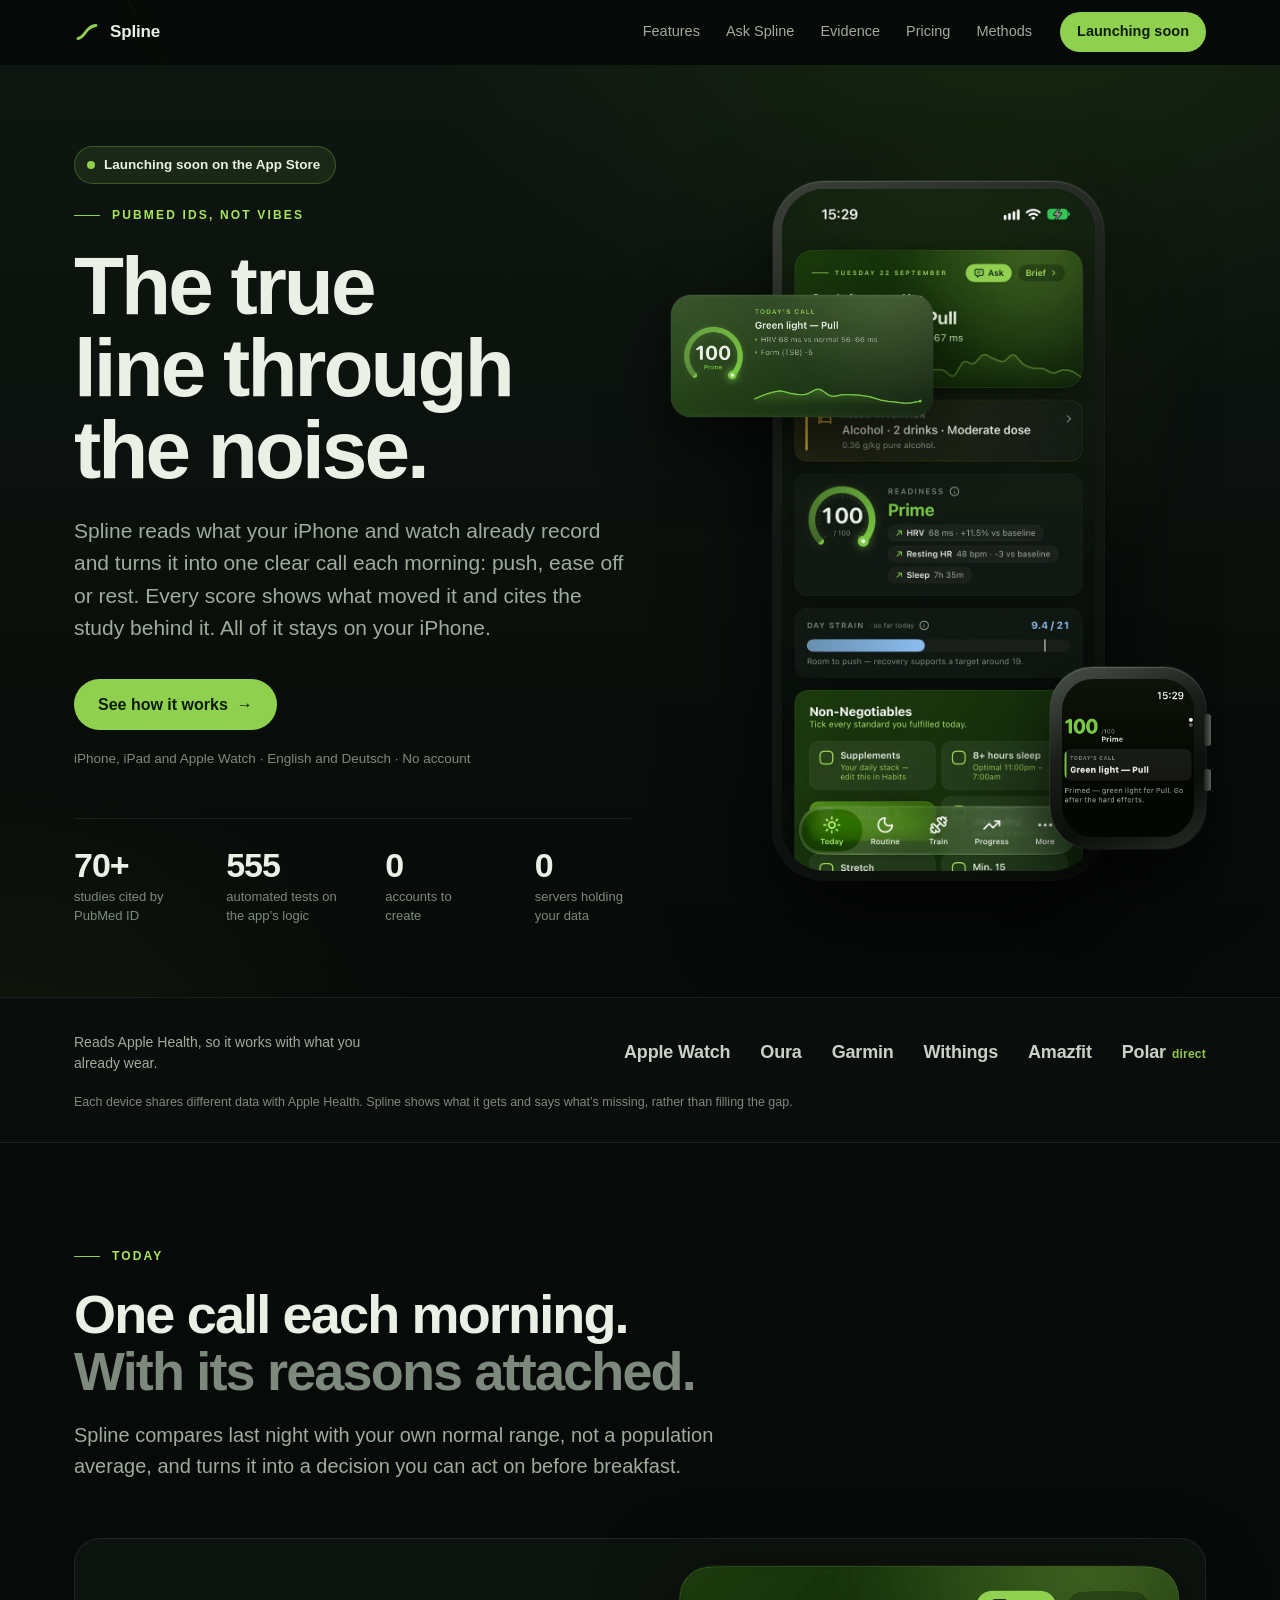
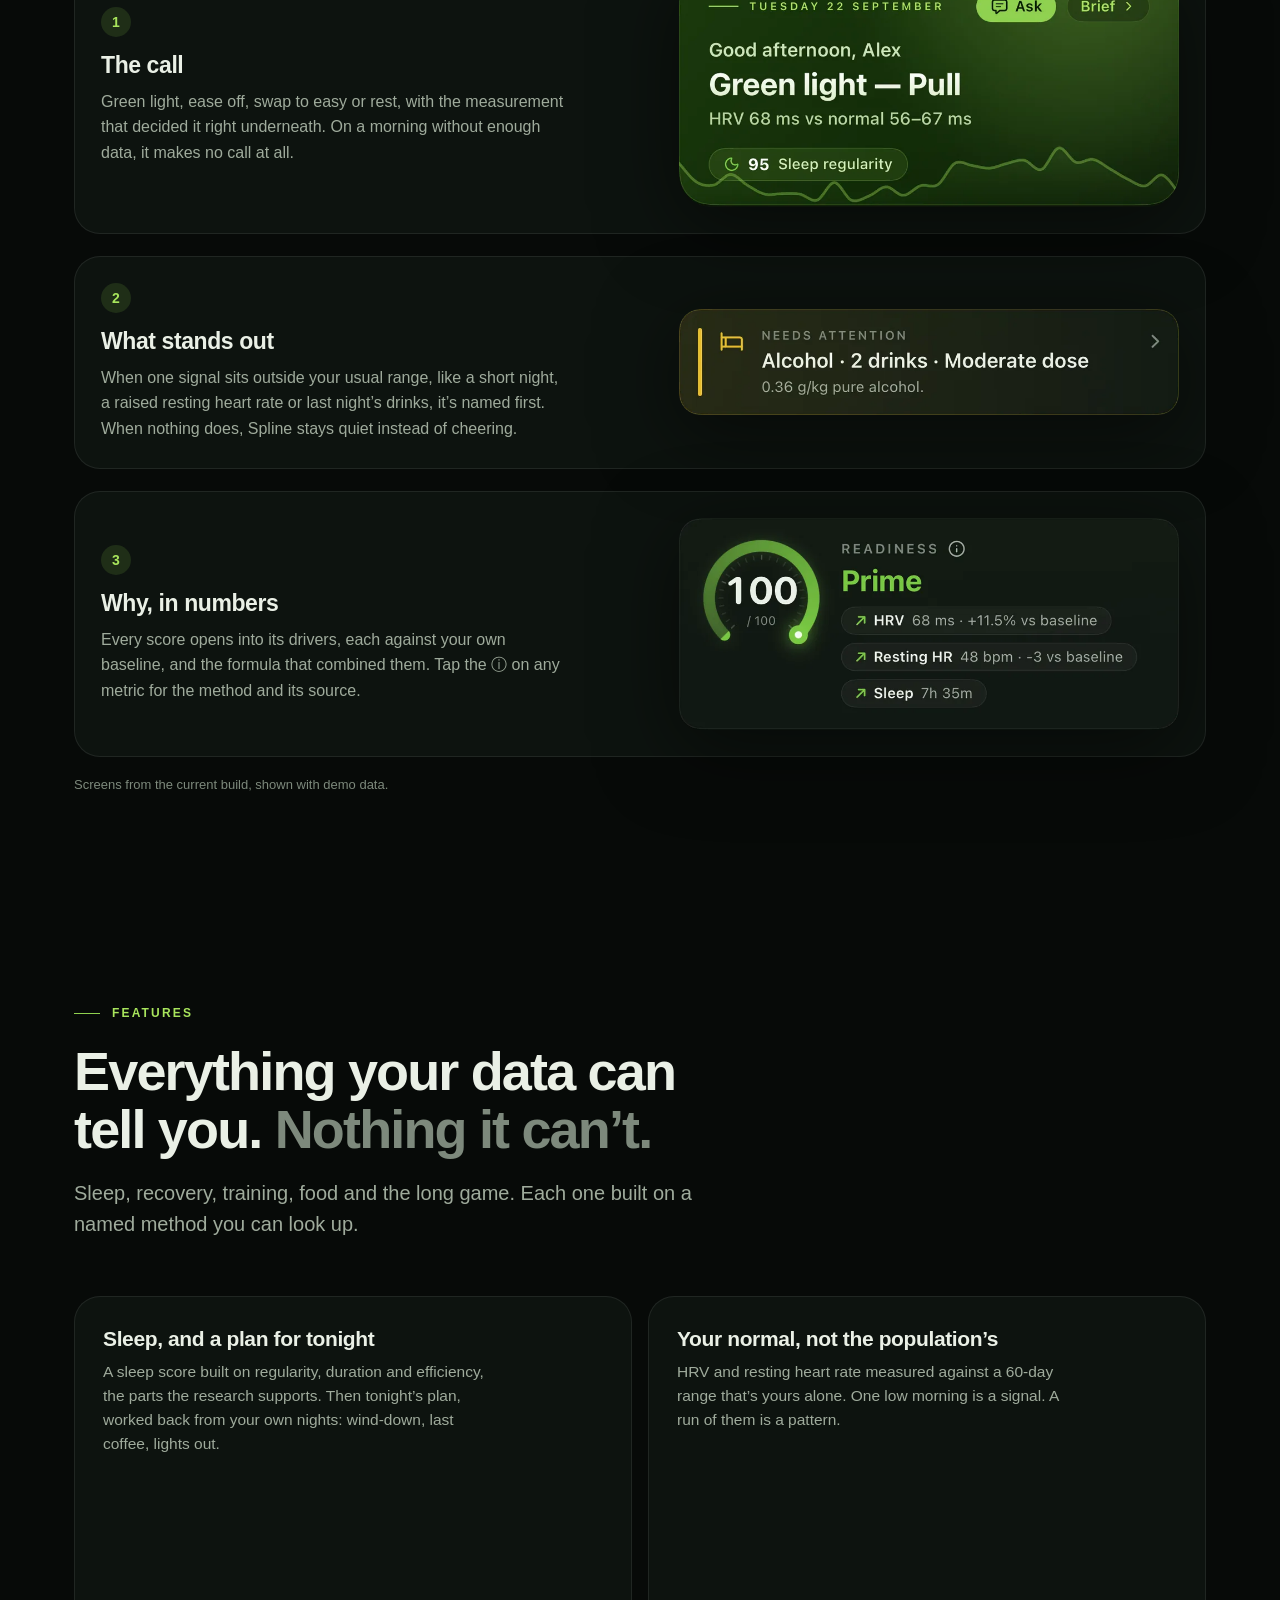
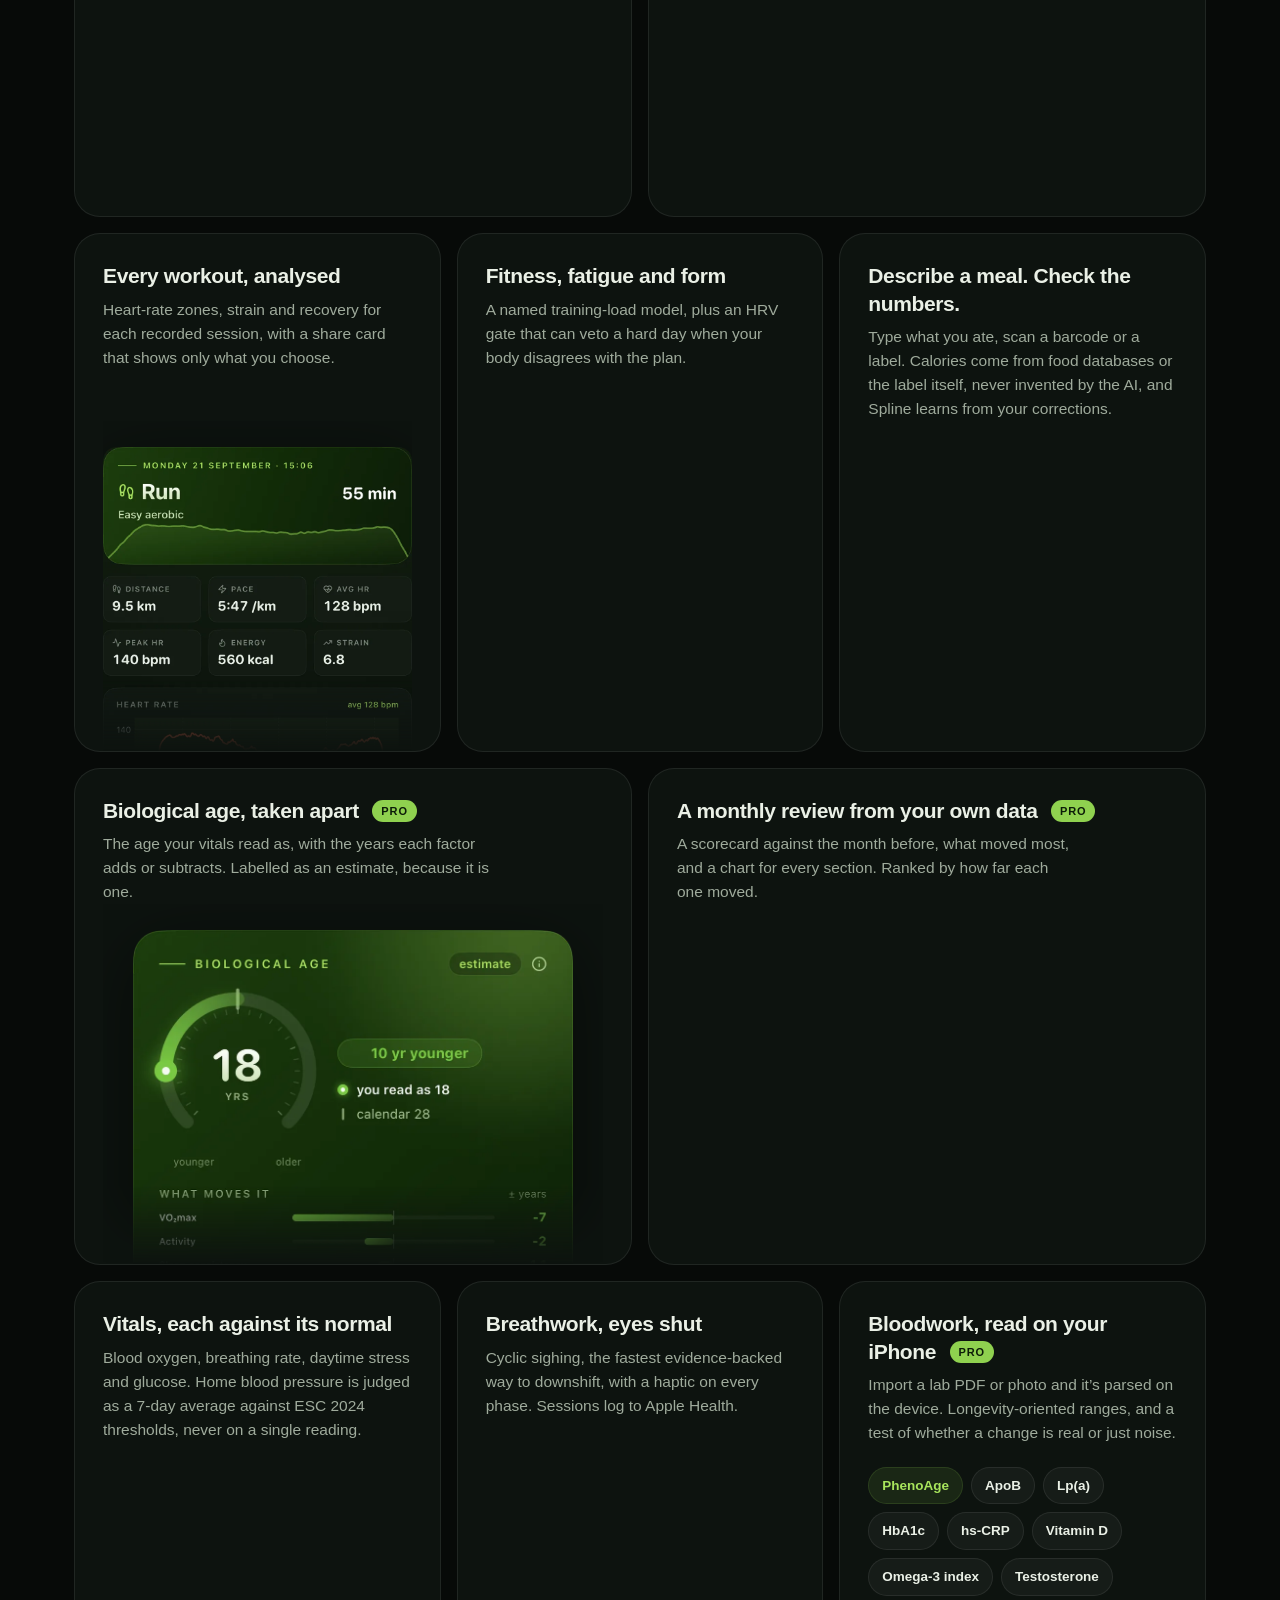
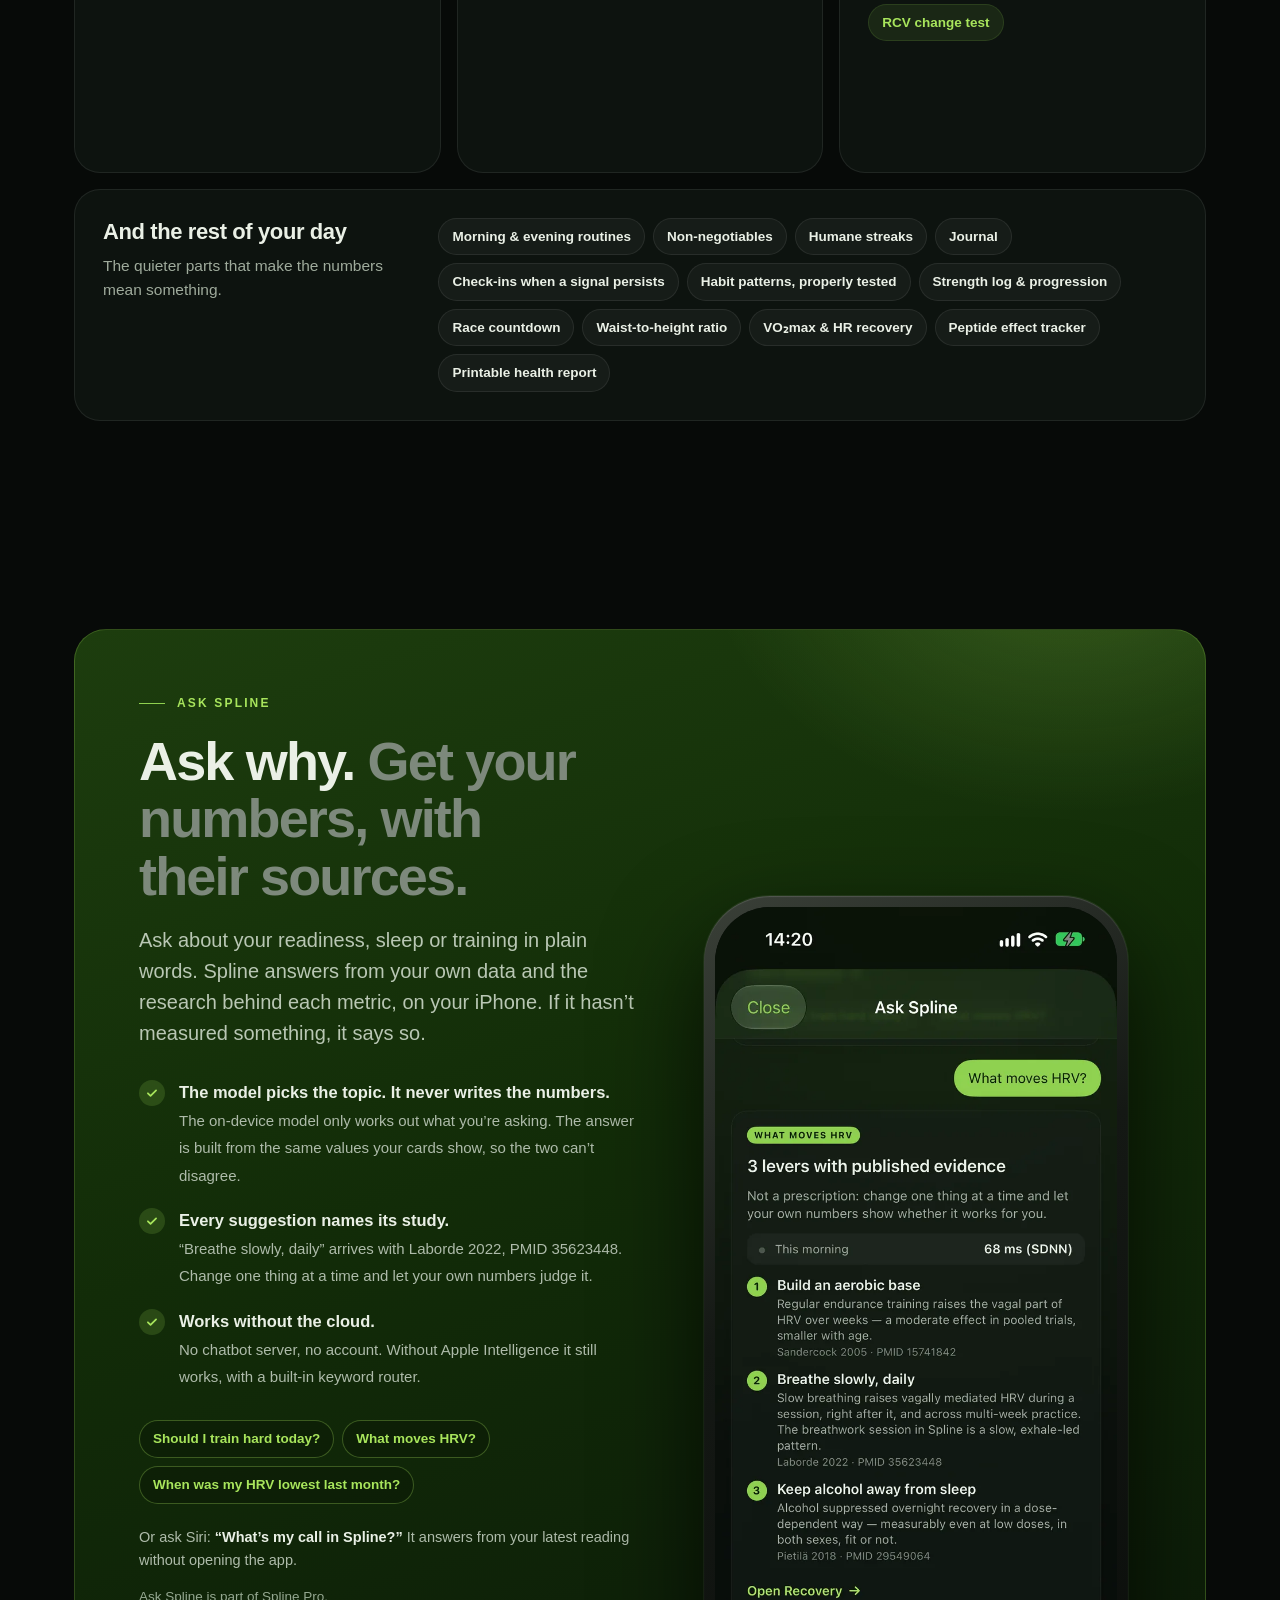
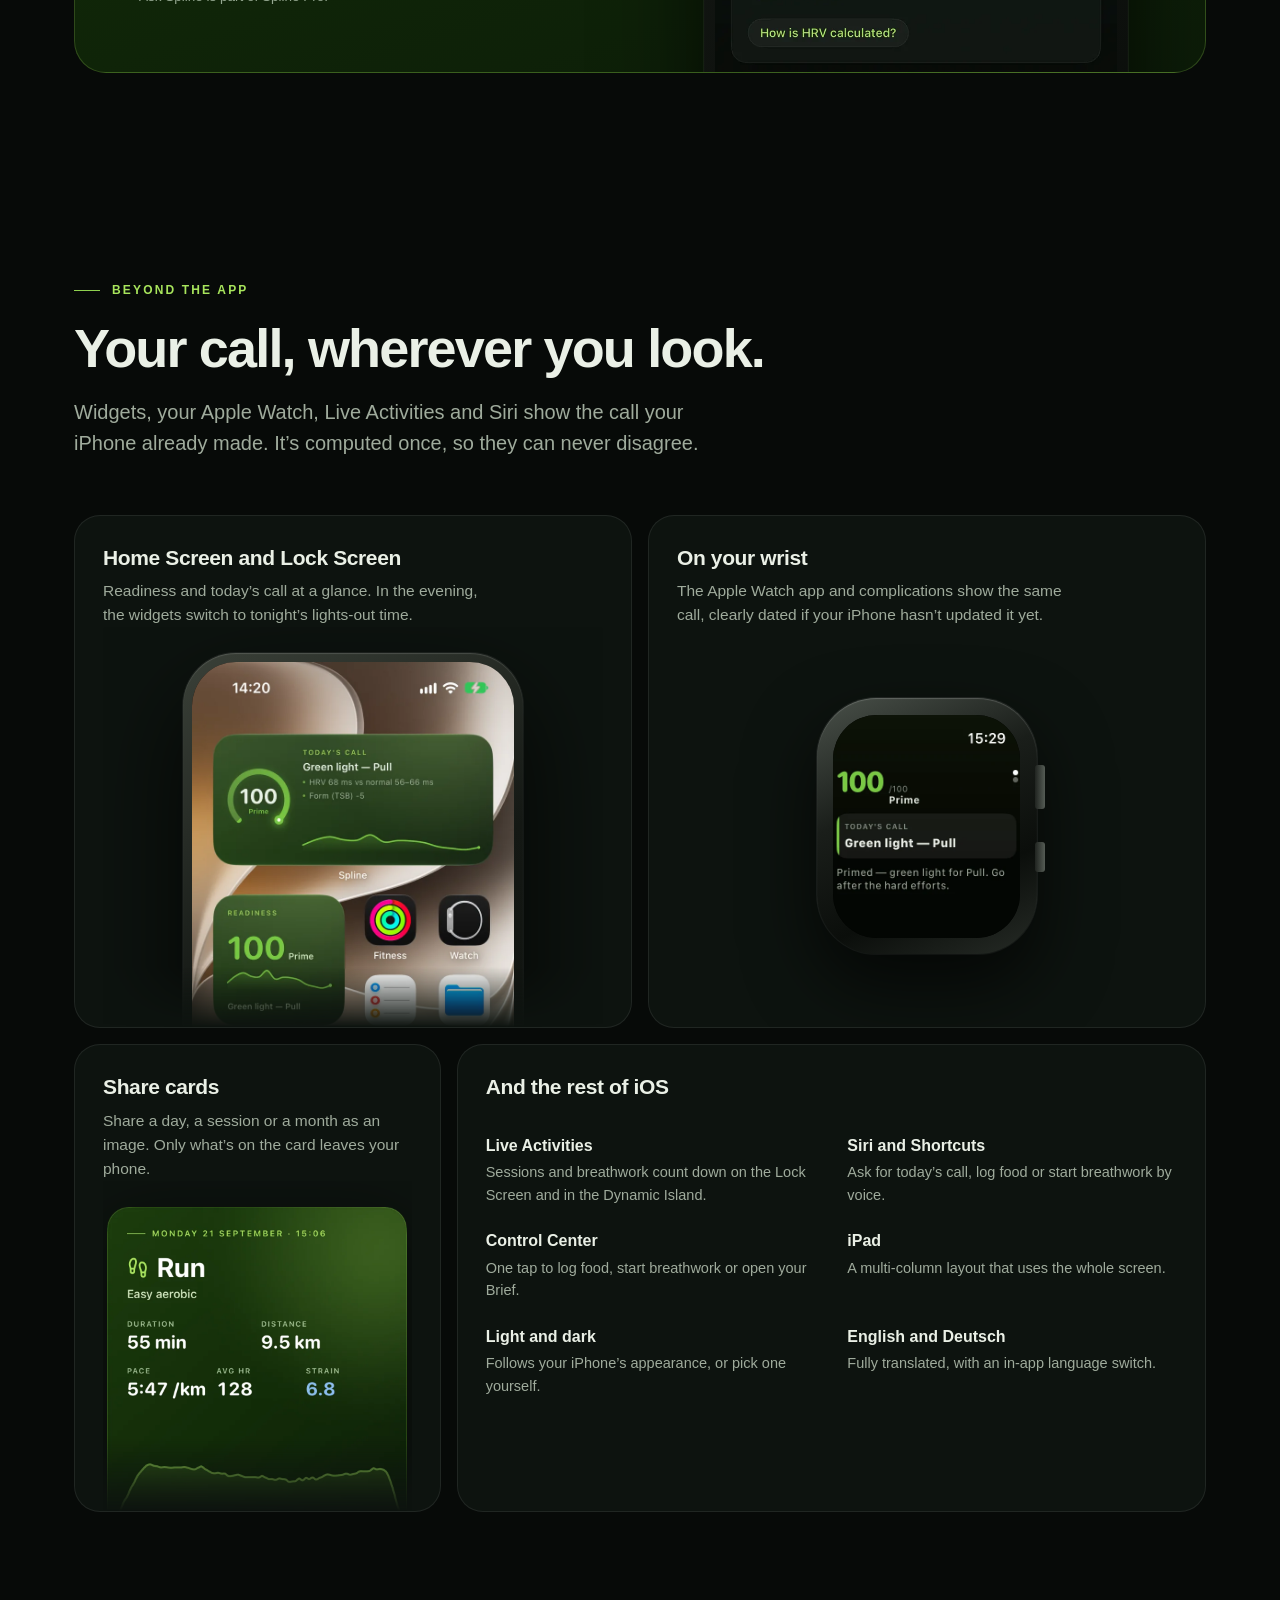
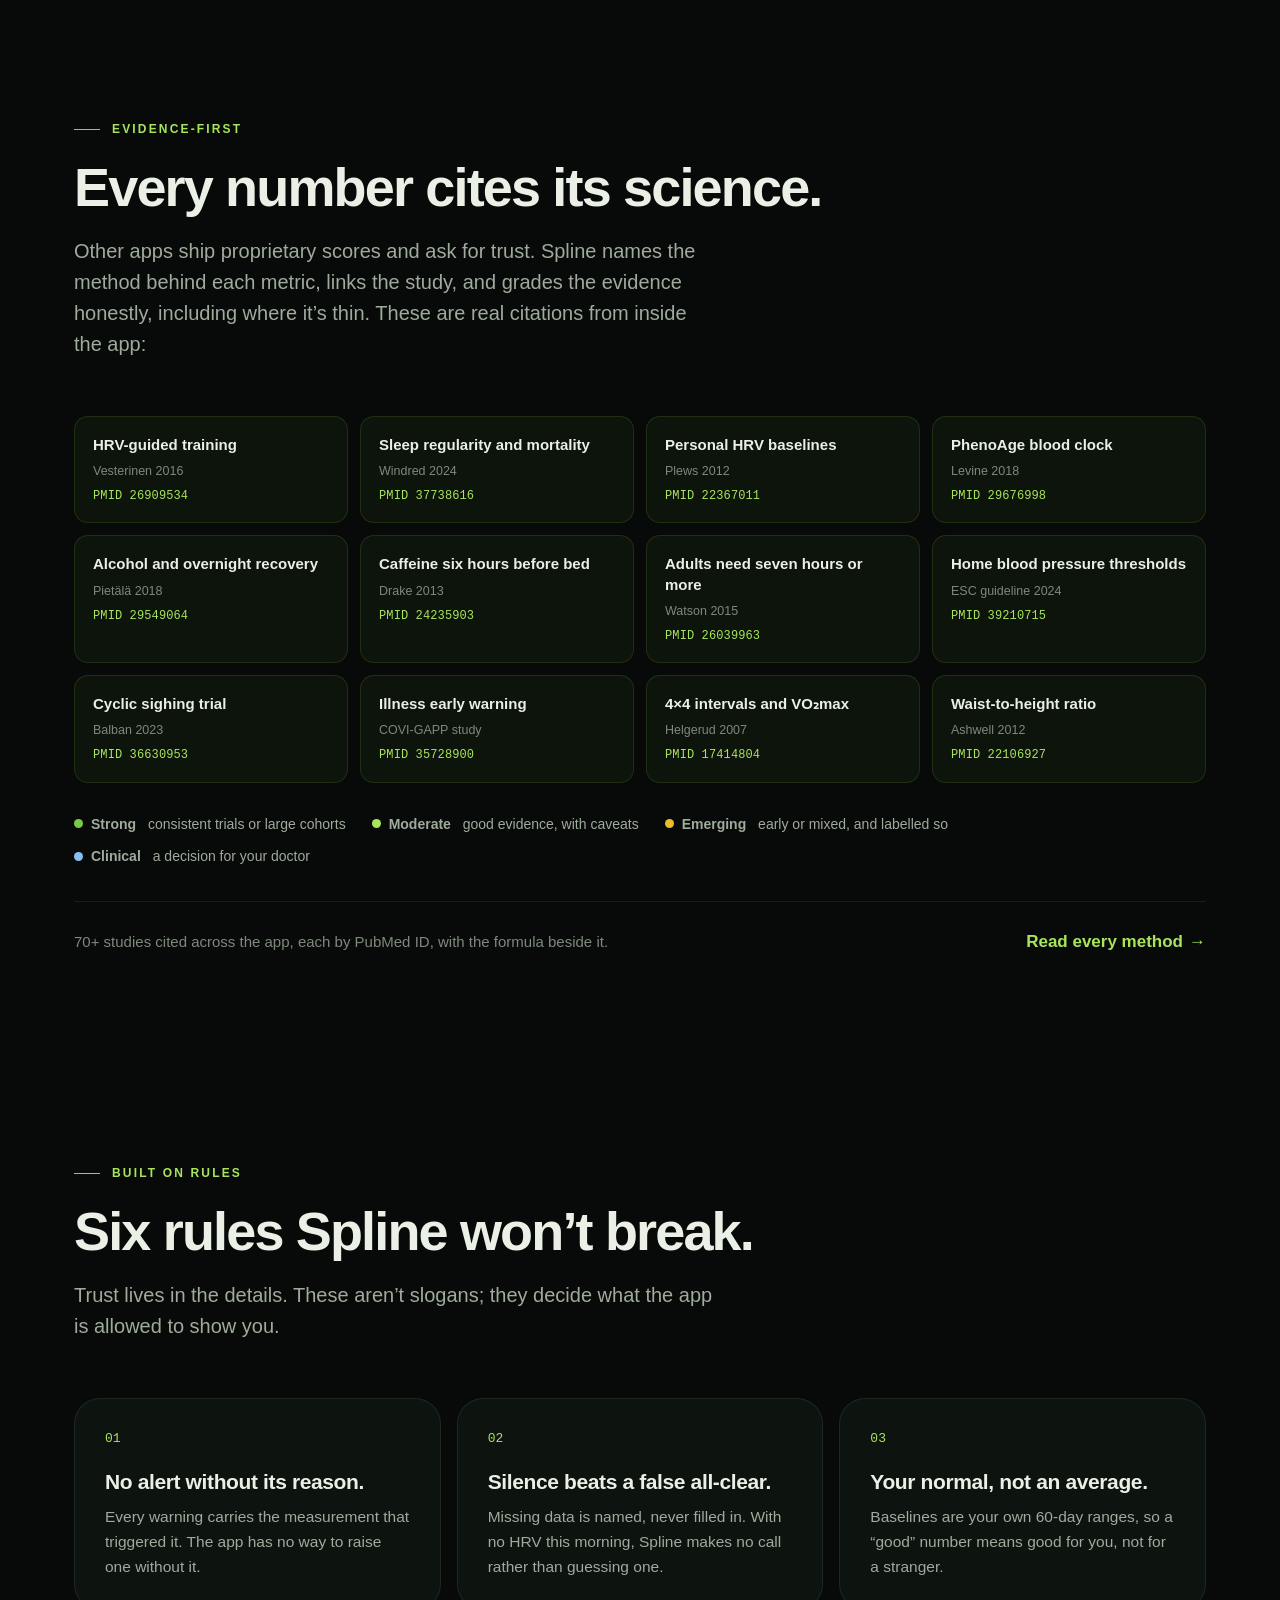
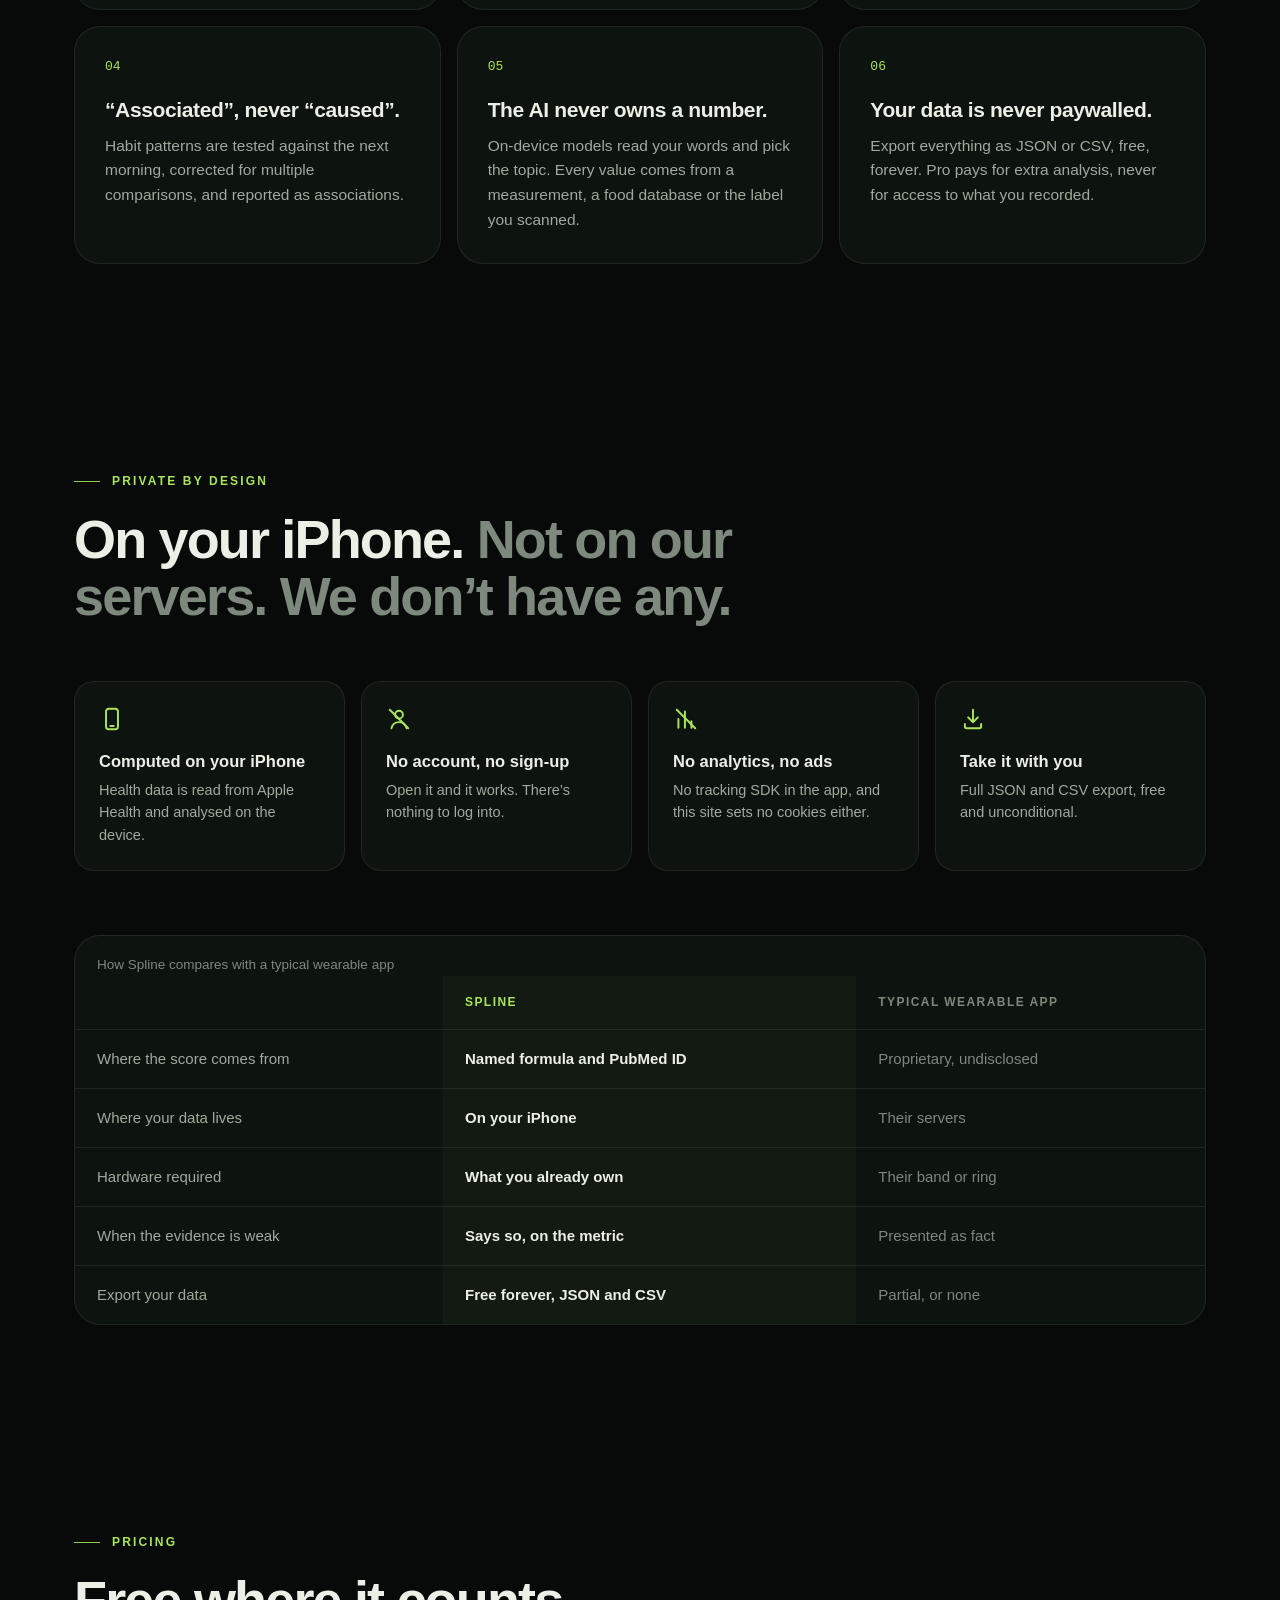
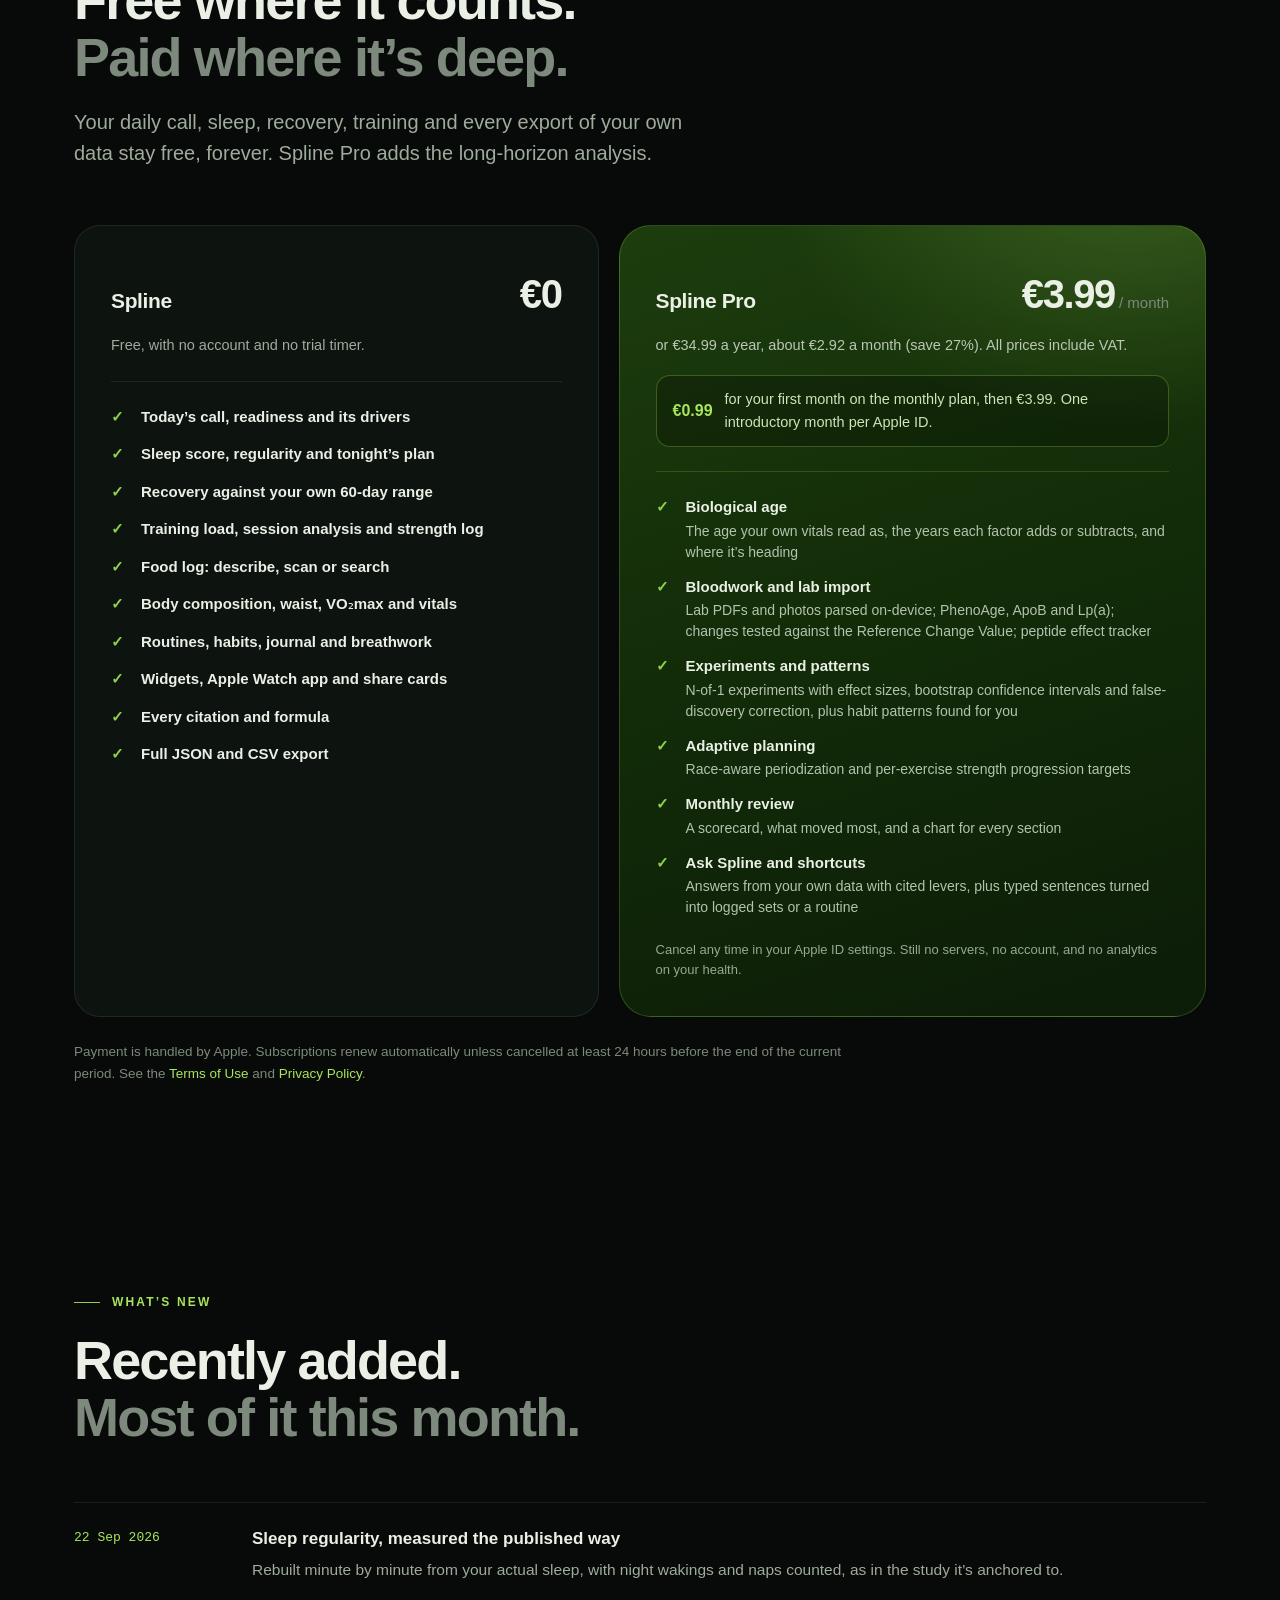
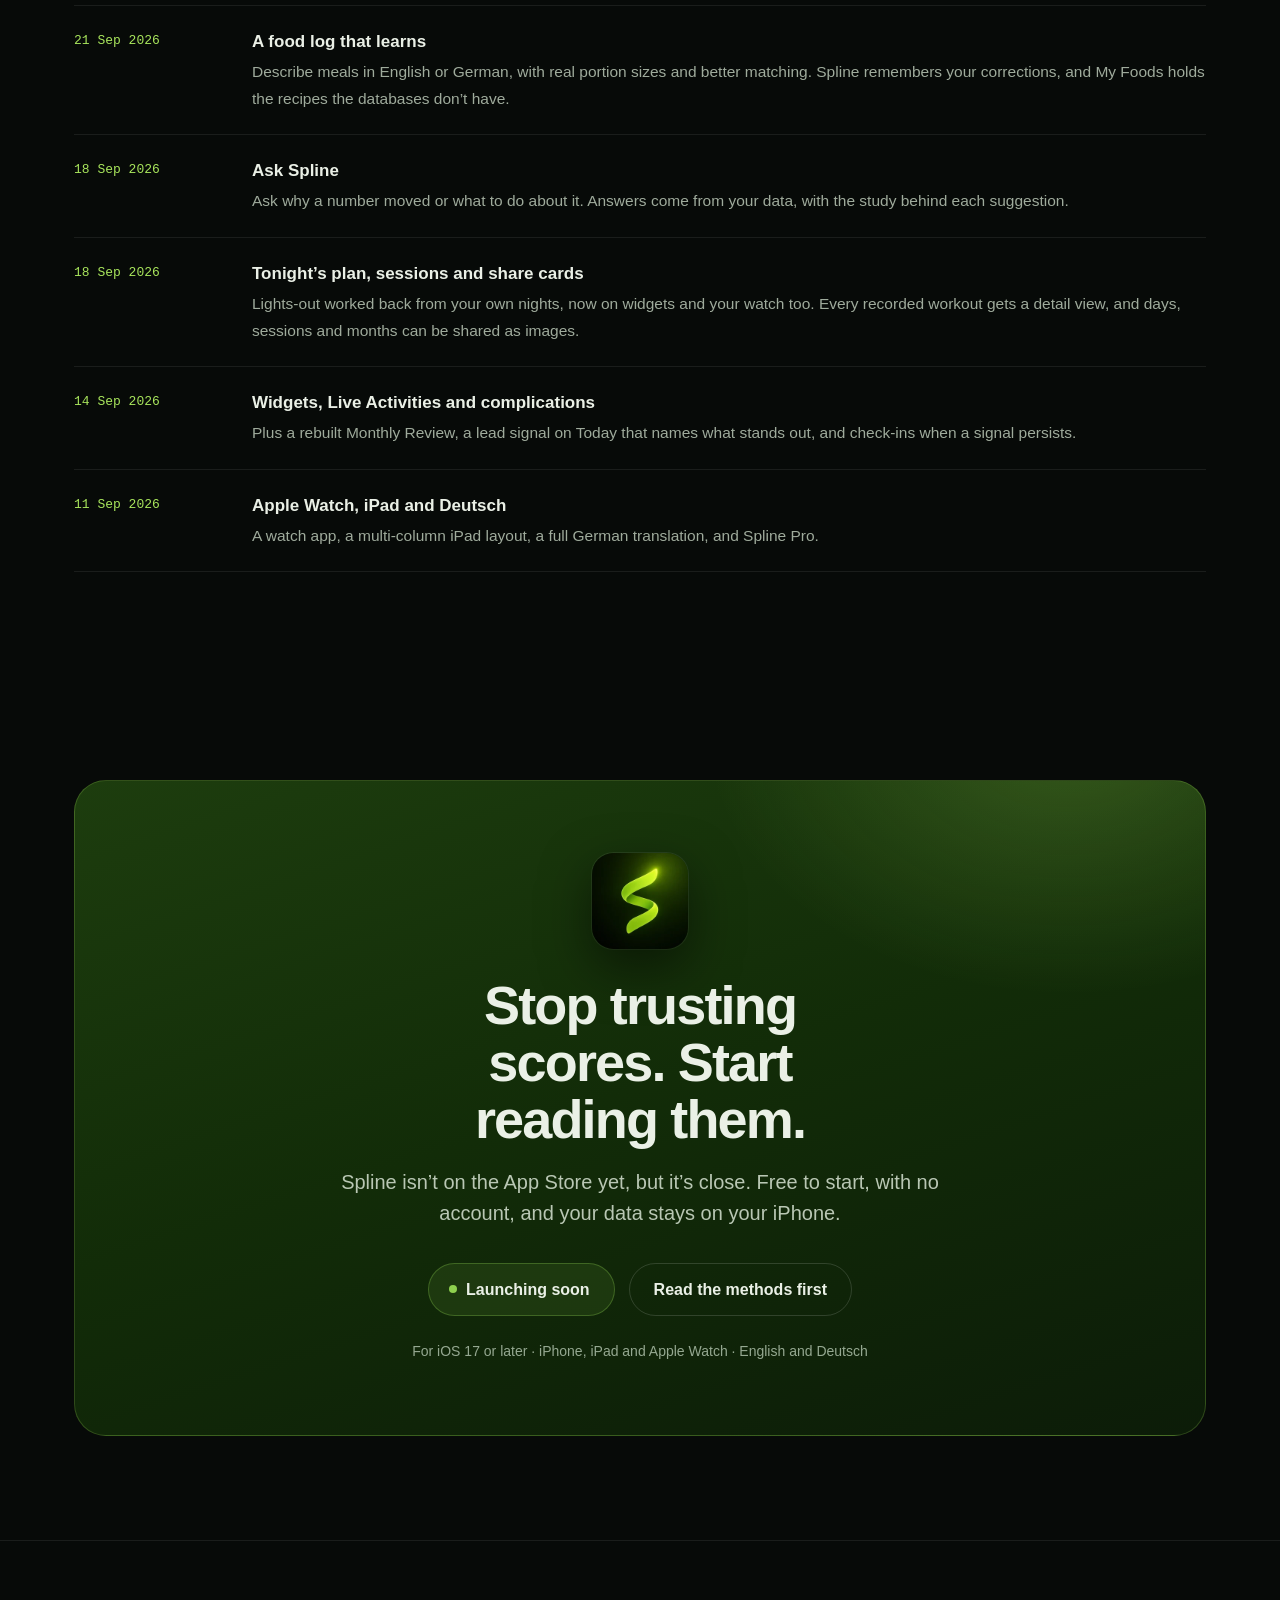
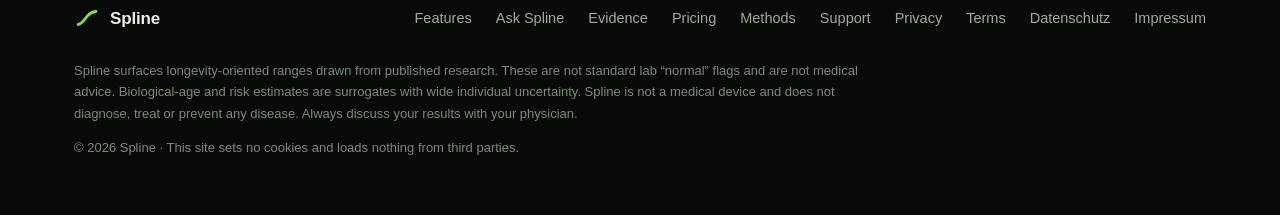
==== index.html @ b5f0fc35 "Say "Launching soon" and drop the launch-notification email There's no mailing list, so the notify C" ====
<!DOCTYPE html>
<html lang="en">
<head>
<meta charset="UTF-8">
<meta name="viewport" content="width=device-width, initial-scale=1.0">
<title>Spline &mdash; The true line through the noise</title>
<meta name="description" content="One clear call each morning from the iPhone and watch you already own: push, ease off or rest, with its reasons attached and its science cited. Sleep, recovery, training, food and bloodwork, all on your iPhone.">
<meta property="og:title" content="Spline &mdash; The true line through the noise">
<meta property="og:description" content="One clear call each morning, with its reasons attached and its science cited. PubMed IDs, not vibes.">
<meta property="og:type" content="website">
<meta property="og:url" content="https://cyberius-maximus.github.io/Spline/">
<meta property="og:image" content="https://cyberius-maximus.github.io/Spline/assets/og.jpg">
<meta property="og:image:width" content="1200">
<meta property="og:image:height" content="627">
<meta property="og:image:alt" content="Spline: The true line through the noise. One clear call each morning, with its science cited.">
<meta name="twitter:card" content="summary_large_image">
<meta name="theme-color" content="#070a08">
<meta name="color-scheme" content="dark">
<link rel="icon" href="data:image/svg+xml,%3Csvg xmlns='http://www.w3.org/2000/svg' viewBox='0 0 64 64'%3E%3Cpath d='M10 48 C 22 46, 26 34, 34 26 S 48 16, 54 16' fill='none' stroke='%238FD14F' stroke-width='7' stroke-linecap='round'/%3E%3C/svg%3E">
<link rel="apple-touch-icon" href="assets/apple-touch-icon.png">
<link rel="stylesheet" href="assets/site.css">
<link rel="stylesheet" href="assets/device.css">
</head>
<body>
<a class="skip" href="#main">Skip to content</a>

<svg id="spine" aria-hidden="true" focusable="false">
  <defs>
    <linearGradient id="spineGrad" x1="0" y1="1" x2="1" y2="0">
      <stop offset="0%" stop-color="#8FD14F" stop-opacity="0.4"/>
      <stop offset="50%" stop-color="#A8E55C" stop-opacity="1"/>
      <stop offset="100%" stop-color="#8FD14F" stop-opacity="0.4"/>
    </linearGradient>
  </defs>
  <path class="spine-glow" fill="none" stroke="#A8E55C" stroke-width="7"
        stroke-linecap="round" opacity="0.22" style="filter:blur(10px)"/>
  <path class="spine-line" fill="none" stroke="url(#spineGrad)" stroke-width="2.2" stroke-linecap="round" opacity="0.5"/>
</svg>

<div class="page">
<nav id="nav">
  <div class="wrap nav-inner">
    <a class="logo" href="index.html#top" aria-label="Spline home"><svg viewBox="0 0 64 64" aria-hidden="true">
        <path d="M10 48 C 22 46, 26 34, 34 26 S 48 16, 54 16" fill="none"
              stroke="#8FD14F" stroke-width="7" stroke-linecap="round"/>
      </svg> Spline</a>
    <div class="nav-links">
      <a href="#features">Features</a>
      <a href="#ask">Ask Spline</a>
      <a href="#evidence">Evidence</a>
      <a href="#pricing">Pricing</a>
      <a href="methods.html">Methods</a>
    </div>
    <a class="btn small" href="#get">Launching soon</a>
  </div>
</nav>

<main id="main">

<!-- ============================== Hero ============================== -->
<header class="hero" id="top">
  <div class="wrap hero-grid">
    <div class="hero-copy">
      <p class="soon reveal">Launching soon on the App Store</p>
      <div class="kicker reveal">PubMed IDs, not vibes</div>
      <h1 class="reveal">The true line through the noise.</h1>
      <p class="lede reveal">
        Spline reads what your iPhone and watch already record and turns it into one clear
        call each morning: push, ease off or rest. Every score shows what moved it and cites
        the study behind it. All of it stays on your iPhone.
      </p>
      <div class="hero-ctas reveal">
        <a class="btn" href="#call">See how it works <span class="arrow" aria-hidden="true">&rarr;</span></a>
      </div>
      <p class="hero-meta reveal">iPhone, iPad and Apple Watch &middot; English and Deutsch &middot; No account</p>
      <ul class="proof reveal">
        <li><b>70+</b><span>studies cited by PubMed ID</span></li>
        <li><b>555</b><span>automated tests on the app&rsquo;s logic</span></li>
        <li><b>0</b><span>accounts to create</span></li>
        <li><b>0</b><span>servers holding your data</span></li>
      </ul>
    </div>

    <div class="hero-visual reveal">
      <div class="device-glow" aria-hidden="true"></div>
      <img class="float-widget" src="assets/ui/widget-m.webp" width="900" height="419"
           alt="Spline medium widget on the Home Screen: readiness 100, Prime, and today's call, Green light for Pull">
      <div class="device">
        <div class="device-frame">
          <div class="device-screen">
            <img src="assets/screens/today.webp" width="700" height="1522" fetchpriority="high"
                 alt="Spline Today screen: the call Green light for Pull because HRV is 68 ms against a normal range of 57 to 67 ms, an alert about last night's two drinks, readiness 100 with its drivers, and day strain">
          </div>
        </div>
      </div>
      <div class="watch">
        <div class="watch-case">
          <div class="watch-screen">
            <img src="assets/ui/watch.webp" width="416" height="496"
                 alt="Spline on Apple Watch: readiness 100, Prime, and today's call, Green light for Pull">
          </div>
        </div>
      </div>
    </div>
  </div>
</header>

<!-- ============================== Works with ============================== -->
<div class="works" aria-label="Compatible devices">
  <div class="wrap works-inner">
    <p class="works-label">Reads Apple Health, so it works with what you already wear.</p>
    <ul class="works-list">
      <li>Apple Watch</li>
      <li>Oura</li>
      <li>Garmin</li>
      <li>Withings</li>
      <li>Amazfit</li>
      <li>Polar<small>direct</small></li>
    </ul>
    <p class="works-note">Each device shares different data with Apple Health. Spline shows what it gets and says what&rsquo;s missing, rather than filling the gap.</p>
  </div>
</div>

<!-- ============================== Today, explained ============================== -->
<section id="call" data-anchor>
  <div class="wrap">
    <header class="sec-head">
      <div class="kicker reveal">Today</div>
      <h2 class="reveal">One call each morning. <span class="dim">With its reasons attached.</span></h2>
      <p class="lede reveal">
        Spline compares last night with your own normal range, not a population average, and
        turns it into a decision you can act on before breakfast.
      </p>
    </header>

    <div class="explain">
      <div class="explain-row reveal">
        <div class="explain-text">
          <span class="step">1</span>
          <h3>The call</h3>
          <p>Green light, ease off, swap to easy or rest, with the measurement that decided it
             right underneath. On a morning without enough data, it makes no call at all.</p>
        </div>
        <div class="explain-ui">
          <img src="assets/ui/hero-call.webp" width="900" height="435" loading="lazy" decoding="async"
               alt="Today's hero card: Good afternoon, Alex. Green light for Pull. HRV 68 ms versus a normal range of 56 to 67 ms. Sleep regularity 95, over a 30-day recovery curve">
        </div>
      </div>
      <div class="explain-row reveal">
        <div class="explain-text">
          <span class="step">2</span>
          <h3>What stands out</h3>
          <p>When one signal sits outside your usual range, like a short night, a raised resting
             heart rate or last night&rsquo;s drinks, it&rsquo;s named first. When nothing does,
             Spline stays quiet instead of cheering.</p>
        </div>
        <div class="explain-ui">
          <img src="assets/ui/lead.webp" width="900" height="191" loading="lazy" decoding="async"
               alt="Needs attention: alcohol, 2 drinks, moderate dose, 0.36 grams per kilogram of pure alcohol">
        </div>
      </div>
      <div class="explain-row reveal">
        <div class="explain-text">
          <span class="step">3</span>
          <h3>Why, in numbers</h3>
          <p>Every score opens into its drivers, each against your own baseline, and the formula
             that combined them. Tap the &#9432; on any metric for the method and its source.</p>
        </div>
        <div class="explain-ui">
          <img src="assets/ui/readiness.webp" width="900" height="383" loading="lazy" decoding="async"
               alt="Readiness 100, Prime. Drivers: HRV 68 ms, 11.5 percent above baseline; resting heart rate 48 bpm, 3 below baseline; sleep 7 hours 35 minutes">
        </div>
      </div>
    </div>
    <p class="demo-note reveal">Screens from the current build, shown with demo data.</p>
  </div>
</section>

<!-- ============================== Features ============================== -->
<section id="features" data-anchor>
  <div class="wrap">
    <header class="sec-head">
      <div class="kicker reveal">Features</div>
      <h2 class="reveal">Everything your data can tell you. <span class="dim">Nothing it can&rsquo;t.</span></h2>
      <p class="lede reveal">Sleep, recovery, training, food and the long game. Each one built on a named method you can look up.</p>
    </header>

    <div class="bento">
      <article class="tile w3 reveal">
        <h3>Sleep, and a plan for tonight</h3>
        <p>A sleep score built on regularity, duration and efficiency, the parts the research
           supports. Then tonight&rsquo;s plan, worked back from your own nights: wind-down,
           last coffee, lights out.</p>
        <div class="ui stack">
          <img src="assets/ui/tonight.webp" width="900" height="581" loading="lazy" decoding="async"
               alt="Tonight: lights out 22:40 to wake at 6:55 with 7 hours 30 minutes asleep. Wind down 21:55, last caffeine 16:40">
          <img src="assets/ui/sleep-score.webp" width="900" height="854" loading="lazy" decoding="async"
               alt="Sleep score 100, excellent: duration, efficiency and regularity each scored, with a note that stage percentages are deliberately left out">
        </div>
      </article>

      <article class="tile w3 reveal">
        <h3>Your normal, not the population&rsquo;s</h3>
        <p>HRV and resting heart rate measured against a 60-day range that&rsquo;s yours alone.
           One low morning is a signal. A run of them is a pattern.</p>
        <div class="ui">
          <img src="assets/ui/hrv-band.webp" width="900" height="752" loading="lazy" decoding="async"
               alt="HRV versus your normal: 68 ms, above your 56 to 67 ms range, charted over 60 days against a shaded personal band">
        </div>
      </article>

      <article class="tile reveal">
        <h3>Every workout, analysed</h3>
        <p>Heart-rate zones, strain and recovery for each recorded session, with a share card
           that shows only what you choose.</p>
        <div class="ui tight">
          <img src="assets/ui/session.webp" width="900" height="1238" loading="lazy" decoding="async"
               alt="A 55-minute easy aerobic run: 9.5 km at 5:47 per km, average heart rate 128, strain 6.8, with its heart-rate trace">
        </div>
      </article>

      <article class="tile reveal">
        <h3>Fitness, fatigue and form</h3>
        <p>A named training-load model, plus an HRV gate that can veto a hard day when your body
           disagrees with the plan.</p>
        <div class="ui tight">
          <img src="assets/ui/load.webp" width="900" height="875" loading="lazy" decoding="async"
               alt="Training status, productive: fitness 30, fatigue 35, form minus 5, with the form chart and a load ratio of 0.99, in range">
        </div>
      </article>

      <article class="tile reveal">
        <h3>Describe a meal. Check the numbers.</h3>
        <p>Type what you ate, scan a barcode or a label. Calories come from food databases or
           the label itself, never invented by the AI, and Spline learns from your corrections.</p>
        <div class="ui tight">
          <img src="assets/ui/meal.webp" width="900" height="1061" loading="lazy" decoding="async"
               alt="Check before logging, 408 kcal: eggs, sourdough, butter and a flat white, each matched to USDA or Open Food Facts with its portion source">
        </div>
      </article>

      <article class="tile w3 reveal">
        <h3>Biological age, taken apart <span class="pro-badge">Pro</span></h3>
        <p>The age your vitals read as, with the years each factor adds or subtracts. Labelled as
           an estimate, because it is one.</p>
        <div class="ui">
          <img src="assets/ui/bio-age.webp" width="900" height="1061" loading="lazy" decoding="async"
               alt="Biological age estimate 18 against a calendar age of 28, with a chart of how many years VO2max, activity, sleep consistency, resting heart rate, HRV, sleep and body fat add or subtract">
        </div>
      </article>

      <article class="tile w3 reveal">
        <h3>A monthly review from your own data <span class="pro-badge">Pro</span></h3>
        <p>A scorecard against the month before, what moved most, and a chart for every
           section. Ranked by how far each one moved.</p>
        <div class="ui">
          <img src="assets/ui/review.webp" width="900" height="1374" loading="lazy" decoding="async"
               alt="Monthly review: biggest change, sleep up 17 minutes a night. Scorecard of sessions, hours, average sleep, HRV, resting heart rate and perfect days, then what moved most">
        </div>
      </article>

      <article class="tile reveal">
        <h3>Vitals, each against its normal</h3>
        <p>Blood oxygen, breathing rate, daytime stress and glucose. Home blood pressure is judged
           as a 7-day average against ESC 2024 thresholds, never on a single reading.</p>
        <div class="ui tight">
          <img src="assets/ui/vitals.webp" width="900" height="545" loading="lazy" decoding="async"
               alt="System today: blood oxygen 98 percent, respiratory rate 14.1 per minute, daytime stress 18 of 100, glucose 92 mg/dL">
        </div>
      </article>

      <article class="tile reveal">
        <h3>Breathwork, eyes shut</h3>
        <p>Cyclic sighing, the fastest evidence-backed way to downshift, with a haptic on every
           phase. Sessions log to Apple Health.</p>
        <div class="ui tight">
          <img src="assets/ui/breath.webp" width="900" height="815" loading="lazy" decoding="async"
               alt="Cyclic sighing: double inhale, long exhale, shown as a rhythm strip of 3.5, 1 and 7 seconds, citing Balban 2023">
        </div>
      </article>

      <article class="tile text-only reveal">
        <h3>Bloodwork, read on your iPhone <span class="pro-badge">Pro</span></h3>
        <p>Import a lab PDF or photo and it&rsquo;s parsed on the device. Longevity-oriented
           ranges, and a test of whether a change is real or just noise.</p>
        <ul class="markers" aria-label="Examples of tracked markers">
          <li class="hl">PhenoAge</li><li>ApoB</li><li>Lp(a)</li><li>HbA1c</li>
          <li>hs-CRP</li><li>Vitamin D</li><li>Omega-3 index</li><li>Testosterone</li>
          <li class="hl">RCV change test</li>
        </ul>
      </article>

      <article class="tile w6 text-only reveal">
        <div class="also">
          <div>
            <h3>And the rest of your day</h3>
            <p>The quieter parts that make the numbers mean something.</p>
          </div>
          <ul class="markers">
            <li>Morning &amp; evening routines</li><li>Non-negotiables</li><li>Humane streaks</li>
            <li>Journal</li><li>Check-ins when a signal persists</li><li>Habit patterns, properly tested</li>
            <li>Strength log &amp; progression</li><li>Race countdown</li><li>Waist-to-height ratio</li>
            <li>VO&#8322;max &amp; HR recovery</li><li>Peptide effect tracker</li><li>Printable health report</li>
          </ul>
        </div>
      </article>
    </div>
  </div>
</section>

<!-- ============================== Ask Spline ============================== -->
<section id="ask" data-anchor>
  <div class="wrap">
    <div class="brand-surface ask reveal">
      <div class="ask-copy">
        <div class="kicker">Ask Spline</div>
        <h2>Ask why. <span class="dim">Get your numbers, with their sources.</span></h2>
        <p class="lede">
          Ask about your readiness, sleep or training in plain words. Spline answers from your own
          data and the research behind each metric, on your iPhone. If it hasn&rsquo;t measured
          something, it says so.
        </p>
        <ul class="rules-mini">
          <li><div><b>The model picks the topic. It never writes the numbers.</b>
            <span>The on-device model only works out what you&rsquo;re asking. The answer is built
            from the same values your cards show, so the two can&rsquo;t disagree.</span></div></li>
          <li><div><b>Every suggestion names its study.</b>
            <span>&ldquo;Breathe slowly, daily&rdquo; arrives with Laborde 2022, PMID&nbsp;35623448.
            Change one thing at a time and let your own numbers judge it.</span></div></li>
          <li><div><b>Works without the cloud.</b>
            <span>No chatbot server, no account. Without Apple Intelligence it still works, with a
            built-in keyword router.</span></div></li>
        </ul>
        <div class="try" aria-label="Example questions">
          <span>Should I train hard today?</span>
          <span>What moves HRV?</span>
          <span>When was my HRV lowest last month?</span>
        </div>
        <p class="siri">Or ask Siri: <q>What&rsquo;s my call in Spline?</q> It answers from your latest reading without opening the app.</p>
        <p class="fine" style="margin-top:14px;color:#95a891">Ask Spline is part of Spline&nbsp;Pro.</p>
      </div>
      <div class="ask-visual">
        <div class="device">
          <div class="device-frame">
            <div class="device-screen">
              <img src="assets/screens/coach.webp" width="700" height="1522" loading="lazy" decoding="async"
                   alt="Ask Spline answering What moves HRV: three levers with published evidence. Build an aerobic base, Sandercock 2005. Breathe slowly, daily, Laborde 2022. Keep alcohol away from sleep, Pietilä 2018. Each with its PubMed ID">
            </div>
          </div>
        </div>
      </div>
    </div>
  </div>
</section>

<!-- ============================== Everywhere ============================== -->
<section id="everywhere" data-anchor>
  <div class="wrap">
    <header class="sec-head">
      <div class="kicker reveal">Beyond the app</div>
      <h2 class="reveal">Your call, wherever you look.</h2>
      <p class="lede reveal">Widgets, your Apple Watch, Live Activities and Siri show the call your
        iPhone already made. It&rsquo;s computed once, so they can never disagree.</p>
    </header>

    <div class="plat">
      <article class="tile home reveal">
        <h3>Home Screen and Lock Screen</h3>
        <p>Readiness and today&rsquo;s call at a glance. In the evening, the widgets switch to
           tonight&rsquo;s lights-out time.</p>
        <div class="ui" style="display:flex;justify-content:center">
          <div class="device">
            <div class="device-frame">
              <div class="device-screen">
                <img src="assets/screens/home.webp" width="700" height="1522" loading="lazy" decoding="async"
                     alt="iPhone Home Screen with a medium Spline widget showing today's call, Green light for Pull, and a small readiness widget showing 100, Prime">
              </div>
            </div>
          </div>
        </div>
      </article>

      <article class="tile wrist reveal">
        <h3>On your wrist</h3>
        <p>The Apple Watch app and complications show the same call, clearly dated if your iPhone
           hasn&rsquo;t updated it yet.</p>
        <div class="ui">
          <div class="watch" style="--w:220px">
            <div class="watch-case">
              <div class="watch-screen">
                <img src="assets/ui/watch.webp" width="416" height="496" loading="lazy" decoding="async"
                     alt="Spline on Apple Watch: readiness 100, Prime. Today's call: Green light for Pull">
              </div>
            </div>
          </div>
        </div>
      </article>

      <article class="tile share reveal">
        <h3>Share cards</h3>
        <p>Share a day, a session or a month as an image. Only what&rsquo;s on the card leaves
           your phone.</p>
        <div class="ui tight">
          <img src="assets/ui/share.webp" width="900" height="1124" loading="lazy" decoding="async"
               alt="Share card for a run: 55 minutes, 9.5 km, 5:47 per km, average heart rate 128, strain 6.8, with the heart-rate curve and the Spline wordmark">
        </div>
      </article>

      <article class="tile list reveal">
        <h3>And the rest of iOS</h3>
        <ul class="surf">
          <li><b>Live Activities</b><span>Sessions and breathwork count down on the Lock Screen and in the Dynamic Island.</span></li>
          <li><b>Siri and Shortcuts</b><span>Ask for today&rsquo;s call, log food or start breathwork by voice.</span></li>
          <li><b>Control Center</b><span>One tap to log food, start breathwork or open your Brief.</span></li>
          <li><b>iPad</b><span>A multi-column layout that uses the whole screen.</span></li>
          <li><b>Light and dark</b><span>Follows your iPhone&rsquo;s appearance, or pick one yourself.</span></li>
          <li><b>English and Deutsch</b><span>Fully translated, with an in-app language switch.</span></li>
        </ul>
      </article>
    </div>
  </div>
</section>

<!-- ============================== Evidence ============================== -->
<section id="evidence" data-anchor>
  <div class="wrap">
    <header class="sec-head">
      <div class="kicker reveal">Evidence-first</div>
      <h2 class="reveal">Every number cites its science.</h2>
      <p class="lede reveal">
        Other apps ship proprietary scores and ask for trust. Spline names the method behind each
        metric, links the study, and grades the evidence honestly, including where it&rsquo;s thin.
        These are real citations from inside the app:
      </p>
    </header>

    <div class="pmids reveal">
      <a class="pmid" href="https://pubmed.ncbi.nlm.nih.gov/26909534/" target="_blank" rel="noopener"><b>HRV-guided training</b><em>Vesterinen 2016</em><small>PMID 26909534</small></a>
      <a class="pmid" href="https://pubmed.ncbi.nlm.nih.gov/37738616/" target="_blank" rel="noopener"><b>Sleep regularity and mortality</b><em>Windred 2024</em><small>PMID 37738616</small></a>
      <a class="pmid" href="https://pubmed.ncbi.nlm.nih.gov/22367011/" target="_blank" rel="noopener"><b>Personal HRV baselines</b><em>Plews 2012</em><small>PMID 22367011</small></a>
      <a class="pmid" href="https://pubmed.ncbi.nlm.nih.gov/29676998/" target="_blank" rel="noopener"><b>PhenoAge blood clock</b><em>Levine 2018</em><small>PMID 29676998</small></a>
      <a class="pmid" href="https://pubmed.ncbi.nlm.nih.gov/29549064/" target="_blank" rel="noopener"><b>Alcohol and overnight recovery</b><em>Piet&auml;l&auml; 2018</em><small>PMID 29549064</small></a>
      <a class="pmid" href="https://pubmed.ncbi.nlm.nih.gov/24235903/" target="_blank" rel="noopener"><b>Caffeine six hours before bed</b><em>Drake 2013</em><small>PMID 24235903</small></a>
      <a class="pmid" href="https://pubmed.ncbi.nlm.nih.gov/26039963/" target="_blank" rel="noopener"><b>Adults need seven hours or more</b><em>Watson 2015</em><small>PMID 26039963</small></a>
      <a class="pmid" href="https://pubmed.ncbi.nlm.nih.gov/39210715/" target="_blank" rel="noopener"><b>Home blood pressure thresholds</b><em>ESC guideline 2024</em><small>PMID 39210715</small></a>
      <a class="pmid" href="https://pubmed.ncbi.nlm.nih.gov/36630953/" target="_blank" rel="noopener"><b>Cyclic sighing trial</b><em>Balban 2023</em><small>PMID 36630953</small></a>
      <a class="pmid" href="https://pubmed.ncbi.nlm.nih.gov/35728900/" target="_blank" rel="noopener"><b>Illness early warning</b><em>COVI-GAPP study</em><small>PMID 35728900</small></a>
      <a class="pmid" href="https://pubmed.ncbi.nlm.nih.gov/17414804/" target="_blank" rel="noopener"><b>4&times;4 intervals and VO&#8322;max</b><em>Helgerud 2007</em><small>PMID 17414804</small></a>
      <a class="pmid" href="https://pubmed.ncbi.nlm.nih.gov/22106927/" target="_blank" rel="noopener"><b>Waist-to-height ratio</b><em>Ashwell 2012</em><small>PMID 22106927</small></a>
    </div>

    <div class="grades reveal" aria-label="Evidence grades used in the app">
      <span class="grade"><i style="background:var(--green, #79c942)"></i><b>Strong</b>&nbsp;consistent trials or large cohorts</span>
      <span class="grade"><i style="background:var(--accent-text)"></i><b>Moderate</b>&nbsp;good evidence, with caveats</span>
      <span class="grade"><i style="background:var(--amber)"></i><b>Emerging</b>&nbsp;early or mixed, and labelled so</span>
      <span class="grade"><i style="background:var(--blue)"></i><b>Clinical</b>&nbsp;a decision for your doctor</span>
    </div>

    <div class="evidence-foot reveal">
      <p class="fine" style="font-size:15px">70+ studies cited across the app, each by PubMed ID, with the formula beside it.</p>
      <a class="text-link" href="methods.html">Read every method <span aria-hidden="true">&rarr;</span></a>
    </div>
  </div>
</section>

<!-- ============================== Rules ============================== -->
<section id="rules" data-anchor>
  <div class="wrap">
    <header class="sec-head">
      <div class="kicker reveal">Built on rules</div>
      <h2 class="reveal">Six rules Spline won&rsquo;t break.</h2>
      <p class="lede reveal">Trust lives in the details. These aren&rsquo;t slogans; they decide what the app is allowed to show you.</p>
    </header>
    <ol class="rules">
      <li class="rule reveal">
        <h3>No alert without its reason.</h3>
        <p>Every warning carries the measurement that triggered it. The app has no way to raise one without it.</p>
      </li>
      <li class="rule reveal">
        <h3>Silence beats a false all-clear.</h3>
        <p>Missing data is named, never filled in. With no HRV this morning, Spline makes no call rather than guessing one.</p>
      </li>
      <li class="rule reveal">
        <h3>Your normal, not an average.</h3>
        <p>Baselines are your own 60-day ranges, so a &ldquo;good&rdquo; number means good for you, not for a stranger.</p>
      </li>
      <li class="rule reveal">
        <h3>&ldquo;Associated&rdquo;, never &ldquo;caused&rdquo;.</h3>
        <p>Habit patterns are tested against the next morning, corrected for multiple comparisons, and reported as associations.</p>
      </li>
      <li class="rule reveal">
        <h3>The AI never owns a number.</h3>
        <p>On-device models read your words and pick the topic. Every value comes from a measurement, a food database or the label you scanned.</p>
      </li>
      <li class="rule reveal">
        <h3>Your data is never paywalled.</h3>
        <p>Export everything as JSON or CSV, free, forever. Pro pays for extra analysis, never for access to what you recorded.</p>
      </li>
    </ol>
  </div>
</section>

<!-- ============================== Privacy + compare ============================== -->
<section id="privacy" data-anchor>
  <div class="wrap">
    <header class="sec-head">
      <div class="kicker reveal">Private by design</div>
      <h2 class="reveal">On your iPhone. <span class="dim">Not on our servers. We don&rsquo;t have any.</span></h2>
    </header>
    <ul class="privacy">
      <li class="reveal">
        <svg viewBox="0 0 24 24" fill="none" stroke="#a8e55c" stroke-width="1.8" stroke-linecap="round" stroke-linejoin="round" aria-hidden="true"><rect x="6.5" y="2.5" width="11" height="19" rx="2.6"/><path d="M10.5 18.5h3"/></svg>
        <b>Computed on your iPhone</b><span>Health data is read from Apple Health and analysed on the device.</span>
      </li>
      <li class="reveal">
        <svg viewBox="0 0 24 24" fill="none" stroke="#a8e55c" stroke-width="1.8" stroke-linecap="round" stroke-linejoin="round" aria-hidden="true"><circle cx="12" cy="8" r="3.6"/><path d="M5 20.5c.9-3.5 3.7-5.6 7-5.6s6.1 2.1 7 5.6"/><path d="M3.5 3.5l17 17"/></svg>
        <b>No account, no sign-up</b><span>Open it and it works. There&rsquo;s nothing to log into.</span>
      </li>
      <li class="reveal">
        <svg viewBox="0 0 24 24" fill="none" stroke="#a8e55c" stroke-width="1.8" stroke-linecap="round" stroke-linejoin="round" aria-hidden="true"><path d="M5 20v-8M11 20V5M17 20v-6"/><path d="M3.5 3.5l17 17"/></svg>
        <b>No analytics, no ads</b><span>No tracking SDK in the app, and this site sets no cookies either.</span>
      </li>
      <li class="reveal">
        <svg viewBox="0 0 24 24" fill="none" stroke="#a8e55c" stroke-width="1.8" stroke-linecap="round" stroke-linejoin="round" aria-hidden="true"><path d="M12 3.5v11.5M7.5 10.5 12 15l4.5-4.5"/><path d="M4.5 16.5v2.5a1.5 1.5 0 0 0 1.5 1.5h12a1.5 1.5 0 0 0 1.5-1.5v-2.5"/></svg>
        <b>Take it with you</b><span>Full JSON and CSV export, free and unconditional.</span>
      </li>
    </ul>

    <div class="table-scroll reveal">
      <table>
        <caption class="fine" style="caption-side:top;text-align:left;padding:18px 22px 0">How Spline compares with a typical wearable app</caption>
        <thead><tr><th scope="col">&nbsp;</th><th scope="col" class="us">Spline</th><th scope="col">Typical wearable app</th></tr></thead>
        <tbody>
          <tr><td>Where the score comes from</td><td class="us">Named formula and PubMed ID</td><td class="them">Proprietary, undisclosed</td></tr>
          <tr><td>Where your data lives</td><td class="us">On your iPhone</td><td class="them">Their servers</td></tr>
          <tr><td>Hardware required</td><td class="us">What you already own</td><td class="them">Their band or ring</td></tr>
          <tr><td>When the evidence is weak</td><td class="us">Says so, on the metric</td><td class="them">Presented as fact</td></tr>
          <tr><td>Export your data</td><td class="us">Free forever, JSON and CSV</td><td class="them">Partial, or none</td></tr>
        </tbody>
      </table>
    </div>
  </div>
</section>

<!-- ============================== Pricing ============================== -->
<section id="pricing" data-anchor>
  <div class="wrap">
    <header class="sec-head">
      <div class="kicker reveal">Pricing</div>
      <h2 class="reveal">Free where it counts. <span class="dim">Paid where it&rsquo;s deep.</span></h2>
      <p class="lede reveal">
        Your daily call, sleep, recovery, training and every export of your own data stay free,
        forever. Spline&nbsp;Pro adds the long-horizon analysis.
      </p>
    </header>

    <div class="price-grid">
      <div class="card price-card reveal">
        <div class="price-head"><h3>Spline</h3><div class="price"><b>&euro;0</b></div></div>
        <p class="price-note">Free, with no account and no trial timer.</p>
        <hr>
        <ul>
          <li><b>Today&rsquo;s call, readiness and its drivers</b></li>
          <li><b>Sleep score, regularity and tonight&rsquo;s plan</b></li>
          <li><b>Recovery against your own 60-day range</b></li>
          <li><b>Training load, session analysis and strength log</b></li>
          <li><b>Food log: describe, scan or search</b></li>
          <li><b>Body composition, waist, VO&#8322;max and vitals</b></li>
          <li><b>Routines, habits, journal and breathwork</b></li>
          <li><b>Widgets, Apple Watch app and share cards</b></li>
          <li><b>Every citation and formula</b></li>
          <li><b>Full JSON and CSV export</b></li>
        </ul>
      </div>

      <div class="brand-surface price-card is-pro reveal">
        <div class="price-head"><h3>Spline Pro</h3><div class="price"><b>&euro;3.99</b><span>/ month</span></div></div>
        <p class="price-note" style="color:#b9c7b4">or &euro;34.99 a year, about &euro;2.92 a month (save 27%). All prices include VAT.</p>
        <div class="intro"><b>&euro;0.99</b><span>for your first month on the monthly plan, then &euro;3.99. One introductory month per Apple ID.</span></div>
        <hr>
        <ul>
          <li><b>Biological age</b><span>The age your own vitals read as, the years each factor adds or subtracts, and where it&rsquo;s heading</span></li>
          <li><b>Bloodwork and lab import</b><span>Lab PDFs and photos parsed on-device; PhenoAge, ApoB and Lp(a); changes tested against the Reference Change Value; peptide effect tracker</span></li>
          <li><b>Experiments and patterns</b><span>N-of-1 experiments with effect sizes, bootstrap confidence intervals and false-discovery correction, plus habit patterns found for you</span></li>
          <li><b>Adaptive planning</b><span>Race-aware periodization and per-exercise strength progression targets</span></li>
          <li><b>Monthly review</b><span>A scorecard, what moved most, and a chart for every section</span></li>
          <li><b>Ask Spline and shortcuts</b><span>Answers from your own data with cited levers, plus typed sentences turned into logged sets or a routine</span></li>
        </ul>
        <p class="price-fine">Cancel any time in your Apple ID settings. Still no servers, no account, and no analytics on your health.</p>
      </div>
    </div>
    <p class="fine price-legal reveal">
      Payment is handled by Apple. Subscriptions renew automatically unless cancelled at least
      24&nbsp;hours before the end of the current period. See the
      <a href="terms.html">Terms of Use</a> and <a href="privacy.html">Privacy Policy</a>.
    </p>
  </div>
</section>

<!-- ============================== Recently added ============================== -->
<section id="new" data-anchor>
  <div class="wrap">
    <header class="sec-head">
      <div class="kicker reveal">What&rsquo;s new</div>
      <h2 class="reveal">Recently added. <span class="dim">Most of it this month.</span></h2>
    </header>
    <ol class="log reveal">
      <li><time datetime="2026-09-22">22 Sep 2026</time><div><b>Sleep regularity, measured the published way</b><span>Rebuilt minute by minute from your actual sleep, with night wakings and naps counted, as in the study it&rsquo;s anchored to.</span></div></li>
      <li><time datetime="2026-09-21">21 Sep 2026</time><div><b>A food log that learns</b><span>Describe meals in English or German, with real portion sizes and better matching. Spline remembers your corrections, and My Foods holds the recipes the databases don&rsquo;t have.</span></div></li>
      <li><time datetime="2026-09-18">18 Sep 2026</time><div><b>Ask Spline</b><span>Ask why a number moved or what to do about it. Answers come from your data, with the study behind each suggestion.</span></div></li>
      <li><time datetime="2026-09-18">18 Sep 2026</time><div><b>Tonight&rsquo;s plan, sessions and share cards</b><span>Lights-out worked back from your own nights, now on widgets and your watch too. Every recorded workout gets a detail view, and days, sessions and months can be shared as images.</span></div></li>
      <li><time datetime="2026-09-14">14 Sep 2026</time><div><b>Widgets, Live Activities and complications</b><span>Plus a rebuilt Monthly Review, a lead signal on Today that names what stands out, and check-ins when a signal persists.</span></div></li>
      <li><time datetime="2026-09-11">11 Sep 2026</time><div><b>Apple Watch, iPad and Deutsch</b><span>A watch app, a multi-column iPad layout, a full German translation, and Spline&nbsp;Pro.</span></div></li>
    </ol>
  </div>
</section>

<!-- ============================== Get ============================== -->
<section id="get" data-anchor>
  <div class="wrap">
    <div class="brand-surface get reveal">
      <img class="app-icon" src="assets/icon-256.webp" width="256" height="256" alt="Spline app icon" loading="lazy" decoding="async">
      <h2>Stop trusting scores. Start reading them.</h2>
      <p class="lede">Spline isn&rsquo;t on the App Store yet, but it&rsquo;s close. Free to start, with no account, and your data stays on your iPhone.</p>
      <div class="get-ctas">
        <!-- TODO: once the listing is live, swap this badge for the App Store URL with Apple's official badge, and drop the hero badge and the "Launching soon" nav buttons on every page. -->
        <span class="soon lg">Launching soon</span>
        <a class="btn ghost" href="methods.html">Read the methods first</a>
      </div>
      <p class="get-meta">For iOS 17 or later &middot; iPhone, iPad and Apple Watch &middot; English and Deutsch</p>
    </div>
  </div>
</section>

</main>

<footer>
  <div class="wrap">
    <div class="foot-top">
      <a class="logo" href="index.html#top"><svg viewBox="0 0 64 64" aria-hidden="true">
        <path d="M10 48 C 22 46, 26 34, 34 26 S 48 16, 54 16" fill="none"
              stroke="#8FD14F" stroke-width="7" stroke-linecap="round"/>
      </svg> Spline</a>
      <div class="nav-links">
        <a href="index.html#features">Features</a>
        <a href="index.html#ask">Ask Spline</a>
        <a href="index.html#evidence">Evidence</a>
        <a href="index.html#pricing">Pricing</a>
        <a href="methods.html">Methods</a>
        <a href="support.html">Support</a>
        <a href="privacy.html">Privacy</a>
        <a href="terms.html">Terms</a>
        <a href="datenschutz.html">Datenschutz</a>
        <a href="impressum.html">Impressum</a>
      </div>
    </div>
    <p class="disclaimer">
      Spline surfaces longevity-oriented ranges drawn from published research. These are not
      standard lab &ldquo;normal&rdquo; flags and are not medical advice. Biological-age and risk
      estimates are surrogates with wide individual uncertainty. Spline is not a medical device and
      does not diagnose, treat or prevent any disease. Always discuss your results with your physician.
    </p>
    <p class="copyright">&copy; 2026 Spline &middot; This site sets no cookies and loads nothing from third parties.</p>
  </div>
</footer>
</div>
<script src="assets/site.js" defer></script>
</body>
</html>
---- assets/site.css ----
/* ============================================================================
   Spline — site styles.
   Colour tokens are ported from the app's Theme.swift (dark palette + the constant
   deep-green brand surface), so the site, the film and the product stay one brand.
   2026-09 redesign: two-tone headings, bento tiles with real screenshot crops,
   the brand's deep-green surface used sparingly for the moments that matter.
   ========================================================================== */

:root {
  --bg: #070a08;
  --bg1: #0e1611;
  --bg-radial: #16270f;
  --surface: #0e1410;
  --surface-2: #121a14;
  --surface-glass: rgba(16, 23, 18, 0.78);
  --border: rgba(143, 209, 79, 0.14);
  --border-soft: rgba(255, 255, 255, 0.08);
  --border-strong: rgba(255, 255, 255, 0.14);
  --text: #eaf0e6;
  --text-dim: #9fab9c;
  --text-faint: #7d897c;          /* app value since Wave 21: clears WCAG AA */
  --accent: #8fd14f;
  --accent-text: #a8e55c;
  --on-accent: #0c1c08;
  --amber: #e8be2e;
  --red: #e2604a;
  --blue: #8bbef0;
  --teal: #6bd3ba;
  --purple: #b0a8f5;
  --hero-top: #1d3d0e;
  --hero-mid: #122c08;
  --hero-bottom: #0c1c08;
  --glow: #a8e55c;
  --radius-xl: 32px;
  --radius-lg: 26px;
  --radius: 20px;
  --radius-sm: 14px;
  --font: -apple-system, BlinkMacSystemFont, "SF Pro Text", "SF Pro Display", "Segoe UI",
    Roboto, "Helvetica Neue", Arial, sans-serif;
  --mono: "SF Mono", ui-monospace, SFMono-Regular, Menlo, Consolas, monospace;
  --wrap: 1180px;
  --ease: cubic-bezier(0.22, 1, 0.36, 1);
  --shadow-ui: 0 24px 60px rgba(0, 0, 0, 0.55), 0 0 0 1px rgba(255, 255, 255, 0.05);
}

* { margin: 0; padding: 0; box-sizing: border-box; }
html { scroll-behavior: smooth; -webkit-text-size-adjust: 100%; overflow-x: clip; scroll-padding-top: 80px; }

body {
  position: relative;
  font-family: var(--font);
  background: var(--bg);
  color: var(--text);
  font-size: 17px;
  line-height: 1.6;
  -webkit-font-smoothing: antialiased;
  text-rendering: optimizeLegibility;
  overflow-x: hidden;
}

::selection { background: rgba(143, 209, 79, 0.3); }
a { color: inherit; text-decoration: none; }
img, video, svg { display: block; max-width: 100%; }
img { height: auto; }
button { font: inherit; color: inherit; }

.wrap { max-width: var(--wrap); margin: 0 auto; padding: 0 24px; }
.page { position: relative; z-index: 1; }
.skip {
  position: absolute; left: 16px; top: -60px; z-index: 100;
  background: var(--accent); color: var(--on-accent); padding: 10px 16px; border-radius: 10px;
  font-weight: 650;
}
.skip:focus { top: 12px; }

/* ---------- The spline spine: one curve threading the whole page ---------- */
#spine {
  position: absolute; top: 0; left: 0; width: 100%;
  z-index: 0; pointer-events: none; opacity: 0.75;
  /* Full strength in the side margins, quiet behind the reading column, so the
     signature never draws a line through a sentence. */
  -webkit-mask-image: linear-gradient(to right, #000 0, #000 calc(50% - 600px),
    rgba(0, 0, 0, 0.26) calc(50% - 470px), rgba(0, 0, 0, 0.26) calc(50% + 470px),
    #000 calc(50% + 600px), #000 100%);
          mask-image: linear-gradient(to right, #000 0, #000 calc(50% - 600px),
    rgba(0, 0, 0, 0.26) calc(50% - 470px), rgba(0, 0, 0, 0.26) calc(50% + 470px),
    #000 calc(50% + 600px), #000 100%);
}
#spine path { will-change: stroke-dashoffset; }

/* ---------- Nav ---------- */
nav {
  position: sticky; top: 0; z-index: 50;
  background: rgba(7, 10, 8, 0.66);
  backdrop-filter: saturate(1.4) blur(18px); -webkit-backdrop-filter: saturate(1.4) blur(18px);
  border-bottom: 1px solid transparent;
  transition: border-color 0.3s ease, background 0.3s ease;
}
nav.scrolled { border-bottom-color: var(--border-soft); background: rgba(7, 10, 8, 0.82); }
.nav-inner { display: flex; align-items: center; gap: 28px; height: 64px; }
.logo { display: flex; align-items: center; gap: 10px; font-weight: 700; font-size: 17px; letter-spacing: -0.01em; }
.logo svg { width: 26px; height: 26px; flex: none; }
.nav-links { display: flex; gap: 26px; margin-left: auto; }
.nav-links a { color: var(--text-dim); font-size: 14.5px; font-weight: 500; transition: color 0.2s; }
.nav-links a:hover, .nav-links a[aria-current="page"] { color: var(--text); }

/* ---------- Buttons ---------- */
.btn {
  display: inline-flex; align-items: center; justify-content: center; gap: 9px;
  min-height: 48px; padding: 13px 24px; border-radius: 999px;
  background: var(--accent); color: var(--on-accent);
  font-weight: 650; font-size: 16px; white-space: nowrap;
  border: none; cursor: pointer;
  transition: transform 0.2s var(--ease), box-shadow 0.2s ease, background 0.2s ease;
}
.btn:hover { transform: translateY(-1px); box-shadow: 0 10px 34px rgba(143, 209, 79, 0.28); background: #9ada5c; }
.btn:active { transform: translateY(0); }
.btn.small { min-height: 38px; padding: 8px 17px; font-size: 14.5px; }
.btn.ghost { background: transparent; color: var(--text); border: 1px solid var(--border-strong); }
.btn.ghost:hover { border-color: var(--accent); box-shadow: none; background: rgba(143, 209, 79, 0.06); }
.btn .arrow { transition: transform 0.2s var(--ease); }
.btn:hover .arrow { transform: translateX(3px); }

.text-link { color: var(--accent-text); font-weight: 600; display: inline-flex; align-items: center; gap: 6px; }
.text-link:hover { text-decoration: underline; text-underline-offset: 4px; }

/* ---------- Type ---------- */
section { padding: 104px 0; position: relative; }

.kicker {
  display: flex; align-items: center; gap: 12px;
  font-size: 12px; font-weight: 650; letter-spacing: 0.18em;
  text-transform: uppercase; color: var(--accent-text);
  margin-bottom: 20px;
}
.kicker::before { content: ""; width: 26px; height: 1px; background: var(--accent); flex: none; }
.kicker.center { justify-content: center; }

h1 {
  font-size: clamp(46px, 6.4vw, 84px);
  font-weight: 700; letter-spacing: -0.036em; line-height: 1.0;
  text-wrap: balance;
}
h2 {
  font-size: clamp(32px, 4.3vw, 54px);
  font-weight: 700; letter-spacing: -0.034em; line-height: 1.06;
  text-wrap: balance;
}
h2 .dim, h1 .dim { color: var(--text-faint); }
h3 { font-size: 20px; font-weight: 650; letter-spacing: -0.018em; line-height: 1.3; }

.lede { color: var(--text-dim); font-size: clamp(17px, 1.7vw, 20px); line-height: 1.55; max-width: 640px; text-wrap: pretty; }
.sec-head { max-width: 780px; margin-bottom: 56px; }
.sec-head .lede { margin-top: 20px; }
.sec-head.center { margin-left: auto; margin-right: auto; text-align: center; }
.sec-head.center .lede { margin-left: auto; margin-right: auto; }
.fine { font-size: 13.5px; color: var(--text-faint); line-height: 1.6; }
.num { font-variant-numeric: tabular-nums; }

.pro-badge {
  display: inline-flex; align-items: center; height: 22px; padding: 0 9px; border-radius: 999px;
  font-size: 11px; font-weight: 750; letter-spacing: 0.08em; text-transform: uppercase;
  color: var(--on-accent); background: var(--accent); vertical-align: 3px; margin-left: 8px;
}

/* Pre-launch status: Spline isn't on the App Store yet. */
.soon {
  display: inline-flex; align-items: center; gap: 9px;
  padding: 7px 15px 7px 12px; border-radius: 999px;
  font-size: 13.5px; font-weight: 600; color: var(--text);
  background: rgba(143, 209, 79, 0.1); border: 1px solid rgba(143, 209, 79, 0.3);
}
.soon::before {
  content: ""; width: 8px; height: 8px; border-radius: 50%; flex: none;
  background: var(--accent); animation: soon-pulse 2.4s ease-out infinite;
}
@keyframes soon-pulse {
  0% { box-shadow: 0 0 0 0 rgba(143, 209, 79, 0.55); }
  70%, 100% { box-shadow: 0 0 0 9px rgba(143, 209, 79, 0); }
}
@media (prefers-reduced-motion: reduce) { .soon::before { animation: none; } }
.hero .soon { margin-bottom: 22px; }
.soon.lg { justify-content: center; min-height: 48px; padding: 0 24px 0 20px; font-size: 16px; }

/* ---------- Surfaces ---------- */
.card {
  background: var(--surface-glass);
  border: 1px solid var(--border-soft);
  border-radius: var(--radius-lg);
  padding: 30px;
}
/* The app's constant deep-green hero surface — reserved for the big moments. */
.brand-surface {
  position: relative; overflow: hidden;
  background:
    radial-gradient(520px 380px at 88% -8%, rgba(168, 229, 92, 0.22), transparent 70%),
    linear-gradient(162deg, var(--hero-top), var(--hero-mid) 48%, var(--hero-bottom));
  border: 1px solid rgba(168, 229, 92, 0.22);
  border-radius: var(--radius-xl);
}

/* ---------- Hero ---------- */
.hero {
  position: relative;
  padding: clamp(56px, 9vh, 112px) 0 72px;
  background:
    radial-gradient(900px 640px at 80% -10%, var(--bg-radial), transparent 68%),
    radial-gradient(700px 520px at 0% 110%, rgba(143, 209, 79, 0.07), transparent 62%),
    linear-gradient(to bottom, var(--bg1), var(--bg));
}
.hero h1 { max-width: 11em; margin: 6px 0 24px; }
.hero .lede { font-size: clamp(18px, 1.9vw, 21px); max-width: 560px; }
.hero-ctas { display: flex; gap: 14px; margin-top: 34px; flex-wrap: wrap; }
.hero-meta { margin-top: 18px; font-size: 13.5px; color: var(--text-faint); }

.proof {
  list-style: none;
  display: grid; grid-template-columns: repeat(4, auto); justify-content: start;
  gap: 18px clamp(22px, 3.6vw, 44px);
  margin-top: 48px; padding-top: 28px;
  border-top: 1px solid var(--border-soft);
}
.proof b { display: block; font-size: clamp(26px, 3vw, 34px); font-weight: 700; letter-spacing: -0.03em; line-height: 1.1; font-variant-numeric: tabular-nums; }
.proof span { display: block; font-size: 13px; color: var(--text-faint); max-width: 16ch; line-height: 1.4; margin-top: 4px; }

/* ---------- Works-with strip ---------- */
.works {
  padding: 34px 0 30px;
  border-top: 1px solid var(--border-soft);
  border-bottom: 1px solid var(--border-soft);
  background: rgba(255, 255, 255, 0.012);
}
.works-inner { display: flex; align-items: center; gap: 18px 36px; flex-wrap: wrap; justify-content: space-between; }
.works-label { font-size: 14px; color: var(--text-dim); max-width: 330px; line-height: 1.5; }
.works-list { display: flex; flex-wrap: wrap; gap: 10px 30px; list-style: none; }
.works-list li { font-size: 18px; font-weight: 650; letter-spacing: -0.01em; color: var(--text); opacity: 0.86; }
.works-list li small { font-size: 12px; font-weight: 600; color: var(--accent-text); margin-left: 6px; letter-spacing: 0.02em; }
.works-note { width: 100%; font-size: 12.5px; color: var(--text-faint); }

/* ---------- Today, explained (the glass box) ---------- */
.explain { display: grid; gap: 22px; }
.explain-row {
  display: grid; grid-template-columns: minmax(0, 0.9fr) minmax(0, 1.1fr);
  gap: 48px; align-items: center;
  padding: 26px; border-radius: var(--radius-lg);
  background: var(--surface-glass); border: 1px solid var(--border-soft);
}
.explain-text .step {
  display: inline-grid; place-items: center; width: 30px; height: 30px; border-radius: 99px;
  background: rgba(143, 209, 79, 0.14); color: var(--accent-text);
  font-size: 14px; font-weight: 700; margin-bottom: 14px; font-variant-numeric: tabular-nums;
}
.explain-text h3 { font-size: 23px; margin-bottom: 8px; }
.explain-text p { color: var(--text-dim); font-size: 16px; }
.explain-ui img { width: 100%; max-width: 500px; margin-left: auto; filter: drop-shadow(0 18px 40px rgba(0, 0, 0, 0.5)); }
.demo-note { margin-top: 18px; font-size: 13px; color: var(--text-faint); }

/* ---------- Bento ---------- */
.bento { display: grid; grid-template-columns: repeat(6, minmax(0, 1fr)); gap: 16px; }
.tile {
  grid-column: span 2;
  position: relative; overflow: hidden;
  display: flex; flex-direction: column;
  background: var(--surface-glass);
  border: 1px solid var(--border-soft);
  border-radius: var(--radius-lg);
  padding: 28px 28px 0;
  min-height: 460px;
  transition: border-color 0.3s ease;
}
.tile:hover { border-color: var(--border-strong); }
.tile.w3 { grid-column: span 3; }
.tile.w4 { grid-column: span 4; }
.tile.w6 { grid-column: span 6; }
.tile.text-only { padding-bottom: 28px; min-height: 0; }
.tile h3 { font-size: 21px; margin-bottom: 8px; }
.tile p { color: var(--text-dim); font-size: 15.5px; line-height: 1.55; max-width: 46ch; }
.tile .ui {
  margin-top: auto; padding-top: 26px;
  height: 330px; overflow: hidden;
  -webkit-mask-image: linear-gradient(to bottom, #000 78%, transparent);
          mask-image: linear-gradient(to bottom, #000 78%, transparent);
}
.tile.w3 .ui { height: 360px; }
.tile .ui img { width: 100%; max-width: 440px; margin: 0 auto; filter: drop-shadow(0 16px 36px rgba(0, 0, 0, 0.45)); }
.tile .ui.tight img { max-width: 380px; }
.tile .ui.full { -webkit-mask-image: none; mask-image: none; height: auto; padding-bottom: 28px; }

/* two crops stacked vertically (tonight's plan above the sleep score) */
.ui.stack img + img { margin-top: 12px; }

.markers { display: flex; flex-wrap: wrap; gap: 8px; margin-top: 22px; list-style: none; }
.markers li {
  font-size: 13.5px; font-weight: 600; padding: 7px 13px; border-radius: 999px;
  background: rgba(255, 255, 255, 0.04); border: 1px solid var(--border-soft); color: var(--text);
}
.markers li.hl { background: rgba(143, 209, 79, 0.1); border-color: var(--border); color: var(--accent-text); }

.also { display: grid; grid-template-columns: minmax(0, 0.8fr) minmax(0, 2fr); gap: 40px; align-items: start; }
.also h3 { font-size: 22px; }
.also p { margin-top: 8px; }
.also .markers { margin-top: 0; }

/* ---------- Ask Spline ---------- */
.ask { padding: 64px 64px 0; display: grid; grid-template-columns: minmax(0, 1.05fr) minmax(0, 0.95fr); gap: 56px; }
.ask-copy { padding-bottom: 64px; }
.ask-copy h2 { margin-bottom: 20px; }
.ask-copy .lede { color: #b9c7b4; }
.ask .kicker { color: var(--accent-text); }
.rules-mini { list-style: none; margin-top: 30px; display: grid; gap: 18px; }
.rules-mini li { display: grid; grid-template-columns: 26px 1fr; gap: 14px; }
.rules-mini li::before {
  content: ""; width: 26px; height: 26px; border-radius: 99px; margin-top: 1px;
  background: rgba(168, 229, 92, 0.16) url("data:image/svg+xml,%3Csvg xmlns='http://www.w3.org/2000/svg' viewBox='0 0 24 24' fill='none' stroke='%23a8e55c' stroke-width='3' stroke-linecap='round' stroke-linejoin='round'%3E%3Cpath d='M5 12.5l4.5 4.5L19 7.5'/%3E%3C/svg%3E") center / 14px no-repeat;
}
.rules-mini b { display: block; font-size: 16.5px; font-weight: 650; color: var(--text); margin-bottom: 2px; }
.rules-mini span { font-size: 15px; color: #aebbaa; line-height: 1.55; }
.try { margin-top: 30px; display: flex; flex-wrap: wrap; gap: 8px; }
.try span {
  font-size: 13.5px; font-weight: 600; color: var(--accent-text);
  padding: 7px 13px; border-radius: 999px; border: 1px solid rgba(168, 229, 92, 0.3);
  background: rgba(0, 0, 0, 0.18);
}
.siri { margin-top: 22px; font-size: 14.5px; color: #aebbaa; }
.siri q { color: var(--text); font-weight: 600; }
.ask-visual { position: relative; align-self: stretch; display: flex; justify-content: center; align-items: flex-end; }
.ask-visual .device { --sc: 1; margin-bottom: -120px; }

/* ---------- Everywhere ---------- */
.plat { display: grid; grid-template-columns: repeat(6, minmax(0, 1fr)); gap: 16px; }
.plat .tile { min-height: 0; }
.plat .tile.home { grid-column: span 3; }
.plat .tile.home .ui { height: 400px; -webkit-mask-image: linear-gradient(to bottom, #000 85%, transparent); mask-image: linear-gradient(to bottom, #000 85%, transparent); }
.plat .tile.home .device { --sc: 0.8; }
.plat .tile.wrist { grid-column: span 3; }
.plat .tile.wrist .ui { height: 400px; display: flex; align-items: center; justify-content: center; gap: 22px; -webkit-mask-image: none; mask-image: none; padding-bottom: 28px; }
.plat .tile.share { grid-column: span 2; }
.plat .tile.share .ui img { max-width: 300px; }
.plat .tile.list { grid-column: span 4; padding-bottom: 28px; }
.surf { list-style: none; display: grid; grid-template-columns: repeat(2, minmax(0, 1fr)); gap: 22px 32px; margin-top: 24px; }
.surf b { display: block; font-size: 16px; font-weight: 650; margin-bottom: 3px; }
.surf span { display: block; font-size: 14.5px; color: var(--text-dim); line-height: 1.55; }
.tile .ui img.widget-s { width: 168px; max-width: 168px; margin: 0; border-radius: 22px; filter: none; box-shadow: var(--shadow-ui); }

/* ---------- Evidence ---------- */
.pmids { display: grid; grid-template-columns: repeat(4, minmax(0, 1fr)); gap: 12px; }
.pmid {
  display: flex; flex-direction: column; gap: 6px;
  padding: 18px 18px 16px; border-radius: var(--radius-sm);
  background: rgba(143, 209, 79, 0.05); border: 1px solid var(--border);
  transition: background 0.2s ease, border-color 0.2s ease, transform 0.2s var(--ease);
}
.pmid:hover { background: rgba(143, 209, 79, 0.1); border-color: rgba(143, 209, 79, 0.32); transform: translateY(-2px); }
.pmid b { font-size: 15px; font-weight: 650; line-height: 1.35; }
.pmid small { font-family: var(--mono); font-size: 12px; color: var(--accent-text); letter-spacing: 0.01em; }
.pmid em { font-style: normal; font-size: 12.5px; color: var(--text-faint); }
.grades { display: flex; flex-wrap: wrap; gap: 10px 26px; margin-top: 30px; align-items: center; }
.grade { display: inline-flex; align-items: center; gap: 8px; font-size: 14px; color: var(--text-dim); }
.grade i { width: 9px; height: 9px; border-radius: 99px; display: inline-block; }
.evidence-foot { display: flex; justify-content: space-between; align-items: center; gap: 20px; flex-wrap: wrap; margin-top: 34px; padding-top: 26px; border-top: 1px solid var(--border-soft); }

/* ---------- Rules ---------- */
.rules { display: grid; grid-template-columns: repeat(3, minmax(0, 1fr)); gap: 16px; list-style: none; }
.rule { padding: 30px; border-radius: var(--radius-lg); background: var(--surface-glass); border: 1px solid var(--border-soft); counter-increment: rule; }
.rules { counter-reset: rule; }
.rule::before {
  content: counter(rule, decimal-leading-zero);
  display: block; font-family: var(--mono); font-size: 13px; color: var(--accent-text); margin-bottom: 18px;
}
.rule h3 { font-size: 21px; margin-bottom: 10px; }
.rule p { color: var(--text-dim); font-size: 15.5px; line-height: 1.6; }

/* ---------- Privacy + compare ---------- */
.privacy { display: grid; grid-template-columns: repeat(4, minmax(0, 1fr)); gap: 16px; margin-bottom: 64px; list-style: none; }
.privacy li { padding: 24px; border-radius: var(--radius); background: var(--surface-glass); border: 1px solid var(--border-soft); }
.privacy svg { width: 26px; height: 26px; margin-bottom: 16px; }
.privacy b { display: block; font-size: 16.5px; font-weight: 650; margin-bottom: 4px; }
.privacy span { font-size: 14.5px; color: var(--text-dim); line-height: 1.55; display: block; }

.table-scroll { overflow-x: auto; -webkit-overflow-scrolling: touch; border-radius: var(--radius-lg); border: 1px solid var(--border-soft); background: var(--surface-glass); }
table { width: 100%; border-collapse: collapse; min-width: 640px; }
th, td { padding: 17px 22px; text-align: left; border-bottom: 1px solid var(--border-soft); font-size: 15px; }
tr:last-child td { border-bottom: none; }
th { font-size: 12px; letter-spacing: 0.12em; text-transform: uppercase; color: var(--text-faint); font-weight: 650; }
th.us { color: var(--accent-text); }
td:first-child { color: var(--text-dim); }
td.us { color: var(--text); font-weight: 600; background: rgba(143, 209, 79, 0.04); }
th.us { background: rgba(143, 209, 79, 0.04); }
td.them { color: var(--text-faint); }

/* ---------- Pricing ---------- */
.price-grid { display: grid; grid-template-columns: minmax(0, 1fr) minmax(0, 1.12fr); gap: 20px; align-items: stretch; }
.price-card { position: relative; padding: 36px; }
.price-card.is-pro { padding: 36px; }
.price-head { display: flex; align-items: baseline; justify-content: space-between; gap: 14px; flex-wrap: wrap; }
.price-head h3 { font-size: 21px; }
.price b { font-size: 40px; font-weight: 700; letter-spacing: -0.035em; font-variant-numeric: tabular-nums; }
.price span { color: var(--text-faint); font-size: 15px; margin-left: 4px; }
.price-note { color: var(--text-dim); font-size: 14.5px; margin-top: 8px; }
.intro {
  display: flex; align-items: center; gap: 12px; margin-top: 18px; padding: 12px 16px;
  border-radius: var(--radius-sm); background: rgba(0, 0, 0, 0.24); border: 1px solid rgba(168, 229, 92, 0.28);
  font-size: 14.5px; color: #cfe3b8;
}
.intro b { color: var(--accent-text); font-size: 16px; }
.price-card hr { border: none; border-top: 1px solid var(--border-soft); margin: 24px 0; }
.brand-surface hr { border-top-color: rgba(168, 229, 92, 0.18); }
.price-card ul { list-style: none; display: grid; gap: 13px; }
.price-card li {
  display: grid; grid-template-columns: 18px 1fr; column-gap: 12px; row-gap: 2px;
  font-size: 15px; color: var(--text-dim); line-height: 1.5;
}
.price-card li::before { content: "✓"; color: var(--accent); font-weight: 700; grid-row: 1 / span 2; }
.price-card li b { color: var(--text); font-weight: 650; }
.price-card:not(.is-pro) li b { font-weight: 560; }
.price-card li span { grid-column: 2; font-size: 14px; color: #a9b8a5; }
.price-card.is-pro li span { color: #b3c3ae; }
.price-fine { margin-top: 22px; font-size: 13px; color: var(--text-faint); line-height: 1.55; }
.brand-surface .price-fine { color: #95a891; }
.price-legal { margin-top: 24px; max-width: 780px; }
.price-legal a { color: var(--accent-text); }

/* ---------- Recently added ---------- */
.log { list-style: none; border-top: 1px solid var(--border-soft); }
.log li { display: grid; grid-template-columns: 150px minmax(0, 1fr); gap: 28px; padding: 22px 0; border-bottom: 1px solid var(--border-soft); }
.log time { font-family: var(--mono); font-size: 13px; color: var(--accent-text); padding-top: 3px; }
.log b { font-size: 17px; font-weight: 650; display: block; margin-bottom: 3px; }
.log span { color: var(--text-dim); font-size: 15.5px; line-height: 1.55; }

/* ---------- Final CTA ---------- */
.get { padding: 72px 40px; text-align: center; }
.get .app-icon {
  width: 96px; height: 96px; margin: 0 auto 28px; border-radius: 22.37%;
  box-shadow: 0 18px 50px rgba(0, 0, 0, 0.5), 0 0 0 1px rgba(255, 255, 255, 0.08);
}
.get h2 { max-width: 16ch; margin: 0 auto 18px; }
.get .lede { margin: 0 auto; color: #b9c7b4; }
.get-ctas { display: flex; gap: 14px; justify-content: center; flex-wrap: wrap; margin-top: 34px; }
.get-meta { margin-top: 24px; font-size: 14px; color: #95a891; }

/* ---------- Footer ---------- */
footer { padding: 64px 0 56px; border-top: 1px solid var(--border-soft); background: var(--bg); position: relative; z-index: 1; }
.foot-top { display: flex; justify-content: space-between; gap: 30px; flex-wrap: wrap; align-items: center; }
footer .nav-links { margin: 0; flex-wrap: wrap; gap: 14px 24px; }
.disclaimer { margin-top: 28px; font-size: 13px; color: var(--text-faint); max-width: 800px; line-height: 1.65; }
.copyright { margin-top: 14px; color: var(--text-faint); font-size: 13px; }

/* ---------- Reveal on scroll ---------- */
.reveal { opacity: 0; transform: translateY(16px); transition: opacity 0.8s var(--ease), transform 0.8s var(--ease); }
.reveal.in { opacity: 1; transform: none; }

/* ---------- Responsive ---------- */
@media (max-width: 1080px) {
  .ask-visual .device { --sc: 0.84; margin-bottom: -96px; }
  .pmids { grid-template-columns: repeat(3, minmax(0, 1fr)); }
  .privacy { grid-template-columns: repeat(2, minmax(0, 1fr)); }
  .ask { padding: 48px 40px 0; gap: 36px; }
}
@media (max-width: 900px) {
  section { padding: 84px 0; }
  .nav-links { display: none; }
  .nav-inner > .btn { margin-left: auto; }
  footer .nav-links { display: flex; }
  #spine { opacity: 0.3; }
  .sec-head { margin-bottom: 40px; }
  .proof { grid-template-columns: repeat(2, minmax(0, 1fr)); }
  .explain-row { grid-template-columns: 1fr; gap: 22px; padding: 22px; }
  .explain-ui img { margin: 0 auto; }
  .bento, .plat { grid-template-columns: 1fr; }
  .tile, .tile.w3, .tile.w4, .tile.w6,
  .plat .tile.home, .plat .tile.wrist, .plat .tile.share, .plat .tile.list { grid-column: auto; min-height: 0; }
  .tile .ui, .tile.w3 .ui { height: 320px; }
  .also { grid-template-columns: 1fr; gap: 20px; }
  .ask { grid-template-columns: 1fr; padding: 40px 24px 0; }
  .ask-copy { padding-bottom: 8px; }
  .ask-visual .device { --sc: 0.66; margin-bottom: -210px; }
  .ask-visual { max-height: 460px; overflow: hidden; }
  .rules { grid-template-columns: 1fr; }
  .price-grid { grid-template-columns: 1fr; }
  .log li { grid-template-columns: 1fr; gap: 6px; }
  .surf { grid-template-columns: 1fr; }
}
@media (max-width: 600px) {
  .wrap { padding: 0 20px; }
  .pmids { grid-template-columns: repeat(2, minmax(0, 1fr)); }
  .privacy { grid-template-columns: 1fr; }
  .card, .rule, .price-card, .price-card.is-pro { padding: 24px; }
  .tile { padding: 24px 22px 0; }
  .tile.text-only, .plat .tile.list { padding-bottom: 24px; }
  .get { padding: 56px 22px; }
  .hero-ctas .btn, .get-ctas .btn, .get-ctas .soon { flex: 1 1 100%; }
  .plat .tile.wrist .ui { height: auto; flex-direction: column; }
  .tile .ui, .tile.w3 .ui { height: 280px; }
  .plat .tile.home .ui { height: 340px; }
  .plat .tile.home .device { --sc: 0.7; }
  table { min-width: 0; }
  th, td { padding: 13px 12px; font-size: 13.5px; }
  th { font-size: 11px; letter-spacing: 0.08em; }
  .privacy { grid-template-columns: 1fr; }
}

/* ---------- Accessibility ---------- */
@media (prefers-reduced-motion: reduce) {
  html { scroll-behavior: auto; }
  *, *::before, *::after { animation: none !important; transition: none !important; }
  .reveal { opacity: 1; transform: none; }
}
:focus-visible { outline: 2px solid var(--accent); outline-offset: 3px; border-radius: 8px; }

/* ---------- Legal / long-form pages ---------- */
.prose { max-width: 760px; padding: 60px 0 40px; }
.prose h1 { font-size: clamp(32px, 5vw, 46px); margin-bottom: 10px; }
.prose h2 { font-size: 22px; margin: 38px 0 10px; letter-spacing: -0.02em; }
.prose h3 { font-size: 17px; margin: 24px 0 6px; }
.prose p, .prose li { color: var(--text-dim); font-size: 16px; line-height: 1.7; }
.prose ul, .prose ol { margin: 10px 0 10px 20px; }
.prose li { margin-bottom: 7px; }
.prose a { color: var(--accent-text); text-decoration: underline; text-underline-offset: 3px; }
.prose strong { color: var(--text); }
.prose .updated { color: var(--text-faint); font-size: 13.5px; }
.prose table { margin: 16px 0; min-width: 0; }
.todo {
  background: rgba(232, 190, 46, 0.09);
  border: 1px solid rgba(232, 190, 46, 0.32);
  border-radius: 12px; padding: 14px 18px; margin: 14px 0;
  color: #e8be2e; font-size: 14px; line-height: 1.6;
}
.todo b { color: #f0d477; }

/* ---------- Methods page ---------- */
.methods-head { padding: 72px 0 24px; max-width: 780px; }
.methods-head h1 { font-size: clamp(38px, 5.6vw, 64px); margin-bottom: 20px; }
.methods-toc { display: flex; flex-wrap: wrap; gap: 8px; margin: 28px 0 8px; list-style: none; }
.methods-toc a {
  display: inline-block; font-size: 14px; font-weight: 600; padding: 8px 14px; border-radius: 999px;
  border: 1px solid var(--border-soft); color: var(--text-dim); background: rgba(255, 255, 255, 0.02);
}
.methods-toc a:hover { color: var(--text); border-color: var(--border-strong); }
.methods { max-width: 820px; padding-bottom: 40px; }
.methods > h2 { font-size: 13px; letter-spacing: 0.16em; text-transform: uppercase; color: var(--accent-text); margin: 64px 0 18px; font-weight: 650; }
.method { padding: 28px; border-radius: var(--radius-lg); background: var(--surface-glass); border: 1px solid var(--border-soft); margin-bottom: 14px; }
.method h3 { font-size: 21px; margin-bottom: 6px; }
.method .what { color: var(--text-dim); font-size: 16px; }
.method .row { margin-top: 16px; }
.method .k { font-size: 11.5px; font-weight: 700; letter-spacing: 0.12em; text-transform: uppercase; color: var(--text-faint); }
.method .v { font-size: 15.5px; color: var(--text); margin-top: 3px; line-height: 1.6; }
.method .cite { margin-top: 18px; padding-top: 14px; border-top: 1px solid var(--border-soft); font-size: 13.5px; color: var(--text-faint); line-height: 1.6; }
.method .cite a { color: var(--accent-text); font-weight: 600; }
.method .note, .methods .note {
  background: rgba(255, 255, 255, 0.03); border: 1px solid var(--border-soft); border-radius: 12px;
  padding: 16px 18px; font-size: 14px; color: var(--text-dim); margin-top: 16px; line-height: 1.6;
}
.method .pill {
  display: inline-block; font-size: 11px; font-weight: 700; letter-spacing: 0.06em; text-transform: uppercase;
  padding: 3px 9px; border-radius: 999px; margin-left: 8px; vertical-align: 3px;
  background: rgba(143, 209, 79, 0.12); color: var(--accent-text);
}
---- assets/device.css ----
/* ============================================================================
   Spline — device frames.

   iPhone: real iPhone 17 Pro geometry, not eyeballed — display 402 x 874 pt,
   display corner radius ≈55 pt. Everything is those numbers times --sc, so the
   frame stays correct at any size. The screenshots already contain the real
   status bar, Dynamic Island area and tab bar, so the frame draws none of them.

   Apple Watch: Series 11 46 mm screen (416 x 496 px capture), case drawn around it.
   ========================================================================== */

.device {
  --pw: 402;
  --ph: 874;
  --sc: 0.78;
  width: calc(var(--pw) * var(--sc) * 1px + 22 * var(--sc) * 1px);
  position: relative;
  z-index: 1;
  flex: none;
}
.device-frame {
  position: relative;
  padding: calc(11 * var(--sc) * 1px);
  border-radius: calc(66 * var(--sc) * 1px);
  background: linear-gradient(150deg, #3a4038, #141814 40%, #0a0d0a);
  box-shadow:
    0 40px 100px rgba(0, 0, 0, 0.7),
    0 0 0 1px rgba(255, 255, 255, 0.08),
    inset 0 1px 1px rgba(255, 255, 255, 0.14);
}
.device-screen {
  position: relative;
  aspect-ratio: var(--pw) / var(--ph);
  border-radius: calc(55 * var(--sc) * 1px);
  overflow: hidden;
  background: #070a08;
}
.device-screen img { width: 100%; height: 100%; object-fit: cover; object-position: top center; }

.device-glow {
  position: absolute; inset: -6% -10%;
  background: radial-gradient(45% 45% at 55% 32%, rgba(168, 229, 92, 0.16), transparent 70%);
  filter: blur(30px); pointer-events: none; z-index: 0;
}

/* ---------- Apple Watch ---------- */
.watch {
  --w: 150px;
  width: var(--w);
  position: relative;
  flex: none;
}
.watch-case {
  position: relative;
  padding: calc(var(--w) * 0.075);
  border-radius: calc(var(--w) * 0.27);
  background: linear-gradient(155deg, #4a514a, #1a1e1a 38%, #0b0e0b 70%, #262b26);
  box-shadow:
    0 30px 70px rgba(0, 0, 0, 0.65),
    0 0 0 1px rgba(255, 255, 255, 0.09),
    inset 0 1px 1px rgba(255, 255, 255, 0.18);
}
.watch-case::before,
.watch-case::after {
  content: ""; position: absolute; right: calc(var(--w) * -0.035);
  width: calc(var(--w) * 0.045); border-radius: 3px;
  background: linear-gradient(90deg, #202420, #555c55);
}
.watch-case::before { top: 26%; height: calc(var(--w) * 0.2); }   /* Digital Crown */
.watch-case::after  { top: 56%; height: calc(var(--w) * 0.14); }  /* side button */
.watch-screen {
  aspect-ratio: 416 / 496;
  border-radius: calc(var(--w) * 0.2);
  overflow: hidden;
  background: #000;
}
.watch-screen img { width: 100%; height: 100%; object-fit: cover; }

/* ---------- Hero composite: phone + watch + widget ---------- */
.hero-grid { display: grid; grid-template-columns: minmax(0, 1.02fr) minmax(0, 0.98fr); gap: 40px; align-items: center; }
.hero-visual {
  position: relative;
  display: flex; justify-content: center;
  padding: 10px 0 20px;
}
.hero-visual .device { --sc: 0.78; }
.hero-visual .float-widget {
  position: absolute; z-index: 3;
  left: max(0px, calc(50% - 300px)); top: 17%;
  width: 262px;
  border-radius: 20px;
  box-shadow: 0 30px 70px rgba(0, 0, 0, 0.6), 0 0 0 1px rgba(255, 255, 255, 0.06);
}
.hero-visual .watch {
  position: absolute; z-index: 3;
  right: max(0px, calc(50% - 290px)); bottom: 7%;
  --w: 156px;
}
.float-label {
  position: absolute; z-index: 4;
  font-size: 11.5px; font-weight: 650; letter-spacing: 0.12em; text-transform: uppercase;
  color: var(--text-faint); white-space: nowrap;
}
.float-label.widget { left: max(4px, calc(50% - 296px)); top: calc(17% - 26px); }
.float-label.wrist { right: max(4px, calc(50% - 280px)); bottom: calc(7% - 26px); }

@media (max-width: 1080px) {
  .hero-visual .float-widget { width: 220px; left: 0; }
  .float-label.widget { left: 4px; }
  .hero-visual .watch { --w: 132px; right: 0; }
  .float-label.wrist { right: 4px; }
}
@media (max-width: 900px) {
  .hero-grid { grid-template-columns: 1fr; gap: 36px; }
  .hero-visual .device { --sc: 0.7; }
  .hero-visual .float-widget { left: calc(50% - 250px); }
  .float-label.widget { left: calc(50% - 246px); }
  .hero-visual .watch { right: calc(50% - 250px); }
  .float-label.wrist { right: calc(50% - 236px); }
}
@media (max-width: 560px) {
  .hero-visual { padding-bottom: 0; }
  .hero-visual .device { --sc: 0.62; }
  .hero-visual .float-widget { width: 168px; left: 0; top: 12%; border-radius: 14px; }
  .float-label { display: none; }
  .hero-visual .watch { --w: 108px; right: 0; bottom: 4%; }
}
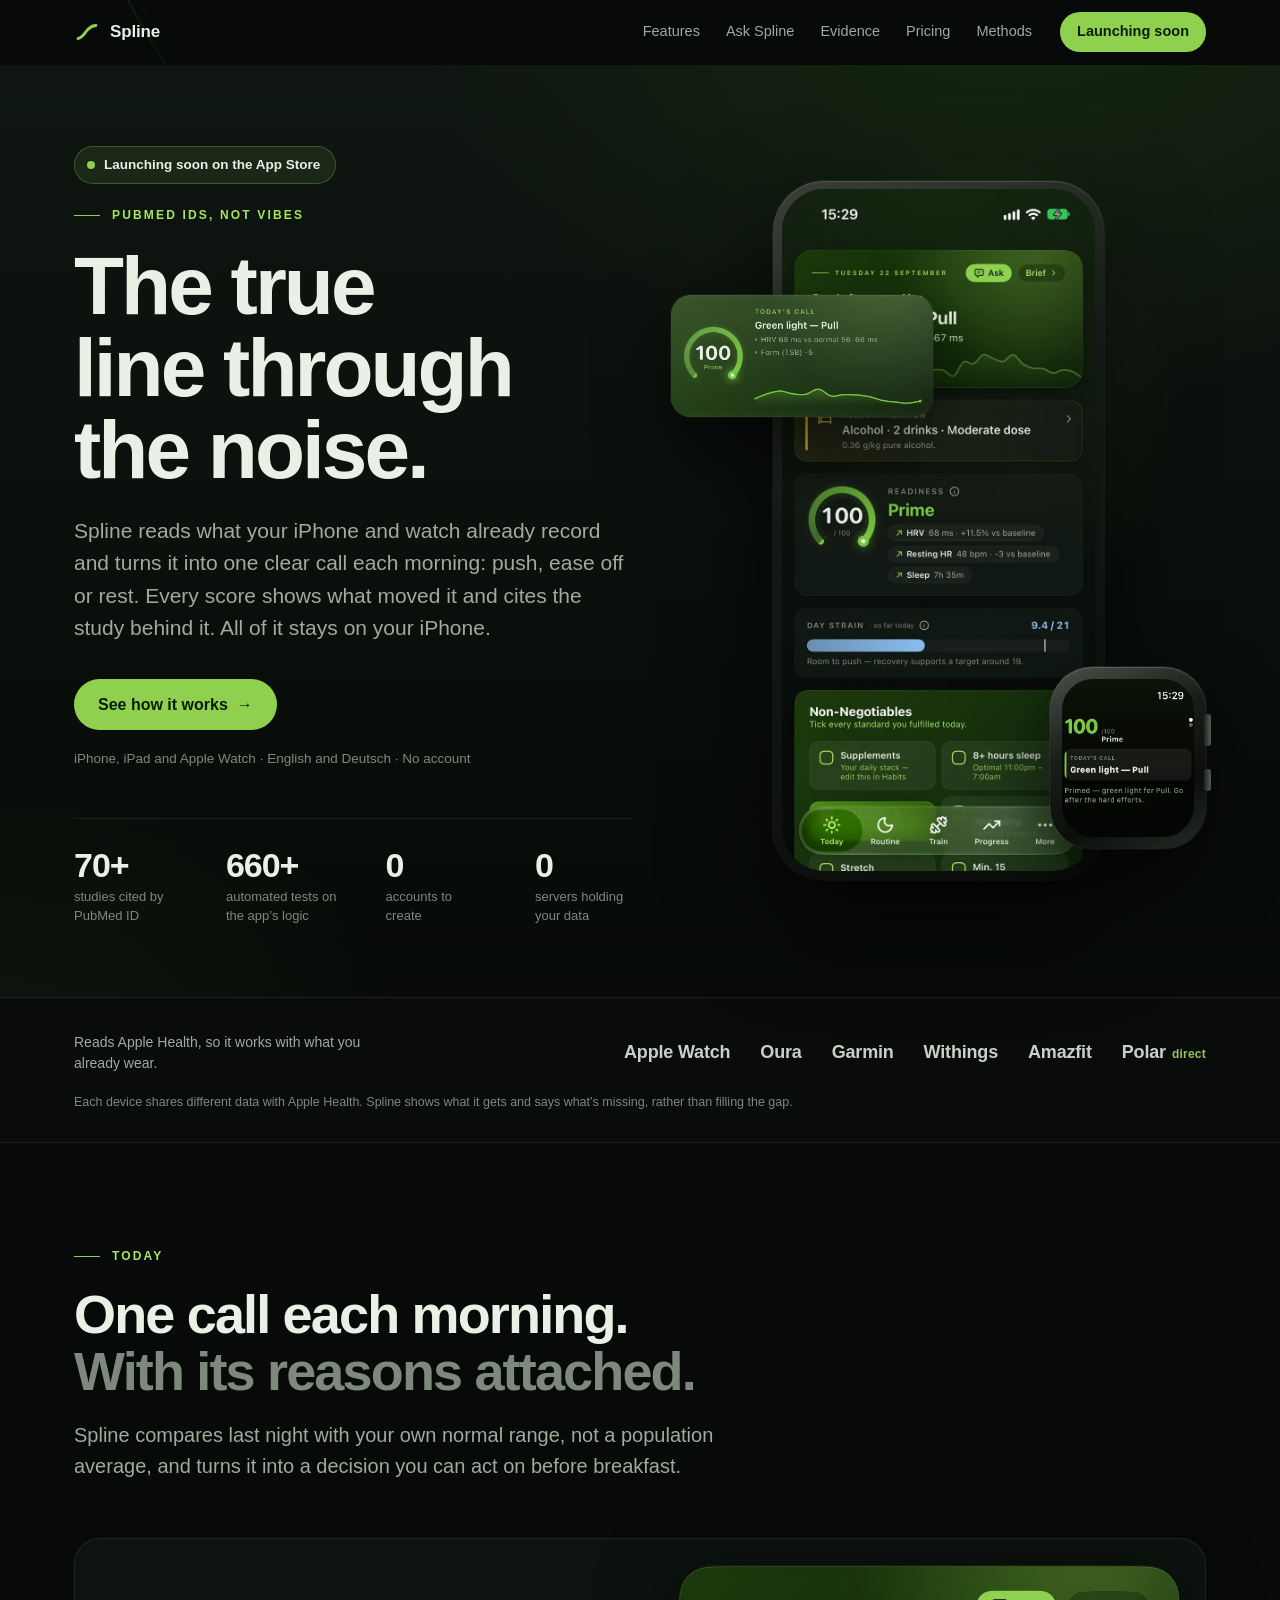
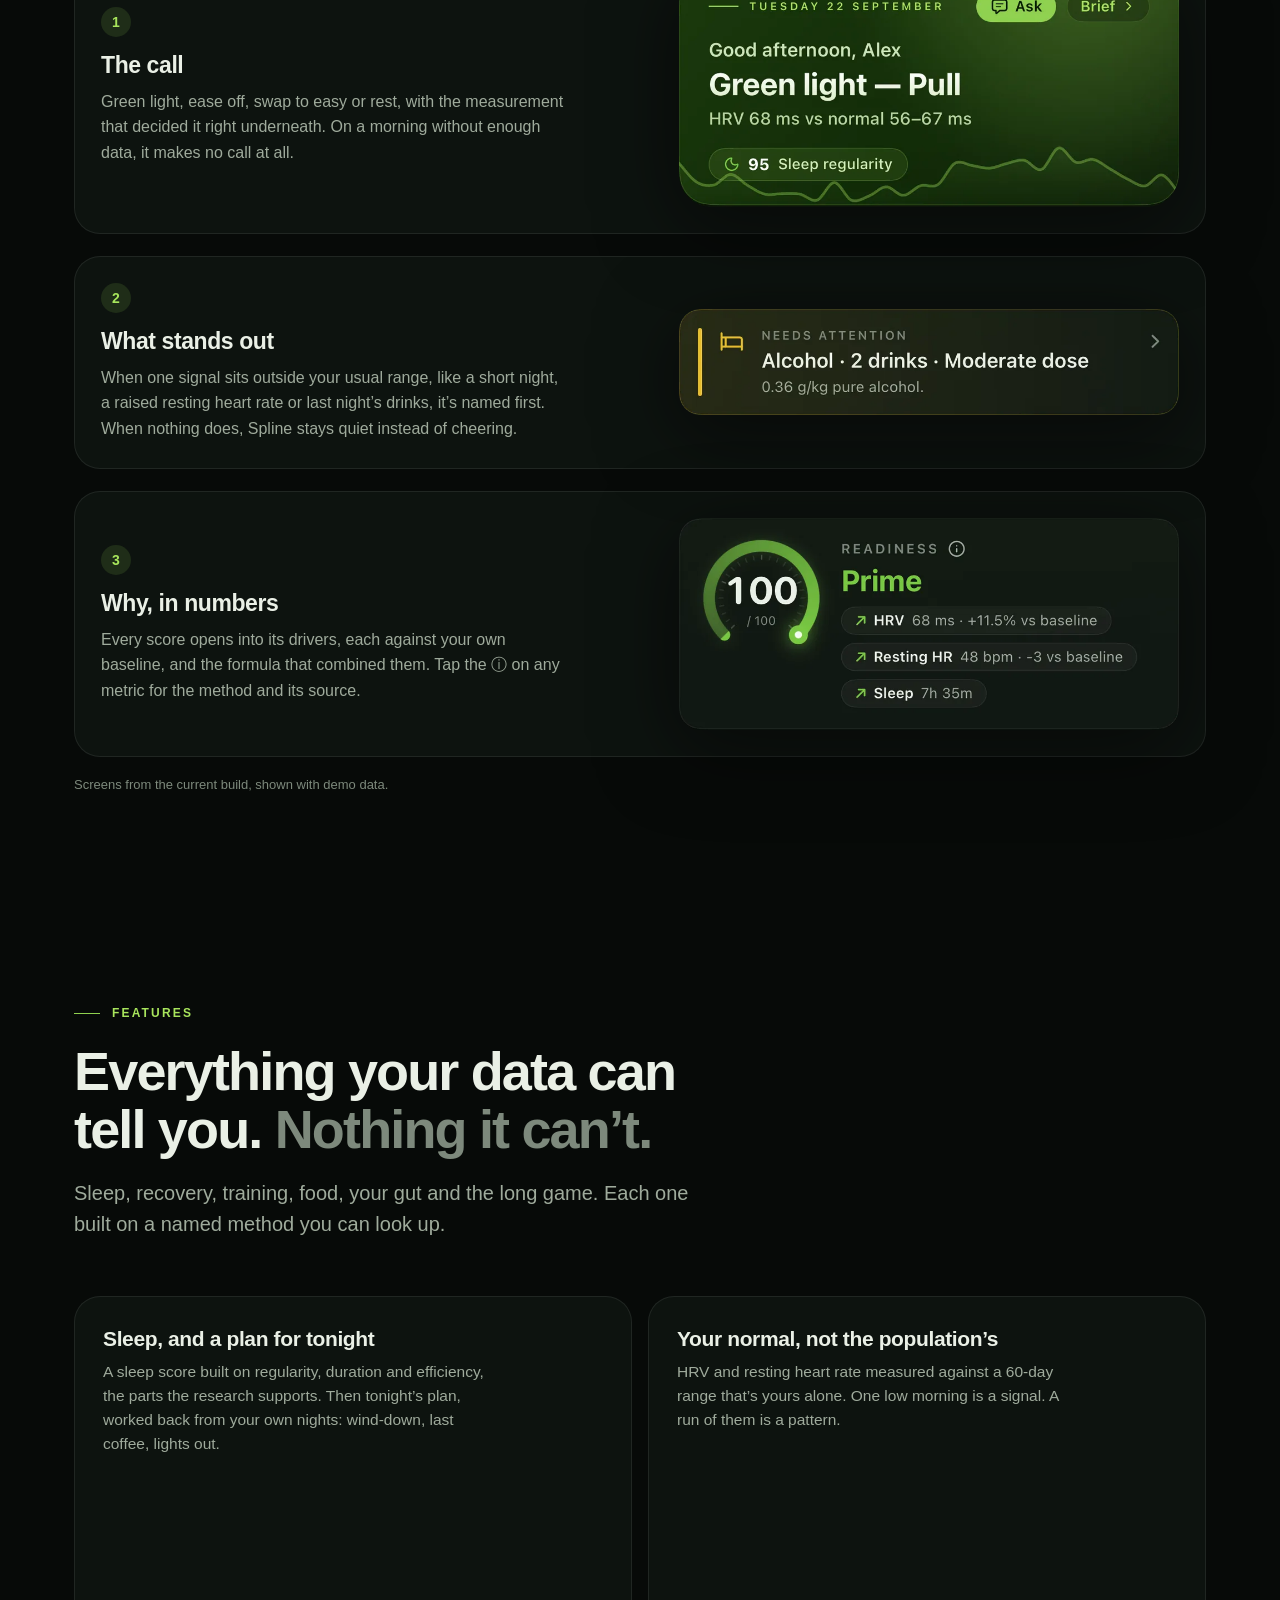
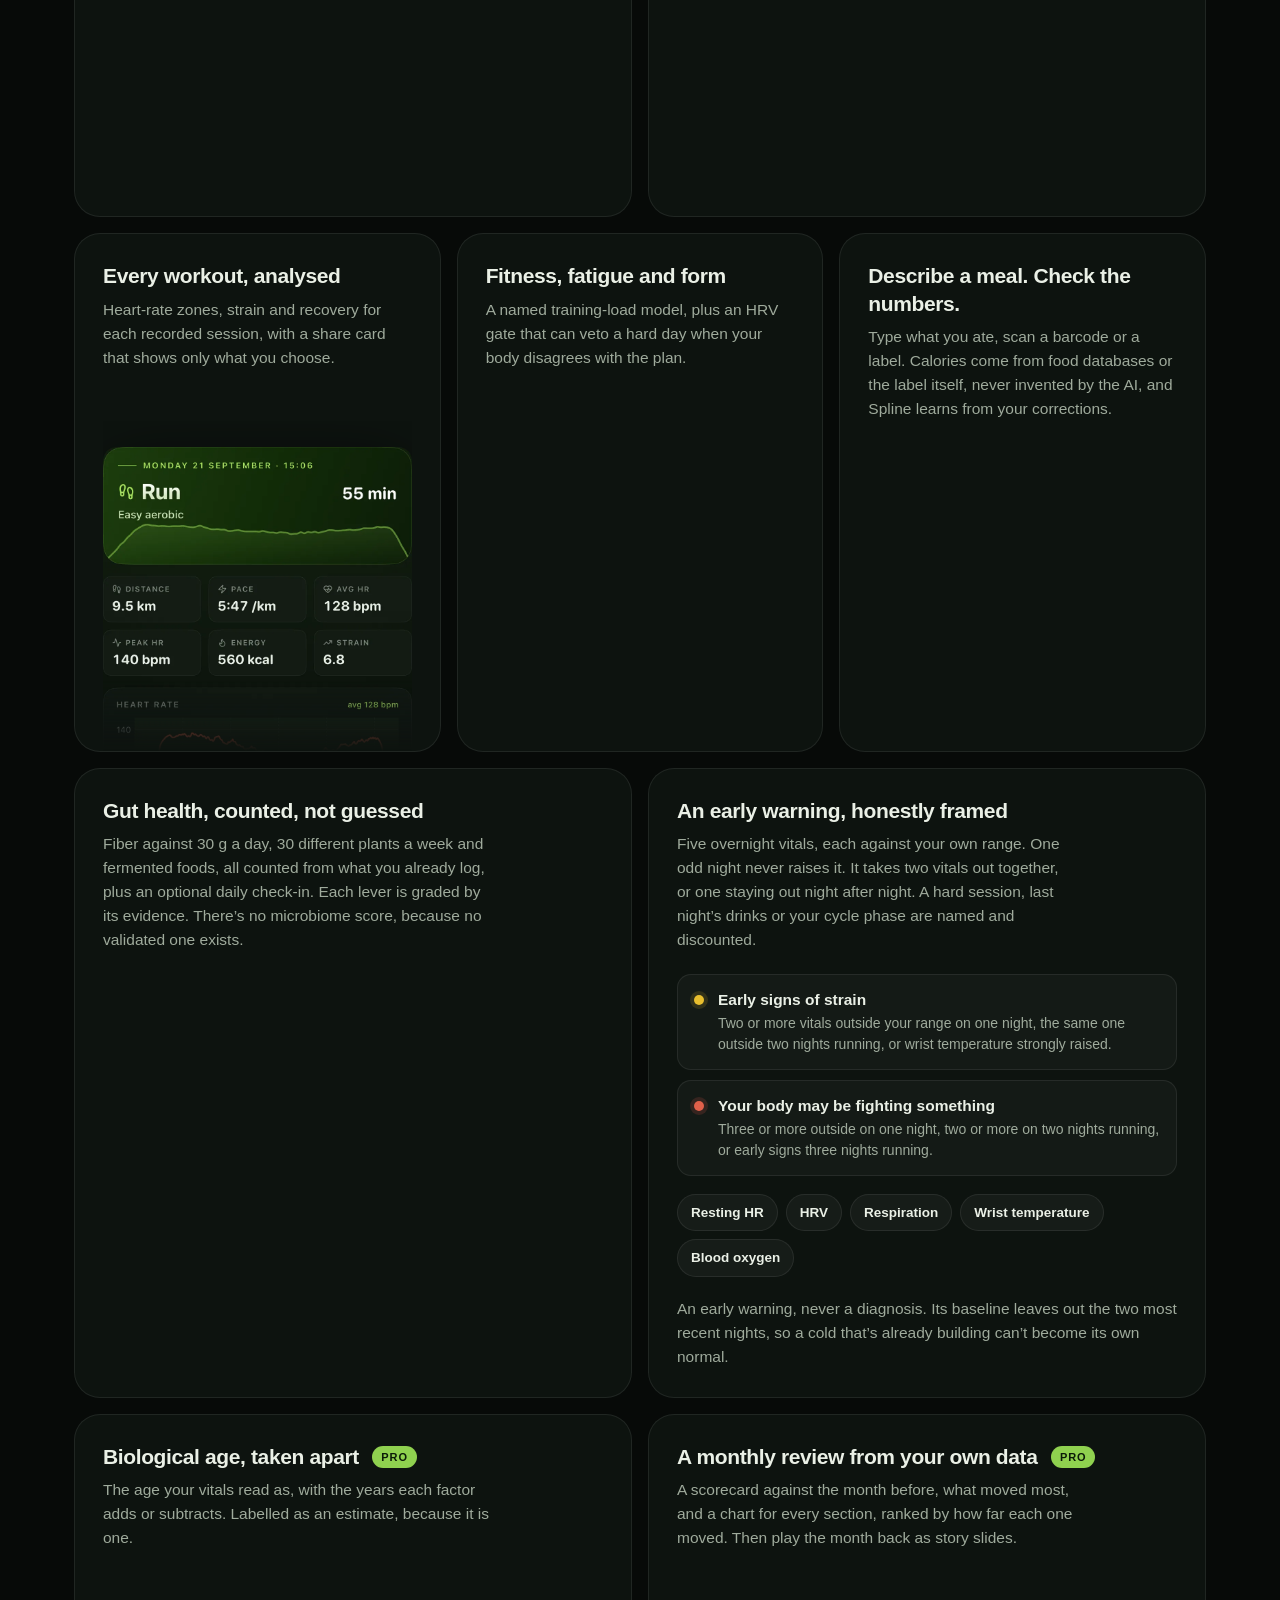
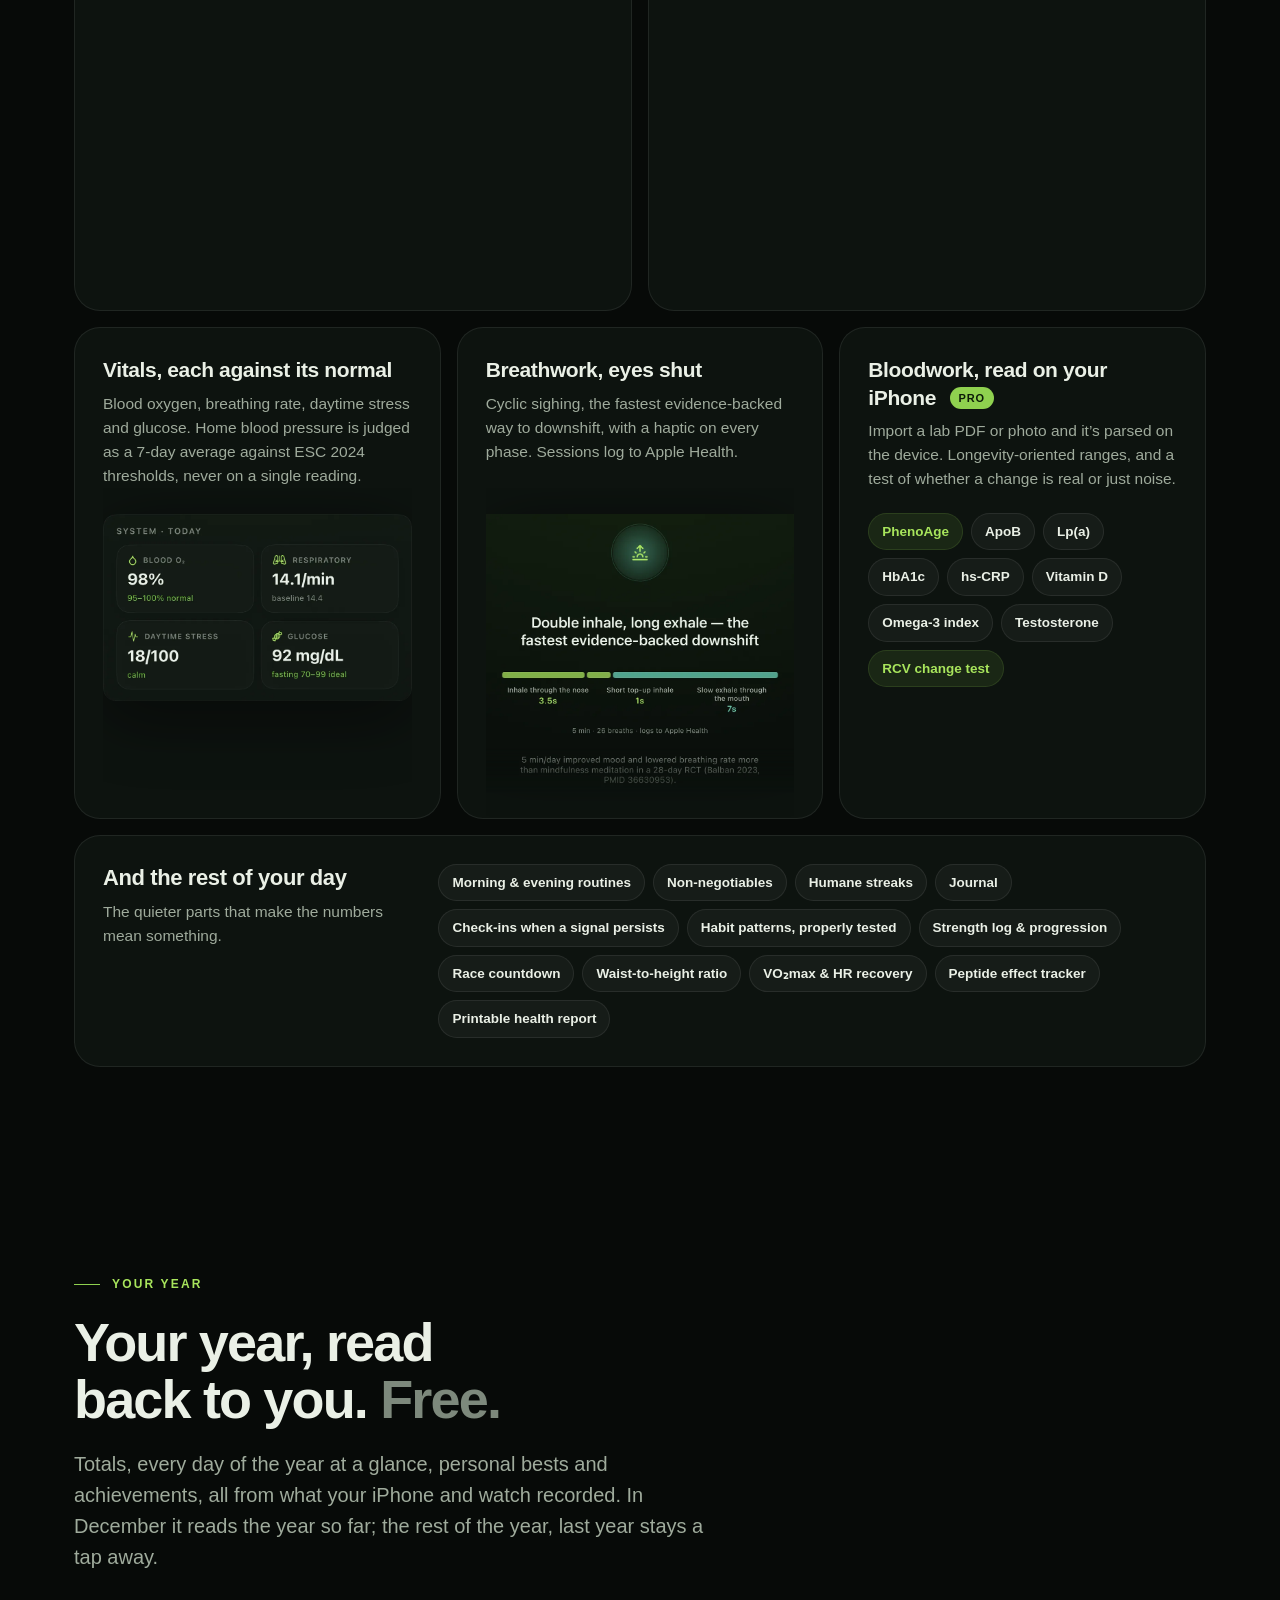
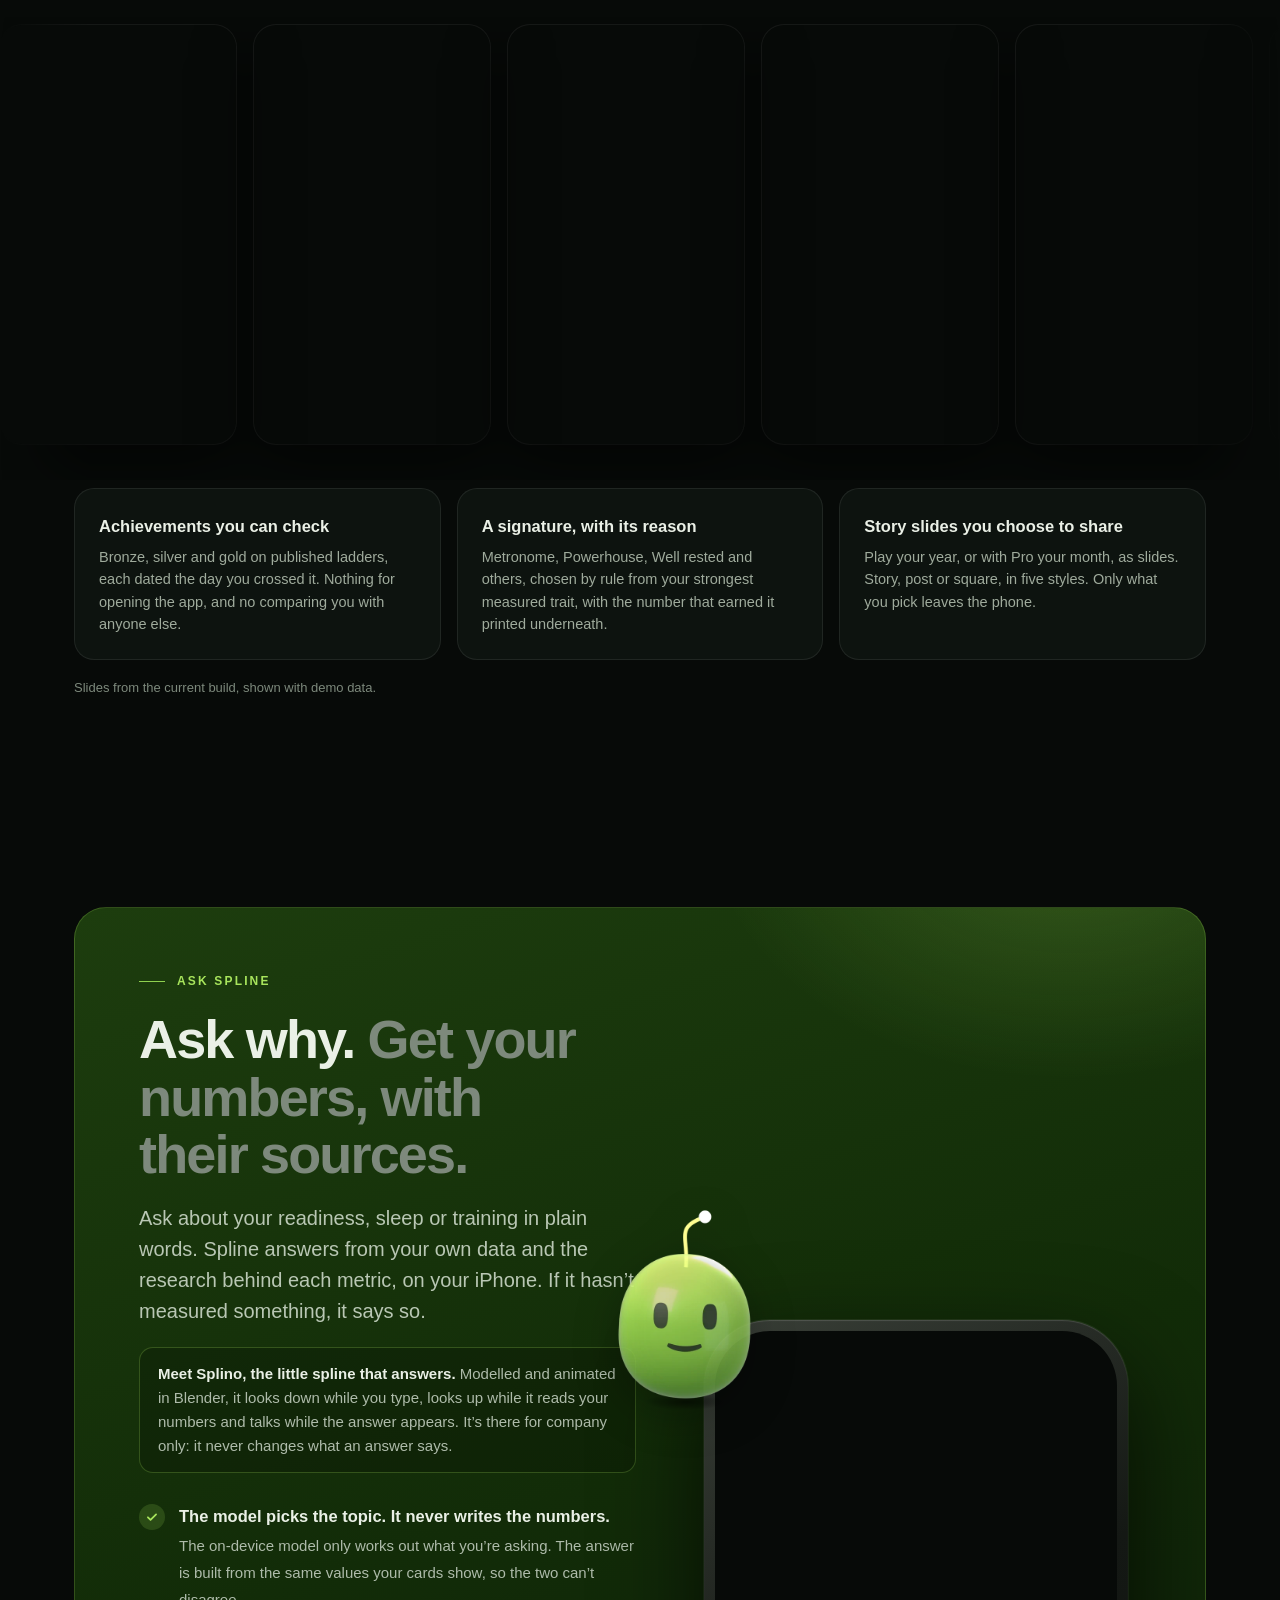
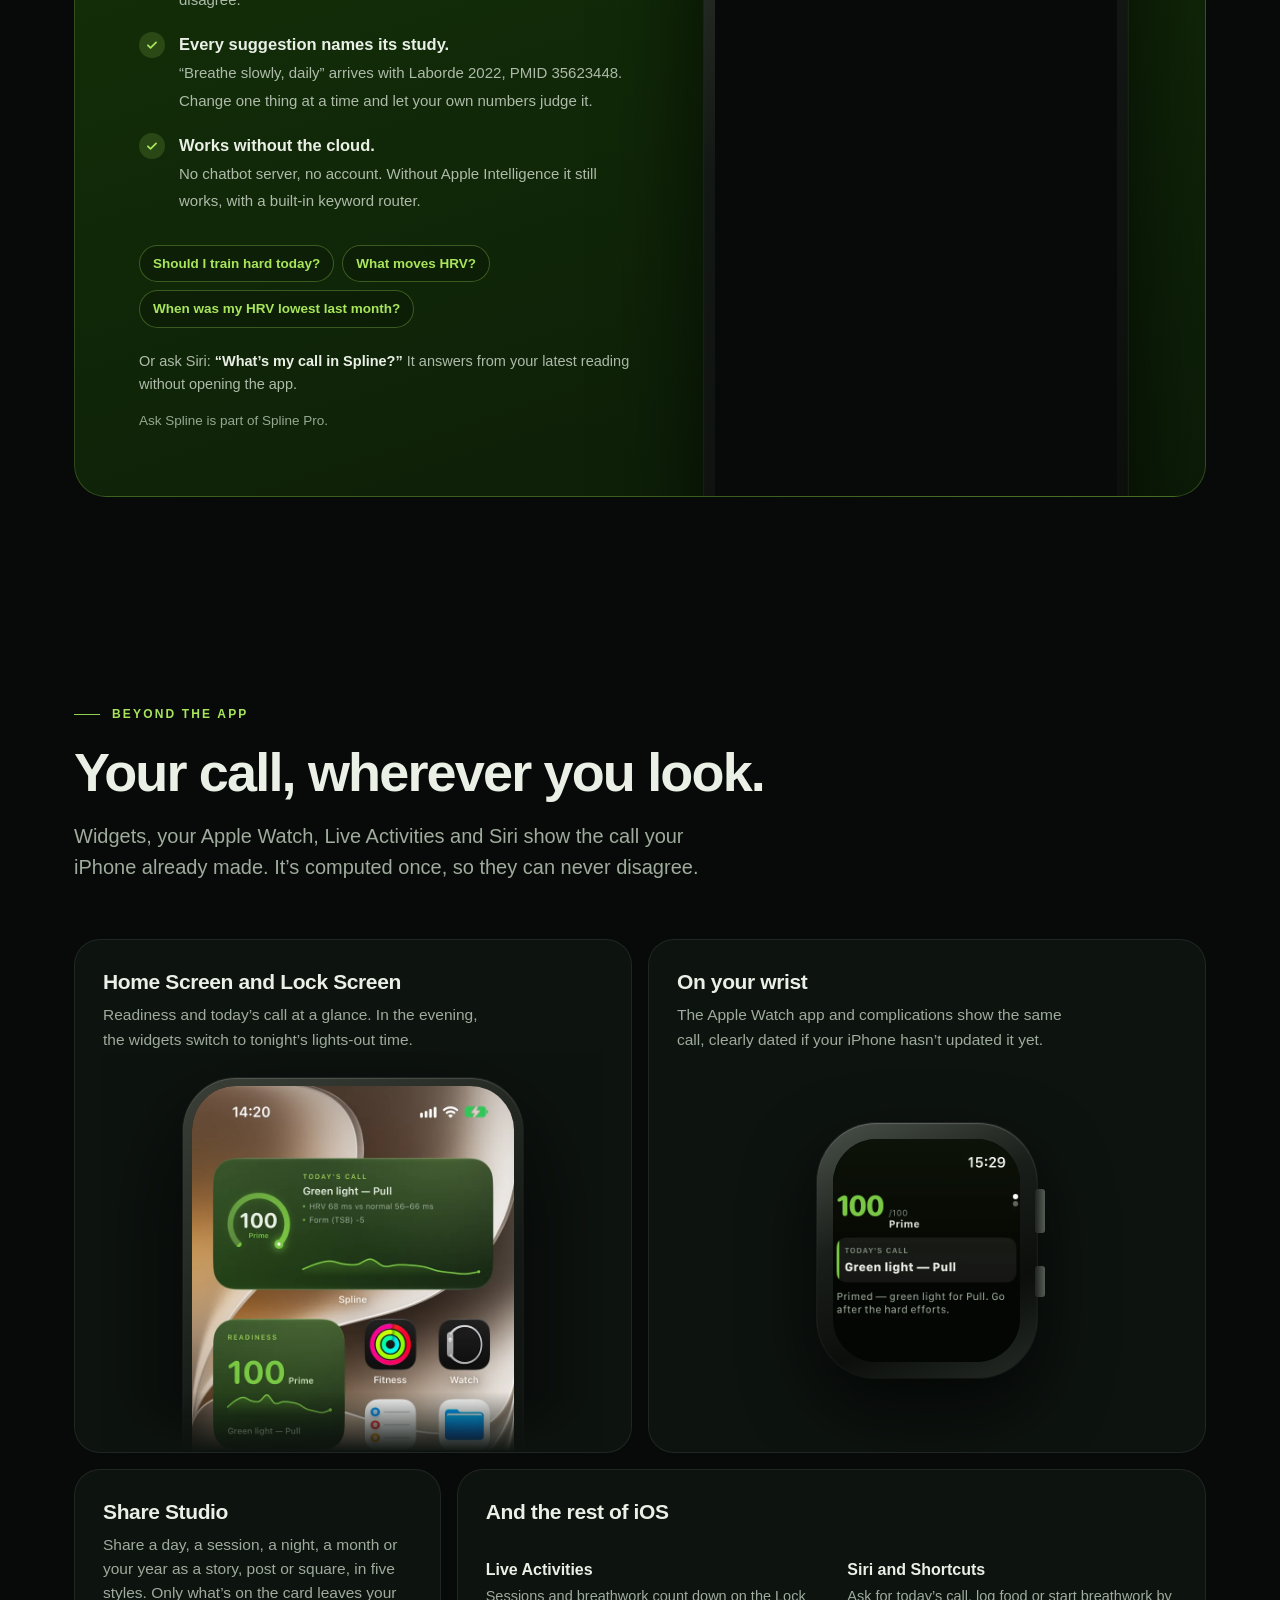
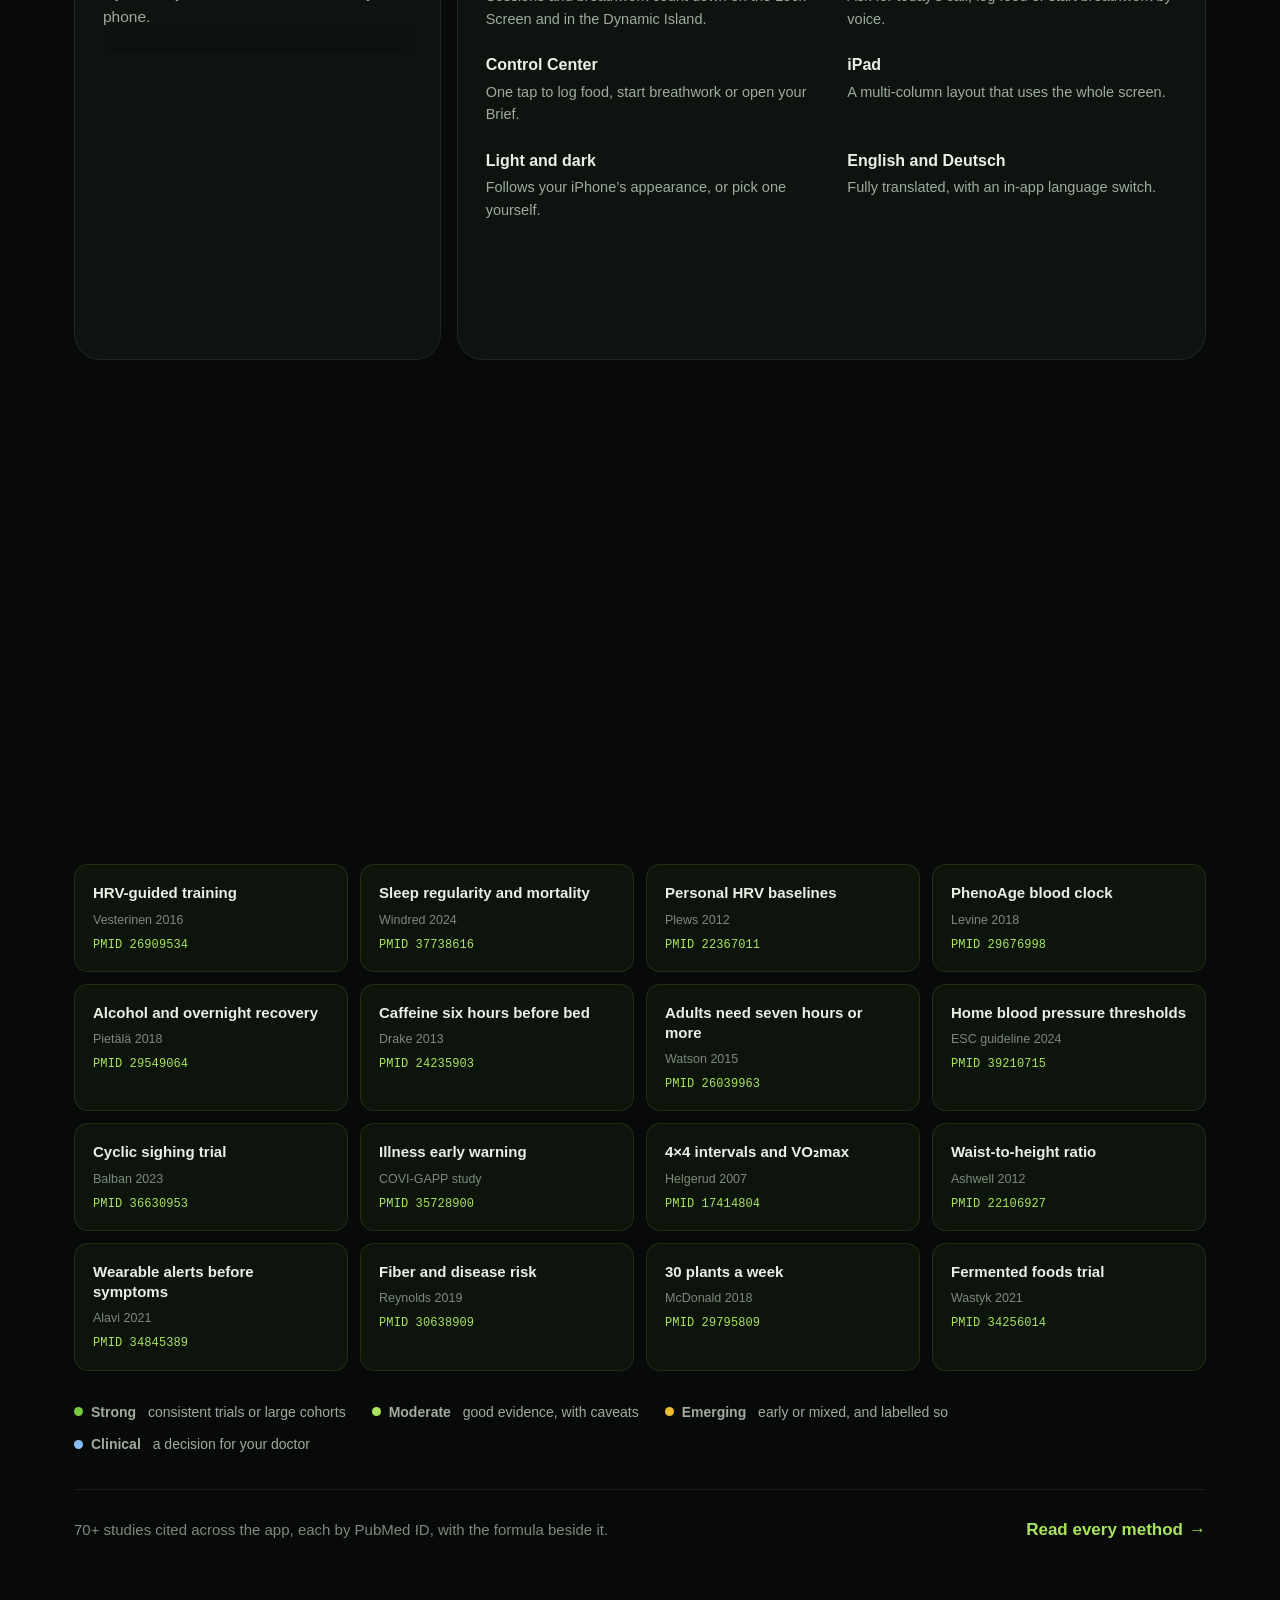
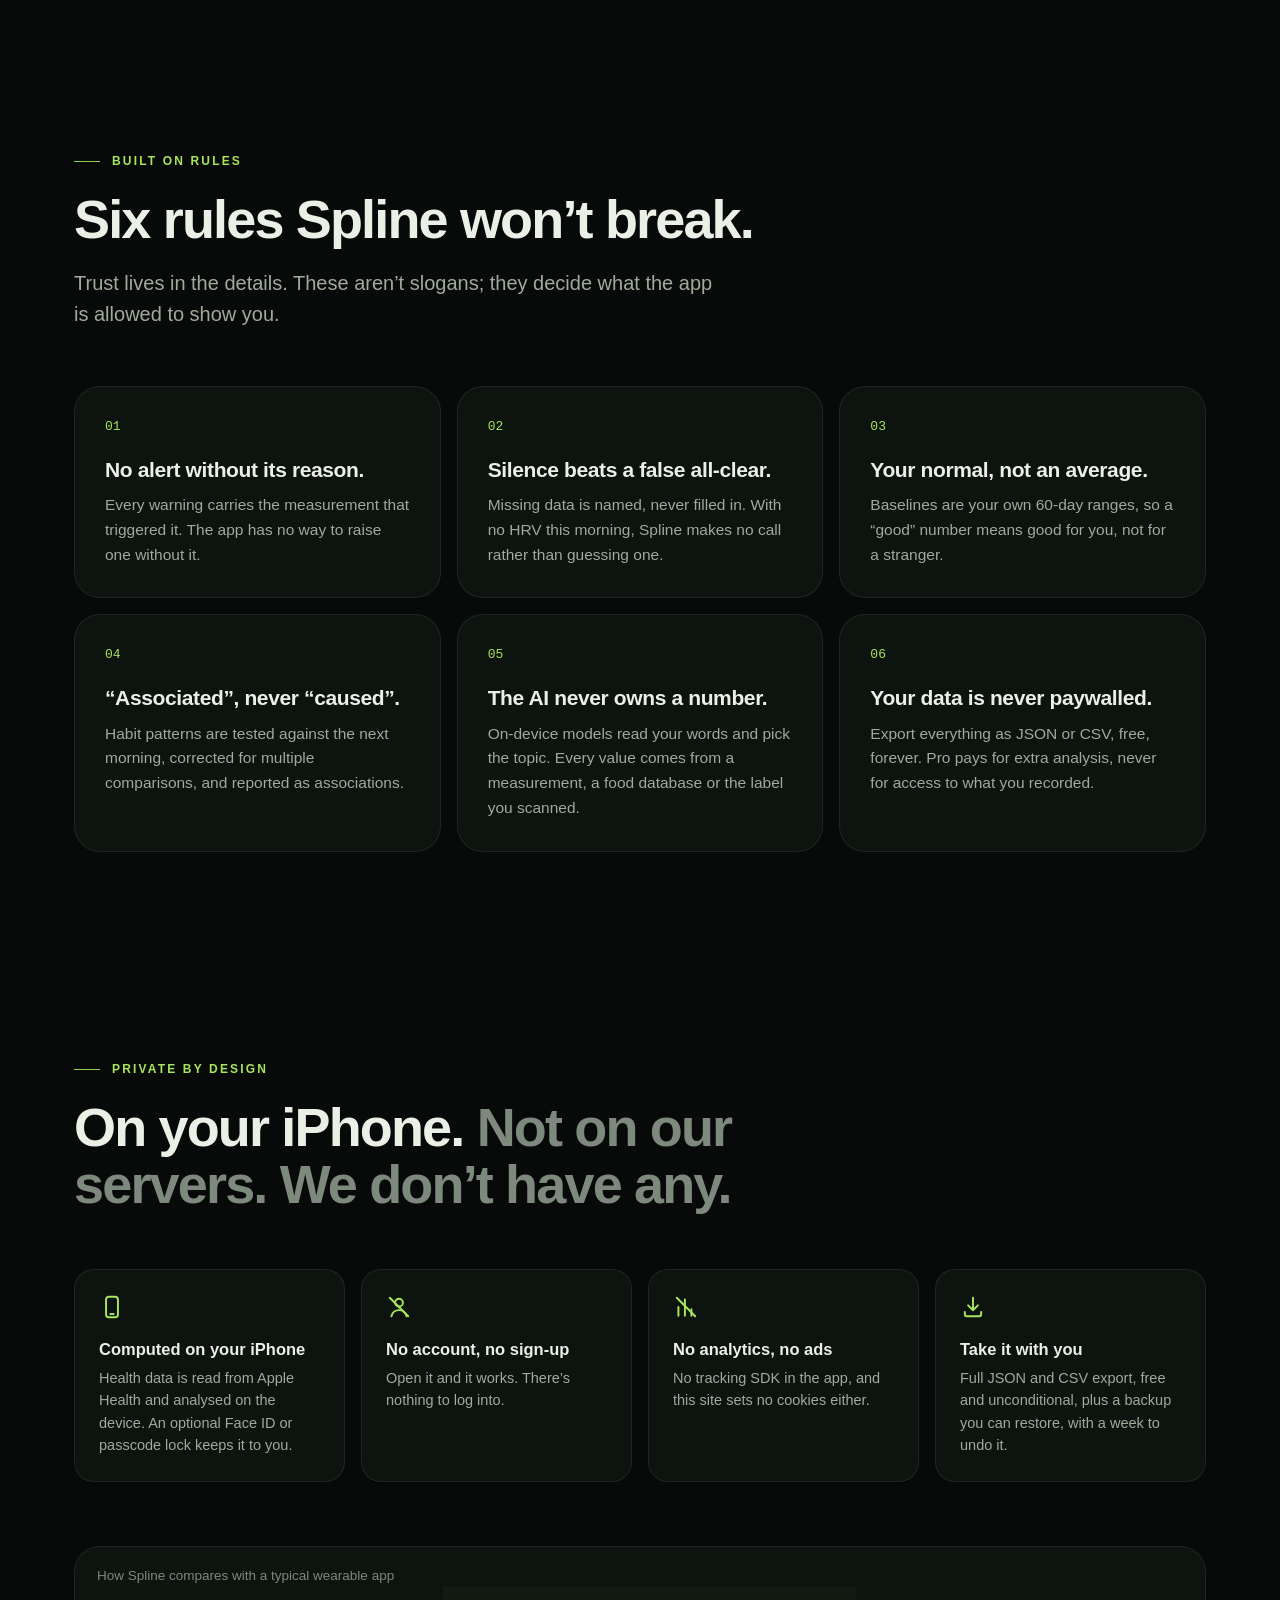
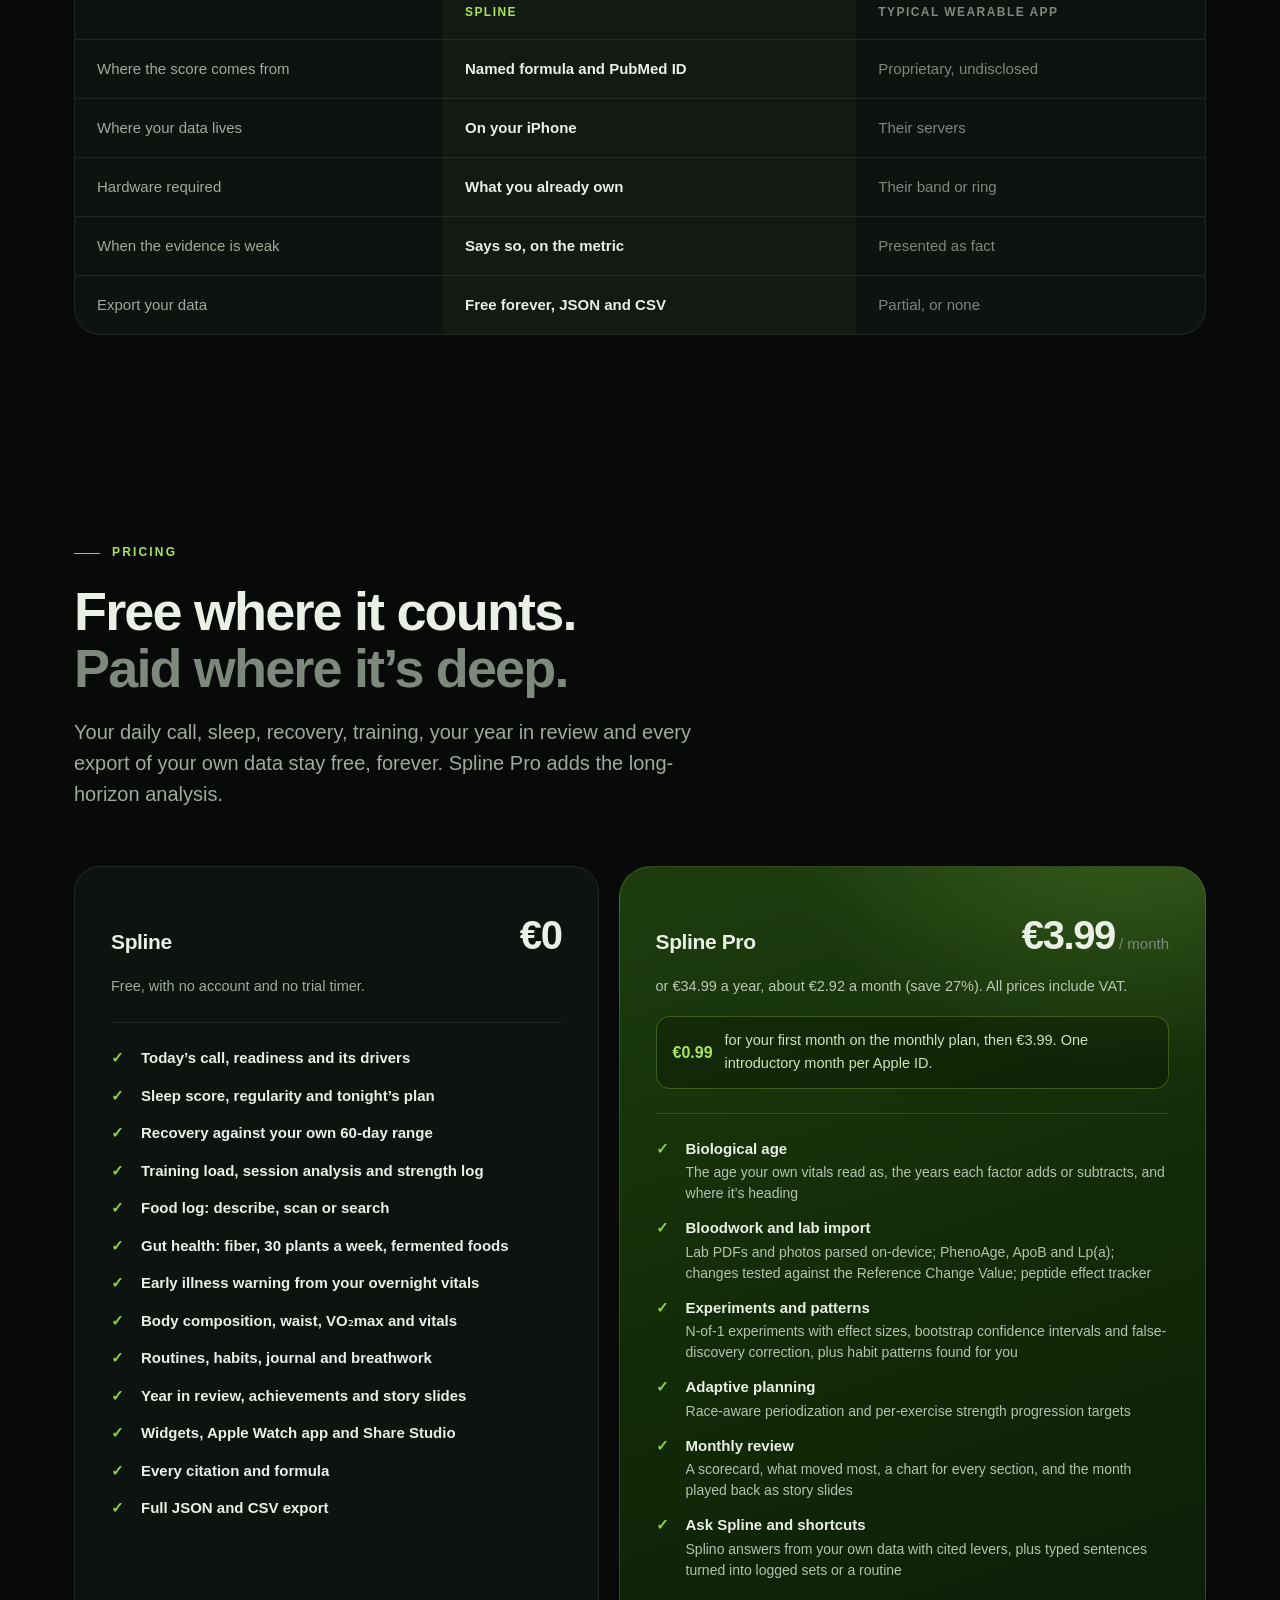
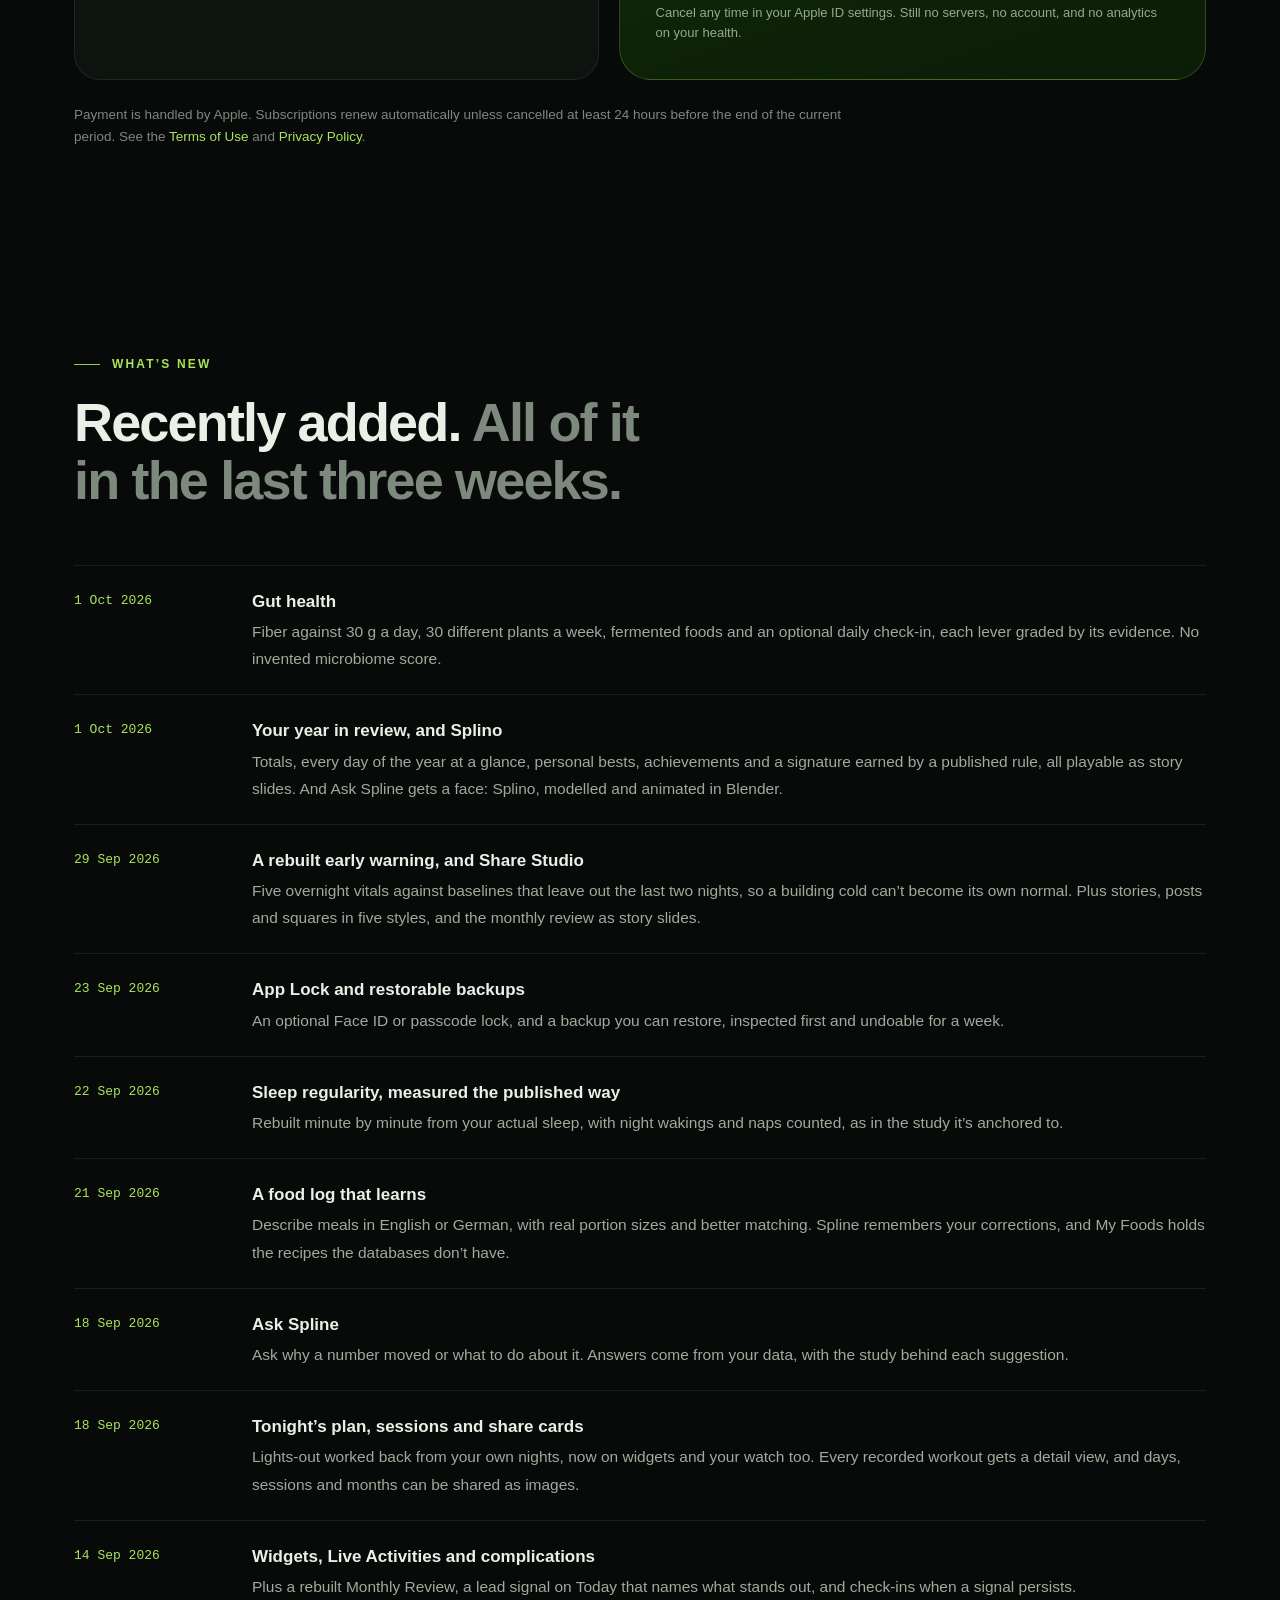
==== commit 3e6bb9c7: "Bring the site up to date with the app, and add Blender-rendered visuals Content, matching the 1 Oct" ====
--- a/index.html
+++ b/index.html
@@ -4,12 +4,13 @@
 <meta charset="UTF-8">
 <meta name="viewport" content="width=device-width, initial-scale=1.0">
 <title>Spline &mdash; The true line through the noise</title>
-<meta name="description" content="One clear call each morning from the iPhone and watch you already own: push, ease off or rest, with its reasons attached and its science cited. Sleep, recovery, training, food and bloodwork, all on your iPhone.">
+<meta name="description" content="One clear call each morning from the iPhone and watch you already own: push, ease off or rest, with its reasons attached and its science cited. Sleep, recovery, training, food, gut health and bloodwork, all on your iPhone.">
 <meta property="og:title" content="Spline &mdash; The true line through the noise">
 <meta property="og:description" content="One clear call each morning, with its reasons attached and its science cited. PubMed IDs, not vibes.">
 <meta property="og:type" content="website">
-<meta property="og:url" content="https://cyberius-maximus.github.io/Spline/">
-<meta property="og:image" content="https://cyberius-maximus.github.io/Spline/assets/og.jpg">
+<meta property="og:url" content="https://www.spline-health.com/">
+<meta property="og:image" content="https://www.spline-health.com/assets/og.jpg">
+<link rel="canonical" href="https://www.spline-health.com/">
 <meta property="og:image:width" content="1200">
 <meta property="og:image:height" content="627">
 <meta property="og:image:alt" content="Spline: The true line through the noise. One clear call each morning, with its science cited.">
@@ -59,6 +60,16 @@
 
 <!-- ============================== Hero ============================== -->
 <header class="hero" id="top">
+  <!-- Rendered in Blender (Cycles): one lit spline fitted through a field of noisy samples,
+       the tagline made literal. Screen-blended, so the black of the render drops out. -->
+  <div class="hero-3d" aria-hidden="true">
+    <div class="hero-3d-fade">
+      <picture>
+        <source media="(max-width: 900px)" srcset="assets/3d/hero-line-tall.webp" width="1200" height="1800">
+        <img src="assets/3d/hero-line.webp" width="2880" height="1800" alt="" decoding="async" fetchpriority="low">
+      </picture>
+    </div>
+  </div>
   <div class="wrap hero-grid">
     <div class="hero-copy">
       <p class="soon reveal">Launching soon on the App Store</p>
@@ -75,7 +86,7 @@
       <p class="hero-meta reveal">iPhone, iPad and Apple Watch &middot; English and Deutsch &middot; No account</p>
       <ul class="proof reveal">
         <li><b>70+</b><span>studies cited by PubMed ID</span></li>
-        <li><b>555</b><span>automated tests on the app&rsquo;s logic</span></li>
+        <li><b>660+</b><span>automated tests on the app&rsquo;s logic</span></li>
         <li><b>0</b><span>accounts to create</span></li>
         <li><b>0</b><span>servers holding your data</span></li>
       </ul>
@@ -182,7 +193,7 @@
     <header class="sec-head">
       <div class="kicker reveal">Features</div>
       <h2 class="reveal">Everything your data can tell you. <span class="dim">Nothing it can&rsquo;t.</span></h2>
-      <p class="lede reveal">Sleep, recovery, training, food and the long game. Each one built on a named method you can look up.</p>
+      <p class="lede reveal">Sleep, recovery, training, food, your gut and the long game. Each one built on a named method you can look up.</p>
     </header>
 
     <div class="bento">
@@ -240,6 +251,32 @@
       </article>
 
       <article class="tile w3 reveal">
+        <h3>Gut health, counted, not guessed</h3>
+        <p>Fiber against 30&nbsp;g a day, 30 different plants a week and fermented foods, all
+           counted from what you already log, plus an optional daily check-in. Each lever is
+           graded by its evidence. There&rsquo;s no microbiome score, because no validated one exists.</p>
+        <div class="ui">
+          <img src="assets/ui/gut.webp" width="900" height="807" loading="lazy" decoding="async"
+               alt="Gut health: 31 of 30 grams of fiber today, 28 grams a day this week and 30 grams reached on 4 of 7 days, with a bar per day. 37 of 30 plants this week, and fermented foods on 3 of 7 days">
+        </div>
+      </article>
+
+      <article class="tile w3 text-only warn reveal">
+        <h3>An early warning, honestly framed</h3>
+        <p>Five overnight vitals, each against your own range. One odd night never raises it.
+           It takes two vitals out together, or one staying out night after night. A hard
+           session, last night&rsquo;s drinks or your cycle phase are named and discounted.</p>
+        <ol class="ladder" aria-label="How the early warning escalates">
+          <li class="l1"><b>Early signs of strain</b><span>Two or more vitals outside your range on one night, the same one outside two nights running, or wrist temperature strongly raised.</span></li>
+          <li class="l2"><b>Your body may be fighting something</b><span>Three or more outside on one night, two or more on two nights running, or early signs three nights running.</span></li>
+        </ol>
+        <ul class="markers" aria-label="Vitals it reads">
+          <li>Resting HR</li><li>HRV</li><li>Respiration</li><li>Wrist temperature</li><li>Blood oxygen</li>
+        </ul>
+        <p class="fine warn-foot">An early warning, never a diagnosis. Its baseline leaves out the two most recent nights, so a cold that&rsquo;s already building can&rsquo;t become its own normal.</p>
+      </article>
+
+      <article class="tile w3 reveal">
         <h3>Biological age, taken apart <span class="pro-badge">Pro</span></h3>
         <p>The age your vitals read as, with the years each factor adds or subtracts. Labelled as
            an estimate, because it is one.</p>
@@ -252,7 +289,7 @@
       <article class="tile w3 reveal">
         <h3>A monthly review from your own data <span class="pro-badge">Pro</span></h3>
         <p>A scorecard against the month before, what moved most, and a chart for every
-           section. Ranked by how far each one moved.</p>
+           section, ranked by how far each one moved. Then play the month back as story slides.</p>
         <div class="ui">
           <img src="assets/ui/review.webp" width="900" height="1374" loading="lazy" decoding="async"
                alt="Monthly review: biggest change, sleep up 17 minutes a night. Scorecard of sessions, hours, average sleep, HRV, resting heart rate and perfect days, then what moved most">
@@ -308,6 +345,51 @@
   </div>
 </section>
 
+<!-- ============================== Your year ============================== -->
+<section id="year" data-anchor>
+  <div class="wrap">
+    <header class="sec-head">
+      <div class="kicker reveal">Your year</div>
+      <h2 class="reveal">Your year, read back to you. <span class="dim">Free.</span></h2>
+      <p class="lede reveal">
+        Totals, every day of the year at a glance, personal bests and achievements, all from what
+        your iPhone and watch recorded. In December it reads the year so far; the rest of the year,
+        last year stays a tap away.
+      </p>
+    </header>
+  </div>
+
+  <div class="reel reveal" role="region" aria-label="Year in review story slides" tabindex="0">
+    <div class="reel-track">
+      <img src="assets/story/summary.webp" width="540" height="960" loading="lazy" decoding="async"
+           alt="Year in review so far, 2026: signature Metronome, trained in 47 of 50 weeks; 228 sessions, 254 hours, 228 active days and 4,164 km">
+      <img src="assets/story/numbers.webp" width="540" height="960" loading="lazy" decoding="async"
+           alt="The year in numbers against 2025: 228 sessions, up 23; 254 hours, up 16; 4,164 km; average sleep 7 hours 15 minutes, up 14 minutes; HRV 63 ms, up 5">
+      <img src="assets/story/training.webp" width="540" height="960" loading="lazy" decoding="async"
+           alt="Training: 228 sessions and 254 hours, active on 228 of 348 days, by month; bike 115 hours, run 75 hours, strength 34 hours">
+      <img src="assets/story/everyday.webp" width="540" height="960" loading="lazy" decoding="async"
+           alt="Every day of 2026: one square per day for training, brighter when longer, and one per day for recovery, green when recovered">
+      <img src="assets/story/records.webp" width="540" height="960" loading="lazy" decoding="async"
+           alt="Personal bests: longest session 2 hours 48 minutes, furthest 78.3 km, biggest week 6.4 hours, best recovery 100">
+      <img src="assets/story/achievements.webp" width="540" height="960" loading="lazy" decoding="async"
+           alt="Achievements: 9 earned in 2026, 3 of them gold, shown as medals with their thresholds">
+      <img src="assets/story/sleep.webp" width="540" height="960" loading="lazy" decoding="async"
+           alt="Sleep: 7 hours 15 minutes a night on average, 212 of 310 nights at 7 hours or more">
+      <img src="assets/story/signature.webp" width="540" height="960" loading="lazy" decoding="async"
+           alt="Your 2026 signature: Metronome. You trained in 47 of 50 weeks">
+    </div>
+  </div>
+
+  <div class="wrap">
+    <ul class="year-facts">
+      <li class="reveal"><b>Achievements you can check</b><span>Bronze, silver and gold on published ladders, each dated the day you crossed it. Nothing for opening the app, and no comparing you with anyone else.</span></li>
+      <li class="reveal"><b>A signature, with its reason</b><span>Metronome, Powerhouse, Well rested and others, chosen by rule from your strongest measured trait, with the number that earned it printed underneath.</span></li>
+      <li class="reveal"><b>Story slides you choose to share</b><span>Play your year, or with Pro your month, as slides. Story, post or square, in five styles. Only what you pick leaves the phone.</span></li>
+    </ul>
+    <p class="demo-note reveal">Slides from the current build, shown with demo data.</p>
+  </div>
+</section>
+
 <!-- ============================== Ask Spline ============================== -->
 <section id="ask" data-anchor>
   <div class="wrap">
@@ -320,6 +402,10 @@
           data and the research behind each metric, on your iPhone. If it hasn&rsquo;t measured
           something, it says so.
         </p>
+        <p class="meet"><b>Meet Splino, the little spline that answers.</b> Modelled and animated
+          in Blender, it looks down while you type, looks up while it reads your numbers and talks
+          while the answer appears. It&rsquo;s there for company only: it never changes what an
+          answer says.</p>
         <ul class="rules-mini">
           <li><div><b>The model picks the topic. It never writes the numbers.</b>
             <span>The on-device model only works out what you&rsquo;re asking. The answer is built
@@ -340,11 +426,20 @@
         <p class="fine" style="margin-top:14px;color:#95a891">Ask Spline is part of Spline&nbsp;Pro.</p>
       </div>
       <div class="ask-visual">
-        <div class="device">
-          <div class="device-frame">
-            <div class="device-screen">
-              <img src="assets/screens/coach.webp" width="700" height="1522" loading="lazy" decoding="async"
-                   alt="Ask Spline answering What moves HRV: three levers with published evidence. Build an aerobic base, Sandercock 2005. Breathe slowly, daily, Laborde 2022. Keep alcohol away from sleep, Pietilä 2018. Each with its PubMed ID">
+        <div class="ask-stage">
+          <div class="splino" aria-hidden="true">
+            <span class="splino-shadow"></span>
+            <span class="splino-body">
+              <img class="splino-open" src="assets/3d/splino-open.webp" width="360" height="496" alt="" loading="lazy" decoding="async">
+              <img class="splino-blink" src="assets/3d/splino-blink.webp" width="360" height="496" alt="" loading="lazy" decoding="async">
+            </span>
+          </div>
+          <div class="device">
+            <div class="device-frame">
+              <div class="device-screen">
+                <img src="assets/screens/ask.webp" width="700" height="1522" loading="lazy" decoding="async"
+                     alt="Ask Spline with Splino at the top. Asked why readiness is where it is, it answers: Readiness 100, Prime, green light for Legs. HRV 68 ms, 11.5 percent above baseline; resting heart rate 48 bpm, 3 below baseline; sleep 7 hours 35 minutes; with its evidence, COVI-GAPP, PMID 35728900">
+              </div>
             </div>
           </div>
         </div>
@@ -397,9 +492,9 @@
       </article>
 
       <article class="tile share reveal">
-        <h3>Share cards</h3>
-        <p>Share a day, a session or a month as an image. Only what&rsquo;s on the card leaves
-           your phone.</p>
+        <h3>Share Studio</h3>
+        <p>Share a day, a session, a night, a month or your year as a story, post or square, in
+           five styles. Only what&rsquo;s on the card leaves your phone.</p>
         <div class="ui tight">
           <img src="assets/ui/share.webp" width="900" height="1124" loading="lazy" decoding="async"
                alt="Share card for a run: 55 minutes, 9.5 km, 5:47 per km, average heart rate 128, strain 6.8, with the heart-rate curve and the Spline wordmark">
@@ -447,6 +542,10 @@
       <a class="pmid" href="https://pubmed.ncbi.nlm.nih.gov/35728900/" target="_blank" rel="noopener"><b>Illness early warning</b><em>COVI-GAPP study</em><small>PMID 35728900</small></a>
       <a class="pmid" href="https://pubmed.ncbi.nlm.nih.gov/17414804/" target="_blank" rel="noopener"><b>4&times;4 intervals and VO&#8322;max</b><em>Helgerud 2007</em><small>PMID 17414804</small></a>
       <a class="pmid" href="https://pubmed.ncbi.nlm.nih.gov/22106927/" target="_blank" rel="noopener"><b>Waist-to-height ratio</b><em>Ashwell 2012</em><small>PMID 22106927</small></a>
+      <a class="pmid" href="https://pubmed.ncbi.nlm.nih.gov/34845389/" target="_blank" rel="noopener"><b>Wearable alerts before symptoms</b><em>Alavi 2021</em><small>PMID 34845389</small></a>
+      <a class="pmid" href="https://pubmed.ncbi.nlm.nih.gov/30638909/" target="_blank" rel="noopener"><b>Fiber and disease risk</b><em>Reynolds 2019</em><small>PMID 30638909</small></a>
+      <a class="pmid" href="https://pubmed.ncbi.nlm.nih.gov/29795809/" target="_blank" rel="noopener"><b>30 plants a week</b><em>McDonald 2018</em><small>PMID 29795809</small></a>
+      <a class="pmid" href="https://pubmed.ncbi.nlm.nih.gov/34256014/" target="_blank" rel="noopener"><b>Fermented foods trial</b><em>Wastyk 2021</em><small>PMID 34256014</small></a>
     </div>
 
     <div class="grades reveal" aria-label="Evidence grades used in the app">
@@ -510,7 +609,7 @@
     <ul class="privacy">
       <li class="reveal">
         <svg viewBox="0 0 24 24" fill="none" stroke="#a8e55c" stroke-width="1.8" stroke-linecap="round" stroke-linejoin="round" aria-hidden="true"><rect x="6.5" y="2.5" width="11" height="19" rx="2.6"/><path d="M10.5 18.5h3"/></svg>
-        <b>Computed on your iPhone</b><span>Health data is read from Apple Health and analysed on the device.</span>
+        <b>Computed on your iPhone</b><span>Health data is read from Apple Health and analysed on the device. An optional Face&nbsp;ID or passcode lock keeps it to you.</span>
       </li>
       <li class="reveal">
         <svg viewBox="0 0 24 24" fill="none" stroke="#a8e55c" stroke-width="1.8" stroke-linecap="round" stroke-linejoin="round" aria-hidden="true"><circle cx="12" cy="8" r="3.6"/><path d="M5 20.5c.9-3.5 3.7-5.6 7-5.6s6.1 2.1 7 5.6"/><path d="M3.5 3.5l17 17"/></svg>
@@ -522,7 +621,7 @@
       </li>
       <li class="reveal">
         <svg viewBox="0 0 24 24" fill="none" stroke="#a8e55c" stroke-width="1.8" stroke-linecap="round" stroke-linejoin="round" aria-hidden="true"><path d="M12 3.5v11.5M7.5 10.5 12 15l4.5-4.5"/><path d="M4.5 16.5v2.5a1.5 1.5 0 0 0 1.5 1.5h12a1.5 1.5 0 0 0 1.5-1.5v-2.5"/></svg>
-        <b>Take it with you</b><span>Full JSON and CSV export, free and unconditional.</span>
+        <b>Take it with you</b><span>Full JSON and CSV export, free and unconditional, plus a backup you can restore, with a week to undo it.</span>
       </li>
     </ul>
 
@@ -549,8 +648,8 @@
       <div class="kicker reveal">Pricing</div>
       <h2 class="reveal">Free where it counts. <span class="dim">Paid where it&rsquo;s deep.</span></h2>
       <p class="lede reveal">
-        Your daily call, sleep, recovery, training and every export of your own data stay free,
-        forever. Spline&nbsp;Pro adds the long-horizon analysis.
+        Your daily call, sleep, recovery, training, your year in review and every export of your
+        own data stay free, forever. Spline&nbsp;Pro adds the long-horizon analysis.
       </p>
     </header>
 
@@ -565,9 +664,12 @@
           <li><b>Recovery against your own 60-day range</b></li>
           <li><b>Training load, session analysis and strength log</b></li>
           <li><b>Food log: describe, scan or search</b></li>
+          <li><b>Gut health: fiber, 30 plants a week, fermented foods</b></li>
+          <li><b>Early illness warning from your overnight vitals</b></li>
           <li><b>Body composition, waist, VO&#8322;max and vitals</b></li>
           <li><b>Routines, habits, journal and breathwork</b></li>
-          <li><b>Widgets, Apple Watch app and share cards</b></li>
+          <li><b>Year in review, achievements and story slides</b></li>
+          <li><b>Widgets, Apple Watch app and Share Studio</b></li>
           <li><b>Every citation and formula</b></li>
           <li><b>Full JSON and CSV export</b></li>
         </ul>
@@ -583,8 +685,8 @@
           <li><b>Bloodwork and lab import</b><span>Lab PDFs and photos parsed on-device; PhenoAge, ApoB and Lp(a); changes tested against the Reference Change Value; peptide effect tracker</span></li>
           <li><b>Experiments and patterns</b><span>N-of-1 experiments with effect sizes, bootstrap confidence intervals and false-discovery correction, plus habit patterns found for you</span></li>
           <li><b>Adaptive planning</b><span>Race-aware periodization and per-exercise strength progression targets</span></li>
-          <li><b>Monthly review</b><span>A scorecard, what moved most, and a chart for every section</span></li>
-          <li><b>Ask Spline and shortcuts</b><span>Answers from your own data with cited levers, plus typed sentences turned into logged sets or a routine</span></li>
+          <li><b>Monthly review</b><span>A scorecard, what moved most, a chart for every section, and the month played back as story slides</span></li>
+          <li><b>Ask Spline and shortcuts</b><span>Splino answers from your own data with cited levers, plus typed sentences turned into logged sets or a routine</span></li>
         </ul>
         <p class="price-fine">Cancel any time in your Apple ID settings. Still no servers, no account, and no analytics on your health.</p>
       </div>
@@ -602,9 +704,13 @@
   <div class="wrap">
     <header class="sec-head">
       <div class="kicker reveal">What&rsquo;s new</div>
-      <h2 class="reveal">Recently added. <span class="dim">Most of it this month.</span></h2>
+      <h2 class="reveal">Recently added. <span class="dim">All of it in the last three weeks.</span></h2>
     </header>
     <ol class="log reveal">
+      <li><time datetime="2026-10-01">1 Oct 2026</time><div><b>Gut health</b><span>Fiber against 30&nbsp;g a day, 30 different plants a week, fermented foods and an optional daily check-in, each lever graded by its evidence. No invented microbiome score.</span></div></li>
+      <li><time datetime="2026-10-01">1 Oct 2026</time><div><b>Your year in review, and Splino</b><span>Totals, every day of the year at a glance, personal bests, achievements and a signature earned by a published rule, all playable as story slides. And Ask Spline gets a face: Splino, modelled and animated in Blender.</span></div></li>
+      <li><time datetime="2026-09-29">29 Sep 2026</time><div><b>A rebuilt early warning, and Share Studio</b><span>Five overnight vitals against baselines that leave out the last two nights, so a building cold can&rsquo;t become its own normal. Plus stories, posts and squares in five styles, and the monthly review as story slides.</span></div></li>
+      <li><time datetime="2026-09-23">23 Sep 2026</time><div><b>App Lock and restorable backups</b><span>An optional Face&nbsp;ID or passcode lock, and a backup you can restore, inspected first and undoable for a week.</span></div></li>
       <li><time datetime="2026-09-22">22 Sep 2026</time><div><b>Sleep regularity, measured the published way</b><span>Rebuilt minute by minute from your actual sleep, with night wakings and naps counted, as in the study it&rsquo;s anchored to.</span></div></li>
       <li><time datetime="2026-09-21">21 Sep 2026</time><div><b>A food log that learns</b><span>Describe meals in English or German, with real portion sizes and better matching. Spline remembers your corrections, and My Foods holds the recipes the databases don&rsquo;t have.</span></div></li>
       <li><time datetime="2026-09-18">18 Sep 2026</time><div><b>Ask Spline</b><span>Ask why a number moved or what to do about it. Answers come from your data, with the study behind each suggestion.</span></div></li>
@@ -619,9 +725,15 @@
 <section id="get" data-anchor>
   <div class="wrap">
     <div class="brand-surface get reveal">
-      <img class="app-icon" src="assets/icon-256.webp" width="256" height="256" alt="Spline app icon" loading="lazy" decoding="async">
+      <div class="get-mark">
+        <img class="app-icon" src="assets/icon-256.webp" width="256" height="256" alt="Spline app icon" loading="lazy" decoding="async">
+        <div class="splino splino-happy" aria-hidden="true">
+          <span class="splino-shadow"></span>
+          <span class="splino-body"><img src="assets/3d/splino-happy.webp" width="360" height="496" alt="" loading="lazy" decoding="async"></span>
+        </div>
+      </div>
       <h2>Stop trusting scores. Start reading them.</h2>
-      <p class="lede">Spline isn&rsquo;t on the App Store yet, but it&rsquo;s close. Free to start, with no account, and your data stays on your iPhone.</p>
+      <p class="lede">Spline isn&rsquo;t on the App Store yet, but it&rsquo;s close. Look for Spline&nbsp;Health. Free to start, with no account, and your data stays on your iPhone.</p>
       <div class="get-ctas">
         <!-- TODO: once the listing is live, swap this badge for the App Store URL with Apple's official badge, and drop the hero badge and the "Launching soon" nav buttons on every page. -->
         <span class="soon lg">Launching soon</span>
--- a/assets/site.css
+++ b/assets/site.css
@@ -208,6 +208,28 @@
     radial-gradient(700px 520px at 0% 110%, rgba(143, 209, 79, 0.07), transparent 62%),
     linear-gradient(to bottom, var(--bg1), var(--bg));
 }
+.hero > .wrap { position: relative; z-index: 1; }
+
+/* The hero backdrop is a Blender render (Cycles) on pure black: one lit spline fitted through
+   a field of noisy samples. Screen-blended, so its black drops out and only light is added
+   over the gradient above. Faded under the copy and into the strip below; drifts a little
+   slower than the page (site.js). */
+.hero-3d {
+  position: absolute; inset: 0; z-index: 0; overflow: hidden; pointer-events: none;
+  mix-blend-mode: screen;
+  -webkit-mask-image: linear-gradient(to bottom, #000 0, #000 76%, transparent 100%);
+          mask-image: linear-gradient(to bottom, #000 0, #000 76%, transparent 100%);
+}
+.hero-3d-fade {
+  position: absolute; inset: 0; will-change: transform;
+  -webkit-mask-image: linear-gradient(to right, rgba(0, 0, 0, 0.14) 0, rgba(0, 0, 0, 0.2) 40%, rgba(0, 0, 0, 0.75) 54%, #000 66%);
+          mask-image: linear-gradient(to right, rgba(0, 0, 0, 0.14) 0, rgba(0, 0, 0, 0.2) 40%, rgba(0, 0, 0, 0.75) 54%, #000 66%);
+}
+.hero-3d img {
+  width: 100%; height: 100%; max-width: none; object-fit: cover; object-position: 60% 38%;
+  transition: opacity 1.8s var(--ease), transform 2.6s var(--ease);
+}
+.hero-3d.wait img { opacity: 0; transform: scale(1.05); }
 .hero h1 { max-width: 11em; margin: 6px 0 24px; }
 .hero .lede { font-size: clamp(18px, 1.9vw, 21px); max-width: 560px; }
 .hero-ctas { display: flex; gap: 14px; margin-top: 34px; flex-wrap: wrap; }
@@ -296,10 +318,80 @@
 }
 .markers li.hl { background: rgba(143, 209, 79, 0.1); border-color: var(--border); color: var(--accent-text); }
 
+/* Early warning: the two-step ladder, in the app's own yellow and red */
+.tile.warn .markers { margin-top: 18px; }
+.ladder { list-style: none; display: grid; gap: 10px; margin-top: 22px; }
+.ladder li {
+  display: grid; grid-template-columns: 10px minmax(0, 1fr); column-gap: 14px; row-gap: 2px;
+  padding: 14px 16px; border-radius: var(--radius-sm);
+  background: rgba(255, 255, 255, 0.03); border: 1px solid var(--border-soft);
+}
+.ladder li::before { content: ""; width: 10px; height: 10px; border-radius: 99px; margin-top: 6px; grid-row: 1 / span 2; }
+.ladder .l1::before { background: var(--amber); box-shadow: 0 0 0 4px rgba(232, 190, 46, 0.14); }
+.ladder .l2::before { background: var(--red); box-shadow: 0 0 0 4px rgba(226, 96, 74, 0.16); }
+.ladder b { font-size: 15.5px; font-weight: 650; line-height: 1.4; }
+.ladder span { grid-column: 2; font-size: 14px; color: var(--text-dim); line-height: 1.5; }
+.tile .warn-foot { margin-top: auto; padding-top: 20px; max-width: none; }
+
 .also { display: grid; grid-template-columns: minmax(0, 0.8fr) minmax(0, 2fr); gap: 40px; align-items: start; }
 .also h3 { font-size: 22px; }
 .also p { margin-top: 8px; }
 .also .markers { margin-top: 0; }
+
+/* ---------- Your year: a reel of real story slides ----------
+   Without JS (or with reduced motion) it's a plain horizontal scroller. site.js clones the
+   slides once and adds .is-looping, which turns it into a slow marquee that pauses on hover.
+   Each slide carries its own right margin, not flex gap, so -50% is exactly one period. */
+#year .sec-head { margin-bottom: 44px; }
+.reel {
+  position: relative; overflow-x: auto; padding: 8px 0 36px;
+  scrollbar-width: none; scroll-snap-type: x proximity;
+  -webkit-mask-image: linear-gradient(to right, transparent, #000 7%, #000 93%, transparent);
+          mask-image: linear-gradient(to right, transparent, #000 7%, #000 93%, transparent);
+}
+.reel::-webkit-scrollbar { display: none; }
+.reel:focus-visible { outline-offset: -6px; border-radius: 26px; }
+.reel-track { display: flex; width: max-content; padding-left: max(24px, calc(50% - 566px)); }
+.reel-track img {
+  flex: none; width: 236px; height: auto; aspect-ratio: 540 / 960; margin-right: 18px;
+  border-radius: 22px; scroll-snap-align: start;
+  box-shadow: 0 24px 60px rgba(0, 0, 0, 0.55), 0 0 0 1px rgba(255, 255, 255, 0.07);
+}
+.reel.is-looping { overflow: hidden; }
+.reel.is-looping .reel-track { padding-left: 0; animation: reel 90s linear infinite; }
+.reel.is-looping:hover .reel-track,
+.reel.is-looping:focus-within .reel-track { animation-play-state: paused; }
+@keyframes reel { to { transform: translateX(-50%); } }
+
+.year-facts { list-style: none; display: grid; grid-template-columns: repeat(3, minmax(0, 1fr)); gap: 16px; margin-top: 8px; }
+.year-facts li { padding: 24px; border-radius: var(--radius); background: var(--surface-glass); border: 1px solid var(--border-soft); }
+.year-facts b { display: block; font-size: 16.5px; font-weight: 650; margin-bottom: 6px; }
+.year-facts span { display: block; font-size: 14.5px; color: var(--text-dim); line-height: 1.55; }
+
+/* ---------- Splino, the Ask Spline buddy ----------
+   Two Blender stills (eyes open, eyes shut) from the app's own model. CSS does what the app's
+   idle loop does: a slow float with a shadow that tightens as it rises, and a blink, then a
+   double blink. Decorative and aria-hidden; reduced motion leaves it standing still. */
+.splino { position: absolute; z-index: 3; width: var(--sp, 132px); pointer-events: none; }
+.splino-body { position: relative; display: block; animation: splino-float 4s ease-in-out infinite; filter: drop-shadow(0 14px 22px rgba(0, 0, 0, 0.32)); }
+.splino-body img { display: block; width: 100%; height: auto; }
+.splino-blink { position: absolute; inset: 0; opacity: 0; animation: splino-blink 6s linear infinite; }
+.splino-open { animation: splino-open 6s linear infinite; }
+.splino-shadow {
+  position: absolute; left: 20%; right: 20%; bottom: -3%; height: 8%; border-radius: 50%;
+  background: radial-gradient(closest-side, rgba(0, 0, 0, 0.5), transparent);
+  animation: splino-shadow 4s ease-in-out infinite;
+}
+@keyframes splino-float { 50% { transform: translateY(-9px); } }
+@keyframes splino-shadow { 50% { transform: scaleX(0.8); opacity: 0.55; } }
+@keyframes splino-blink {
+  0%, 15.5% { opacity: 0; } 15.6%, 17.4% { opacity: 1; } 17.5%, 60% { opacity: 0; }
+  60.1%, 61.8% { opacity: 1; } 61.9%, 64.4% { opacity: 0; } 64.5%, 66.2% { opacity: 1; } 66.3%, 100% { opacity: 0; }
+}
+@keyframes splino-open {
+  0%, 15.5% { opacity: 1; } 15.6%, 17.4% { opacity: 0; } 17.5%, 60% { opacity: 1; }
+  60.1%, 61.8% { opacity: 0; } 61.9%, 64.4% { opacity: 1; } 64.5%, 66.2% { opacity: 0; } 66.3%, 100% { opacity: 1; }
+}
 
 /* ---------- Ask Spline ---------- */
 .ask { padding: 64px 64px 0; display: grid; grid-template-columns: minmax(0, 1.05fr) minmax(0, 0.95fr); gap: 56px; }
@@ -323,8 +415,17 @@
 }
 .siri { margin-top: 22px; font-size: 14.5px; color: #aebbaa; }
 .siri q { color: var(--text); font-weight: 600; }
+.meet {
+  margin-top: 20px; max-width: 600px; padding: 14px 18px; border-radius: var(--radius-sm);
+  font-size: 15px; line-height: 1.6; color: #aebbaa;
+  background: rgba(0, 0, 0, 0.2); border: 1px solid rgba(168, 229, 92, 0.24);
+}
+.meet b { color: var(--text); font-weight: 650; }
 .ask-visual { position: relative; align-self: stretch; display: flex; justify-content: center; align-items: flex-end; }
 .ask-visual .device { --sc: 1; margin-bottom: -120px; }
+/* Splino hops out of the phone's top-left corner, beside its smaller self on screen. */
+.ask-stage { position: relative; }
+.ask-stage .splino { --sp: 140px; left: -88px; top: -112px; }
 
 /* ---------- Everywhere ---------- */
 .plat { display: grid; grid-template-columns: repeat(6, minmax(0, 1fr)); gap: 16px; }
@@ -429,10 +530,12 @@
 
 /* ---------- Final CTA ---------- */
 .get { padding: 72px 40px; text-align: center; }
+.get-mark { display: flex; align-items: flex-end; justify-content: center; gap: 16px; margin: 0 auto 30px; }
 .get .app-icon {
-  width: 96px; height: 96px; margin: 0 auto 28px; border-radius: 22.37%;
+  width: 96px; height: 96px; margin: 0; border-radius: 22.37%;
   box-shadow: 0 18px 50px rgba(0, 0, 0, 0.5), 0 0 0 1px rgba(255, 255, 255, 0.08);
 }
+.get .splino-happy { position: relative; --sp: 82px; margin-bottom: 2px; }
 .get h2 { max-width: 16ch; margin: 0 auto 18px; }
 .get .lede { margin: 0 auto; color: #b9c7b4; }
 .get-ctas { display: flex; gap: 14px; justify-content: center; flex-wrap: wrap; margin-top: 34px; }
@@ -452,6 +555,7 @@
 /* ---------- Responsive ---------- */
 @media (max-width: 1080px) {
   .ask-visual .device { --sc: 0.84; margin-bottom: -96px; }
+  .ask-stage .splino { --sp: 124px; left: -76px; top: -98px; }
   .pmids { grid-template-columns: repeat(3, minmax(0, 1fr)); }
   .privacy { grid-template-columns: repeat(2, minmax(0, 1fr)); }
   .ask { padding: 48px 40px 0; gap: 36px; }
@@ -475,6 +579,18 @@
   .ask-copy { padding-bottom: 8px; }
   .ask-visual .device { --sc: 0.66; margin-bottom: -210px; }
   .ask-visual { max-height: 460px; overflow: hidden; }
+  /* .ask-visual clips here, so give Splino headroom above the phone and keep it inside the edge. */
+  .ask-visual { padding-top: 104px; max-height: 564px; }
+  .ask-stage .splino { --sp: 84px; left: 14px; top: -104px; }
+  .year-facts { grid-template-columns: 1fr; }
+  /* Stacked hero: the copy sits on top, so dim the render from the top down instead, and
+     drop it so the bright stretch of the line runs behind the phone, not the proof stats. */
+  .hero-3d-fade {
+    top: 20%;
+    -webkit-mask-image: linear-gradient(to bottom, rgba(0, 0, 0, 0.12) 0, rgba(0, 0, 0, 0.2) 34%, #000 50%);
+            mask-image: linear-gradient(to bottom, rgba(0, 0, 0, 0.12) 0, rgba(0, 0, 0, 0.2) 34%, #000 50%);
+  }
+  .hero-3d img { object-position: 50% 40%; }
   .rules { grid-template-columns: 1fr; }
   .price-grid { grid-template-columns: 1fr; }
   .log li { grid-template-columns: 1fr; gap: 6px; }
@@ -489,6 +605,7 @@
   .tile.text-only, .plat .tile.list { padding-bottom: 24px; }
   .get { padding: 56px 22px; }
   .hero-ctas .btn, .get-ctas .btn, .get-ctas .soon { flex: 1 1 100%; }
+  .reel-track img { width: 188px; margin-right: 14px; border-radius: 18px; }
   .plat .tile.wrist .ui { height: auto; flex-direction: column; }
   .tile .ui, .tile.w3 .ui { height: 280px; }
   .plat .tile.home .ui { height: 340px; }
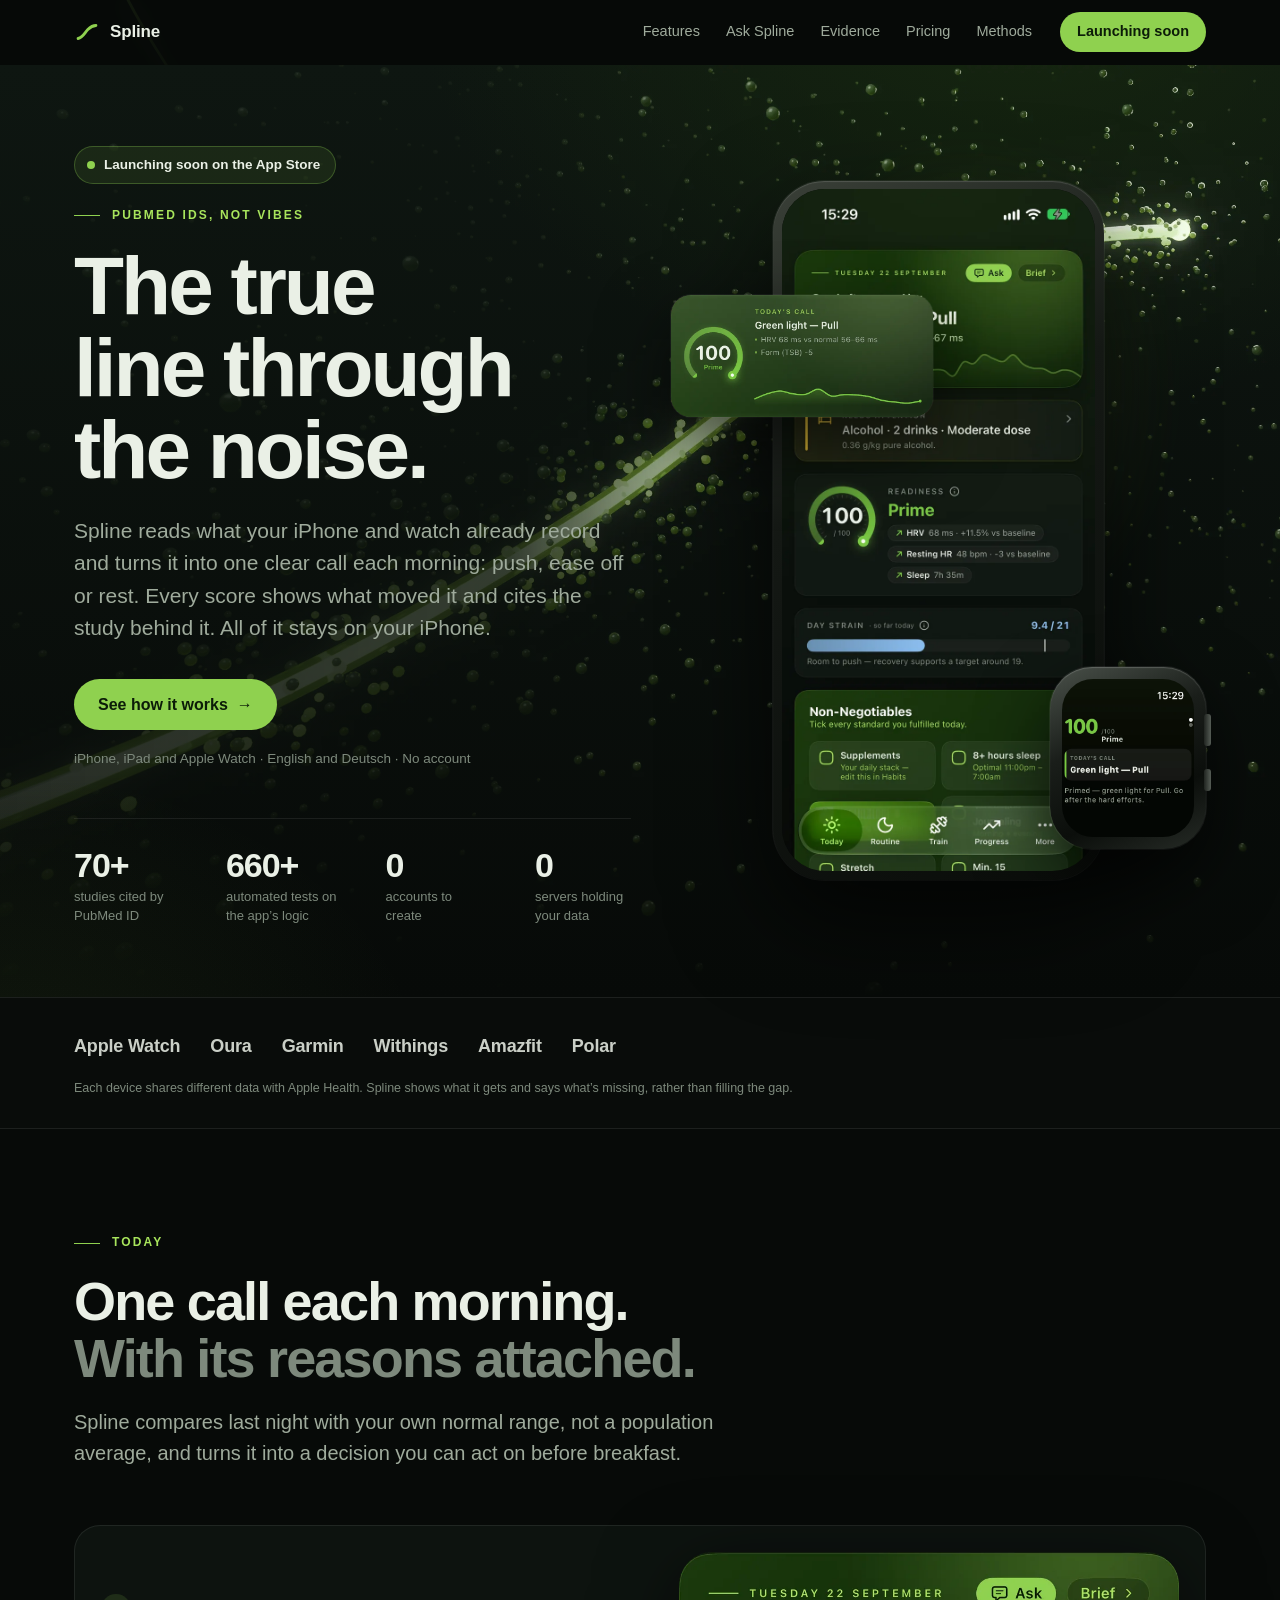
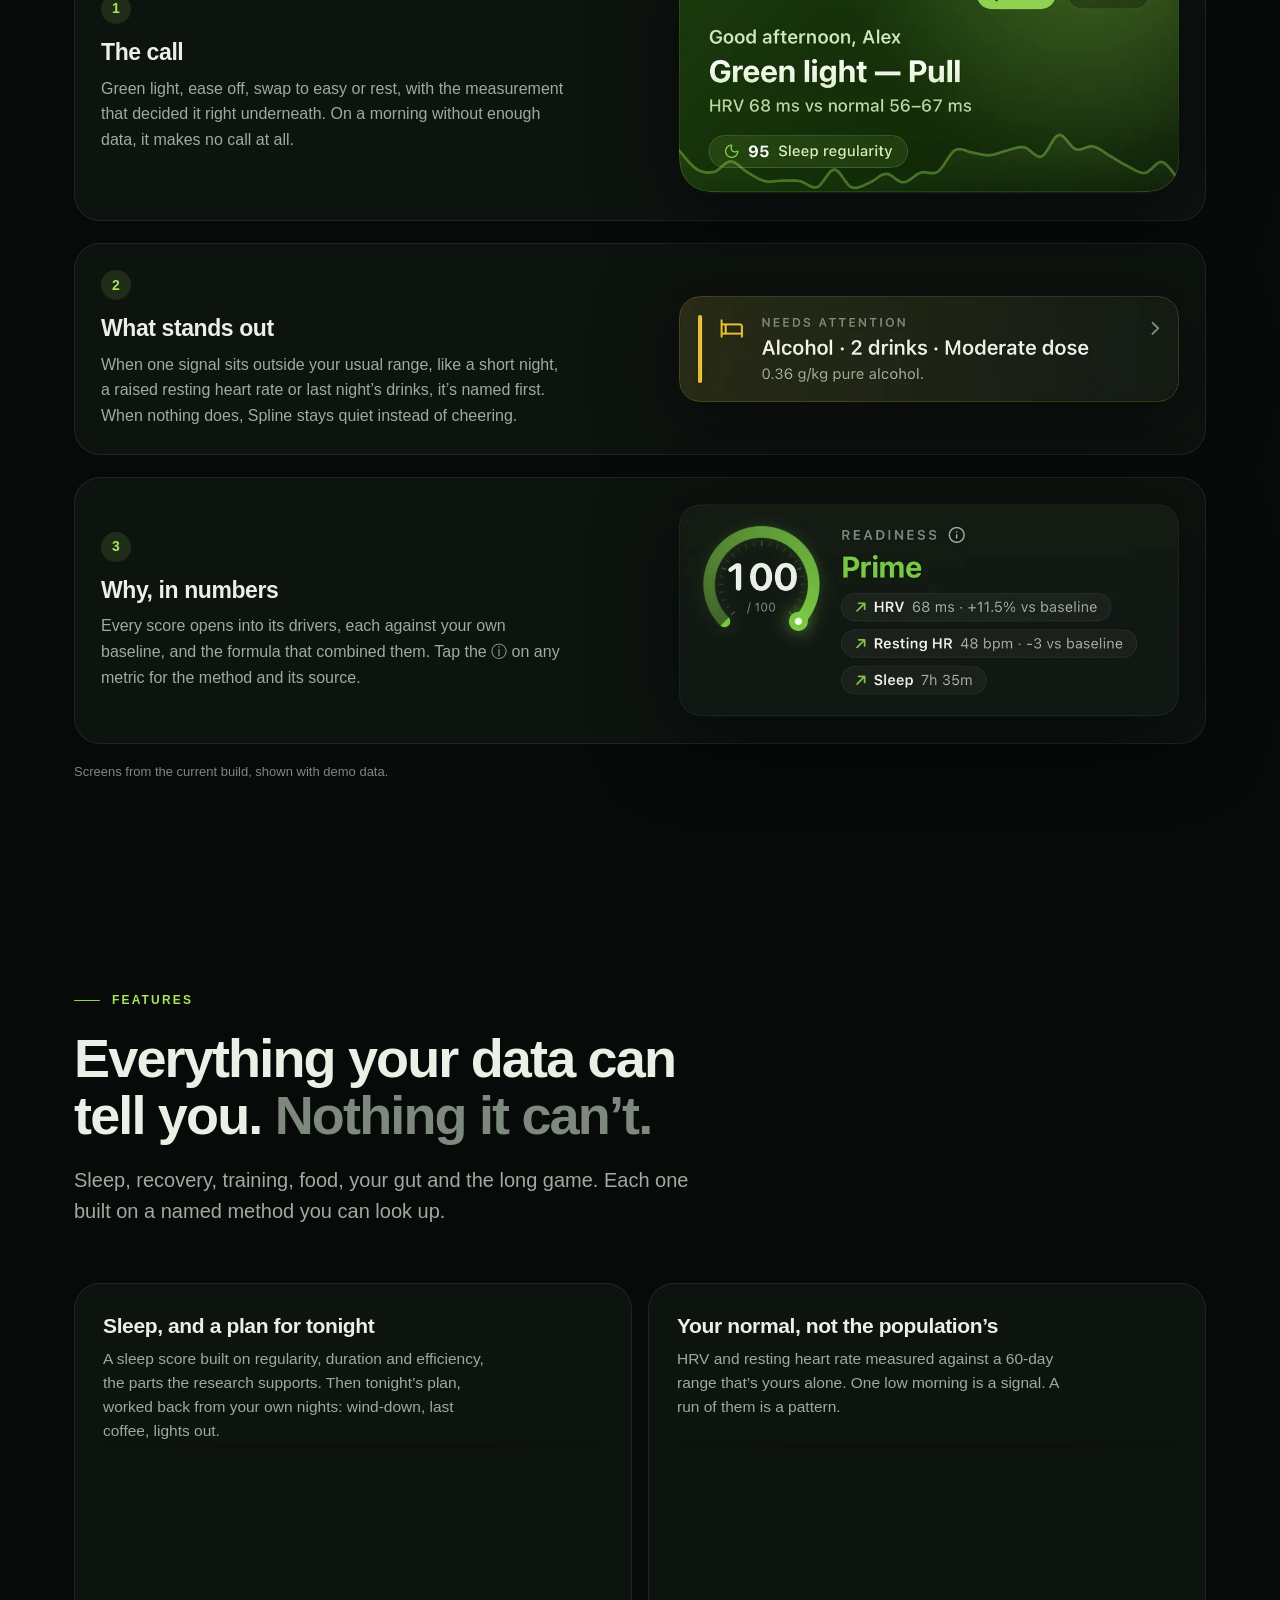
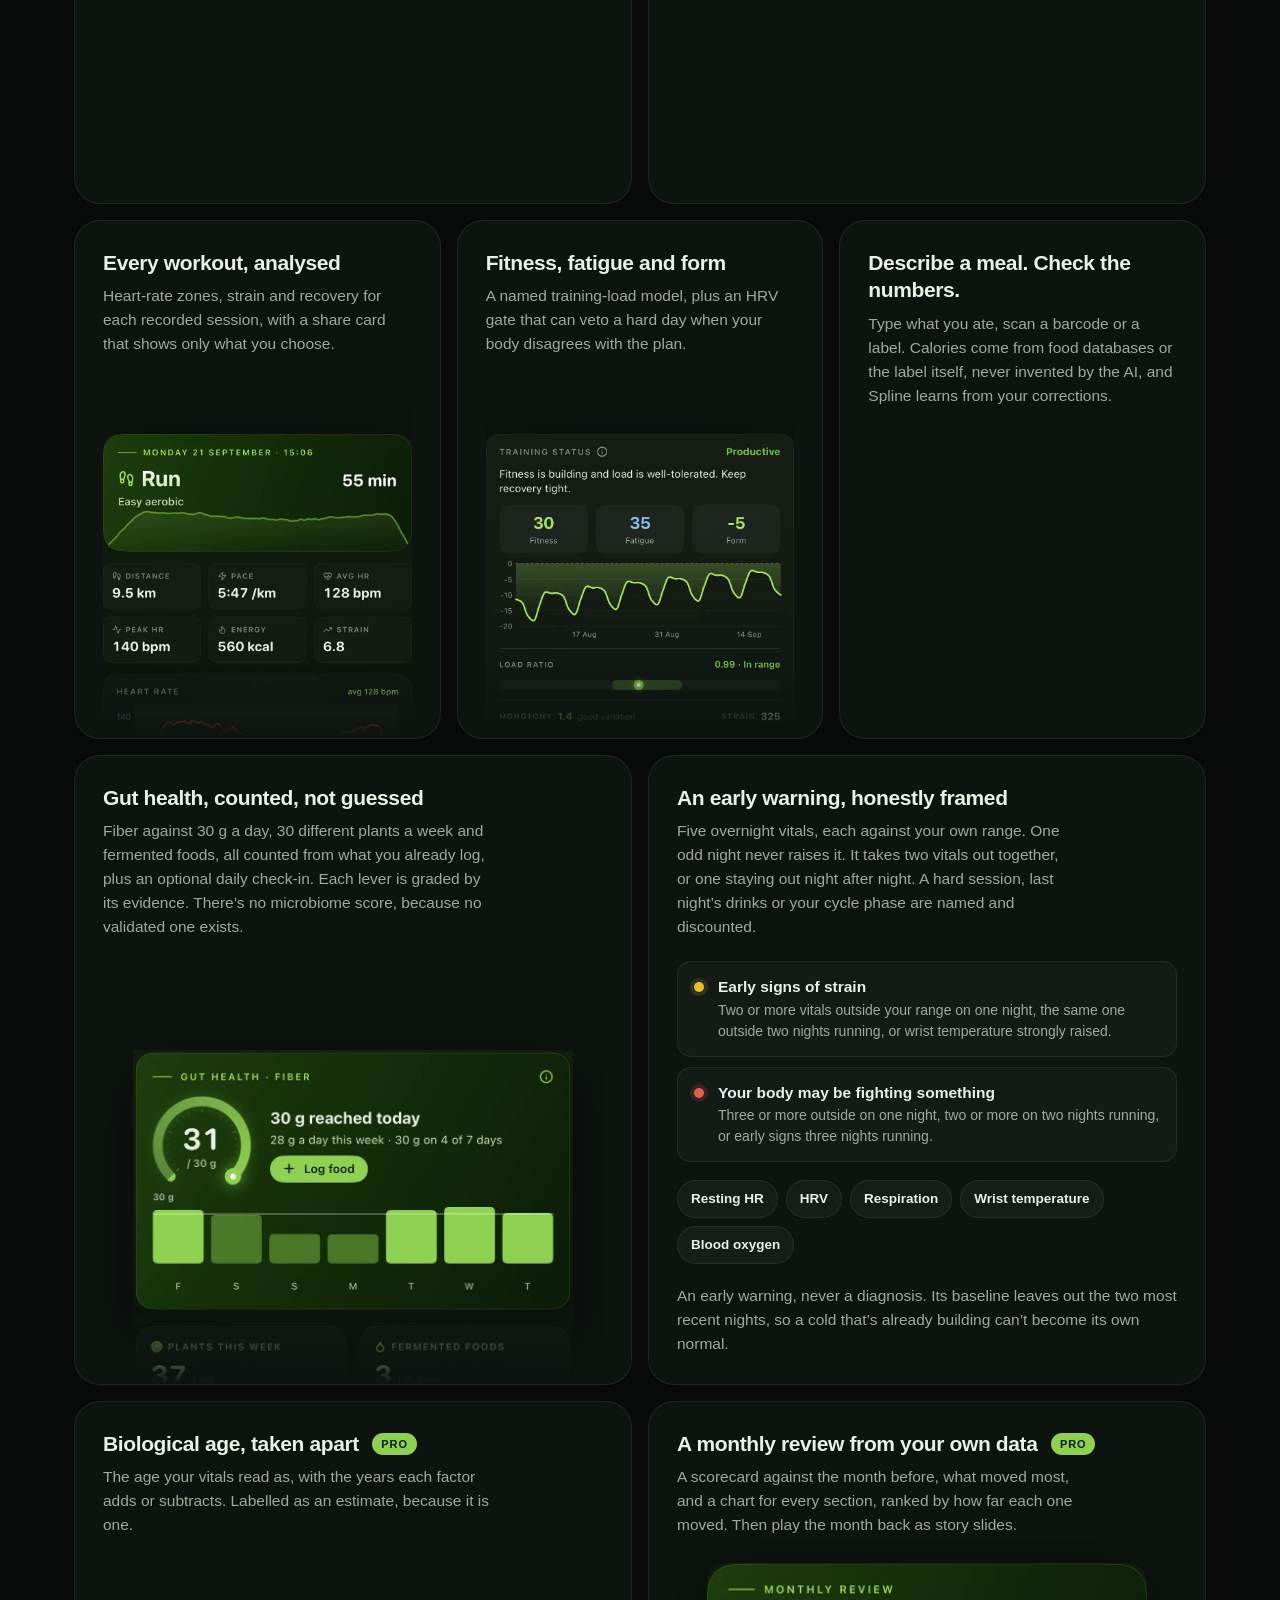
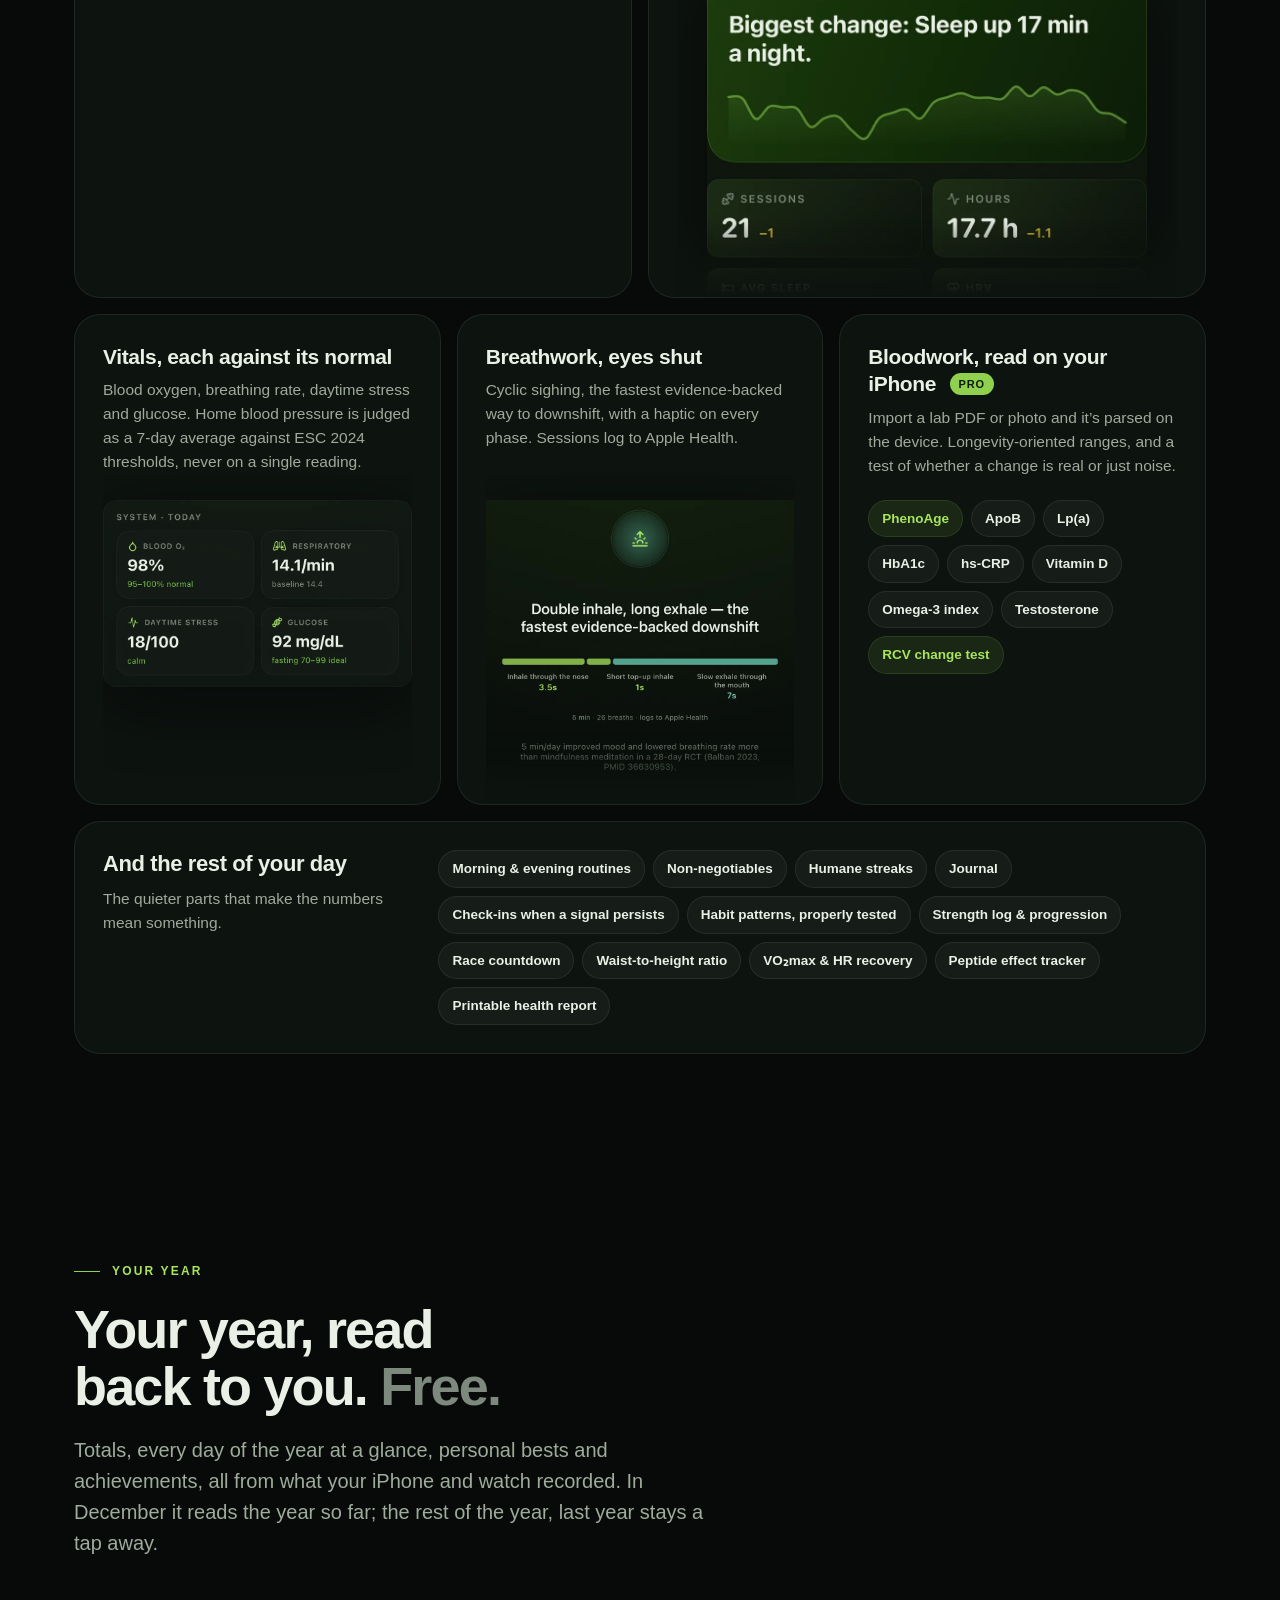
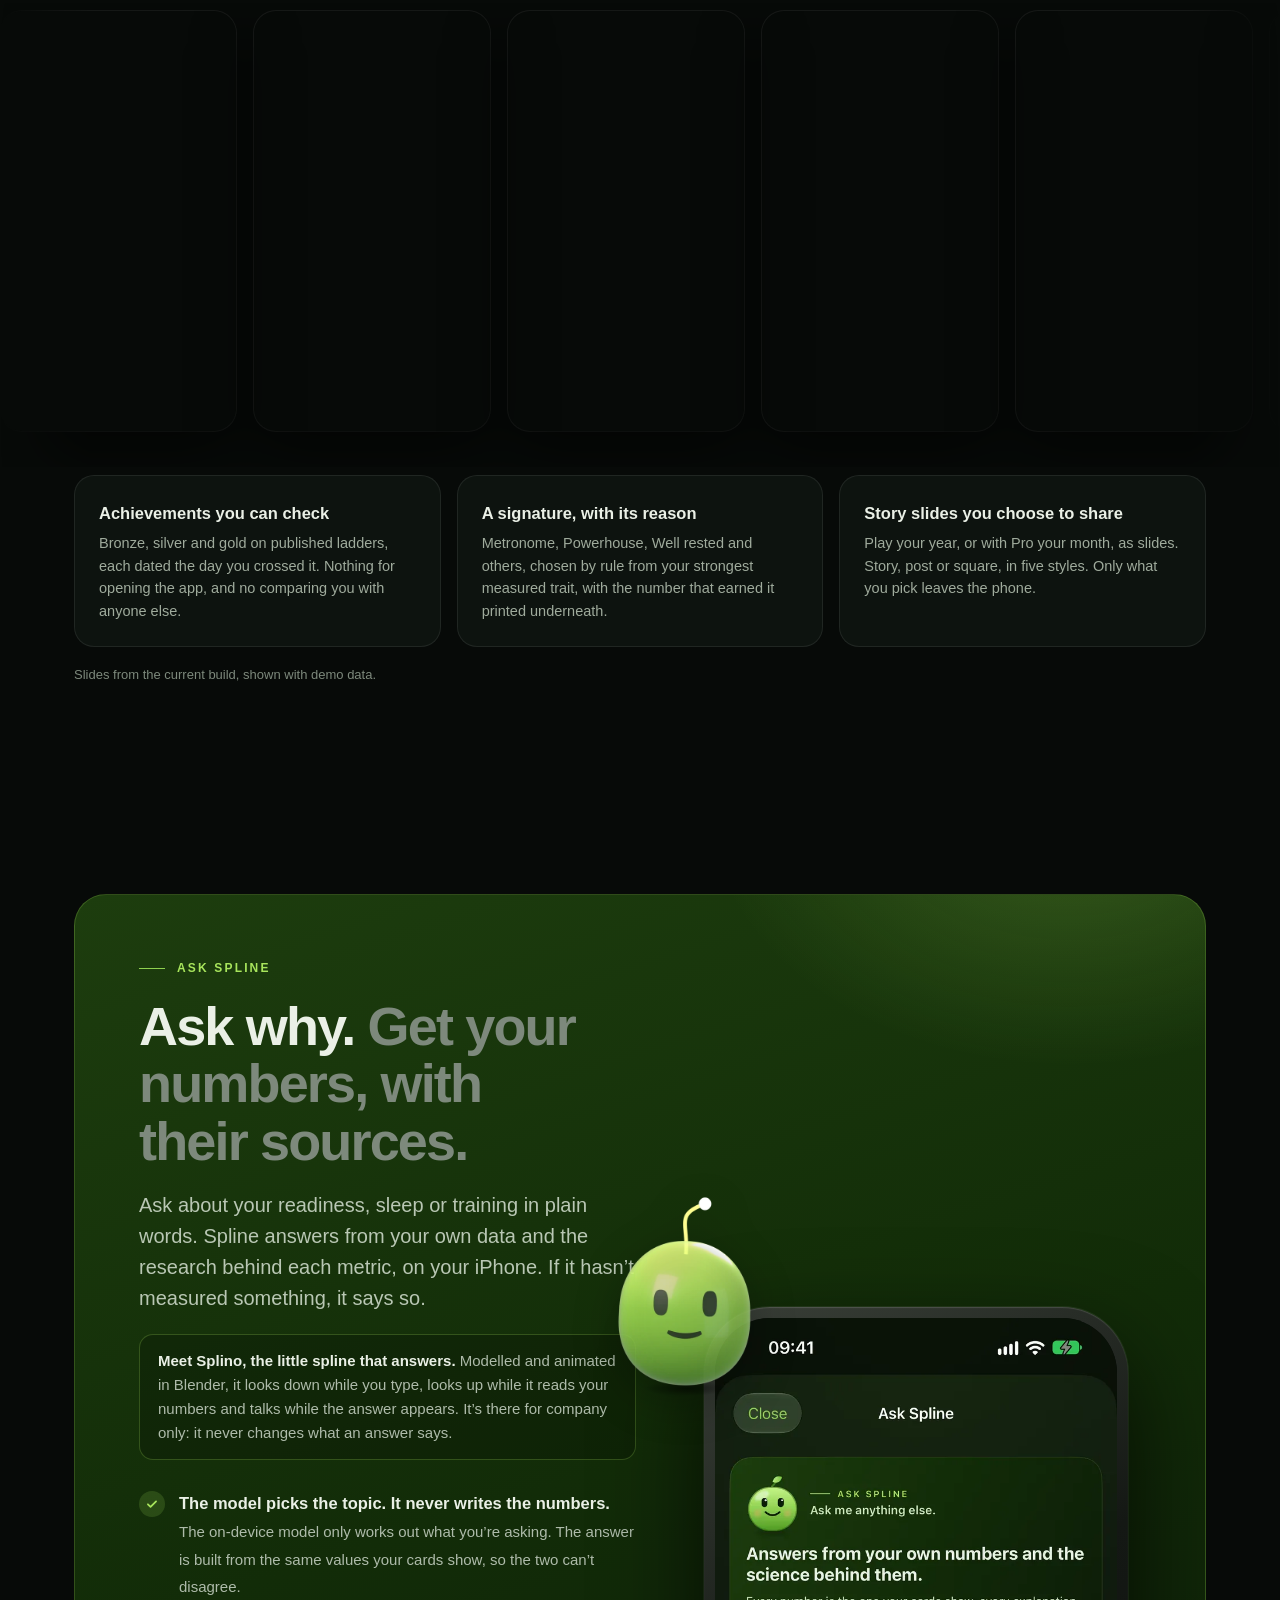
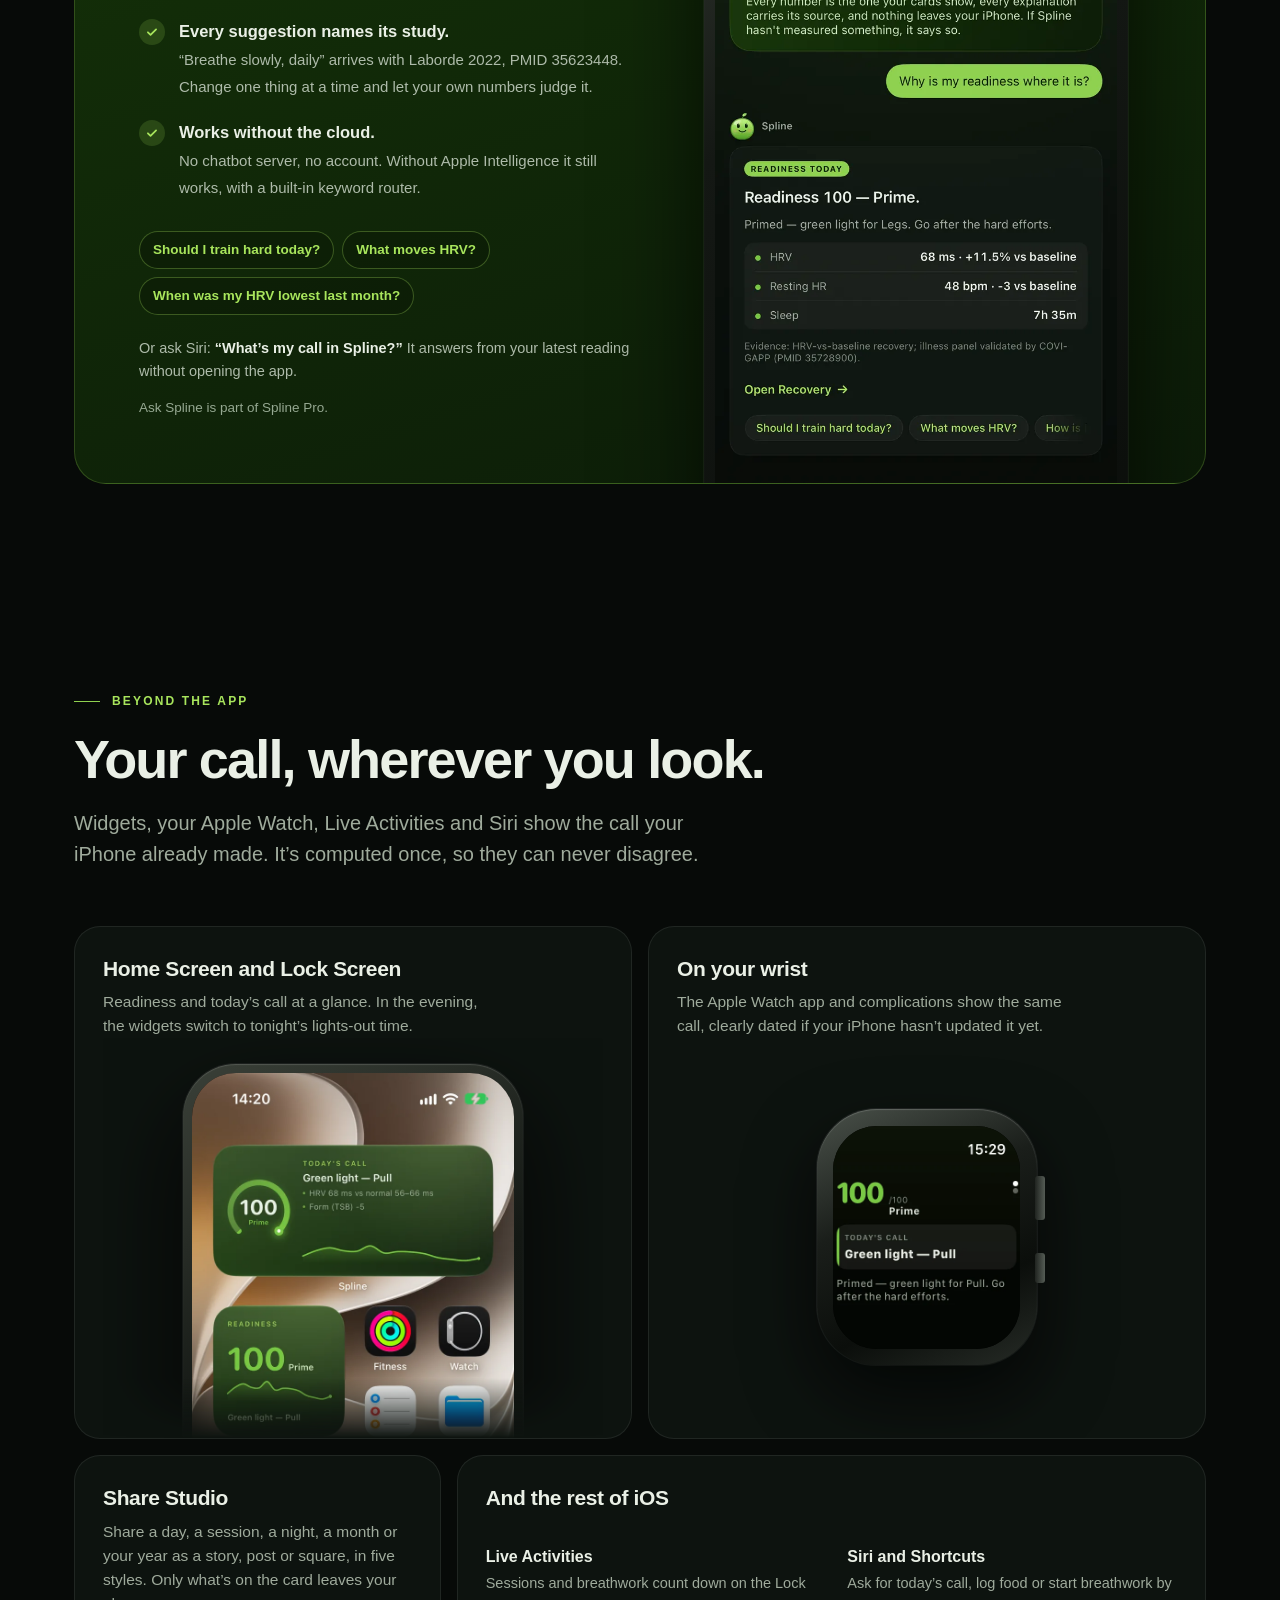
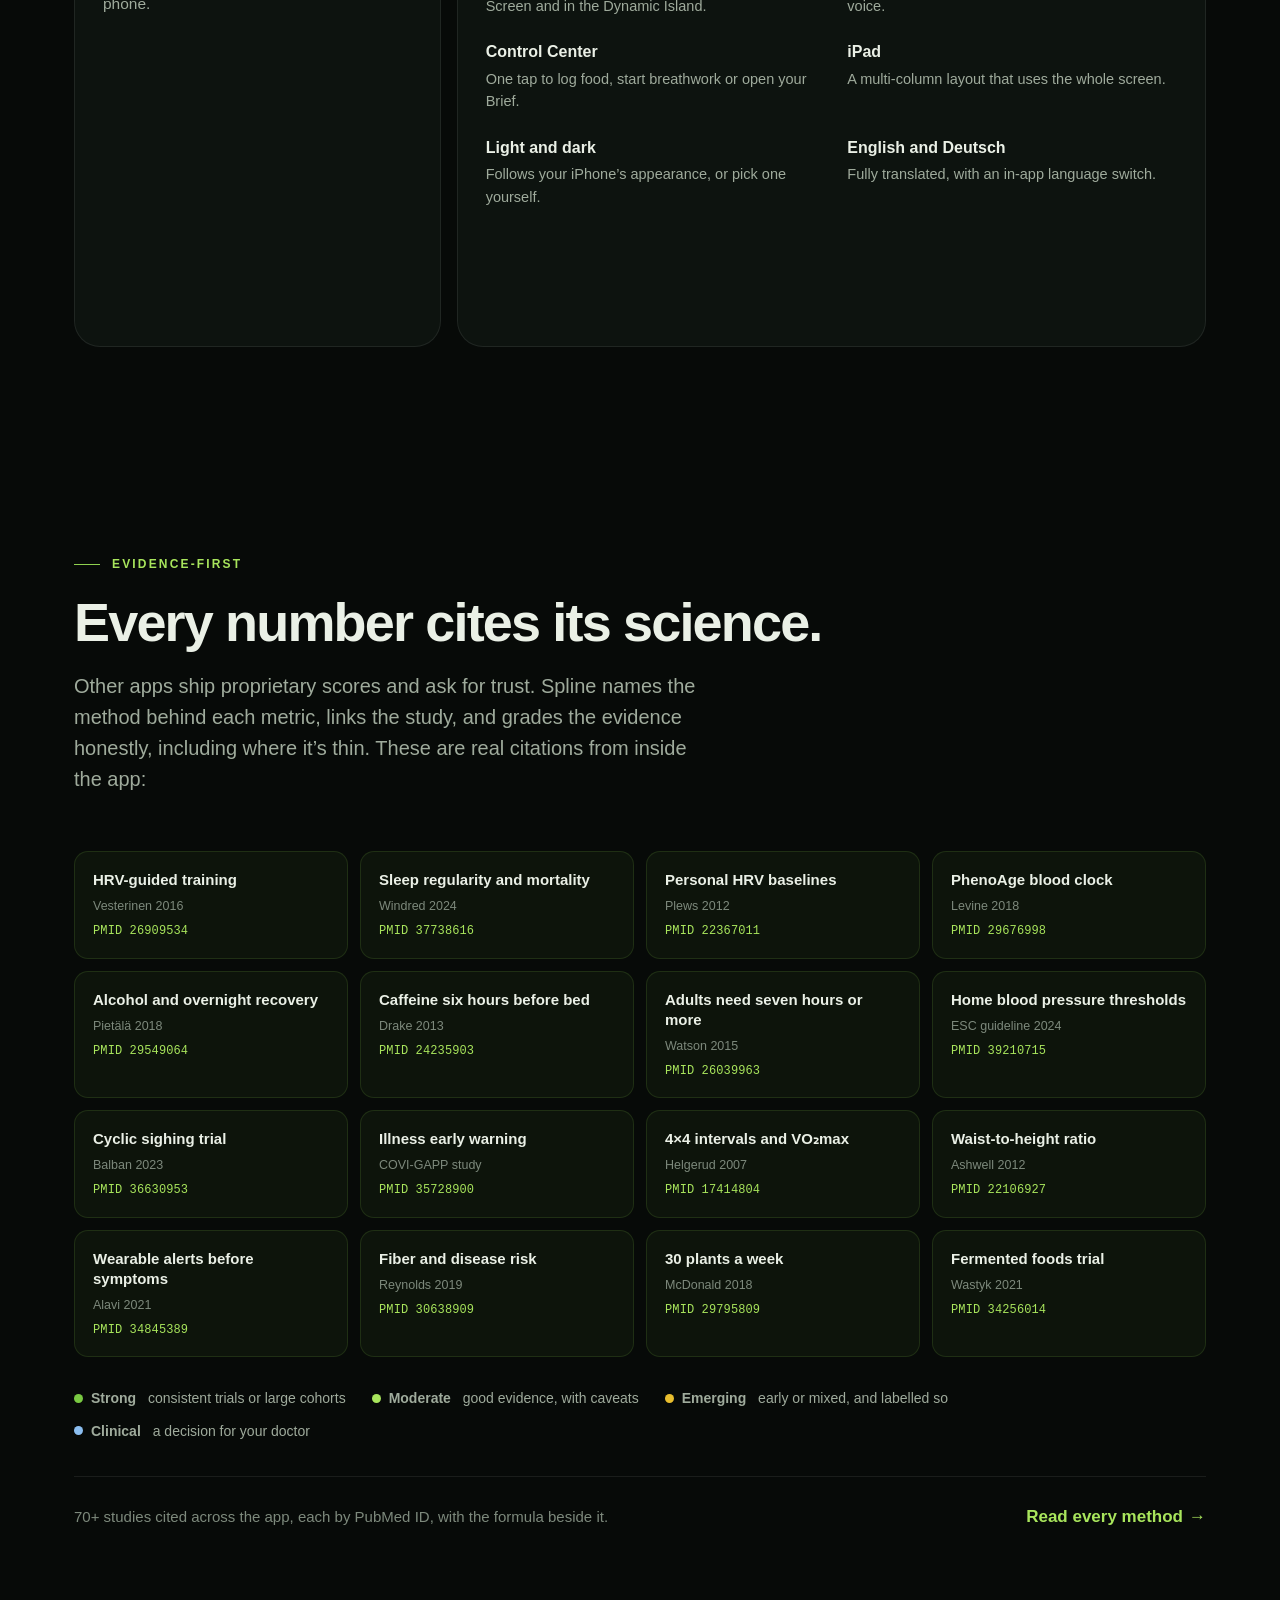
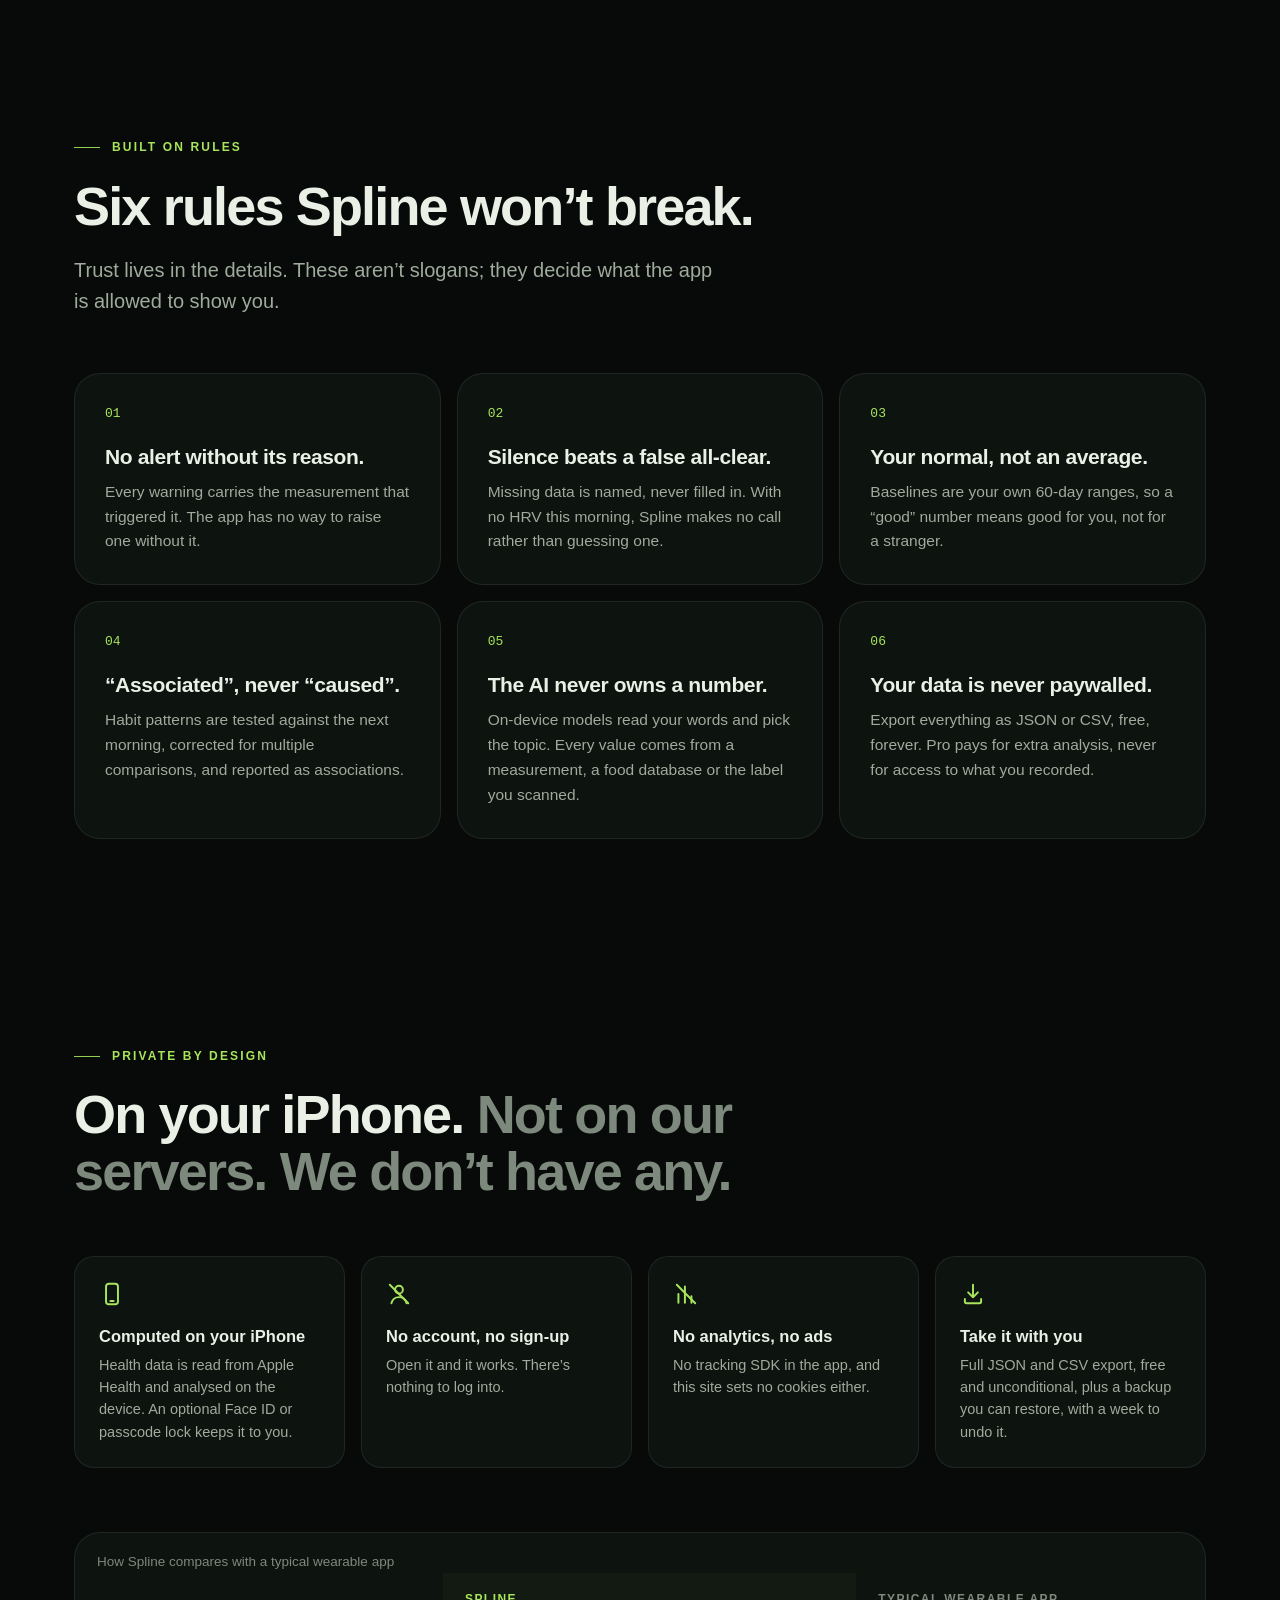
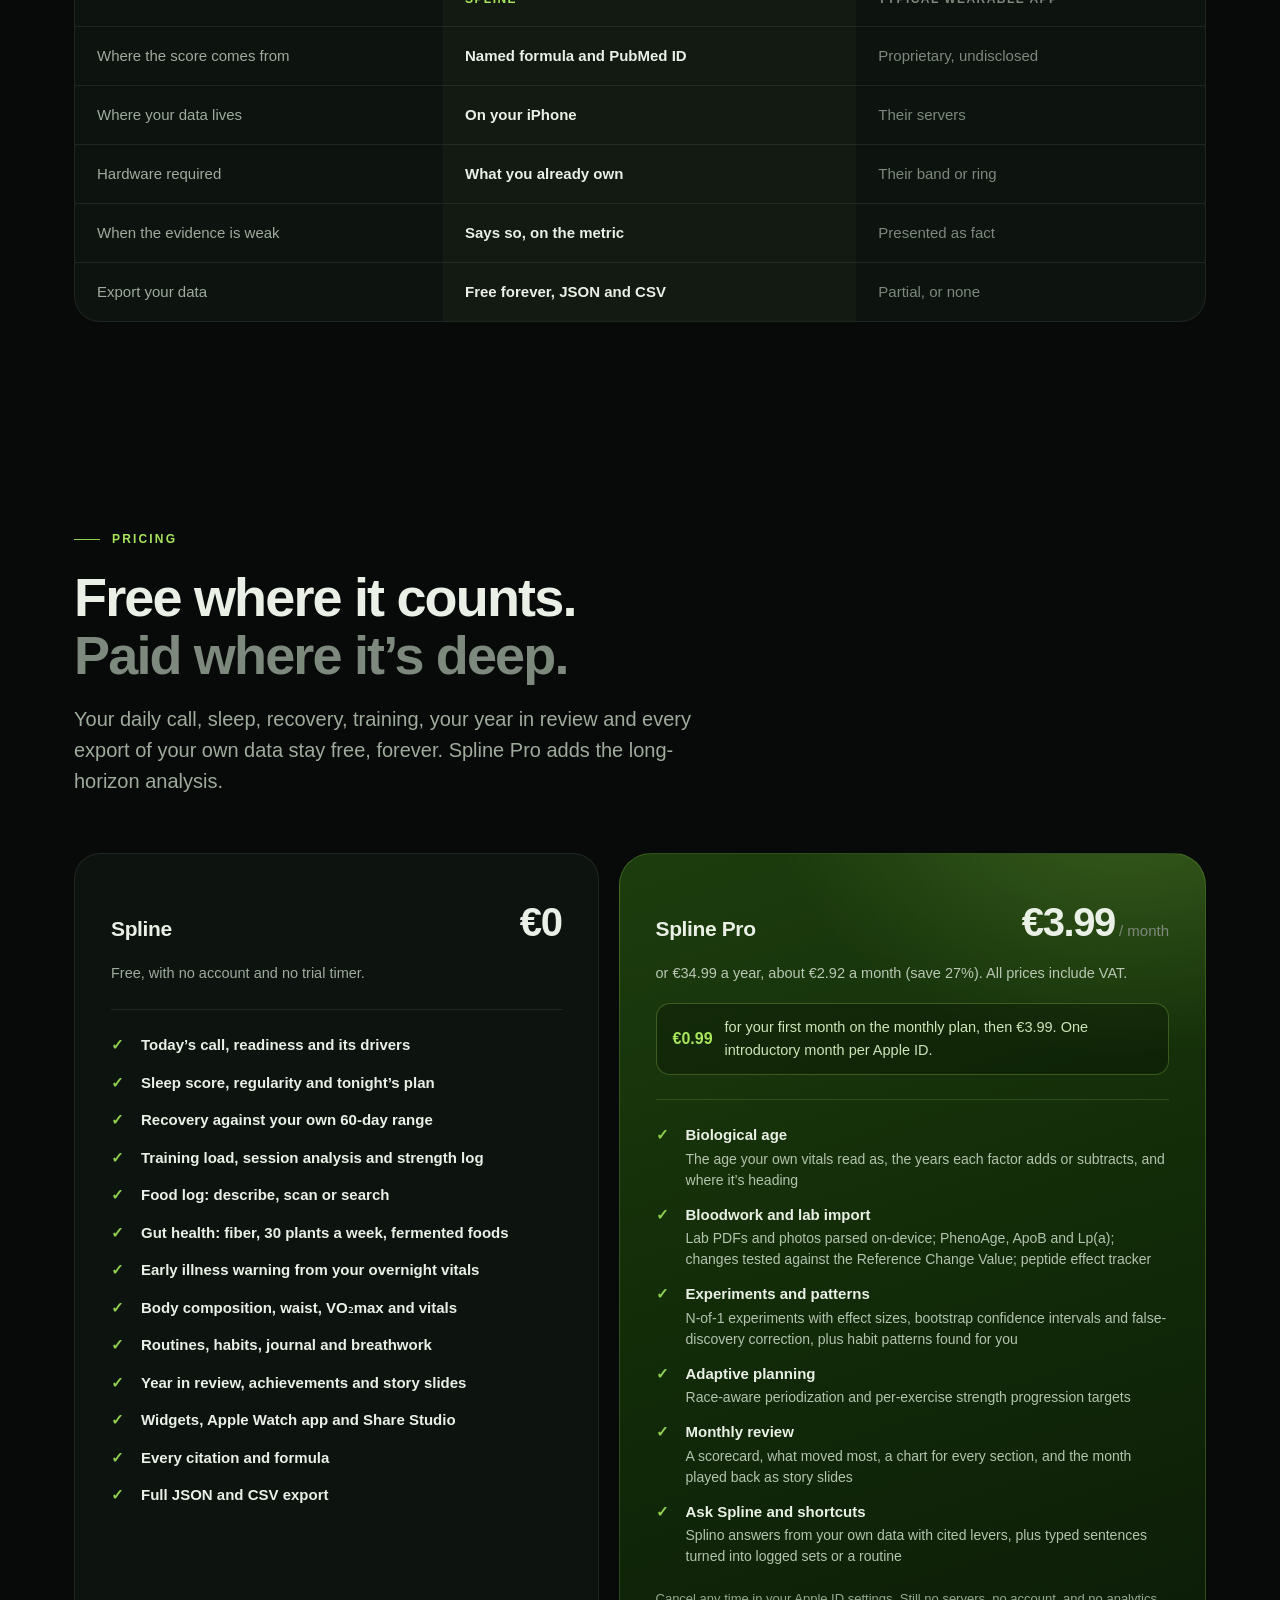
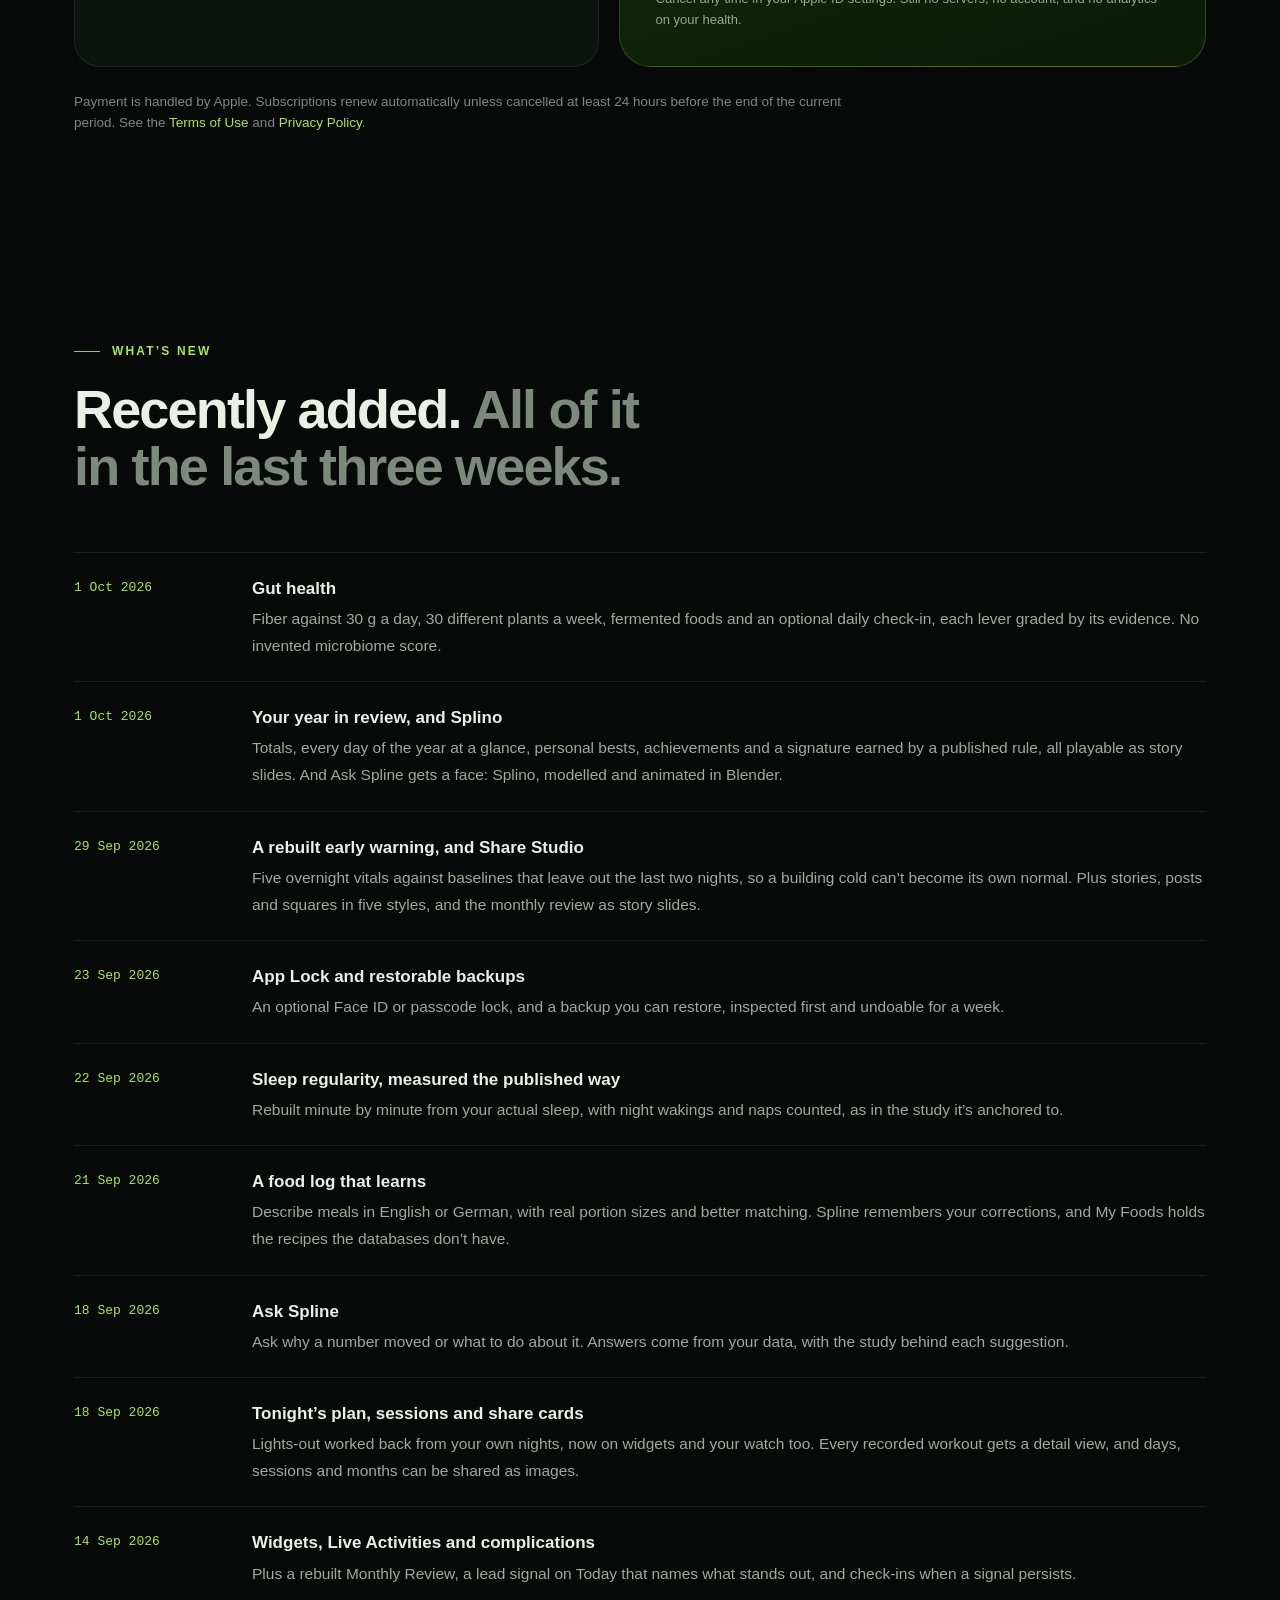
==== commit 9be409a3: "Drop the Apple Health label and Polar's "direct" tag from the works-with strip Co-Authored-By: Claud" ====
--- a/index.html
+++ b/index.html
@@ -119,14 +119,13 @@
 <!-- ============================== Works with ============================== -->
 <div class="works" aria-label="Compatible devices">
   <div class="wrap works-inner">
-    <p class="works-label">Reads Apple Health, so it works with what you already wear.</p>
     <ul class="works-list">
       <li>Apple Watch</li>
       <li>Oura</li>
       <li>Garmin</li>
       <li>Withings</li>
       <li>Amazfit</li>
-      <li>Polar<small>direct</small></li>
+      <li>Polar</li>
     </ul>
     <p class="works-note">Each device shares different data with Apple Health. Spline shows what it gets and says what&rsquo;s missing, rather than filling the gap.</p>
   </div>
--- a/assets/site.css
+++ b/assets/site.css
@@ -253,10 +253,8 @@
   background: rgba(255, 255, 255, 0.012);
 }
 .works-inner { display: flex; align-items: center; gap: 18px 36px; flex-wrap: wrap; justify-content: space-between; }
-.works-label { font-size: 14px; color: var(--text-dim); max-width: 330px; line-height: 1.5; }
 .works-list { display: flex; flex-wrap: wrap; gap: 10px 30px; list-style: none; }
 .works-list li { font-size: 18px; font-weight: 650; letter-spacing: -0.01em; color: var(--text); opacity: 0.86; }
-.works-list li small { font-size: 12px; font-weight: 600; color: var(--accent-text); margin-left: 6px; letter-spacing: 0.02em; }
 .works-note { width: 100%; font-size: 12.5px; color: var(--text-faint); }
 
 /* ---------- Today, explained (the glass box) ---------- */
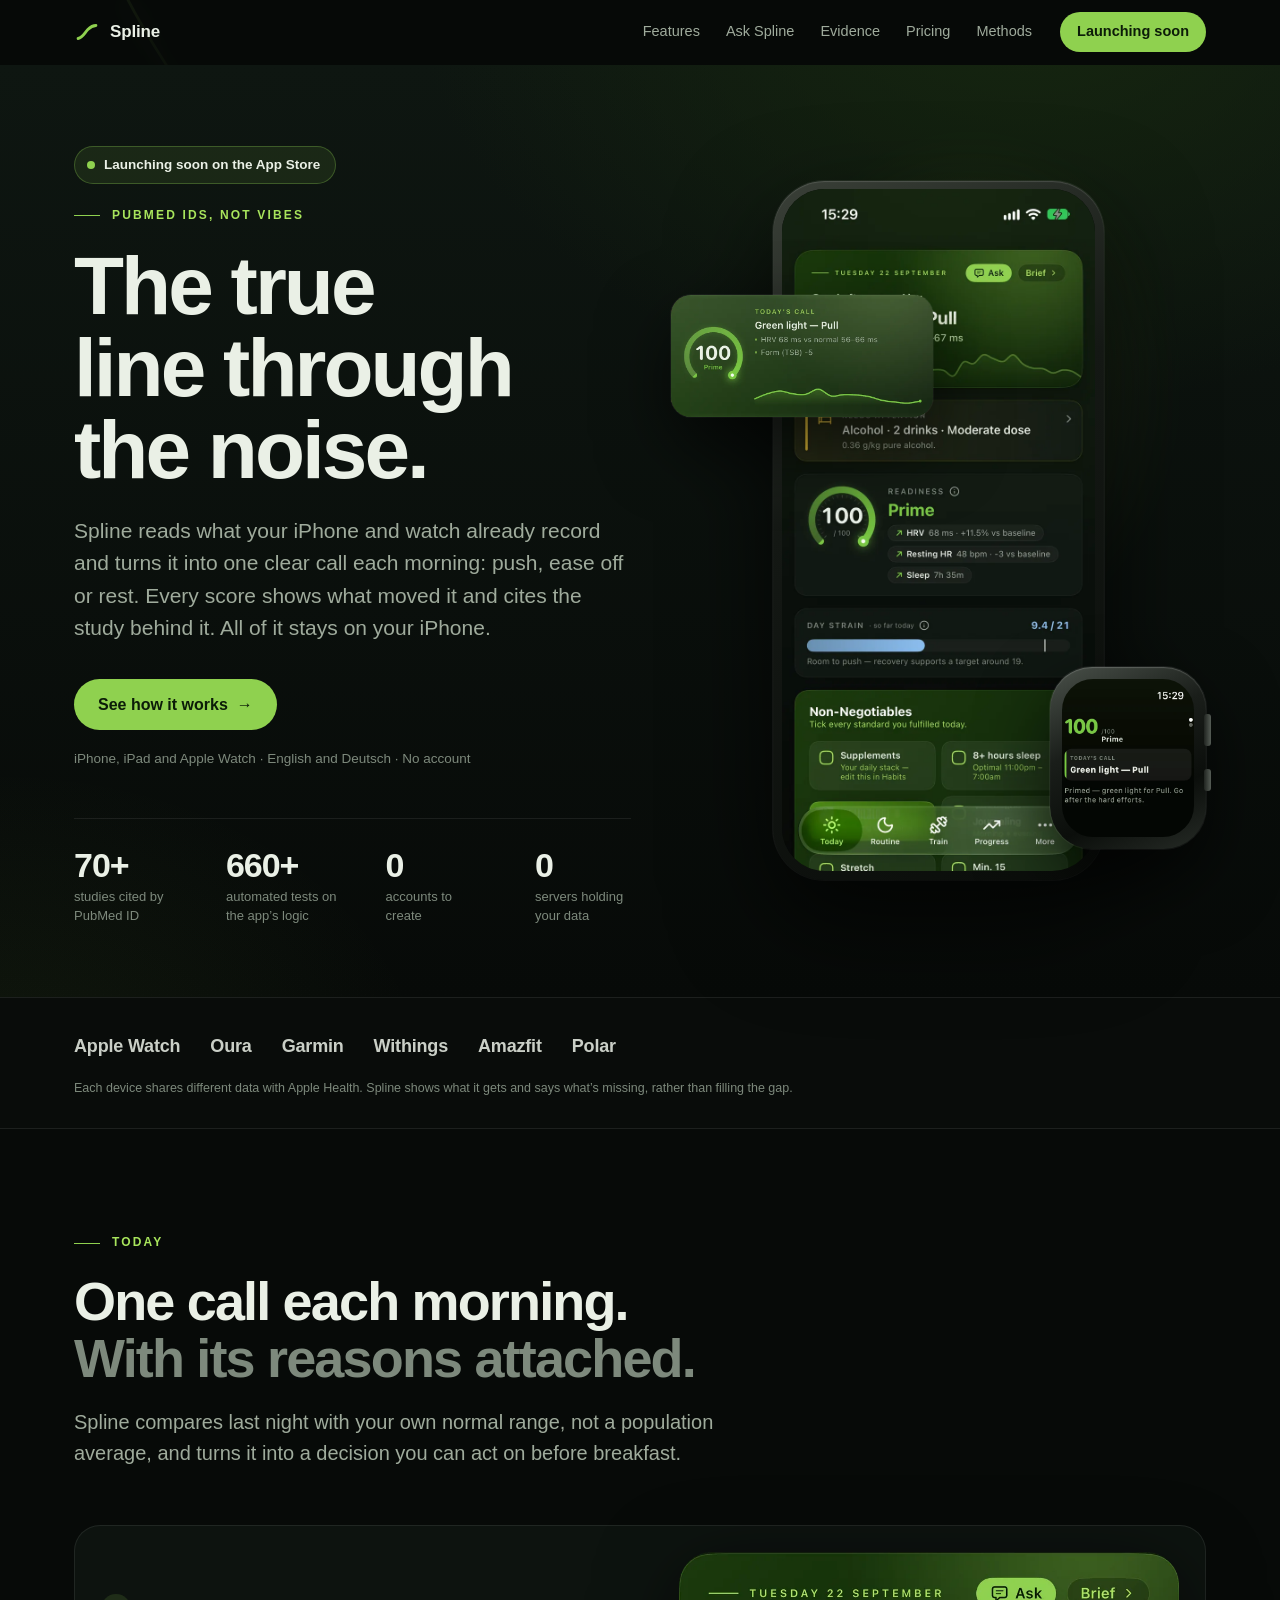
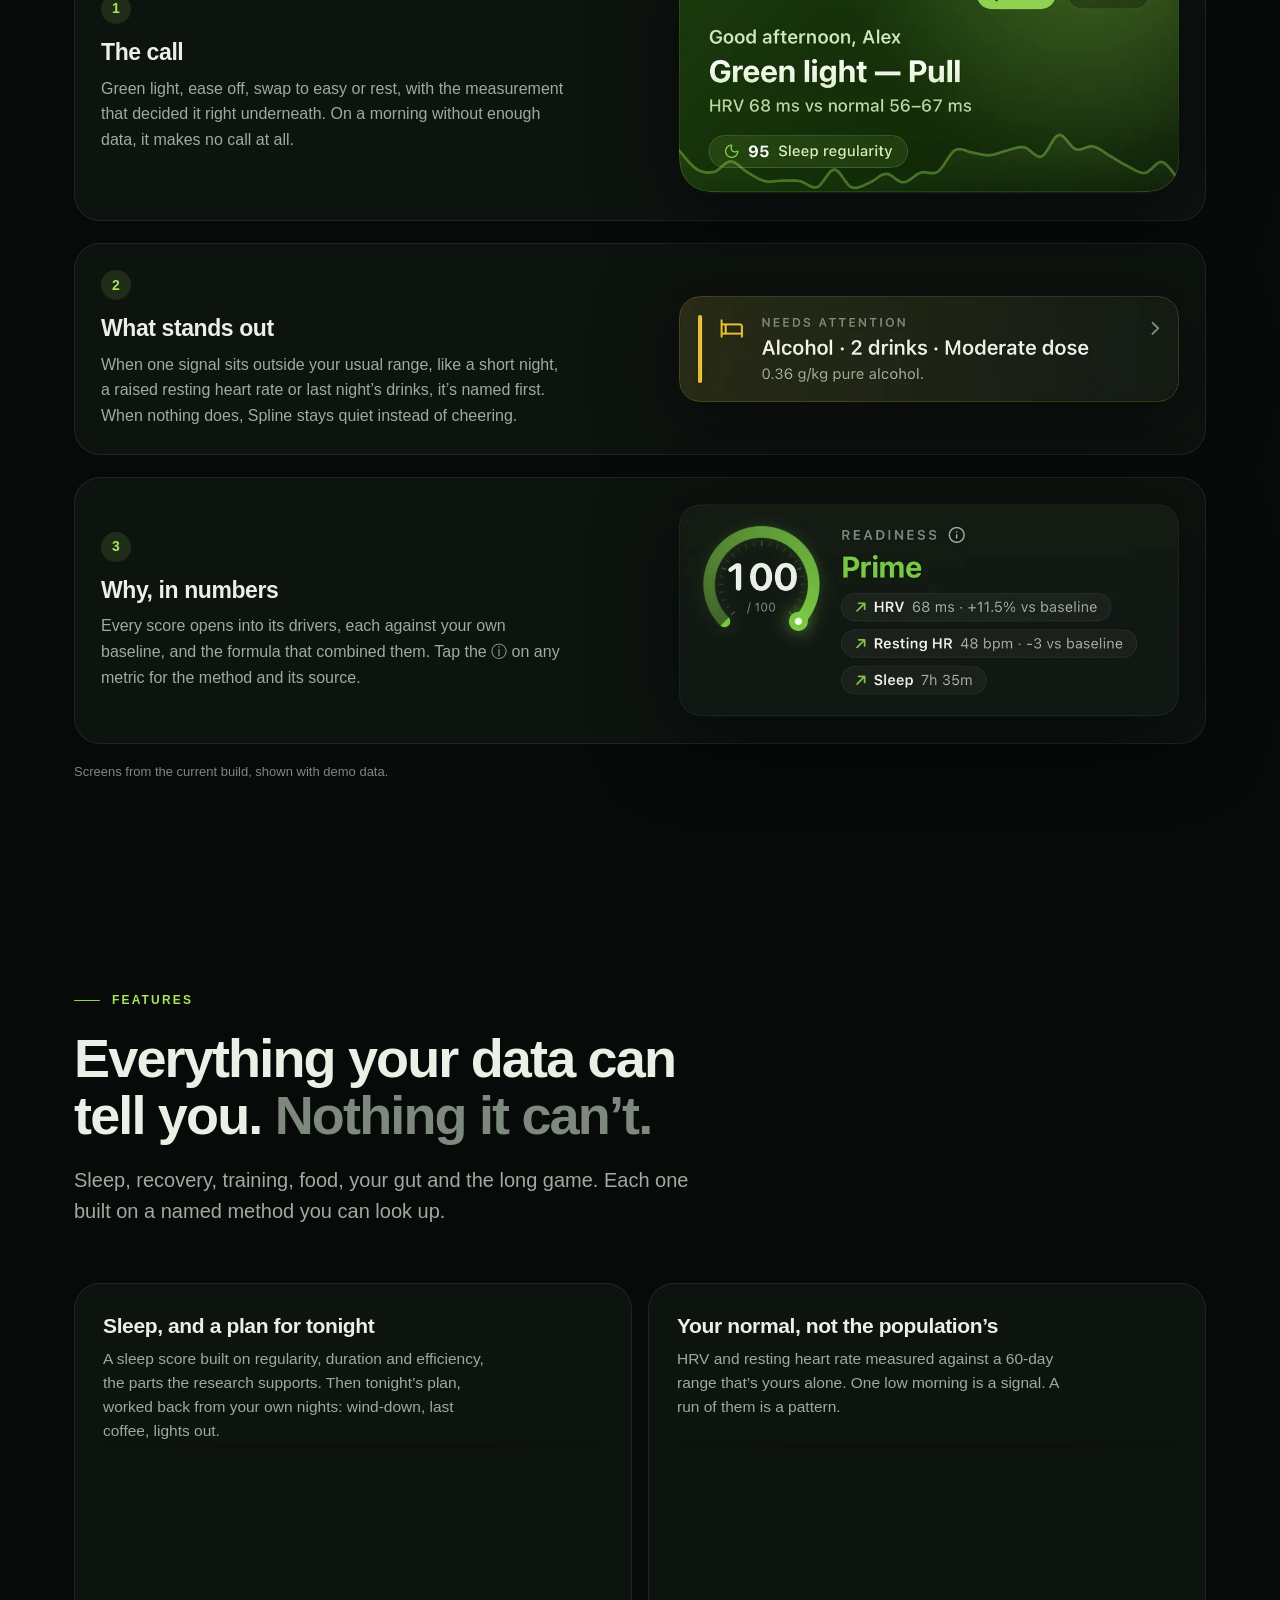
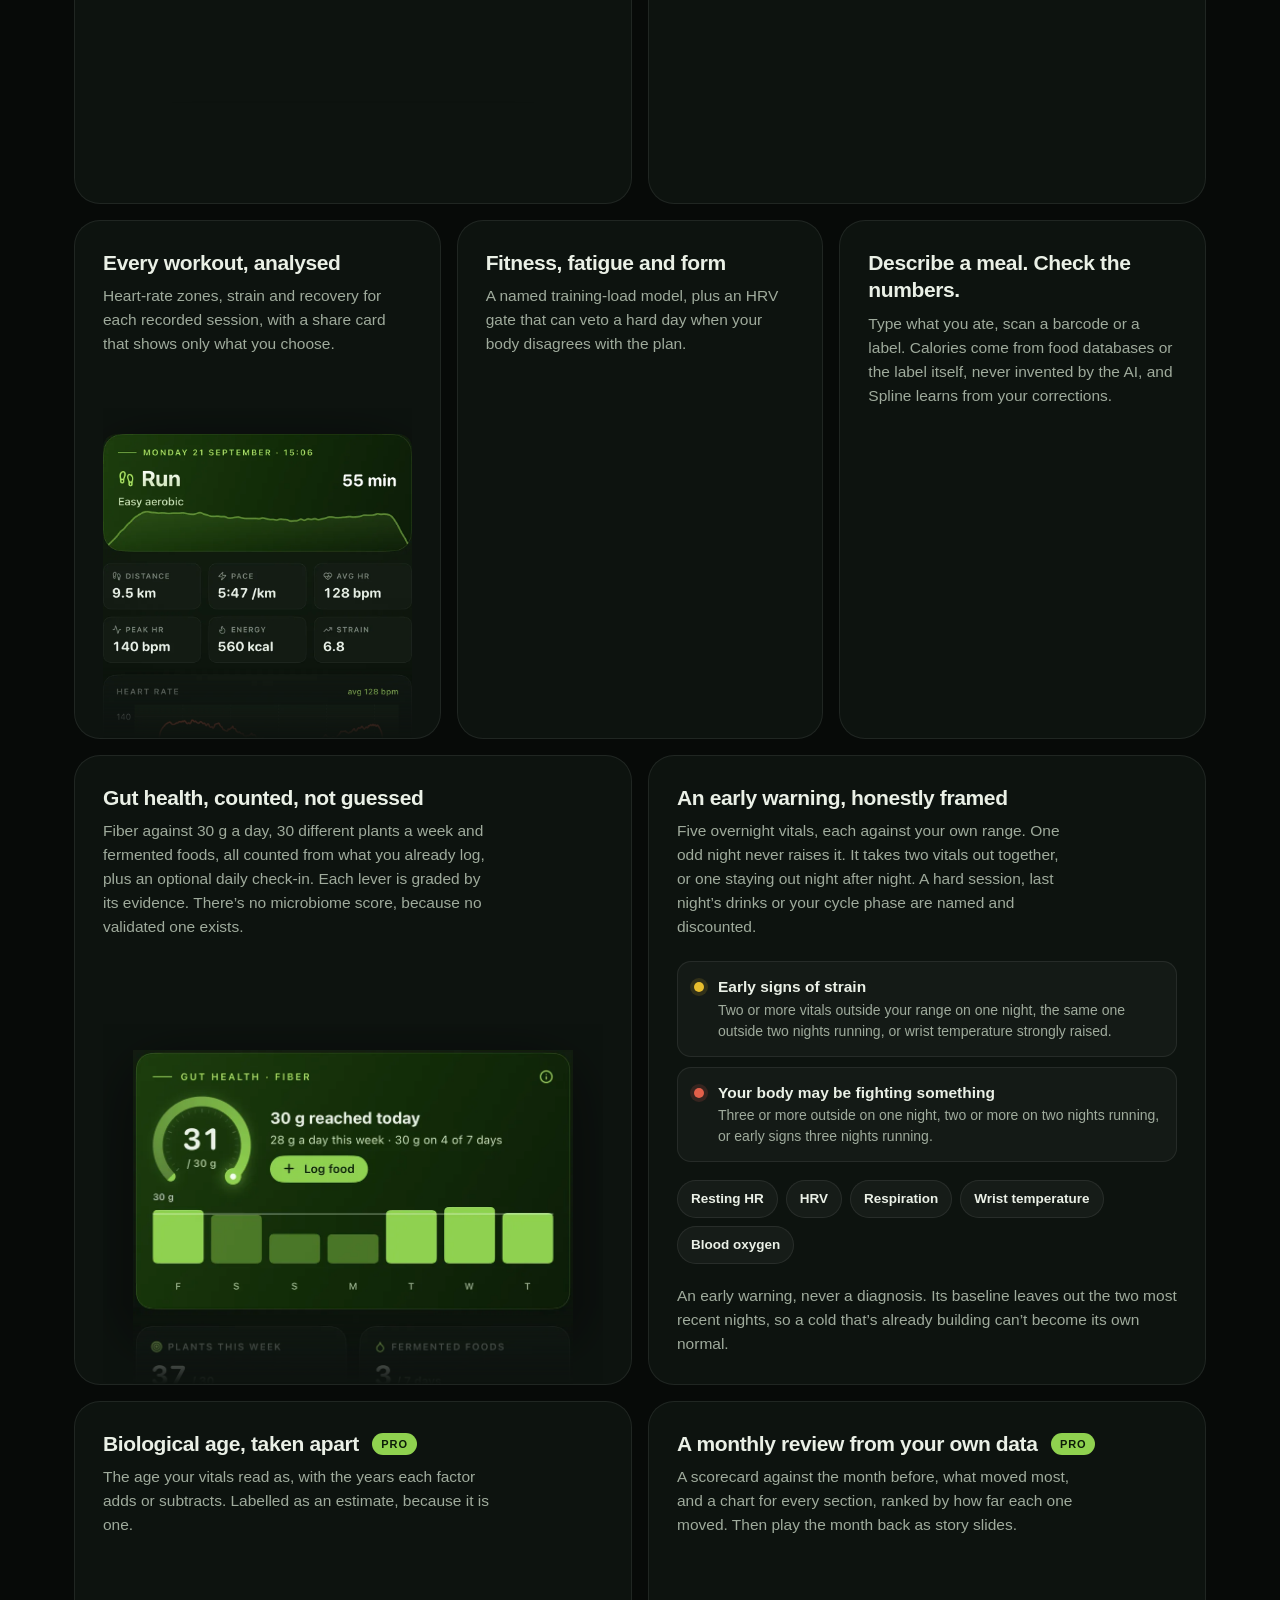
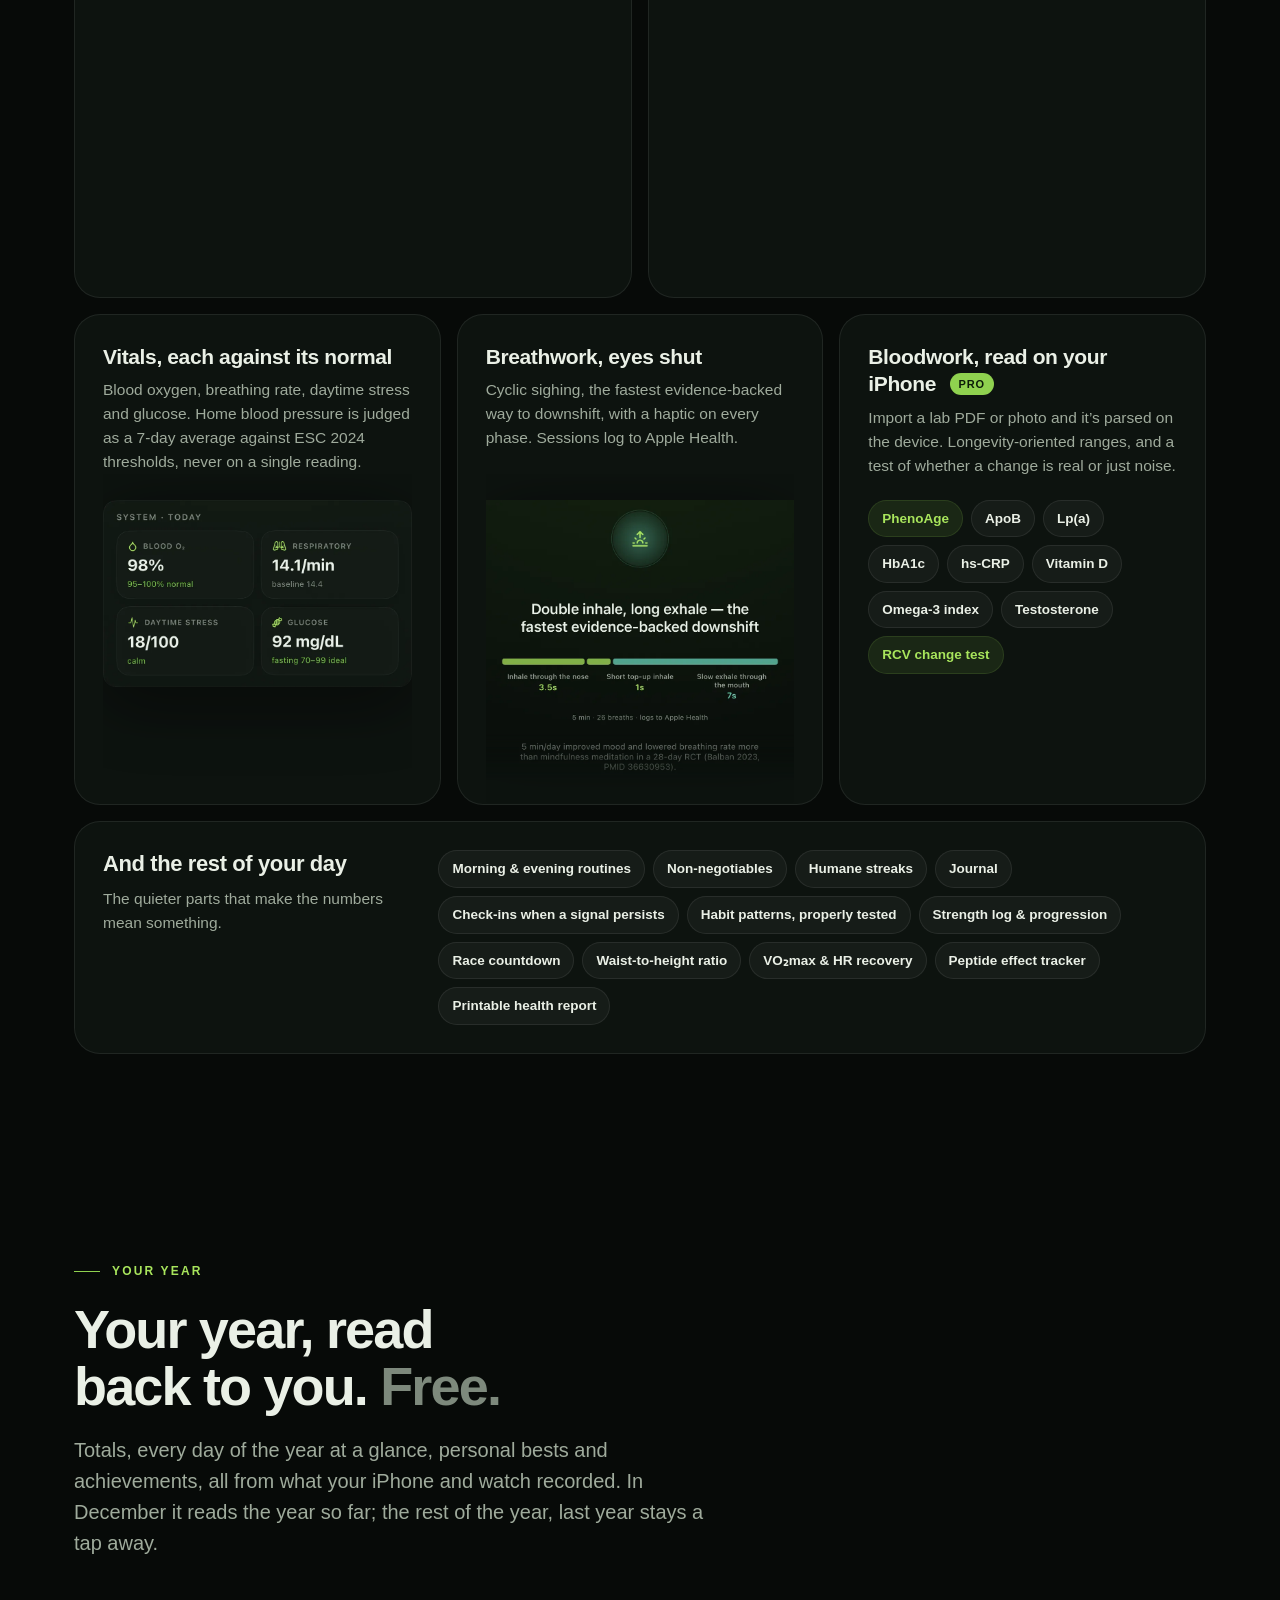
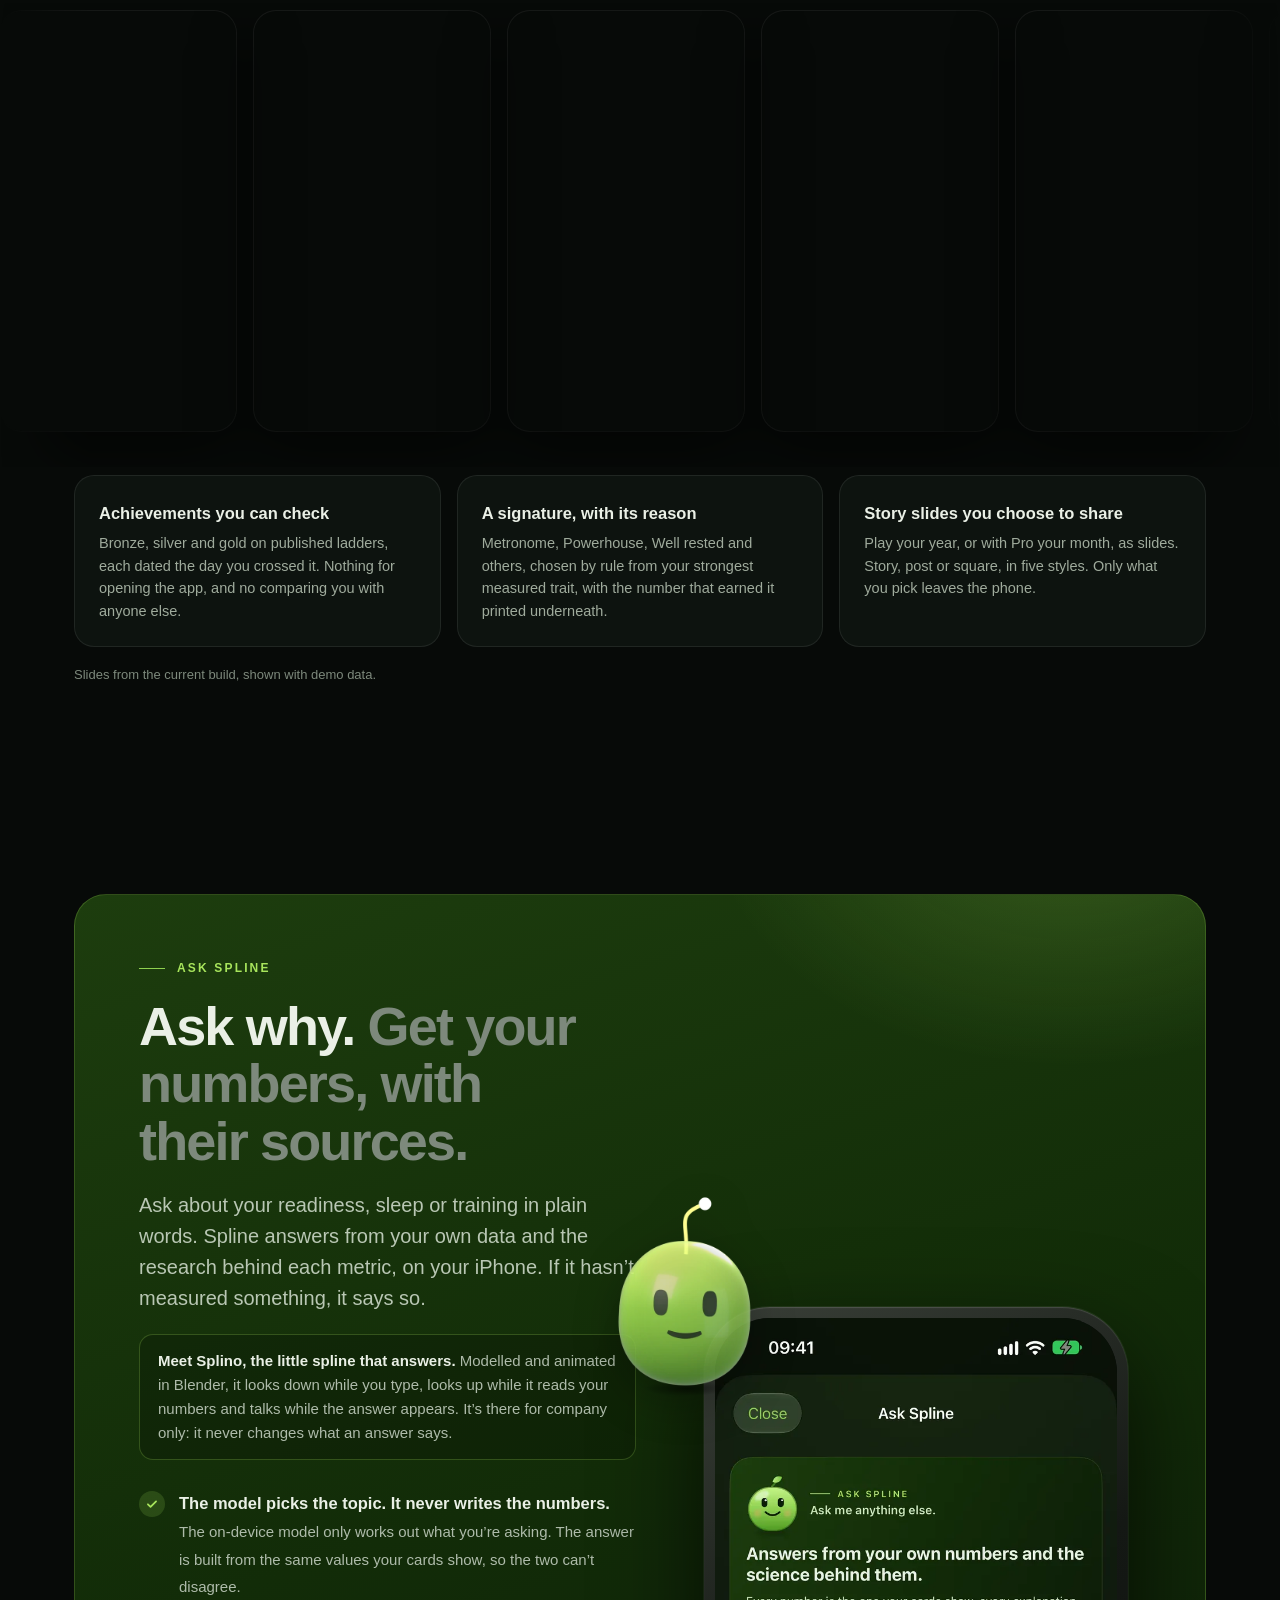
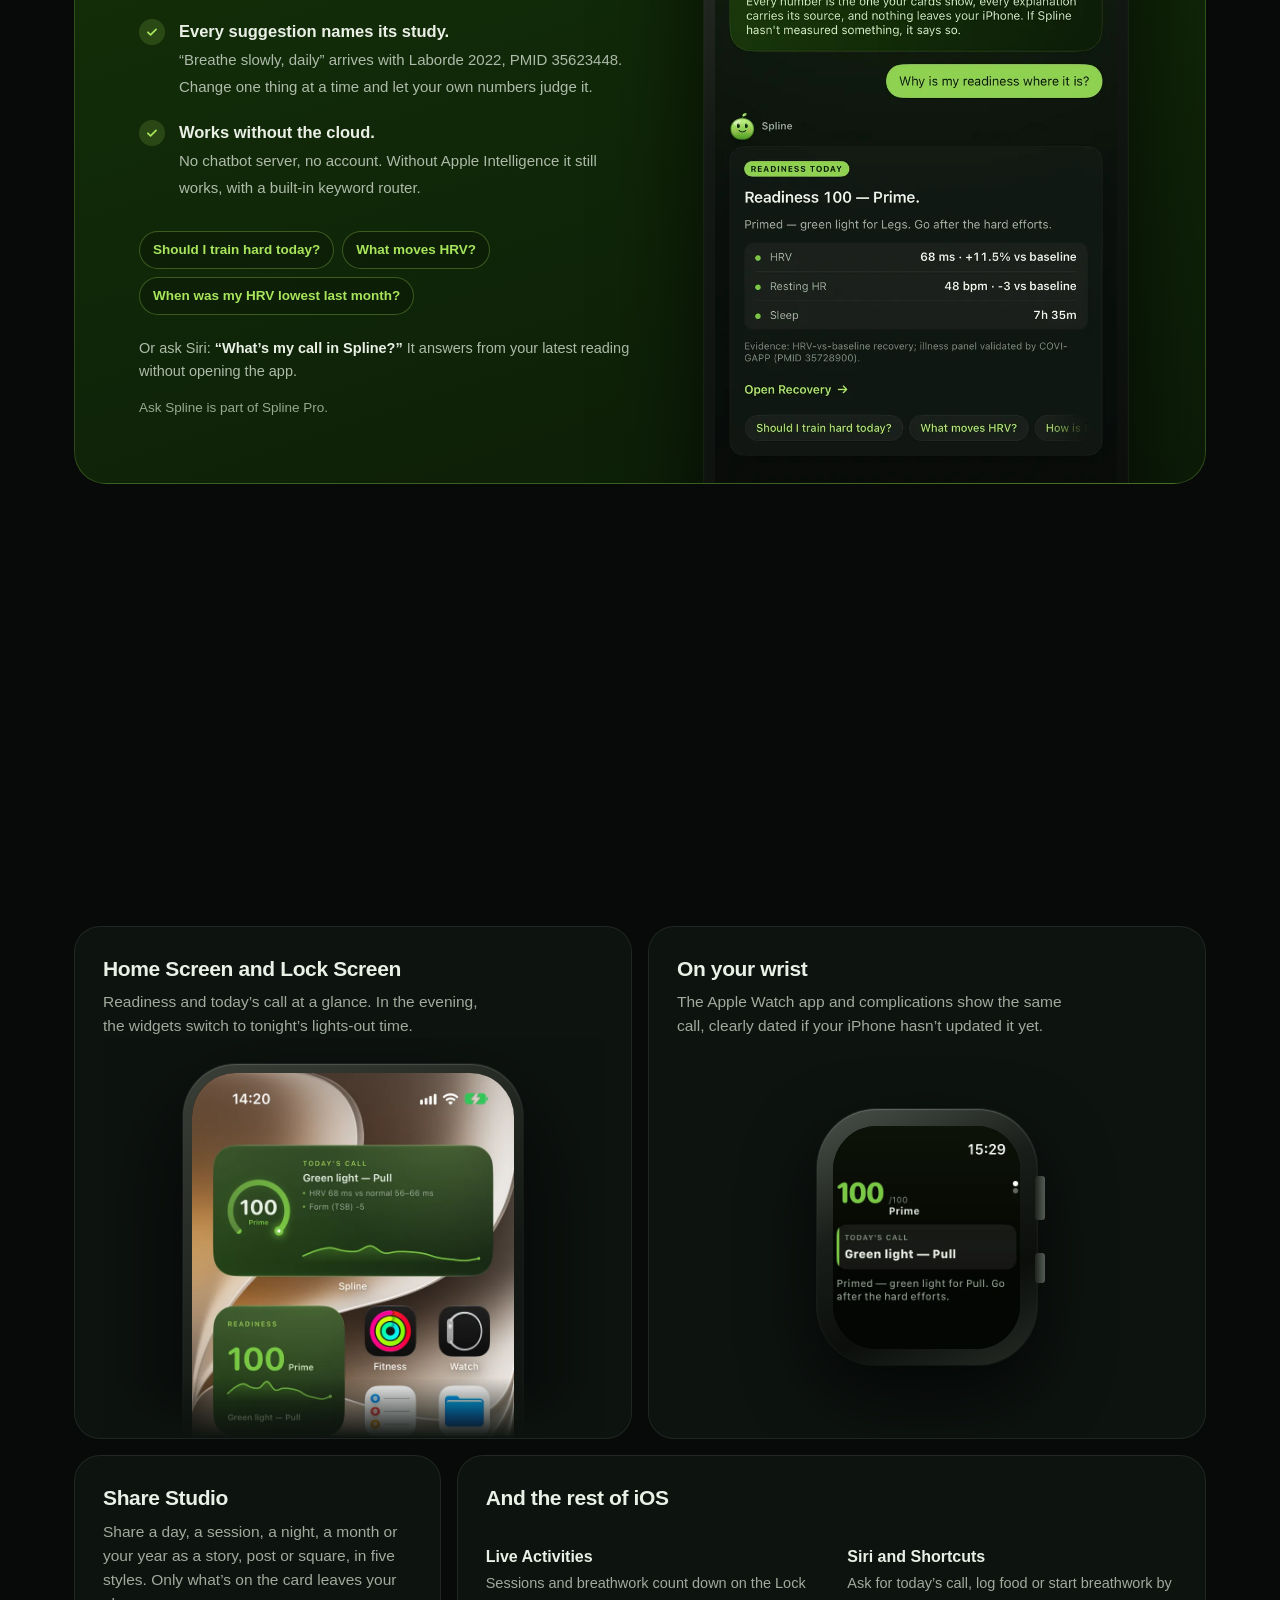
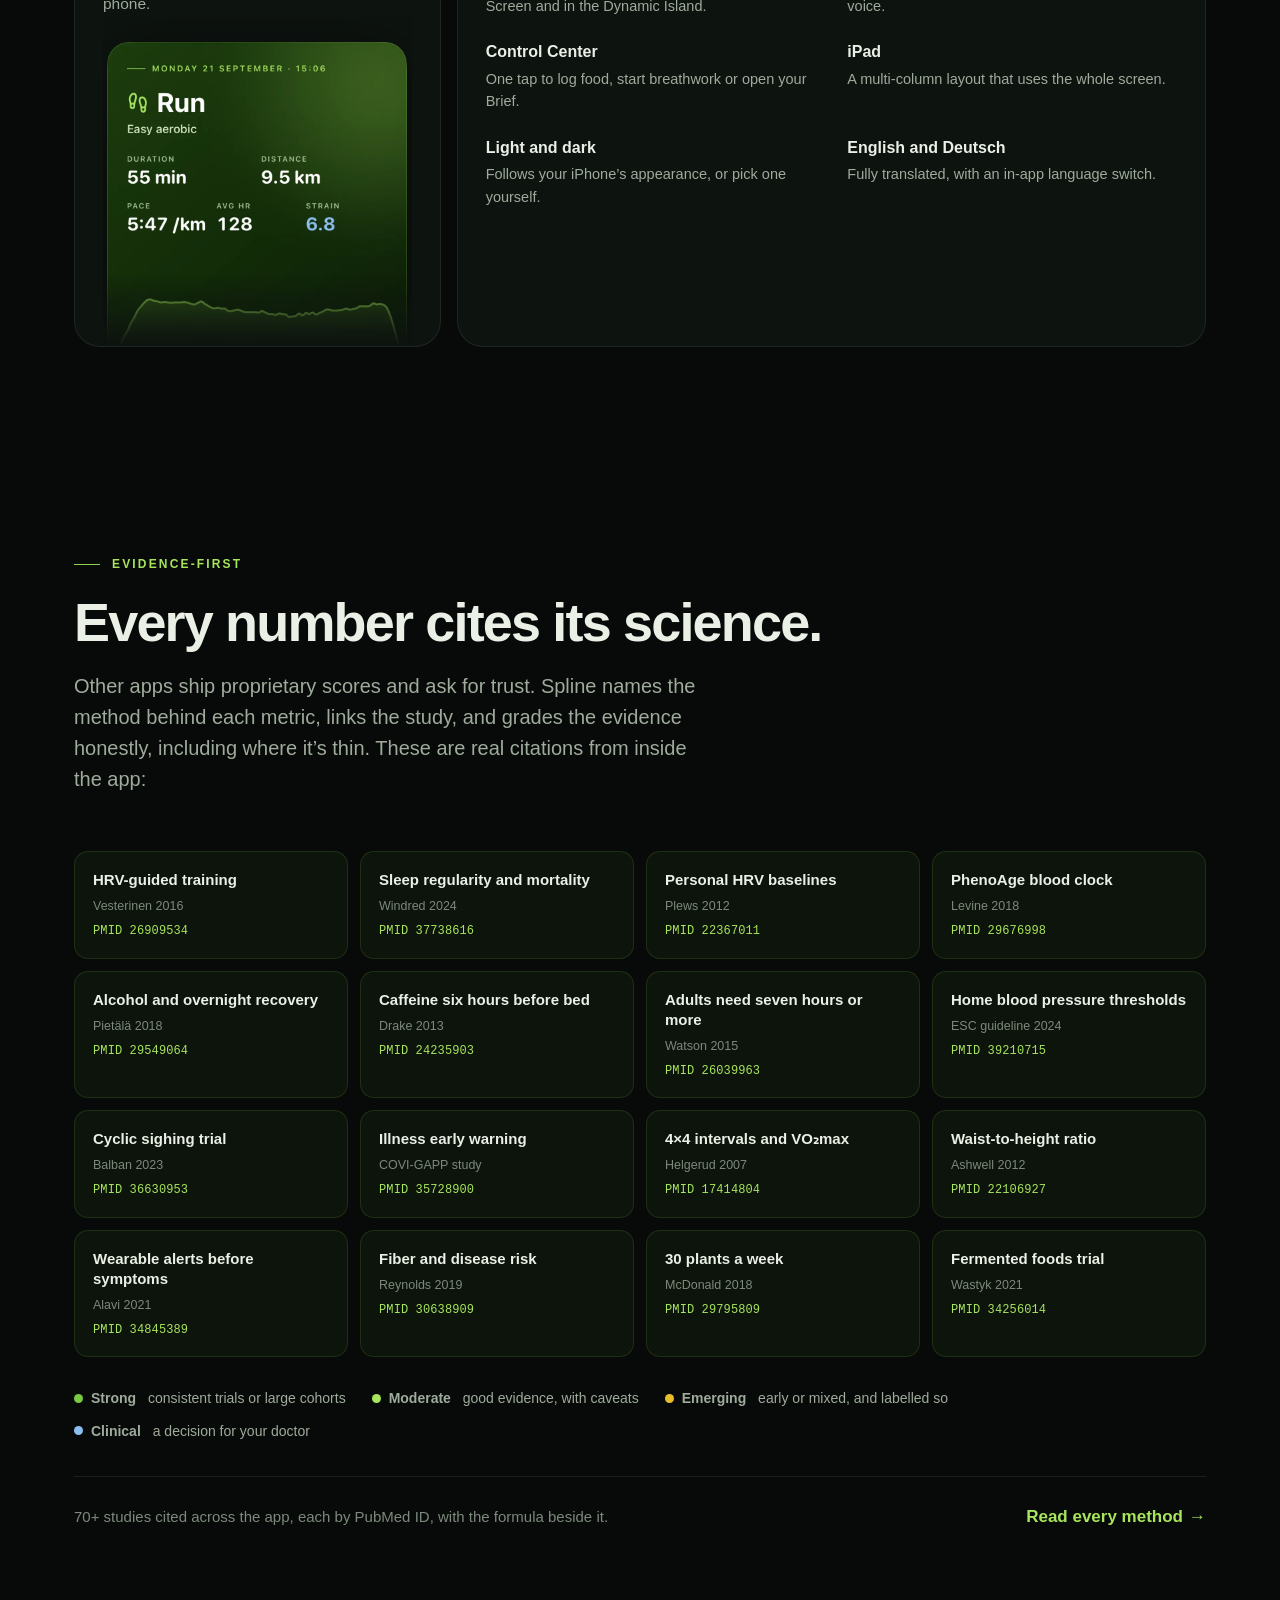
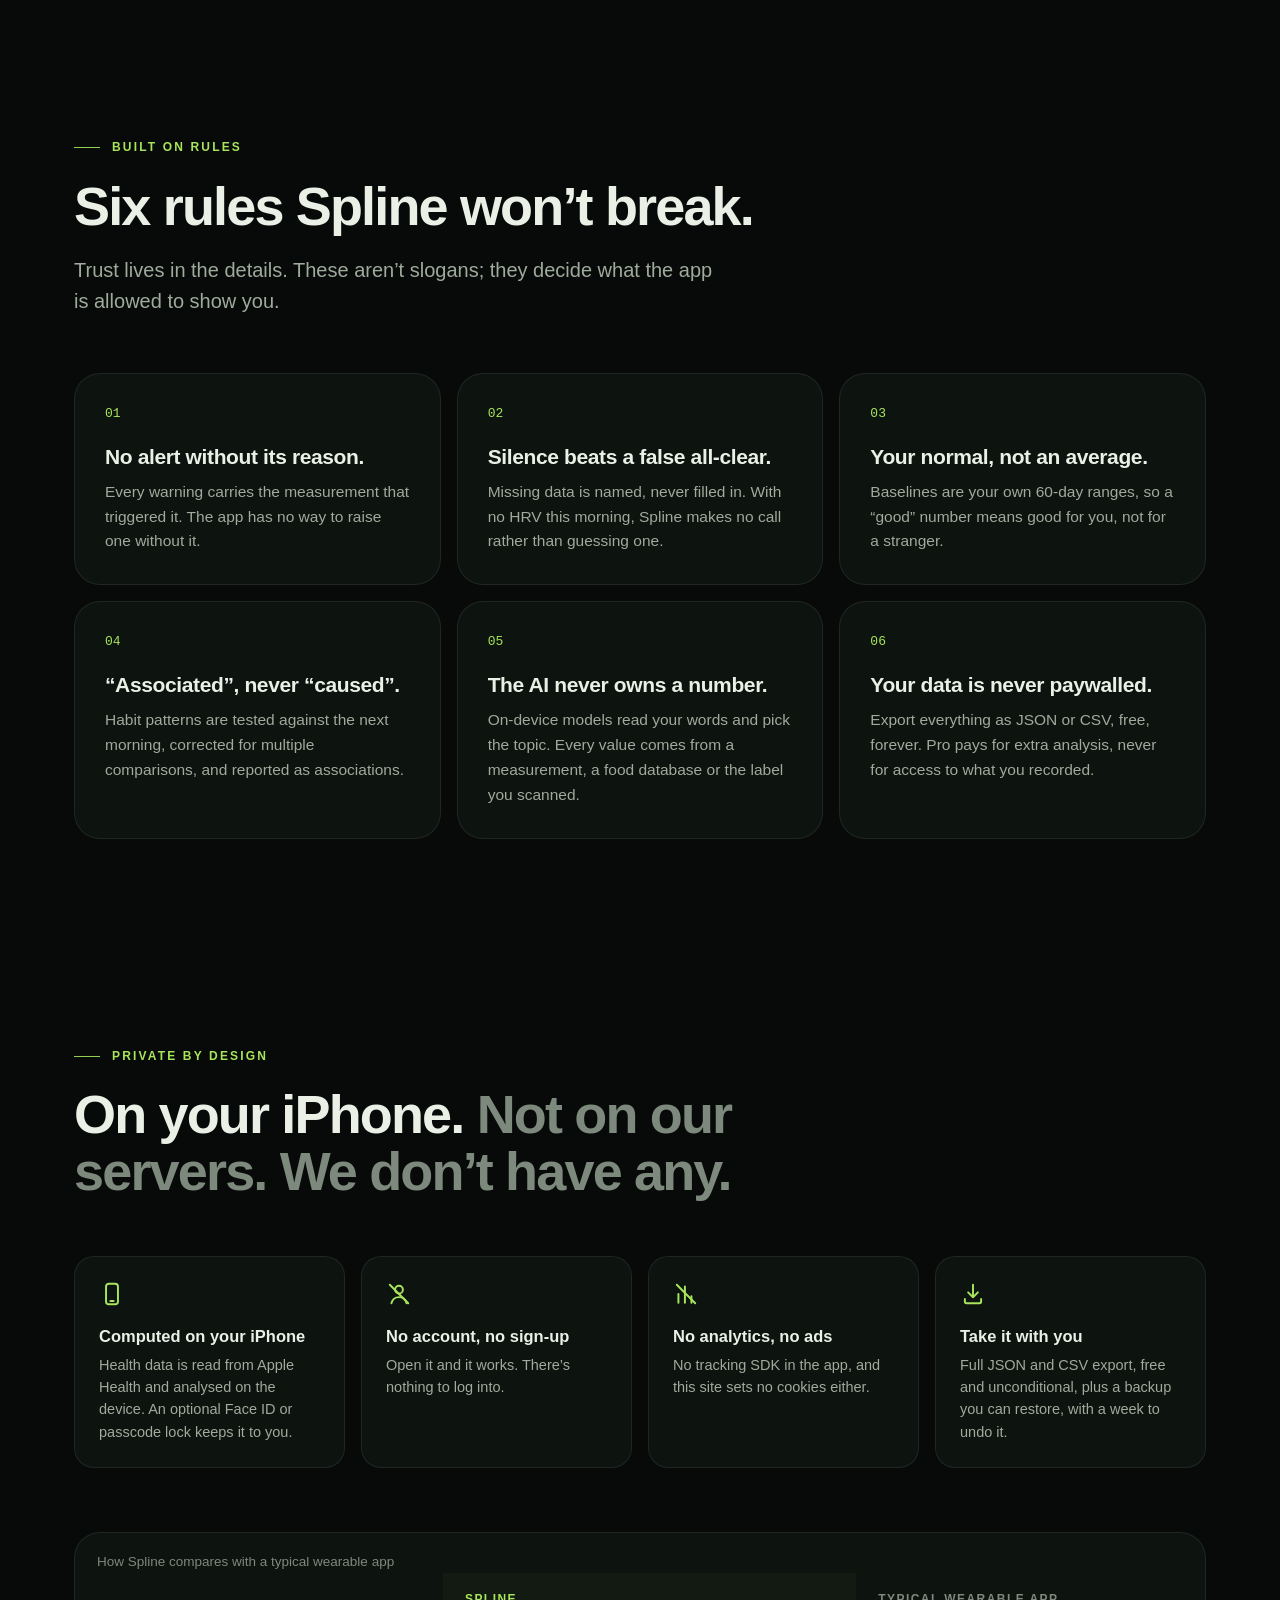
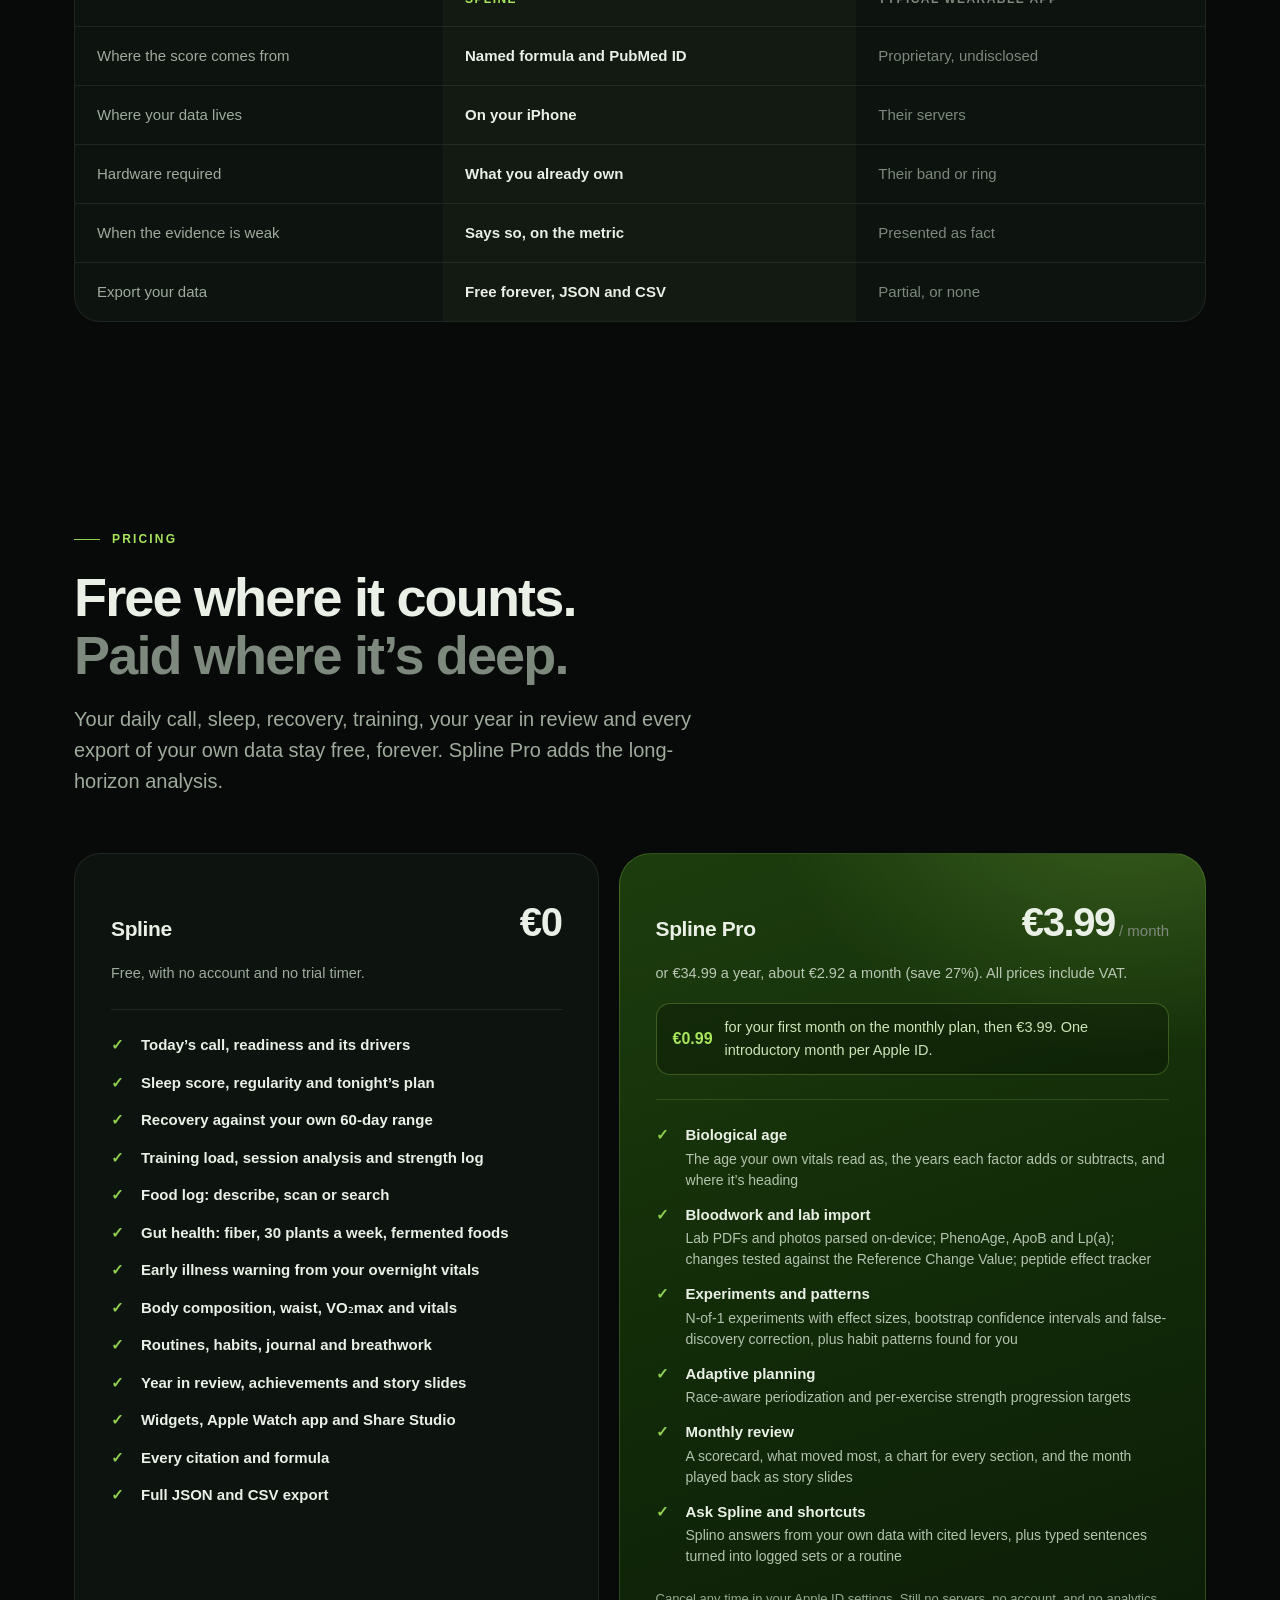
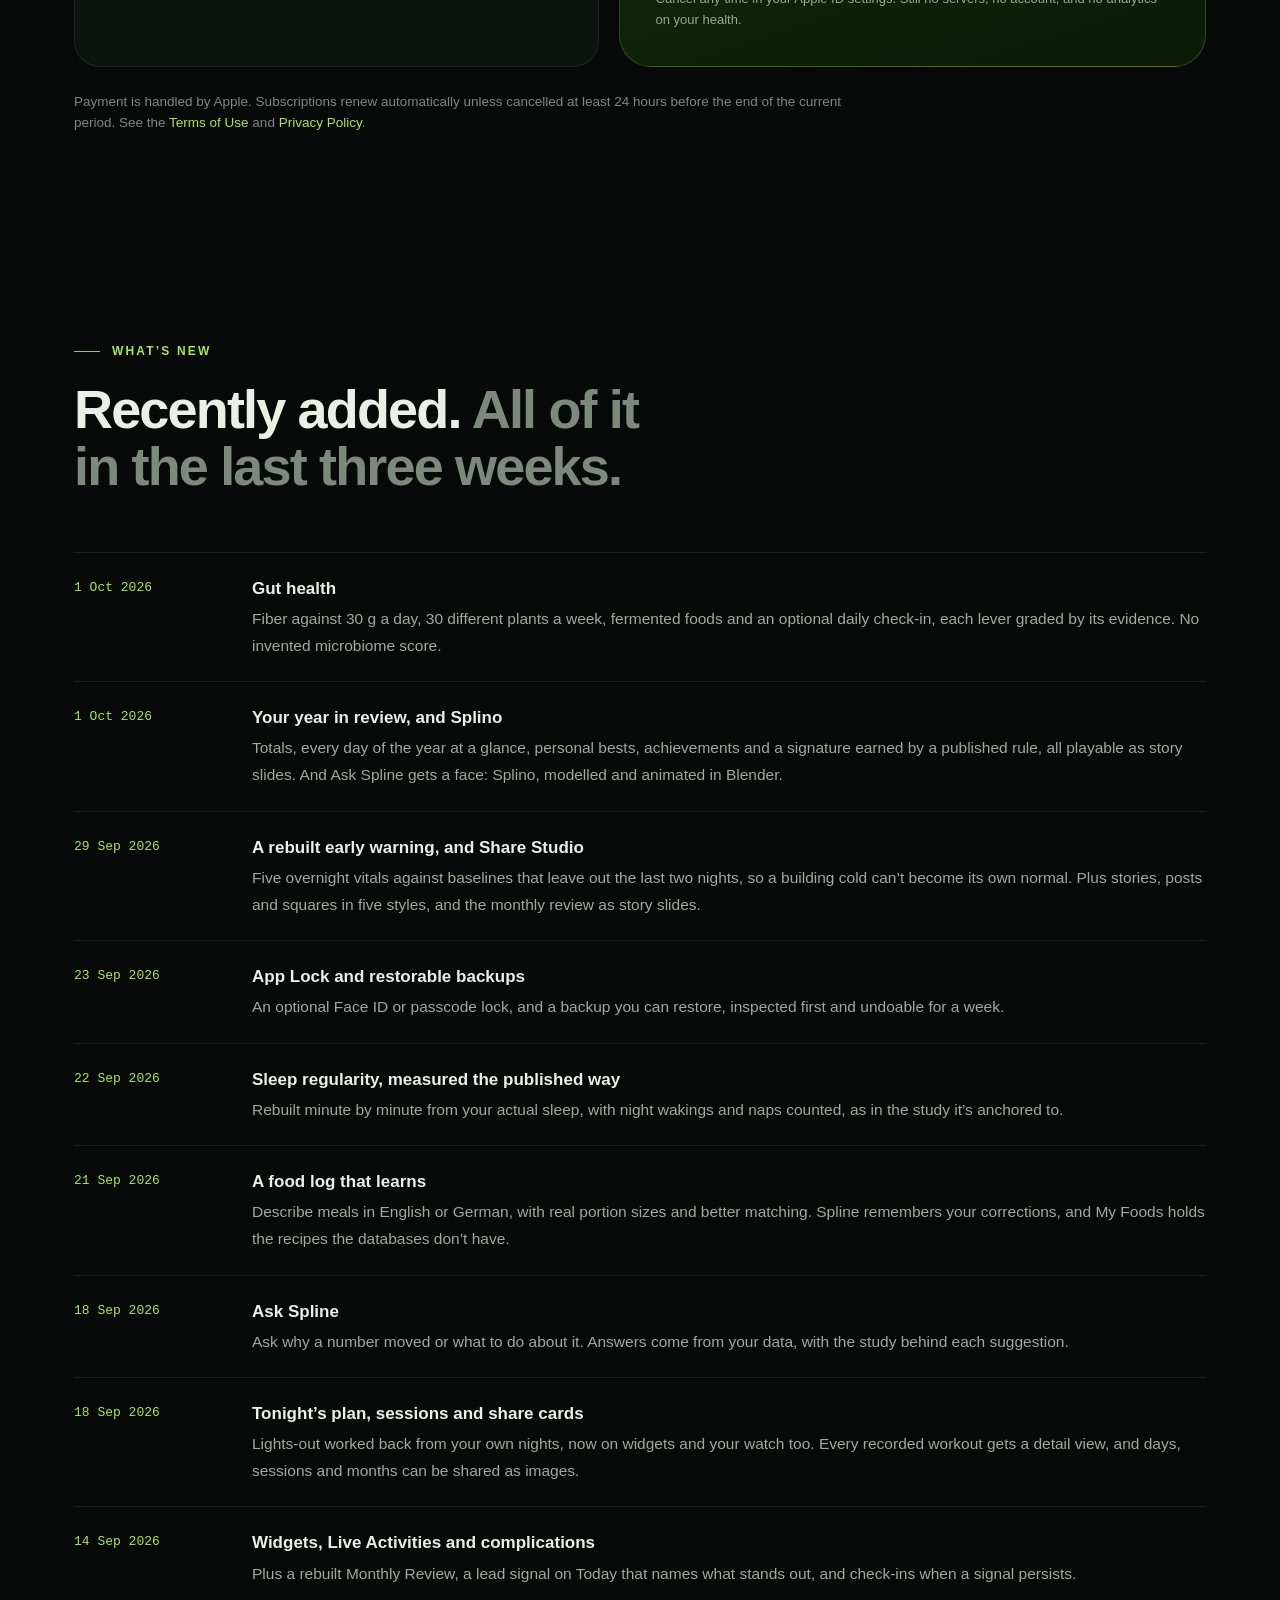
==== commit d81637b0: "Version the CSS and JS links so a new page never runs on cached old styles GitHub Pages lets browser" ====
--- a/index.html
+++ b/index.html
@@ -19,8 +19,8 @@
 <meta name="color-scheme" content="dark">
 <link rel="icon" href="data:image/svg+xml,%3Csvg xmlns='http://www.w3.org/2000/svg' viewBox='0 0 64 64'%3E%3Cpath d='M10 48 C 22 46, 26 34, 34 26 S 48 16, 54 16' fill='none' stroke='%238FD14F' stroke-width='7' stroke-linecap='round'/%3E%3C/svg%3E">
 <link rel="apple-touch-icon" href="assets/apple-touch-icon.png">
-<link rel="stylesheet" href="assets/site.css">
-<link rel="stylesheet" href="assets/device.css">
+<link rel="stylesheet" href="assets/site.css?v=20261004">
+<link rel="stylesheet" href="assets/device.css?v=20261004">
 </head>
 <body>
 <a class="skip" href="#main">Skip to content</a>
@@ -775,6 +775,6 @@
   </div>
 </footer>
 </div>
-<script src="assets/site.js" defer></script>
+<script src="assets/site.js?v=20261004" defer></script>
 </body>
 </html>
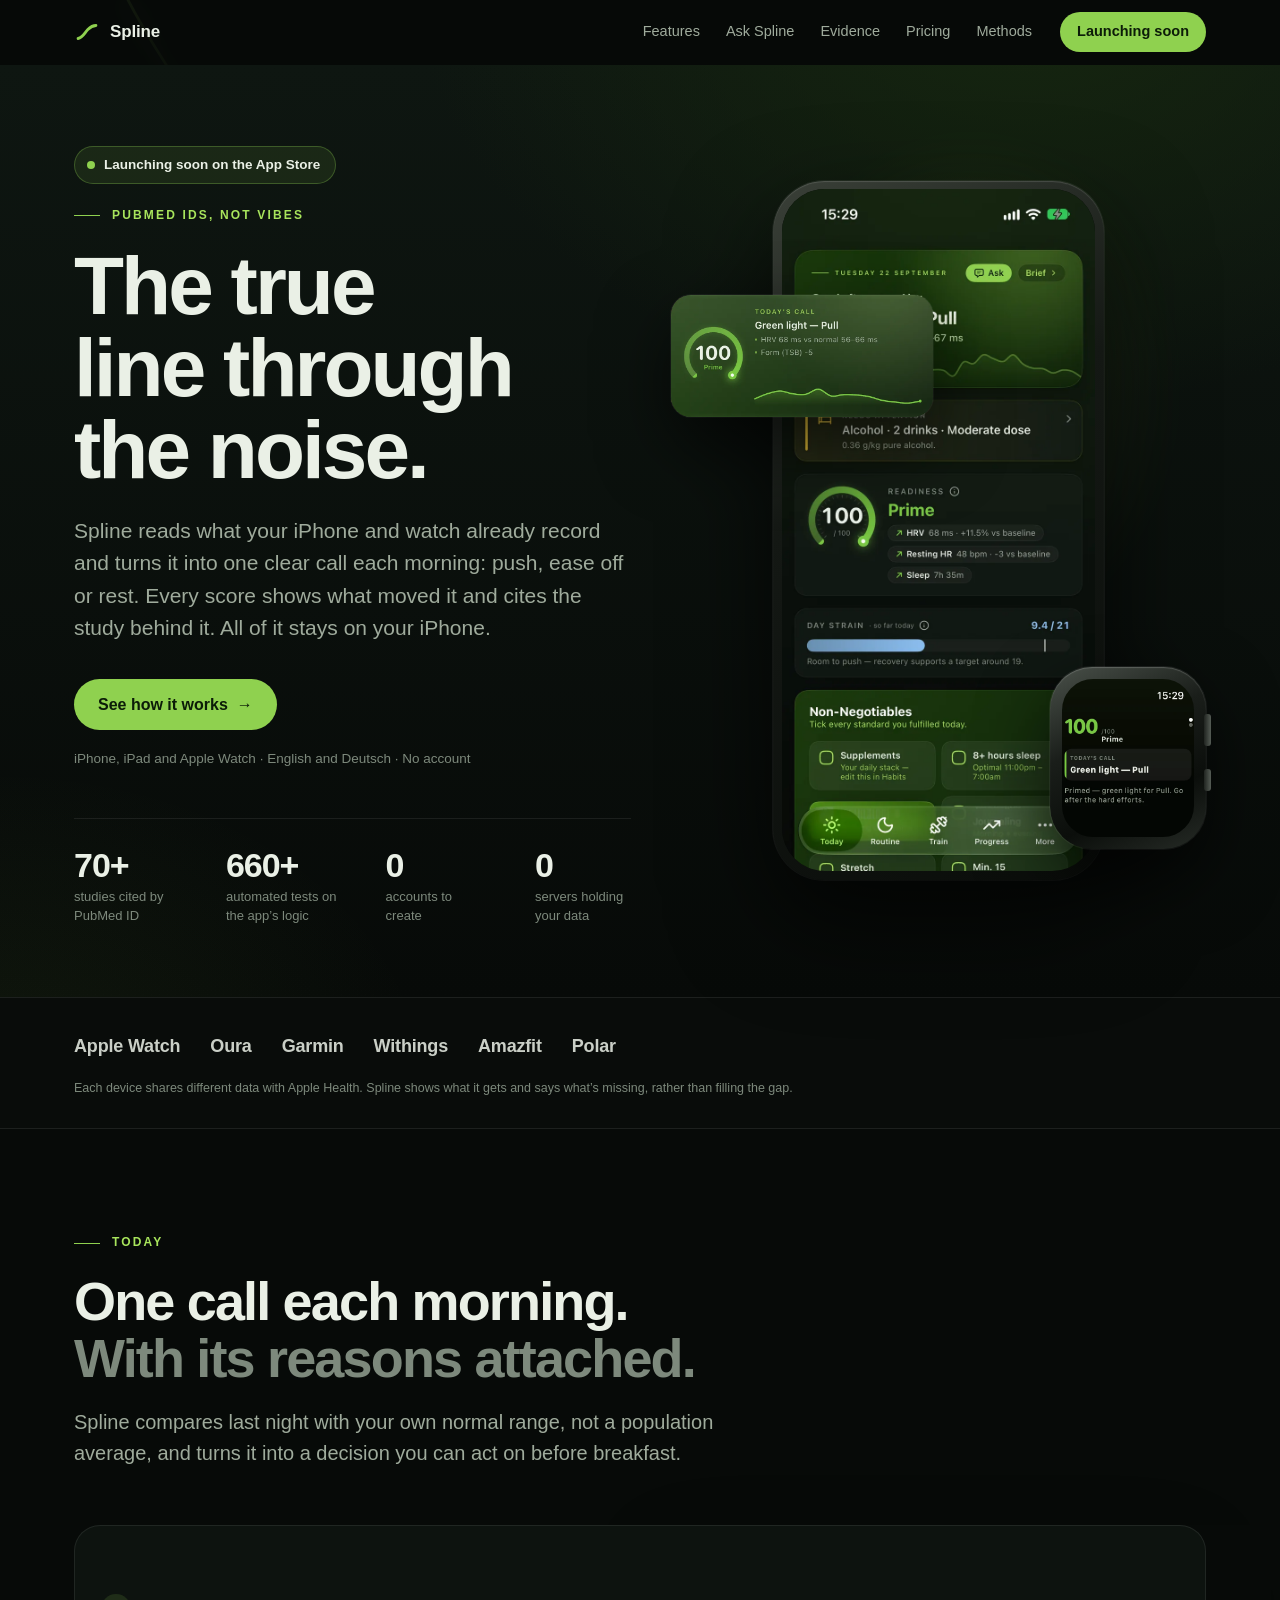
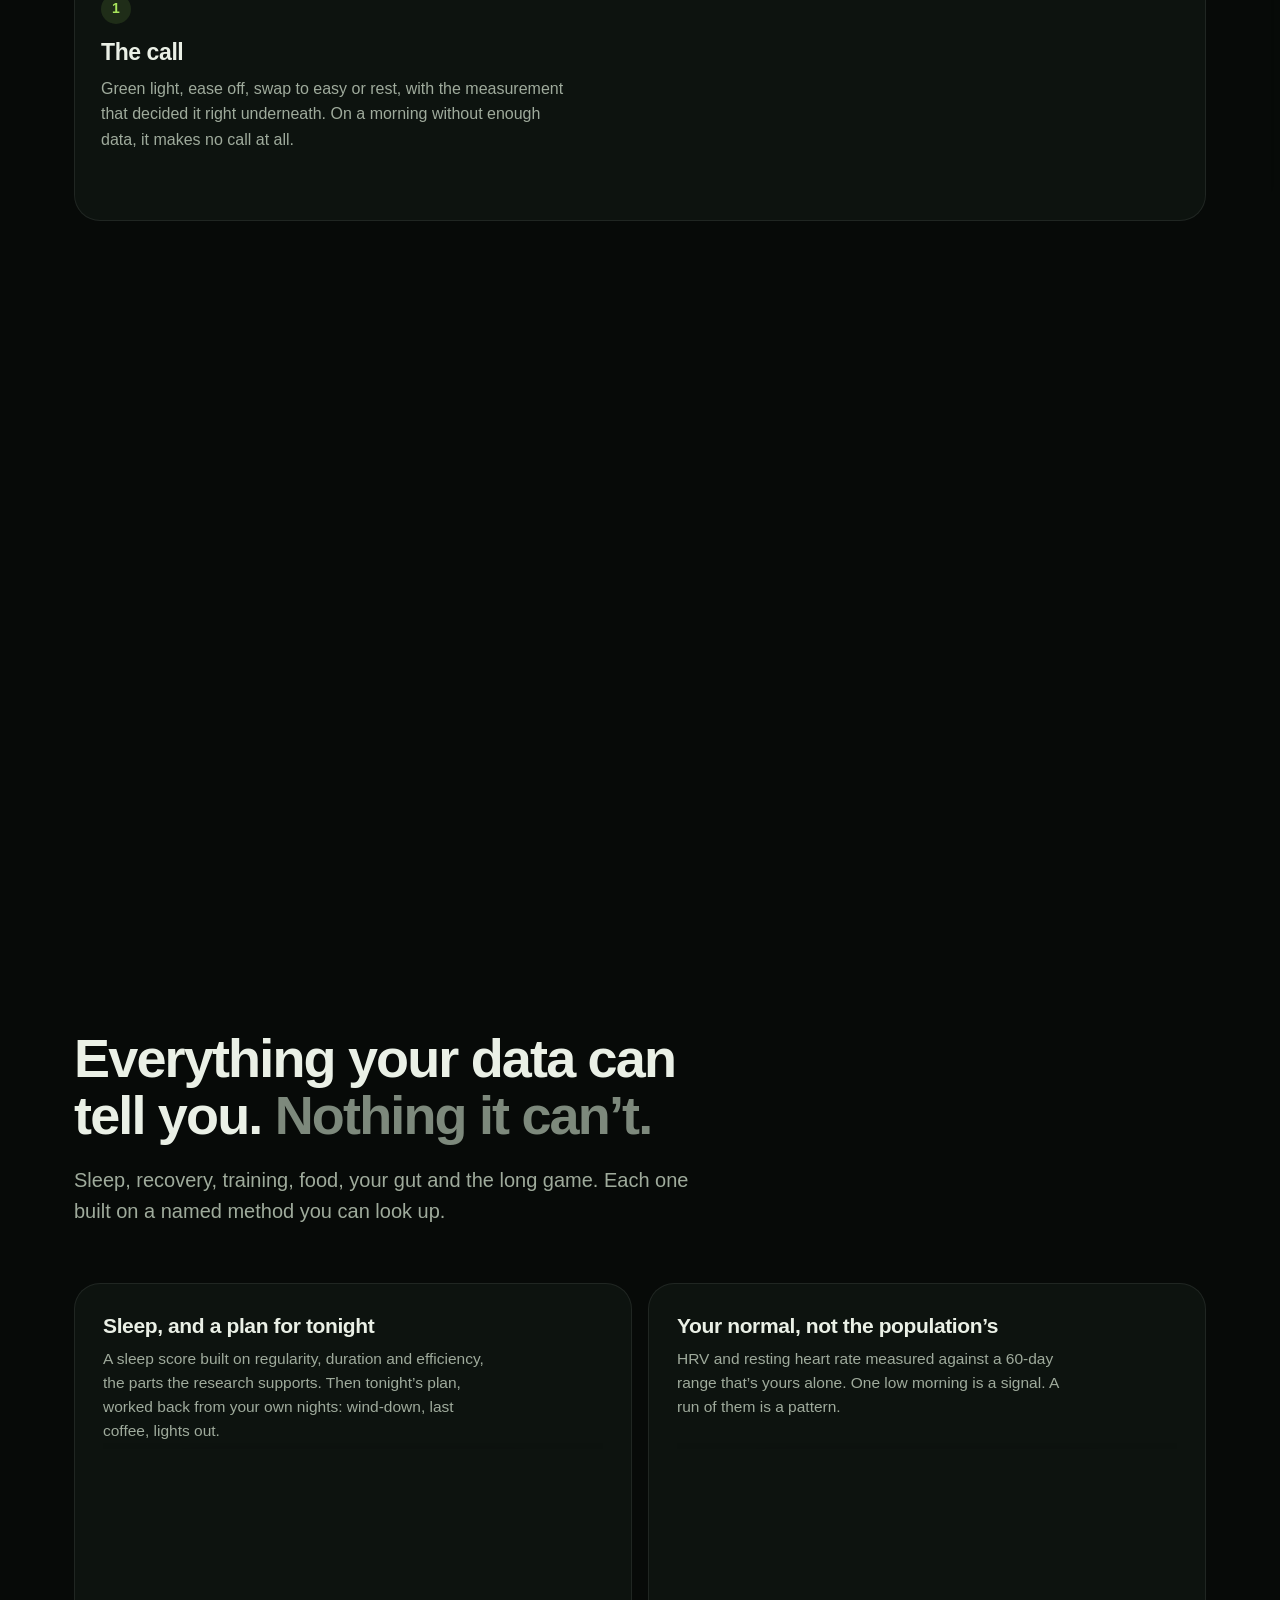
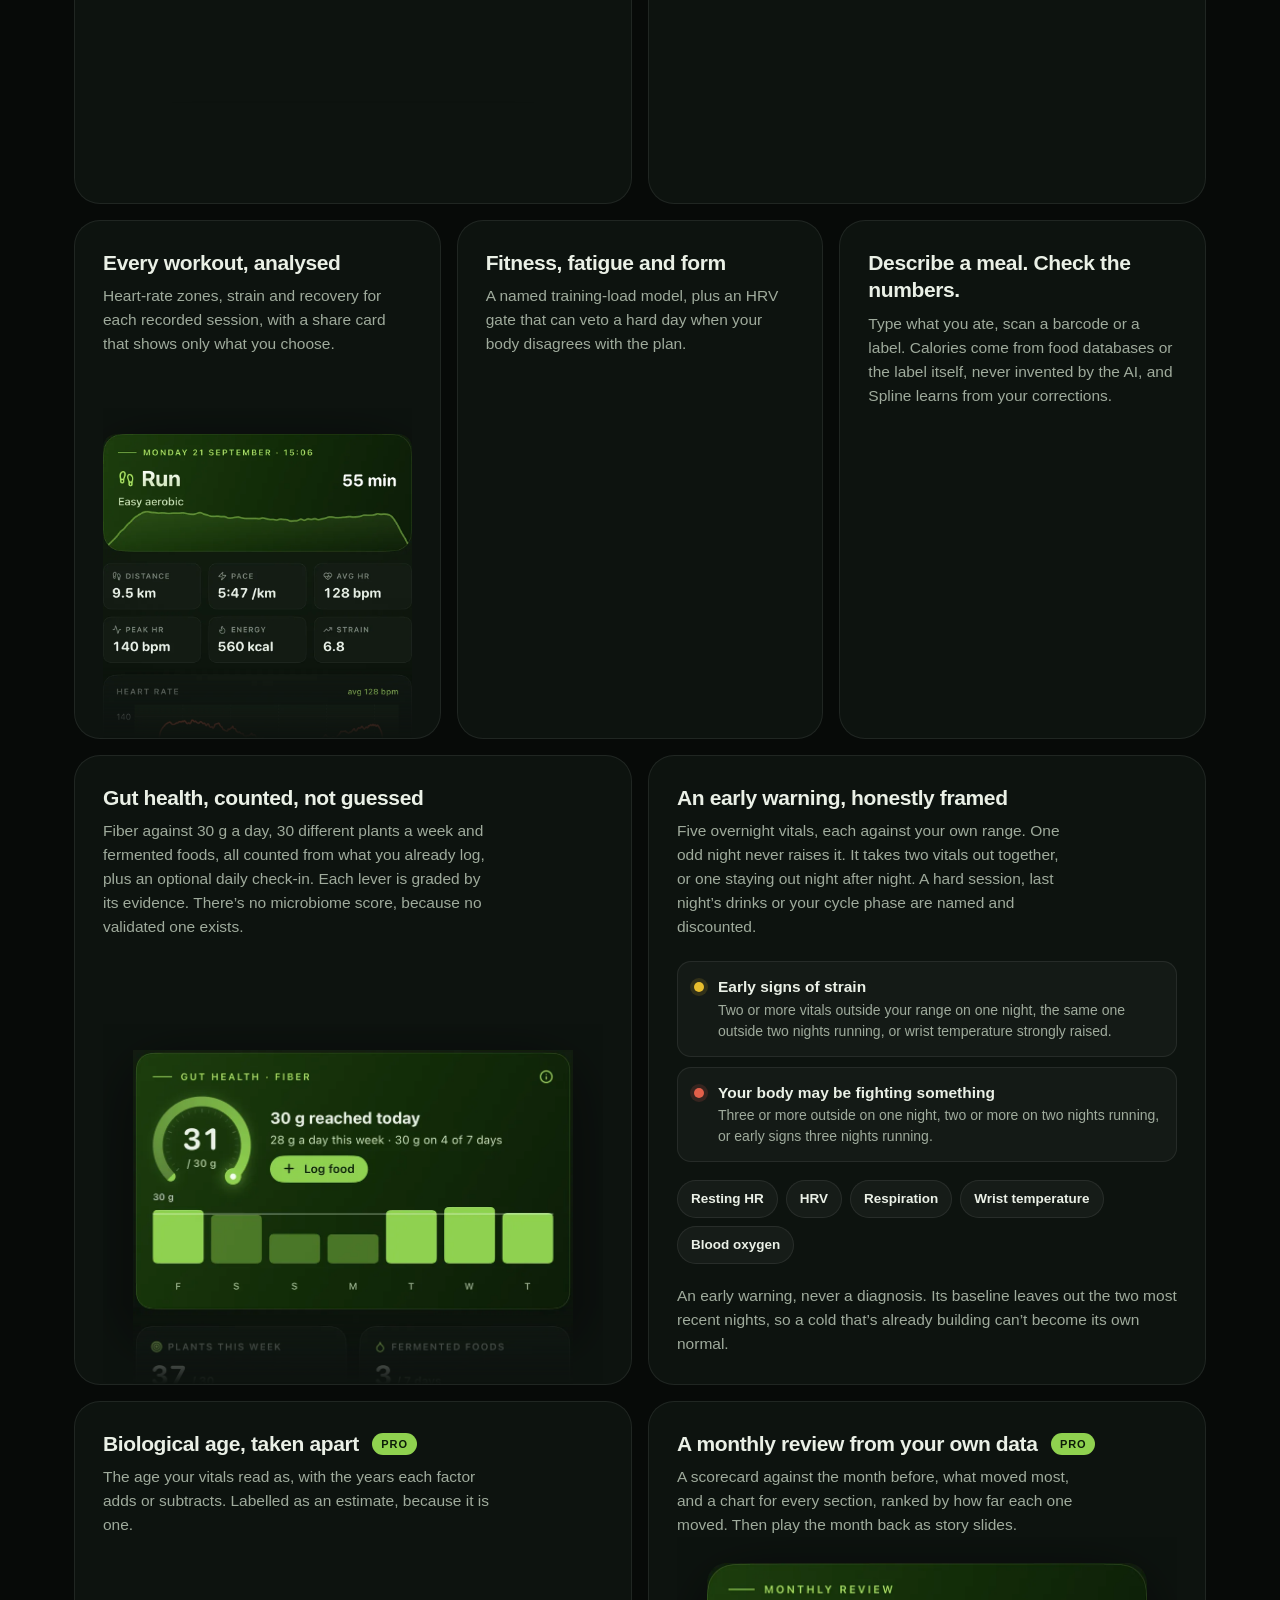
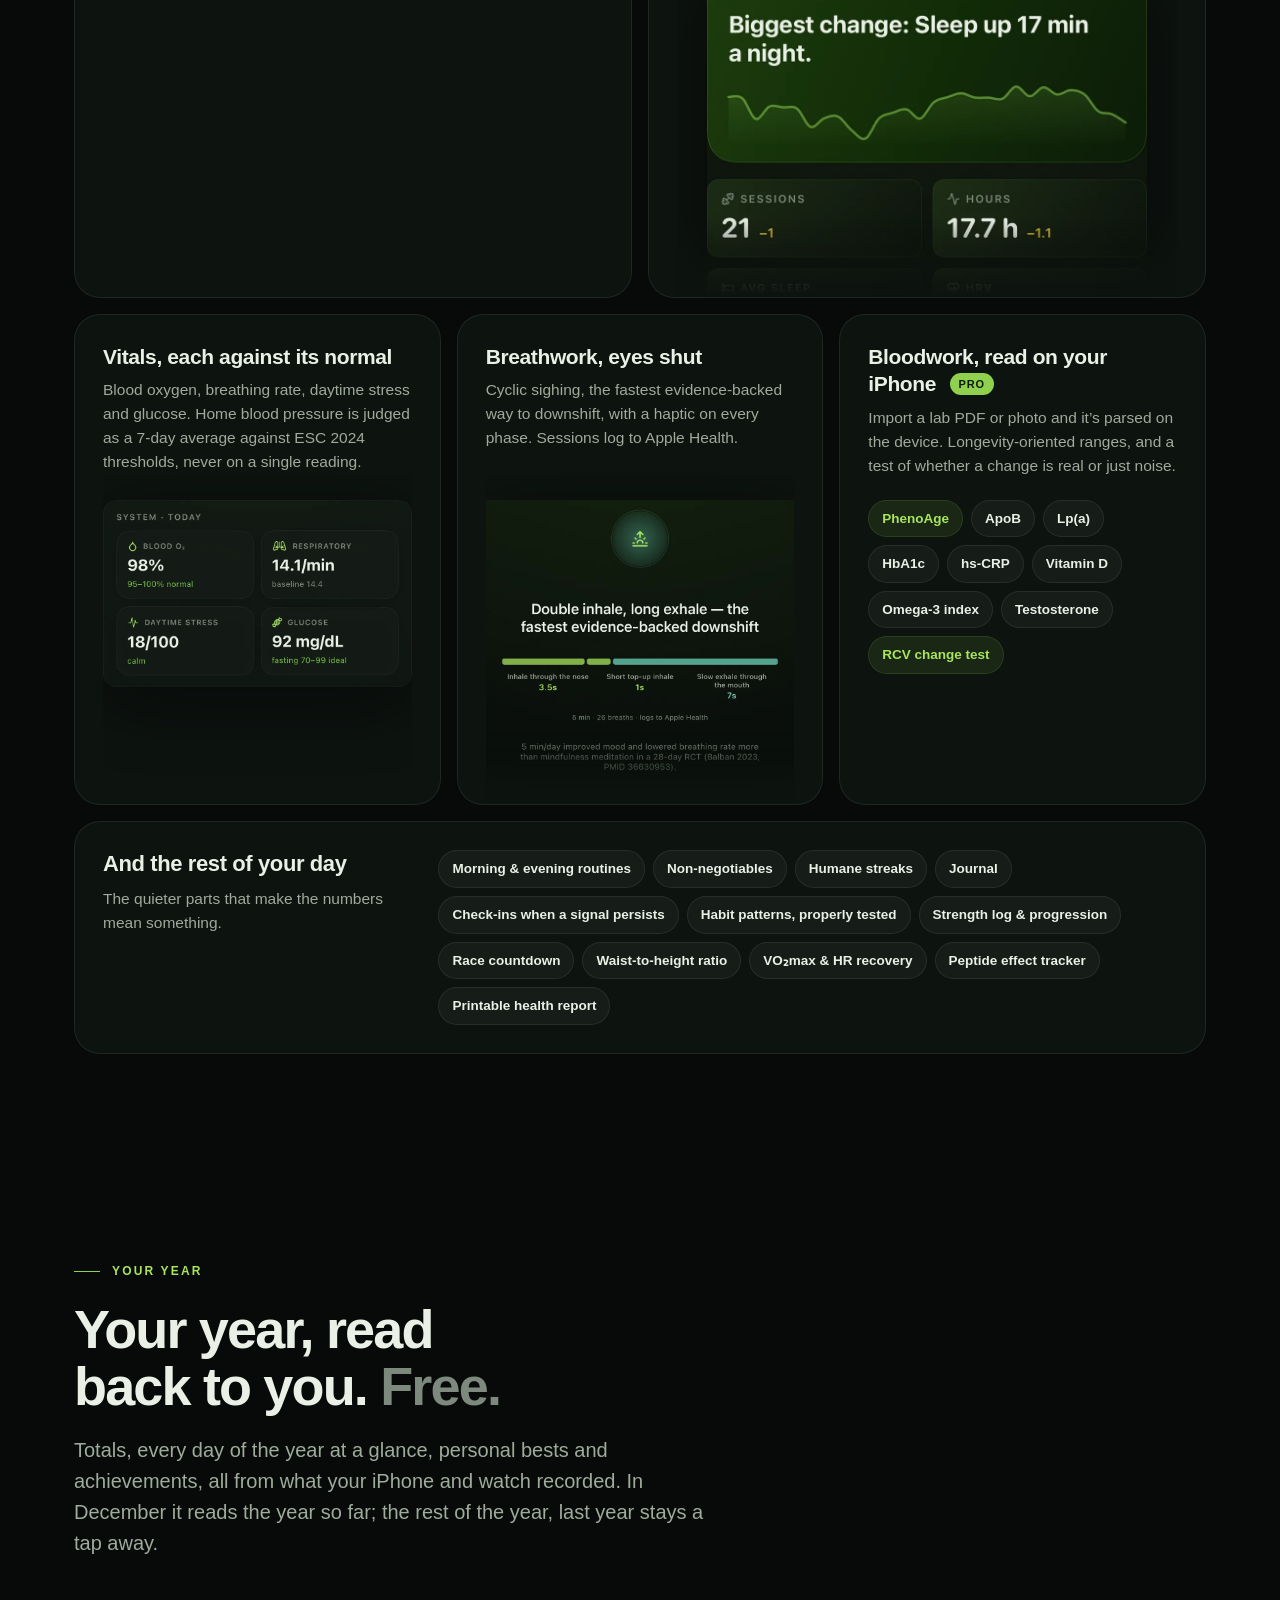
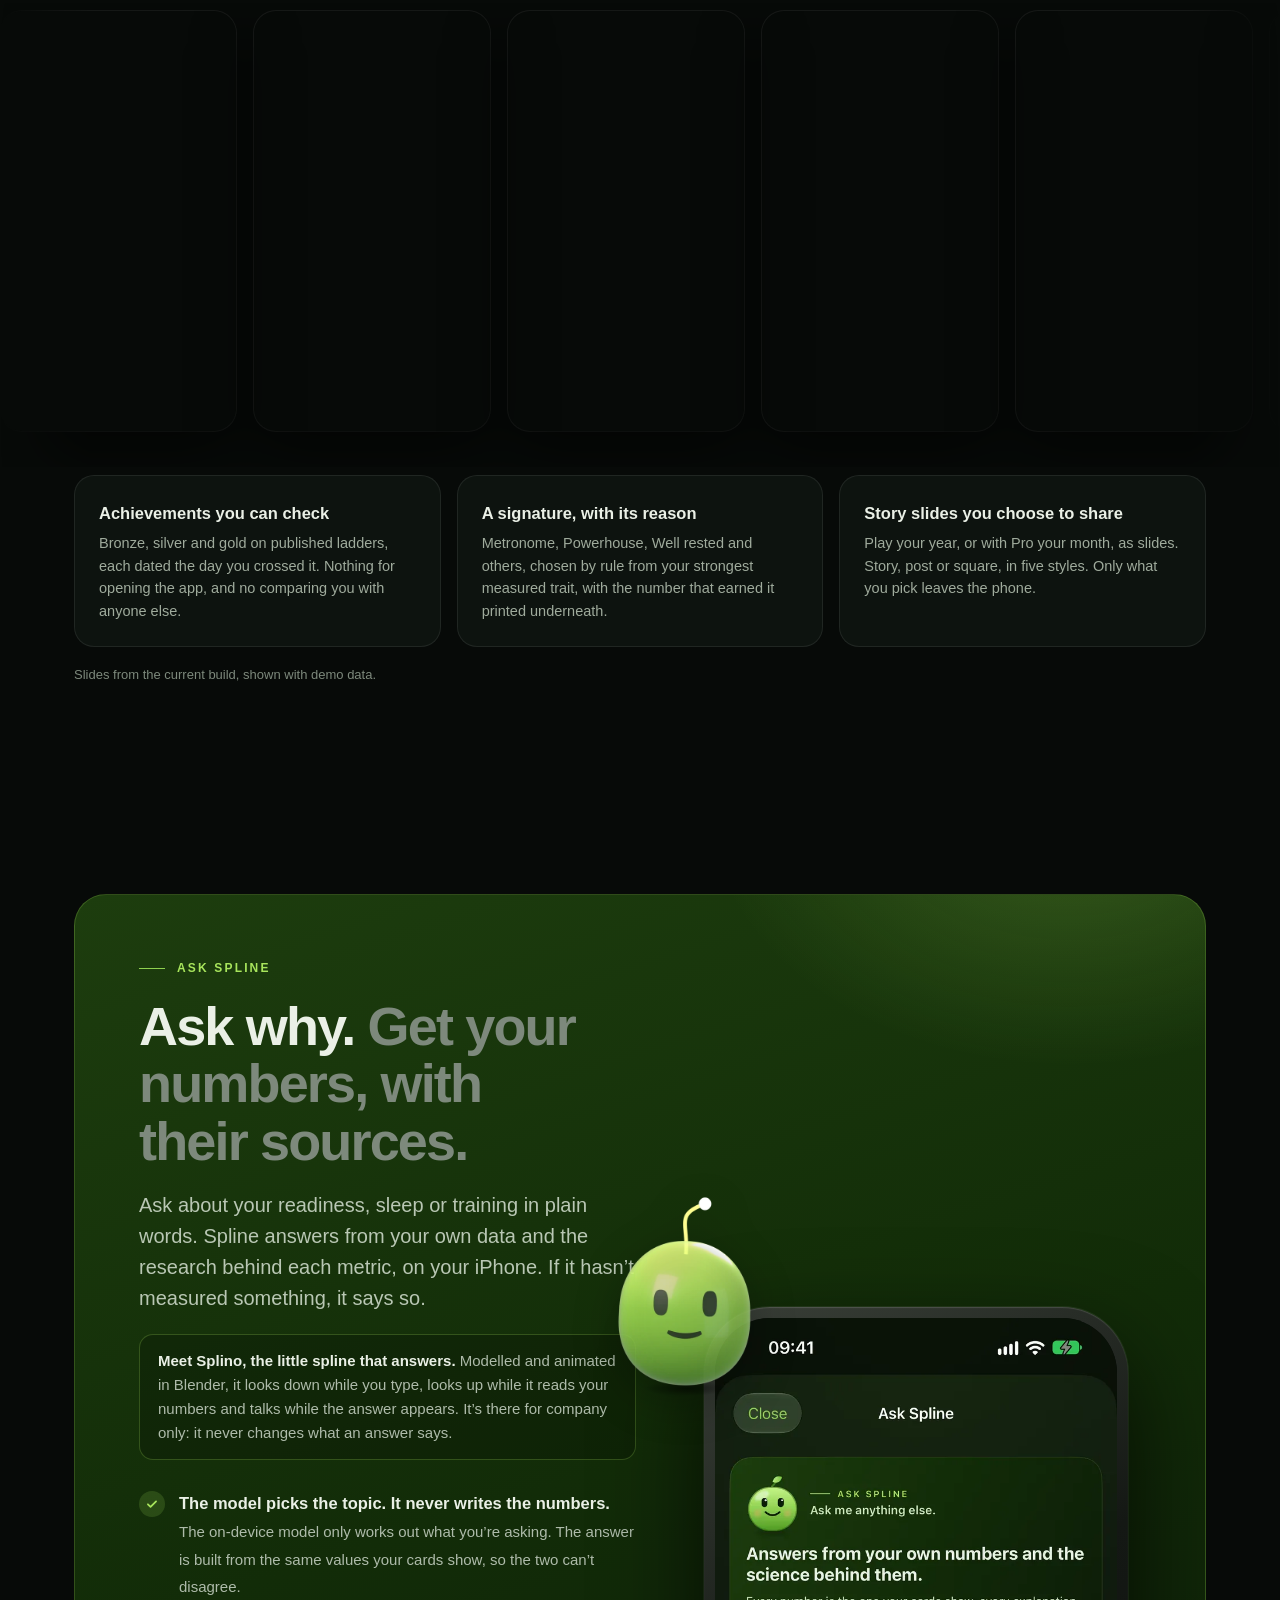
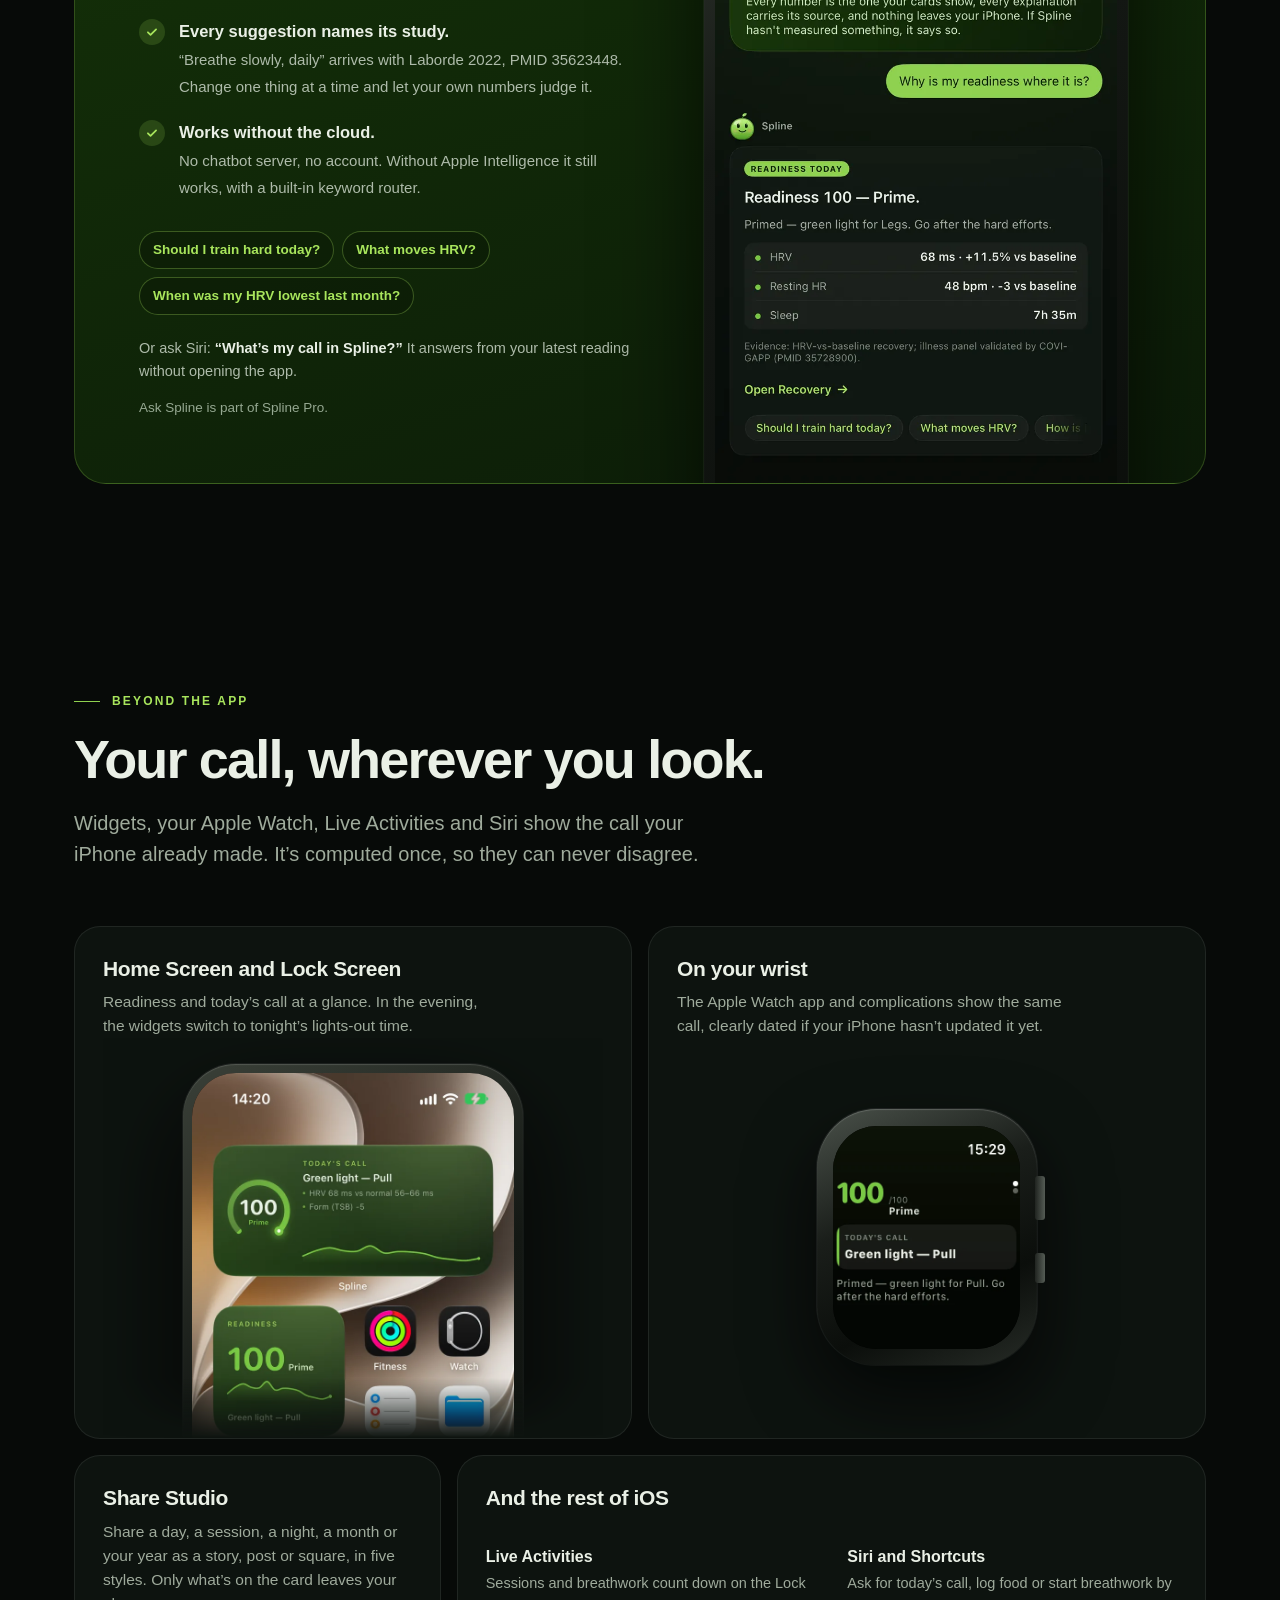
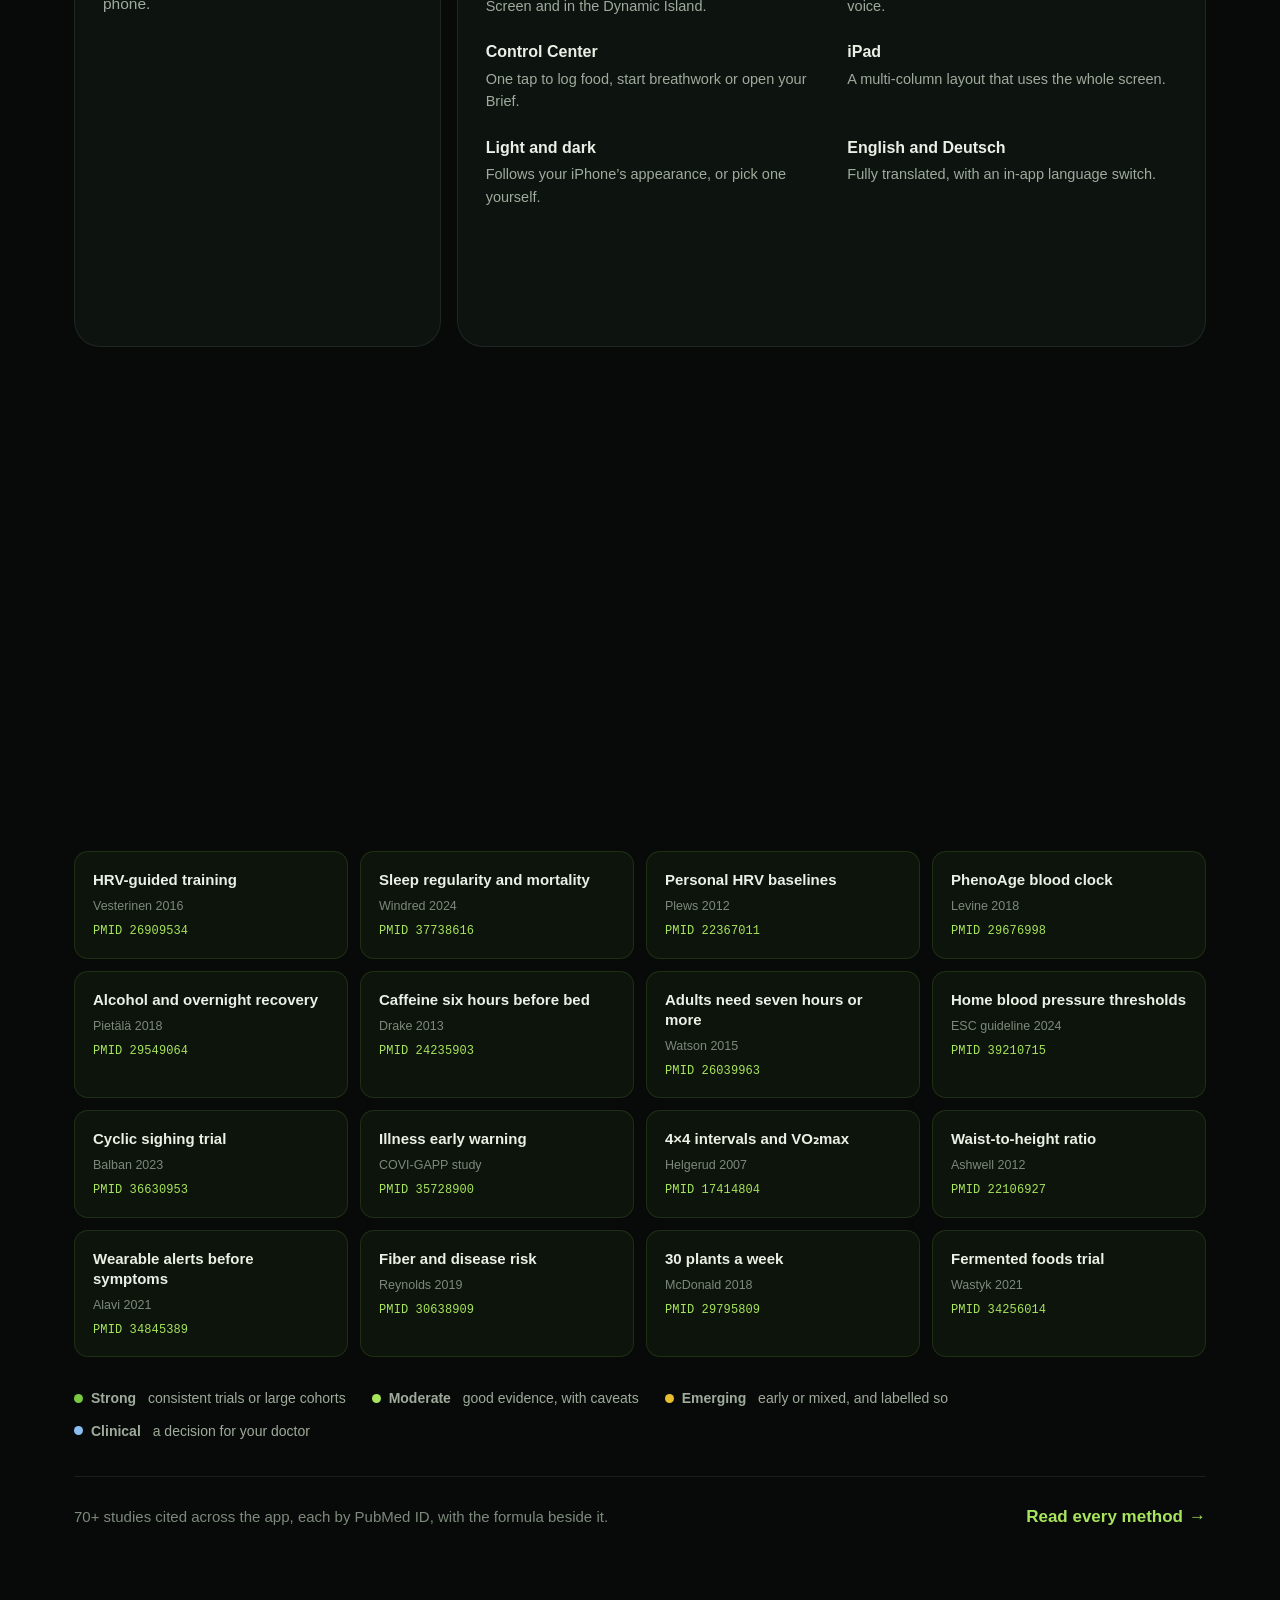
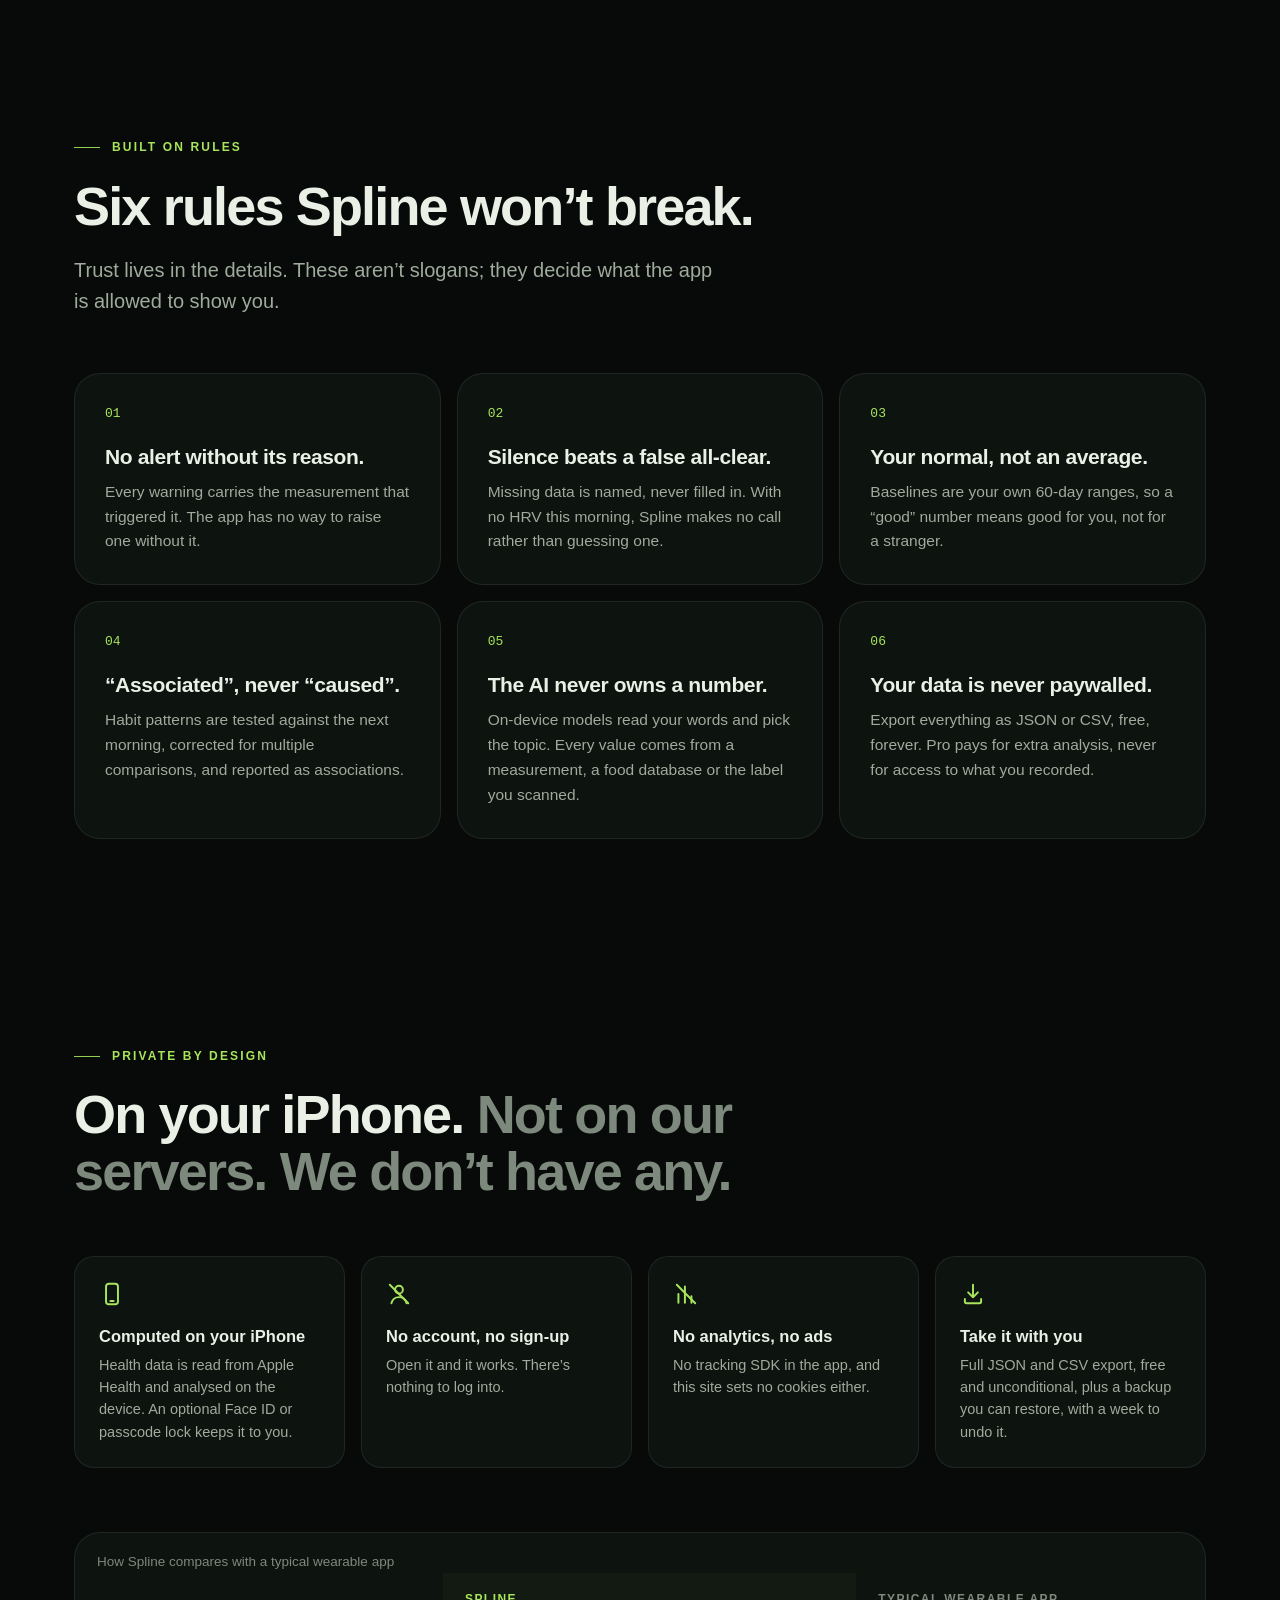
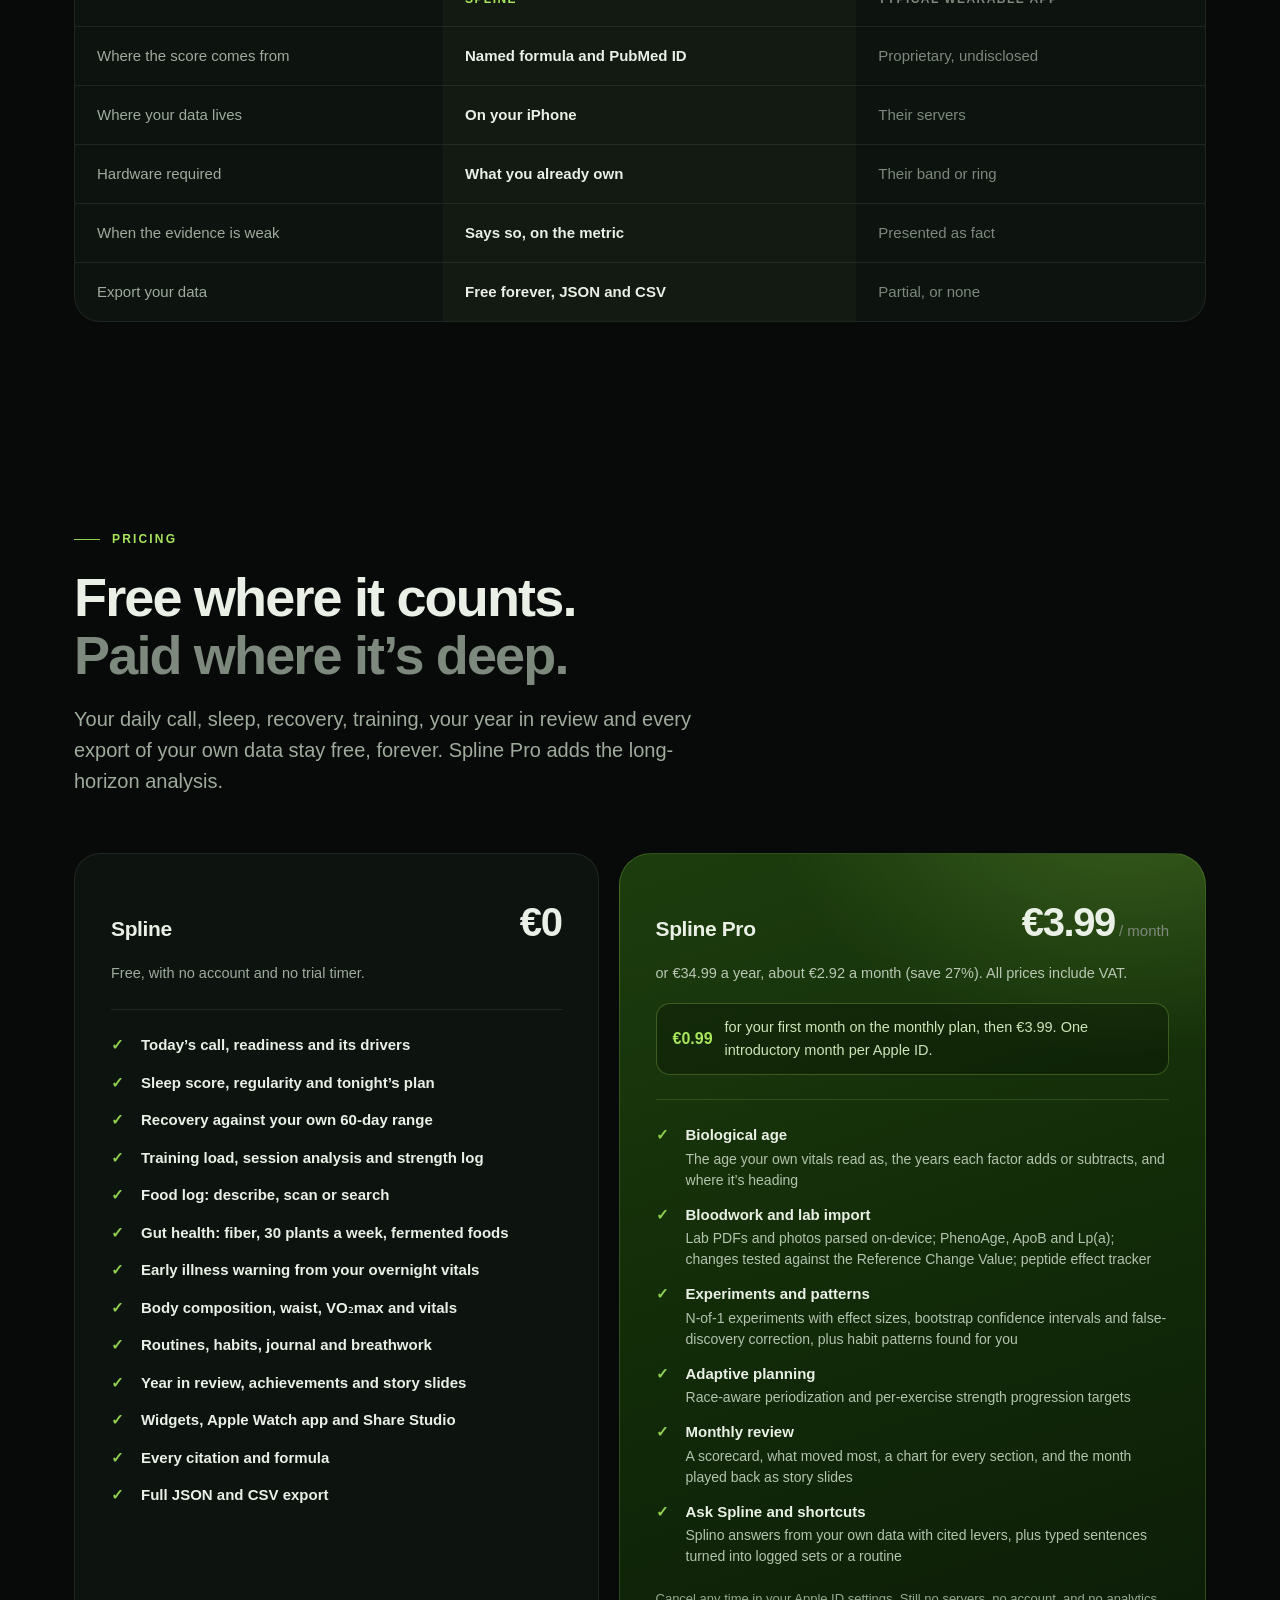
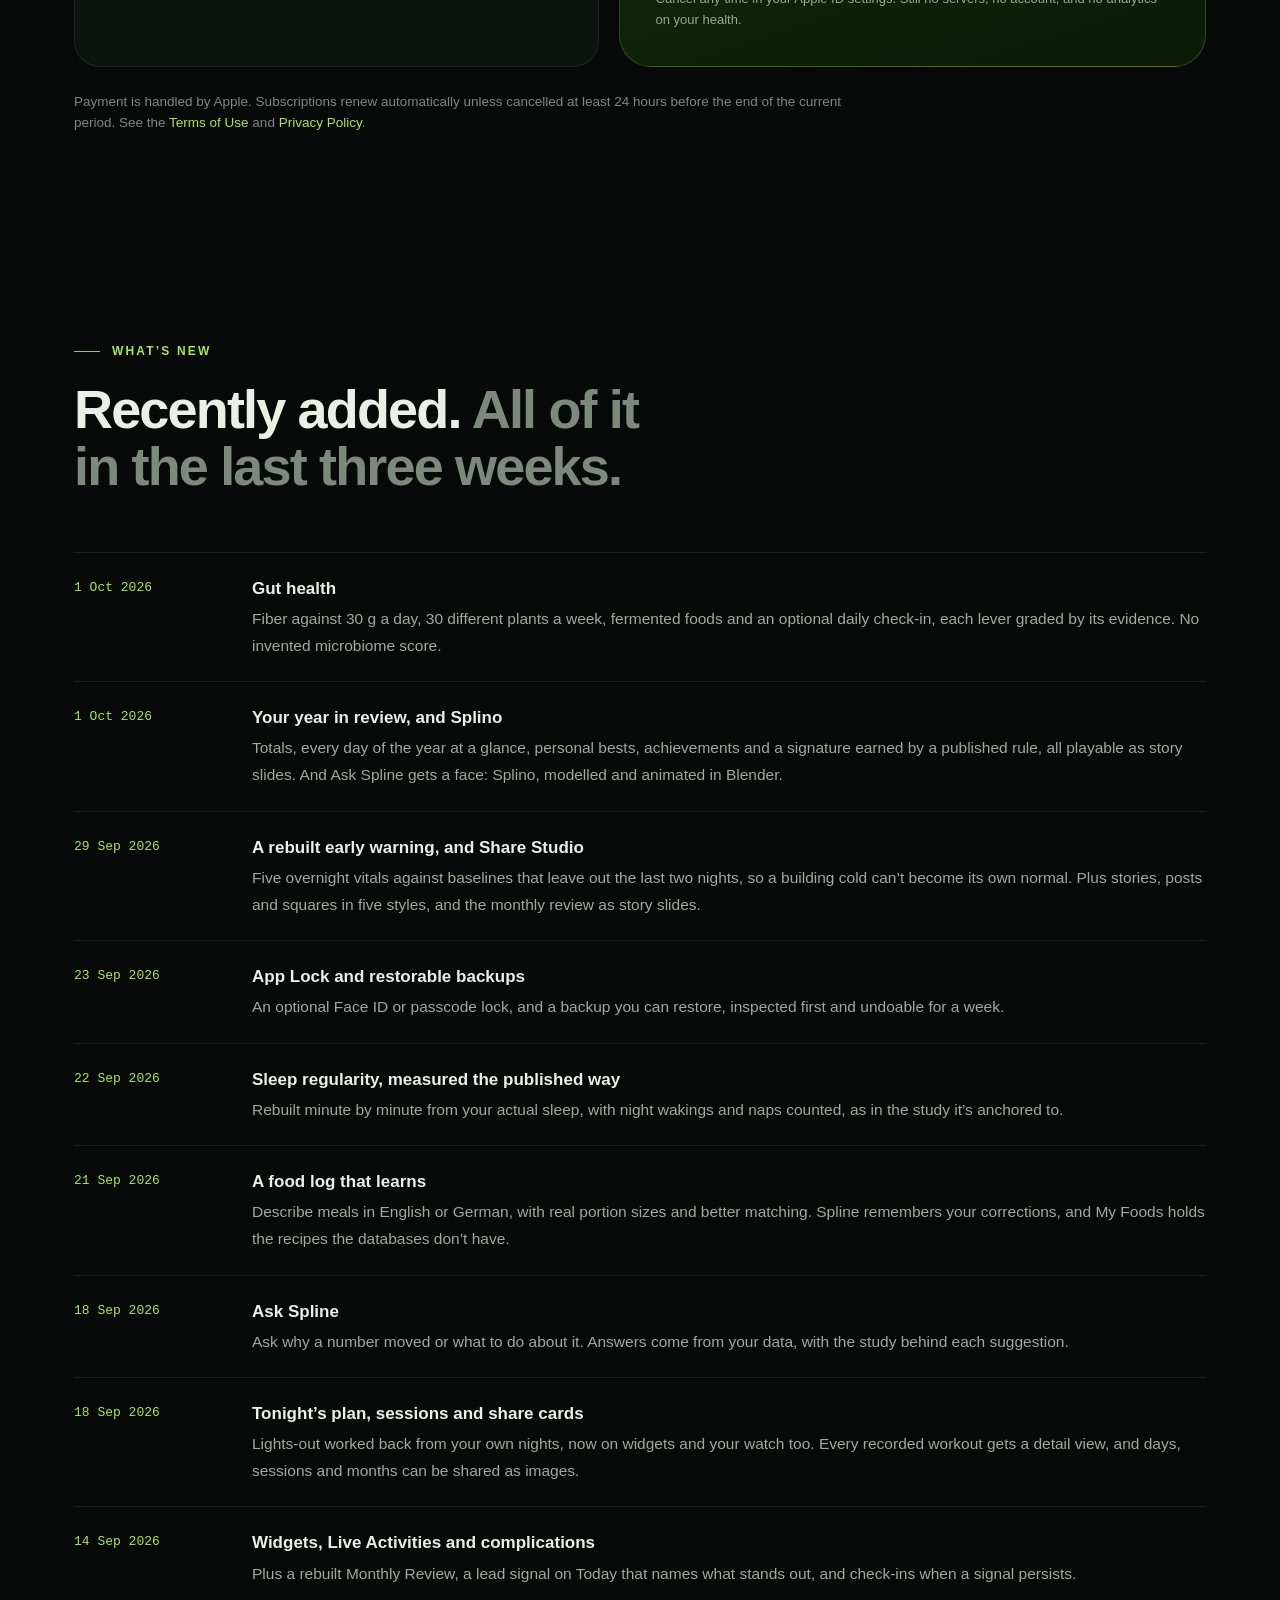
==== commit 99895c30: "Make the site easy for search engines and AI assistants to read and cite Crawling and discovery: - r" ====
--- a/index.html
+++ b/index.html
@@ -3,24 +3,189 @@
 <head>
 <meta charset="UTF-8">
 <meta name="viewport" content="width=device-width, initial-scale=1.0">
-<title>Spline &mdash; The true line through the noise</title>
-<meta name="description" content="One clear call each morning from the iPhone and watch you already own: push, ease off or rest, with its reasons attached and its science cited. Sleep, recovery, training, food, gut health and bloodwork, all on your iPhone.">
+<title>Spline Health &mdash; HRV, sleep &amp; recovery app for iPhone and Apple Watch</title>
+<meta name="description" content="One clear call each morning from the iPhone and Apple Watch you already own: push, ease off or rest. HRV, sleep and recovery, every score cited, all on-device.">
+<meta name="robots" content="max-image-preview:large">
+<link rel="canonical" href="https://www.spline-health.com/">
+<meta property="og:site_name" content="Spline Health">
 <meta property="og:title" content="Spline &mdash; The true line through the noise">
 <meta property="og:description" content="One clear call each morning, with its reasons attached and its science cited. PubMed IDs, not vibes.">
 <meta property="og:type" content="website">
 <meta property="og:url" content="https://www.spline-health.com/">
 <meta property="og:image" content="https://www.spline-health.com/assets/og.jpg">
-<link rel="canonical" href="https://www.spline-health.com/">
 <meta property="og:image:width" content="1200">
 <meta property="og:image:height" content="627">
 <meta property="og:image:alt" content="Spline: The true line through the noise. One clear call each morning, with its science cited.">
 <meta name="twitter:card" content="summary_large_image">
 <meta name="theme-color" content="#070a08">
 <meta name="color-scheme" content="dark">
-<link rel="icon" href="data:image/svg+xml,%3Csvg xmlns='http://www.w3.org/2000/svg' viewBox='0 0 64 64'%3E%3Cpath d='M10 48 C 22 46, 26 34, 34 26 S 48 16, 54 16' fill='none' stroke='%238FD14F' stroke-width='7' stroke-linecap='round'/%3E%3C/svg%3E">
+<link rel="icon" href="/favicon.svg" type="image/svg+xml">
 <link rel="apple-touch-icon" href="assets/apple-touch-icon.png">
-<link rel="stylesheet" href="assets/site.css?v=20261004">
+<link rel="stylesheet" href="assets/site.css?v=20261004b">
 <link rel="stylesheet" href="assets/device.css?v=20261004">
+<!-- Without JS nothing would ever add .in, so show the scroll-reveal content as-is. -->
+<noscript><style>.reveal { opacity: 1; transform: none; }</style></noscript>
+<!-- Structured data: who makes Spline, what the app is and costs, and the FAQ below.
+     Every value here is also visible on the page; keep the two in step. Once the App Store
+     listing is live, add its URL to the app as "installUrl" and to both nodes' "sameAs". -->
+<script type="application/ld+json">
+{
+  "@context": "https://schema.org",
+  "@graph": [
+    {
+      "@type": "Organization",
+      "@id": "https://www.spline-health.com/#organization",
+      "name": "Spline",
+      "alternateName": "Spline Health",
+      "url": "https://www.spline-health.com/",
+      "logo": {
+        "@type": "ImageObject",
+        "url": "https://www.spline-health.com/assets/apple-touch-icon.png",
+        "width": 180,
+        "height": 180
+      },
+      "email": "health.spline.app@gmail.com",
+      "address": { "@type": "PostalAddress", "addressCountry": "DE" },
+      "disambiguatingDescription": "Maker of the Spline Health app for iPhone and Apple Watch. Not related to Spline, the 3D design tool."
+    },
+    {
+      "@type": "WebSite",
+      "@id": "https://www.spline-health.com/#website",
+      "url": "https://www.spline-health.com/",
+      "name": "Spline Health",
+      "alternateName": "Spline",
+      "inLanguage": "en",
+      "publisher": { "@id": "https://www.spline-health.com/#organization" }
+    },
+    {
+      "@type": "MobileApplication",
+      "@id": "https://www.spline-health.com/#app",
+      "name": "Spline",
+      "alternateName": "Spline Health",
+      "url": "https://www.spline-health.com/",
+      "description": "An evidence-based health and training app for iPhone, iPad and Apple Watch. It reads what your devices already record in Apple Health and turns it into one clear call each morning: push, ease off or rest. Every score shows what moved it and cites the study behind it by PubMed ID, and all analysis runs on the iPhone.",
+      "disambiguatingDescription": "A health and training app for iPhone and Apple Watch, not Spline, the 3D design tool.",
+      "applicationCategory": "HealthApplication",
+      "applicationSubCategory": "Health & Fitness",
+      "operatingSystem": "iOS 17 or later",
+      "availableOnDevice": "iPhone, iPad, Apple Watch",
+      "inLanguage": ["en", "de"],
+      "isAccessibleForFree": true,
+      "image": "https://www.spline-health.com/assets/og.jpg",
+      "screenshot": [
+        "https://www.spline-health.com/assets/screens/today.webp",
+        "https://www.spline-health.com/assets/screens/ask.webp",
+        "https://www.spline-health.com/assets/screens/home.webp"
+      ],
+      "featureList": [
+        "One training call each morning from overnight HRV: push, ease off or rest",
+        "Readiness against your own 60-day baseline, with every driver shown",
+        "Sleep score from regularity, duration and efficiency, plus a plan for tonight",
+        "Training load (fitness, fatigue and form) and analysis of every workout",
+        "Food log by description, barcode or label, matched to food databases",
+        "Gut health: fiber, 30 plants a week and fermented foods",
+        "Early illness warning from five overnight vitals",
+        "Biological age and PhenoAge from imported bloodwork (Pro)",
+        "Ask Spline: answers from your own data, with the study behind each suggestion (Pro)",
+        "Year in review, achievements and story slides",
+        "Widgets, Apple Watch app, Live Activities and Siri",
+        "Full JSON and CSV export, free"
+      ],
+      "offers": [
+        {
+          "@type": "Offer",
+          "name": "Spline",
+          "price": "0",
+          "priceCurrency": "EUR"
+        },
+        {
+          "@type": "Offer",
+          "name": "Spline Pro, monthly",
+          "price": "3.99",
+          "priceCurrency": "EUR",
+          "priceSpecification": {
+            "@type": "UnitPriceSpecification",
+            "price": "3.99",
+            "priceCurrency": "EUR",
+            "billingDuration": "P1M",
+            "valueAddedTaxIncluded": true
+          }
+        },
+        {
+          "@type": "Offer",
+          "name": "Spline Pro, yearly",
+          "price": "34.99",
+          "priceCurrency": "EUR",
+          "priceSpecification": {
+            "@type": "UnitPriceSpecification",
+            "price": "34.99",
+            "priceCurrency": "EUR",
+            "billingDuration": "P1Y",
+            "valueAddedTaxIncluded": true
+          }
+        }
+      ],
+      "publisher": { "@id": "https://www.spline-health.com/#organization" }
+    },
+    {
+      "@type": "FAQPage",
+      "@id": "https://www.spline-health.com/#faq",
+      "mainEntity": [
+        {
+          "@type": "Question",
+          "name": "What is Spline?",
+          "acceptedAnswer": { "@type": "Answer", "text": "Spline is a health and training app for iPhone, iPad and Apple Watch; on the App Store it’s called Spline Health. It reads what your devices already record in Apple Health, such as HRV, resting heart rate, sleep and workouts, and turns it into one clear call each morning: push, ease off or rest. Every score shows what moved it and cites the study behind it by PubMed ID." }
+        },
+        {
+          "@type": "Question",
+          "name": "Do I need to buy a band or ring?",
+          "acceptedAnswer": { "@type": "Answer", "text": "No. Spline has no hardware of its own. It reads Apple Health, so it works with an Apple Watch, Oura, Garmin, Withings, Amazfit or Polar device. The morning call is built on overnight HRV, so a device that records HRV gives you the most. An Apple Watch covers HRV, sleep and workouts best; Garmin doesn’t share HRV with Apple Health." }
+        },
+        {
+          "@type": "Question",
+          "name": "Is Spline free?",
+          "acceptedAnswer": { "@type": "Answer", "text": "Yes. Today’s call, sleep, recovery, training, the food log, gut health, the early illness warning, your year in review and full JSON and CSV export are free, with no account and no trial timer. Spline Pro costs €3.99 a month or €34.99 a year, with a first month at €0.99 on the monthly plan, and adds biological age, bloodwork import, experiments, adaptive planning, the monthly review and Ask Spline." }
+        },
+        {
+          "@type": "Question",
+          "name": "Where is my health data stored?",
+          "acceptedAnswer": { "@type": "Answer", "text": "On your iPhone. Spline reads Apple Health and does its analysis on the device. There’s no account and no Spline server, so there’s nowhere else for your data to go, and the app has no analytics or advertising SDK. An optional Face ID or passcode lock keeps it to you." }
+        },
+        {
+          "@type": "Question",
+          "name": "How is the readiness score calculated?",
+          "acceptedAnswer": { "@type": "Answer", "text": "Readiness starts at 100. HRV against your own baseline adds or subtracts the most; a resting heart rate above baseline, sleep under about 7 hours or over about 8.5, and a raised breathing rate or wrist temperature subtract. 80 and above reads Prime, 60–79 Good, 40–59 Moderate and below 40 Low. Every formula is on the Methods page." }
+        },
+        {
+          "@type": "Question",
+          "name": "Can Spline warn me before I get ill?",
+          "acceptedAnswer": { "@type": "Answer", "text": "It can flag early signs. Spline watches five overnight vitals, resting heart rate, HRV, respiratory rate, wrist temperature and blood oxygen, each against your own range. One odd night never raises it: it takes two vitals out together, or one staying out night after night. A hard session, last night’s drinks or your cycle phase are named and discounted. It’s an early warning, never a diagnosis." }
+        },
+        {
+          "@type": "Question",
+          "name": "How is Spline different from other wearable apps?",
+          "acceptedAnswer": { "@type": "Answer", "text": "Most wearable apps ship proprietary scores, keep your data on their servers and need their own band or ring. Spline names the formula and the PubMed study behind every score, says so on the metric when the evidence is weak, keeps your data on your iPhone, works with the devices you already own, and lets you export everything as JSON or CSV for free." }
+        },
+        {
+          "@type": "Question",
+          "name": "Does Spline use AI?",
+          "acceptedAnswer": { "@type": "Answer", "text": "Only to understand your words. Apple’s on-device model reads what you type, such as a meal or a question, and picks the topic; it never writes a number. Values come from your measurements, food databases such as USDA and Open Food Facts, or the label you scanned. Without Apple Intelligence, built-in rules do the same job." }
+        },
+        {
+          "@type": "Question",
+          "name": "Is Spline a medical device?",
+          "acceptedAnswer": { "@type": "Answer", "text": "No. Spline is an informational fitness and wellbeing tool. It isn’t a medical device under Regulation (EU) 2017/745 and doesn’t diagnose, treat or prevent any disease. Anything the app grades Clinical is a conversation for your doctor." }
+        },
+        {
+          "@type": "Question",
+          "name": "When can I get Spline?",
+          "acceptedAnswer": { "@type": "Answer", "text": "Spline is launching soon on the App Store as Spline Health, for iPhone and iPad on iOS 17 or later, with an Apple Watch app. It’s fully translated into English and German." }
+        }
+      ]
+    }
+  ]
+}
+</script>
 </head>
 <body>
 <a class="skip" href="#main">Skip to content</a>
@@ -41,7 +206,7 @@
 <div class="page">
 <nav id="nav">
   <div class="wrap nav-inner">
-    <a class="logo" href="index.html#top" aria-label="Spline home"><svg viewBox="0 0 64 64" aria-hidden="true">
+    <a class="logo" href="/#top" aria-label="Spline home"><svg viewBox="0 0 64 64" aria-hidden="true">
         <path d="M10 48 C 22 46, 26 34, 34 26 S 48 16, 54 16" fill="none"
               stroke="#8FD14F" stroke-width="7" stroke-linecap="round"/>
       </svg> Spline</a>
@@ -720,6 +885,94 @@
   </div>
 </section>
 
+<!-- ============================== FAQ ============================== -->
+<!-- Mirrored in the FAQPage JSON-LD in <head>: change an answer here, change it there. -->
+<section id="faq" data-anchor>
+  <div class="wrap">
+    <header class="sec-head">
+      <div class="kicker reveal">Questions</div>
+      <h2 class="reveal">Fair questions. <span class="dim">Straight answers.</span></h2>
+    </header>
+    <div class="faq">
+      <article class="reveal">
+        <h3>What is Spline?</h3>
+        <p>Spline is a health and training app for iPhone, iPad and Apple Watch; on the App Store
+           it&rsquo;s called Spline&nbsp;Health. It reads what your devices already record in Apple
+           Health, such as HRV, resting heart rate, sleep and workouts, and turns it into one clear
+           call each morning: push, ease off or rest. Every score shows what moved it and cites the
+           study behind it by PubMed ID.</p>
+      </article>
+      <article class="reveal">
+        <h3>Do I need to buy a band or ring?</h3>
+        <p>No. Spline has no hardware of its own. It reads Apple Health, so it works with an Apple
+           Watch, Oura, Garmin, Withings, Amazfit or Polar device. The morning call is built on
+           overnight HRV, so a device that records HRV gives you the most. An Apple Watch covers
+           HRV, sleep and workouts best; Garmin doesn&rsquo;t share HRV with Apple Health.</p>
+      </article>
+      <article class="reveal">
+        <h3>Is Spline free?</h3>
+        <p>Yes. Today&rsquo;s call, sleep, recovery, training, the food log, gut health, the early
+           illness warning, your year in review and full JSON and CSV export are free, with no
+           account and no trial timer. <a href="#pricing">Spline&nbsp;Pro</a> costs &euro;3.99 a
+           month or &euro;34.99 a year, with a first month at &euro;0.99 on the monthly plan, and
+           adds biological age, bloodwork import, experiments, adaptive planning, the monthly
+           review and Ask Spline.</p>
+      </article>
+      <article class="reveal">
+        <h3>Where is my health data stored?</h3>
+        <p>On your iPhone. Spline reads Apple Health and does its analysis on the device.
+           There&rsquo;s no account and no Spline server, so there&rsquo;s nowhere else for your
+           data to go, and the app has no analytics or advertising SDK. An optional Face&nbsp;ID or
+           passcode lock keeps it to you.</p>
+      </article>
+      <article class="reveal">
+        <h3>How is the readiness score calculated?</h3>
+        <p>Readiness starts at 100. HRV against your own baseline adds or subtracts the most; a
+           resting heart rate above baseline, sleep under about 7&nbsp;hours or over about 8.5, and
+           a raised breathing rate or wrist temperature subtract. 80 and above reads Prime,
+           60&ndash;79 Good, 40&ndash;59 Moderate and below 40 Low. Every formula is on the
+           <a href="methods.html#readiness-score">Methods page</a>.</p>
+      </article>
+      <article class="reveal">
+        <h3>Can Spline warn me before I get ill?</h3>
+        <p>It can flag early signs. Spline watches five overnight vitals, resting heart rate, HRV,
+           respiratory rate, wrist temperature and blood oxygen, each against your own range. One
+           odd night never raises it: it takes two vitals out together, or one staying out night
+           after night. A hard session, last night&rsquo;s drinks or your cycle phase are named and
+           discounted. It&rsquo;s an <a href="methods.html#illness-warning">early warning</a>,
+           never a diagnosis.</p>
+      </article>
+      <article class="reveal">
+        <h3>How is Spline different from other wearable apps?</h3>
+        <p>Most wearable apps ship proprietary scores, keep your data on their servers and need
+           their own band or ring. Spline names the formula and the PubMed study behind every
+           score, says so on the metric when the evidence is weak, keeps your data on your iPhone,
+           works with the devices you already own, and lets you export everything as JSON or CSV
+           for free.</p>
+      </article>
+      <article class="reveal">
+        <h3>Does Spline use AI?</h3>
+        <p>Only to understand your words. Apple&rsquo;s on-device model reads what you type, such
+           as a meal or a question, and picks the topic; it never writes a number. Values come from
+           your measurements, food databases such as USDA and Open Food Facts, or the label you
+           scanned. Without Apple Intelligence, built-in rules do the same job.</p>
+      </article>
+      <article class="reveal">
+        <h3>Is Spline a medical device?</h3>
+        <p>No. Spline is an informational fitness and wellbeing tool. It isn&rsquo;t a medical
+           device under Regulation (EU) 2017/745 and doesn&rsquo;t diagnose, treat or prevent any
+           disease. Anything the app grades Clinical is a conversation for your doctor.</p>
+      </article>
+      <article class="reveal">
+        <h3>When can I get Spline?</h3>
+        <p>Spline is launching soon on the App Store as Spline&nbsp;Health, for iPhone and iPad on
+           iOS&nbsp;17 or later, with an Apple Watch app. It&rsquo;s fully translated into English
+           and German.</p>
+      </article>
+    </div>
+  </div>
+</section>
+
 <!-- ============================== Get ============================== -->
 <section id="get" data-anchor>
   <div class="wrap">
@@ -748,15 +1001,15 @@
 <footer>
   <div class="wrap">
     <div class="foot-top">
-      <a class="logo" href="index.html#top"><svg viewBox="0 0 64 64" aria-hidden="true">
+      <a class="logo" href="/#top"><svg viewBox="0 0 64 64" aria-hidden="true">
         <path d="M10 48 C 22 46, 26 34, 34 26 S 48 16, 54 16" fill="none"
               stroke="#8FD14F" stroke-width="7" stroke-linecap="round"/>
       </svg> Spline</a>
       <div class="nav-links">
-        <a href="index.html#features">Features</a>
-        <a href="index.html#ask">Ask Spline</a>
-        <a href="index.html#evidence">Evidence</a>
-        <a href="index.html#pricing">Pricing</a>
+        <a href="/#features">Features</a>
+        <a href="/#ask">Ask Spline</a>
+        <a href="/#evidence">Evidence</a>
+        <a href="/#pricing">Pricing</a>
         <a href="methods.html">Methods</a>
         <a href="support.html">Support</a>
         <a href="privacy.html">Privacy</a>
--- a/assets/site.css
+++ b/assets/site.css
@@ -526,6 +526,13 @@
 .log b { font-size: 17px; font-weight: 650; display: block; margin-bottom: 3px; }
 .log span { color: var(--text-dim); font-size: 15.5px; line-height: 1.55; }
 
+/* ---------- FAQ ---------- */
+.faq { display: grid; grid-template-columns: repeat(2, minmax(0, 1fr)); gap: 16px; }
+.faq article { padding: 28px; border-radius: var(--radius); background: var(--surface-glass); border: 1px solid var(--border-soft); }
+.faq h3 { font-size: 18px; margin-bottom: 8px; }
+.faq p { color: var(--text-dim); font-size: 15.5px; line-height: 1.6; }
+.faq a { color: var(--accent-text); text-decoration: underline; text-underline-offset: 3px; }
+
 /* ---------- Final CTA ---------- */
 .get { padding: 72px 40px; text-align: center; }
 .get-mark { display: flex; align-items: flex-end; justify-content: center; gap: 16px; margin: 0 auto 30px; }
@@ -592,13 +599,14 @@
   .rules { grid-template-columns: 1fr; }
   .price-grid { grid-template-columns: 1fr; }
   .log li { grid-template-columns: 1fr; gap: 6px; }
+  .faq { grid-template-columns: 1fr; }
   .surf { grid-template-columns: 1fr; }
 }
 @media (max-width: 600px) {
   .wrap { padding: 0 20px; }
   .pmids { grid-template-columns: repeat(2, minmax(0, 1fr)); }
   .privacy { grid-template-columns: 1fr; }
-  .card, .rule, .price-card, .price-card.is-pro { padding: 24px; }
+  .card, .rule, .price-card, .price-card.is-pro, .faq article { padding: 24px; }
   .tile { padding: 24px 22px 0; }
   .tile.text-only, .plat .tile.list { padding-bottom: 24px; }
   .get { padding: 56px 22px; }
@@ -645,6 +653,7 @@
 /* ---------- Methods page ---------- */
 .methods-head { padding: 72px 0 24px; max-width: 780px; }
 .methods-head h1 { font-size: clamp(38px, 5.6vw, 64px); margin-bottom: 20px; }
+.methods-updated { margin-top: 20px; }
 .methods-toc { display: flex; flex-wrap: wrap; gap: 8px; margin: 28px 0 8px; list-style: none; }
 .methods-toc a {
   display: inline-block; font-size: 14px; font-weight: 600; padding: 8px 14px; border-radius: 999px;
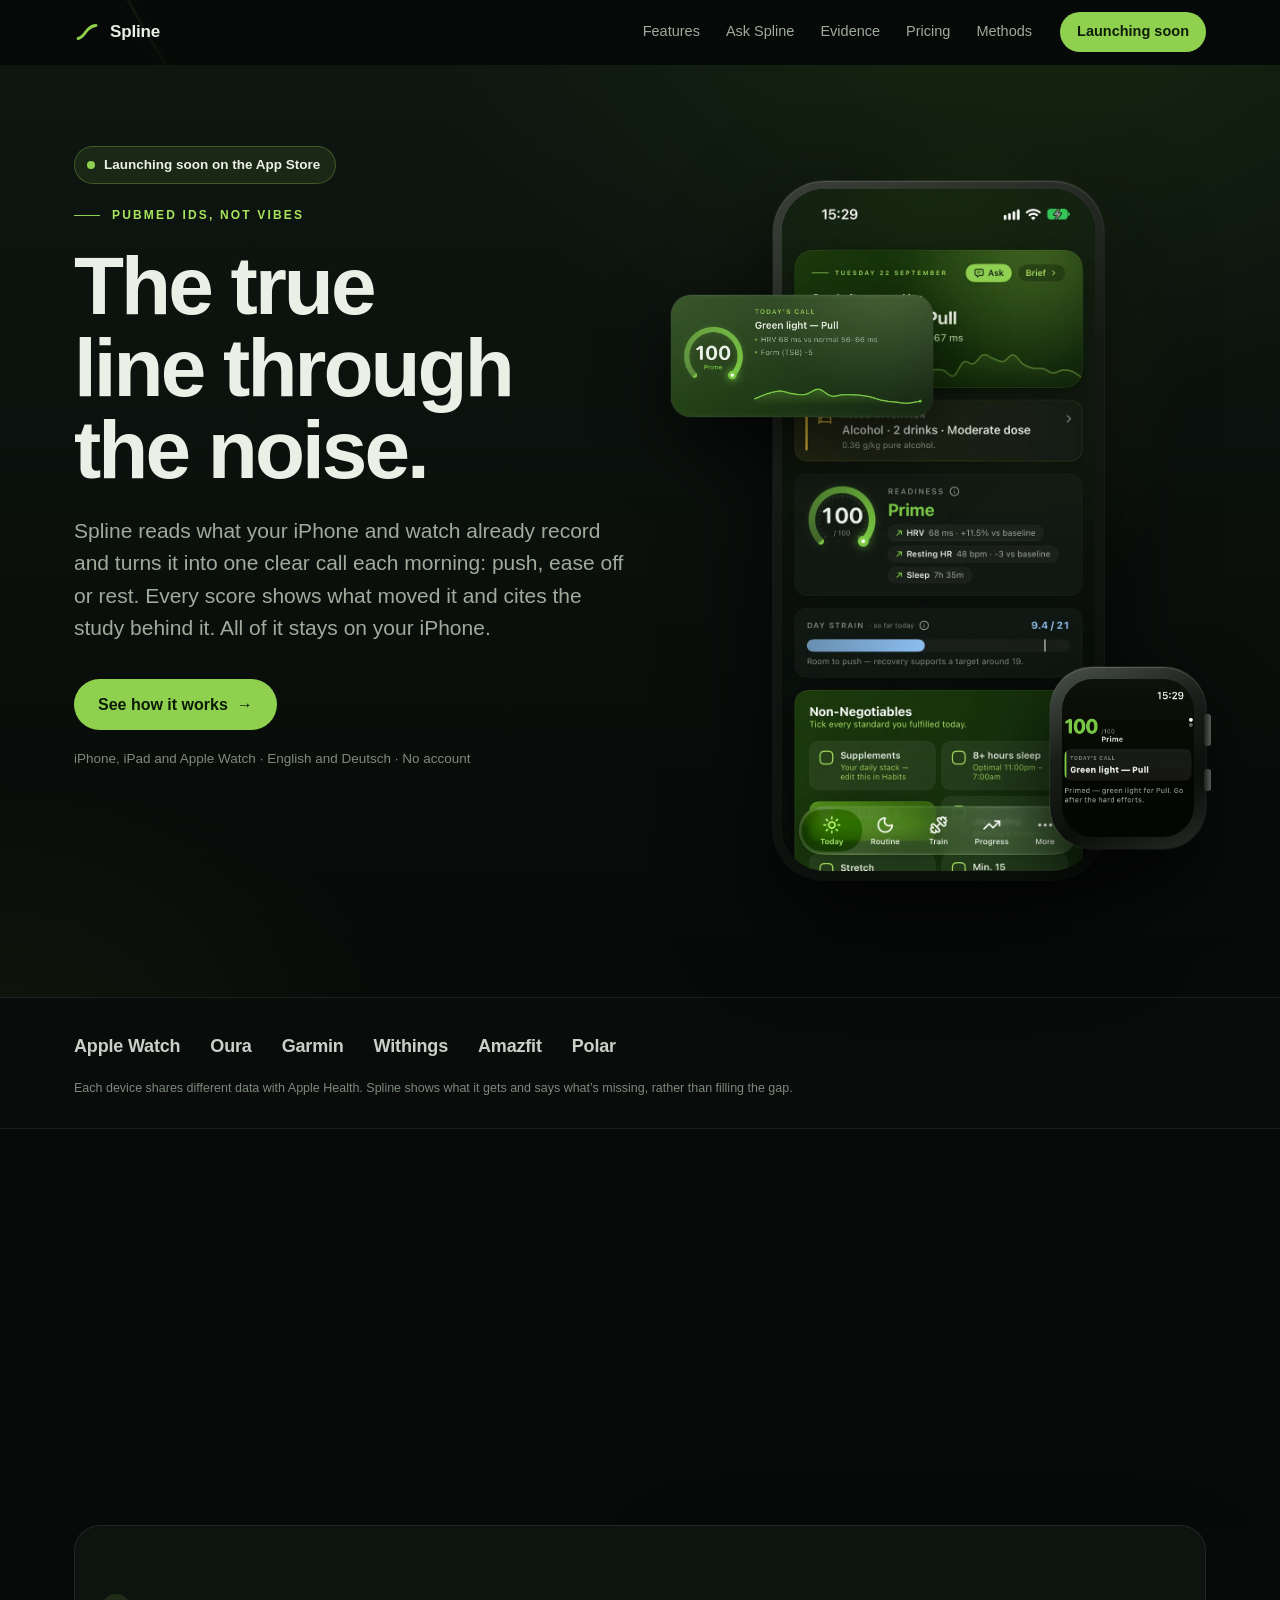
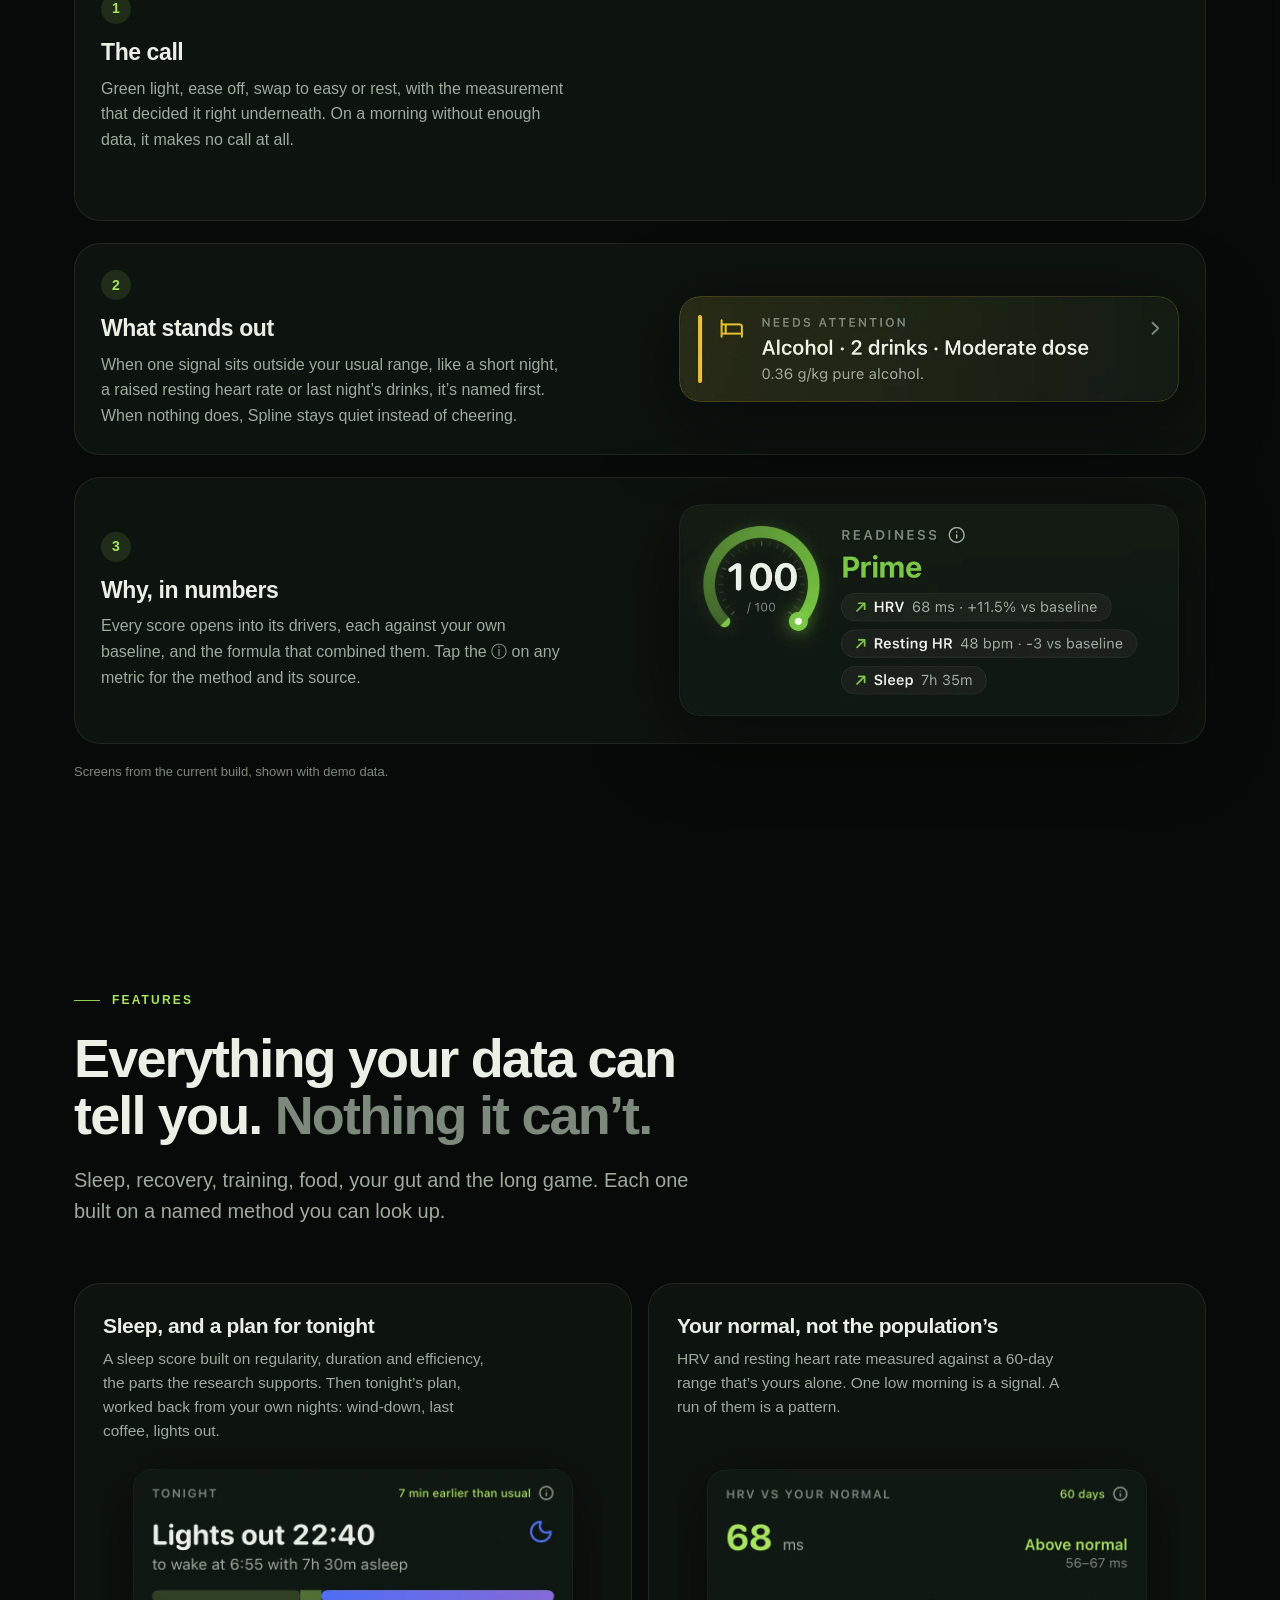
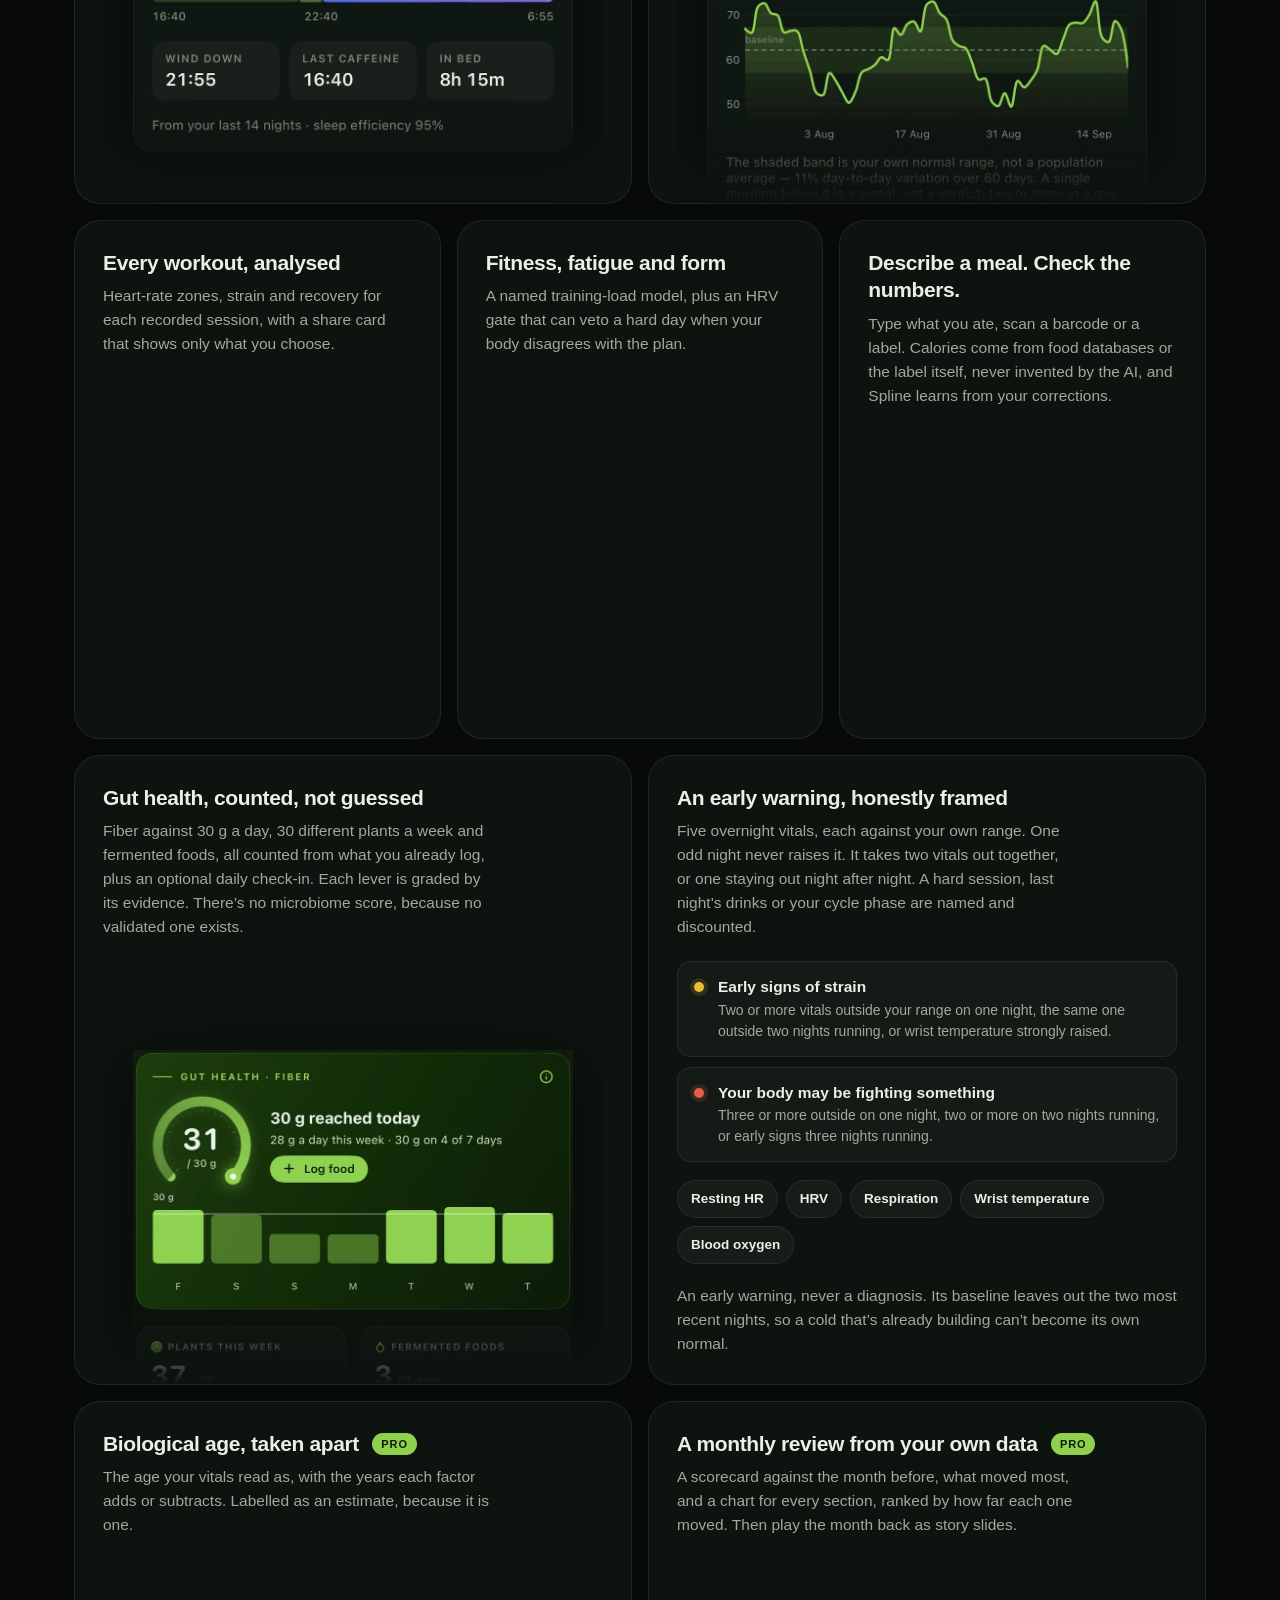
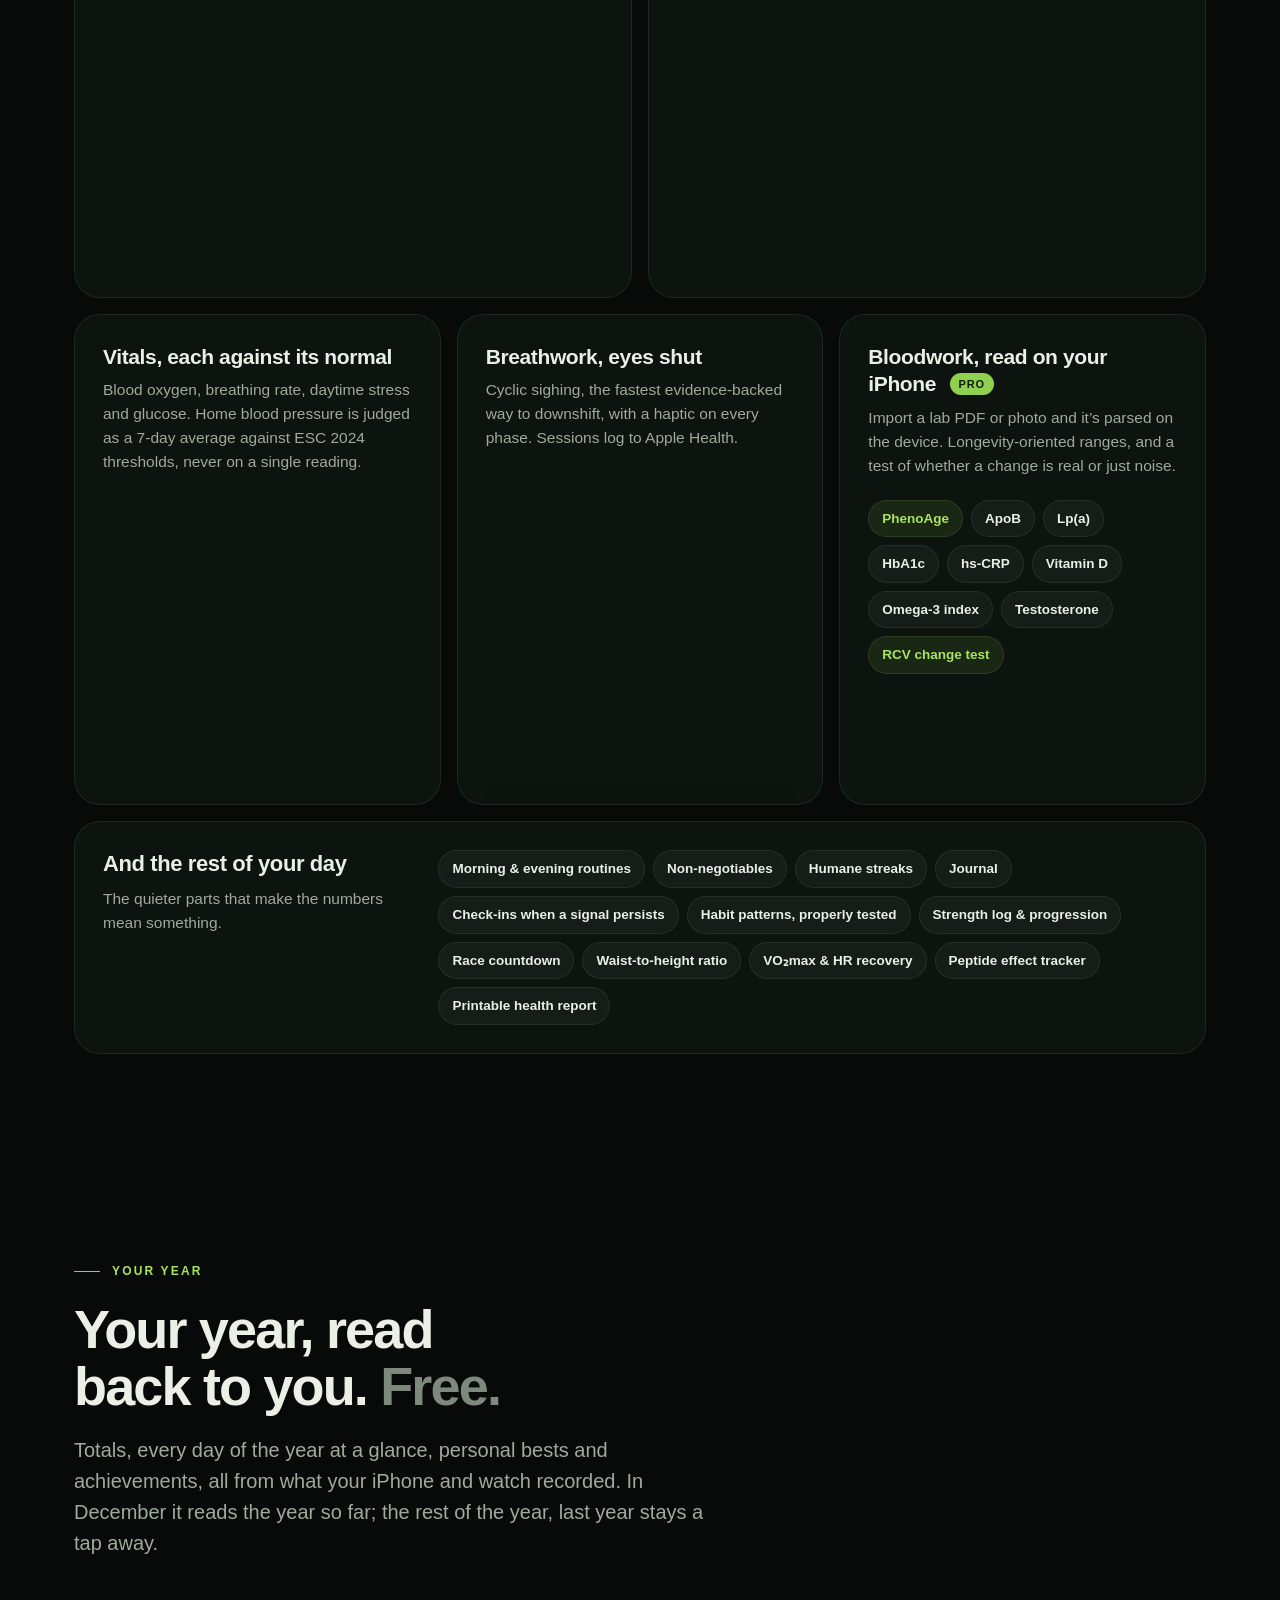
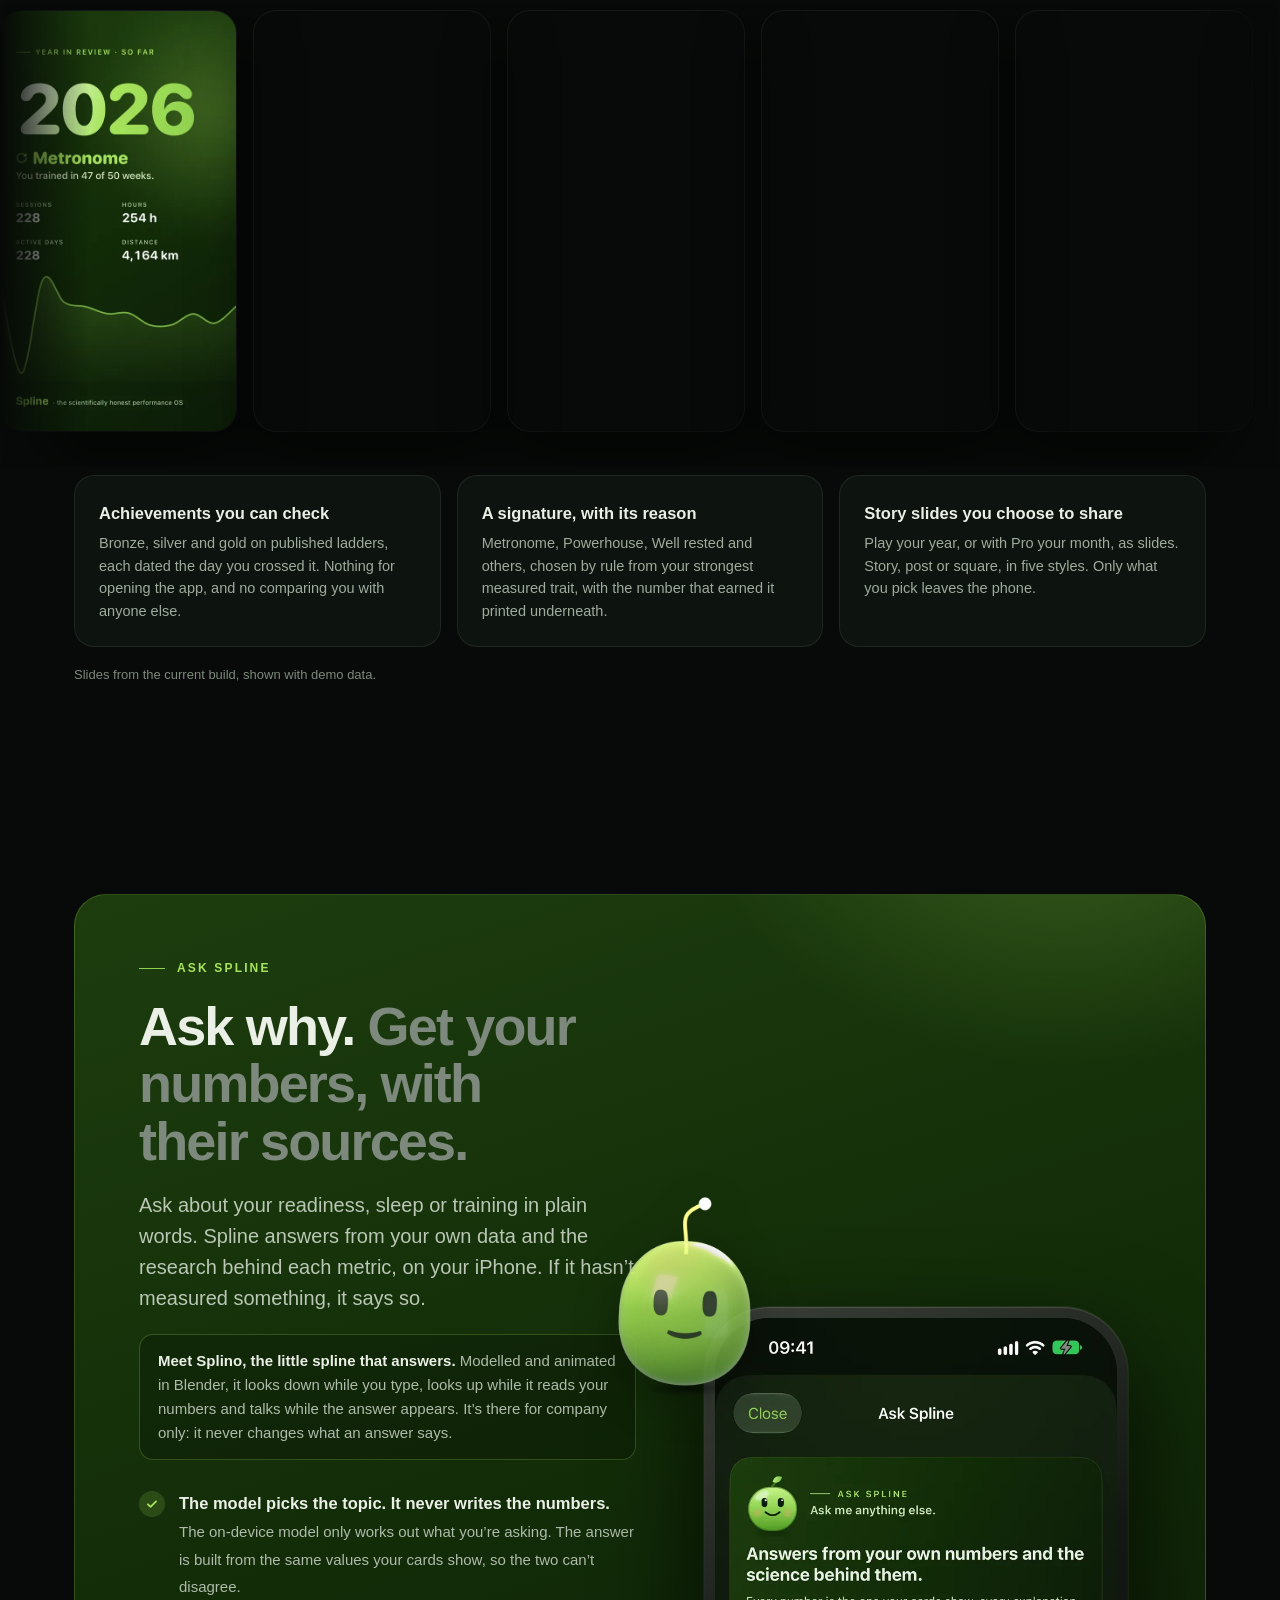
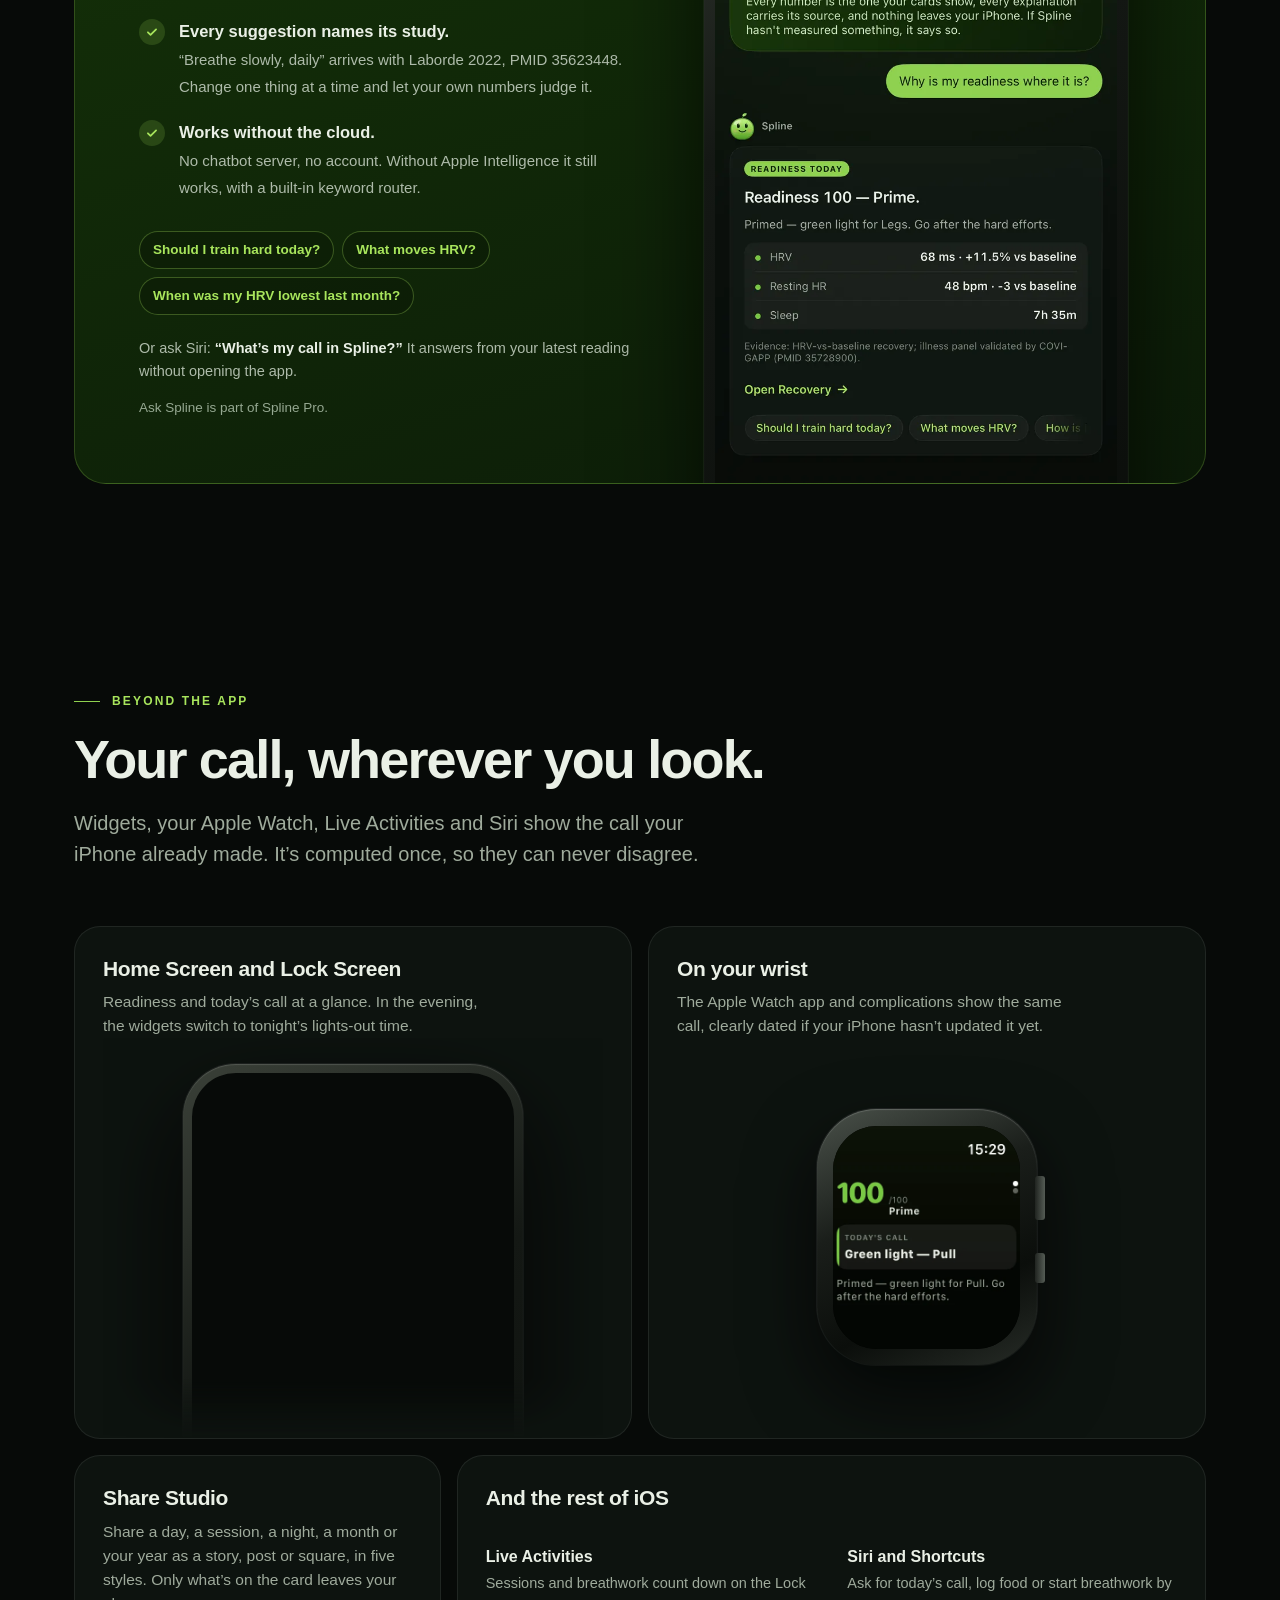
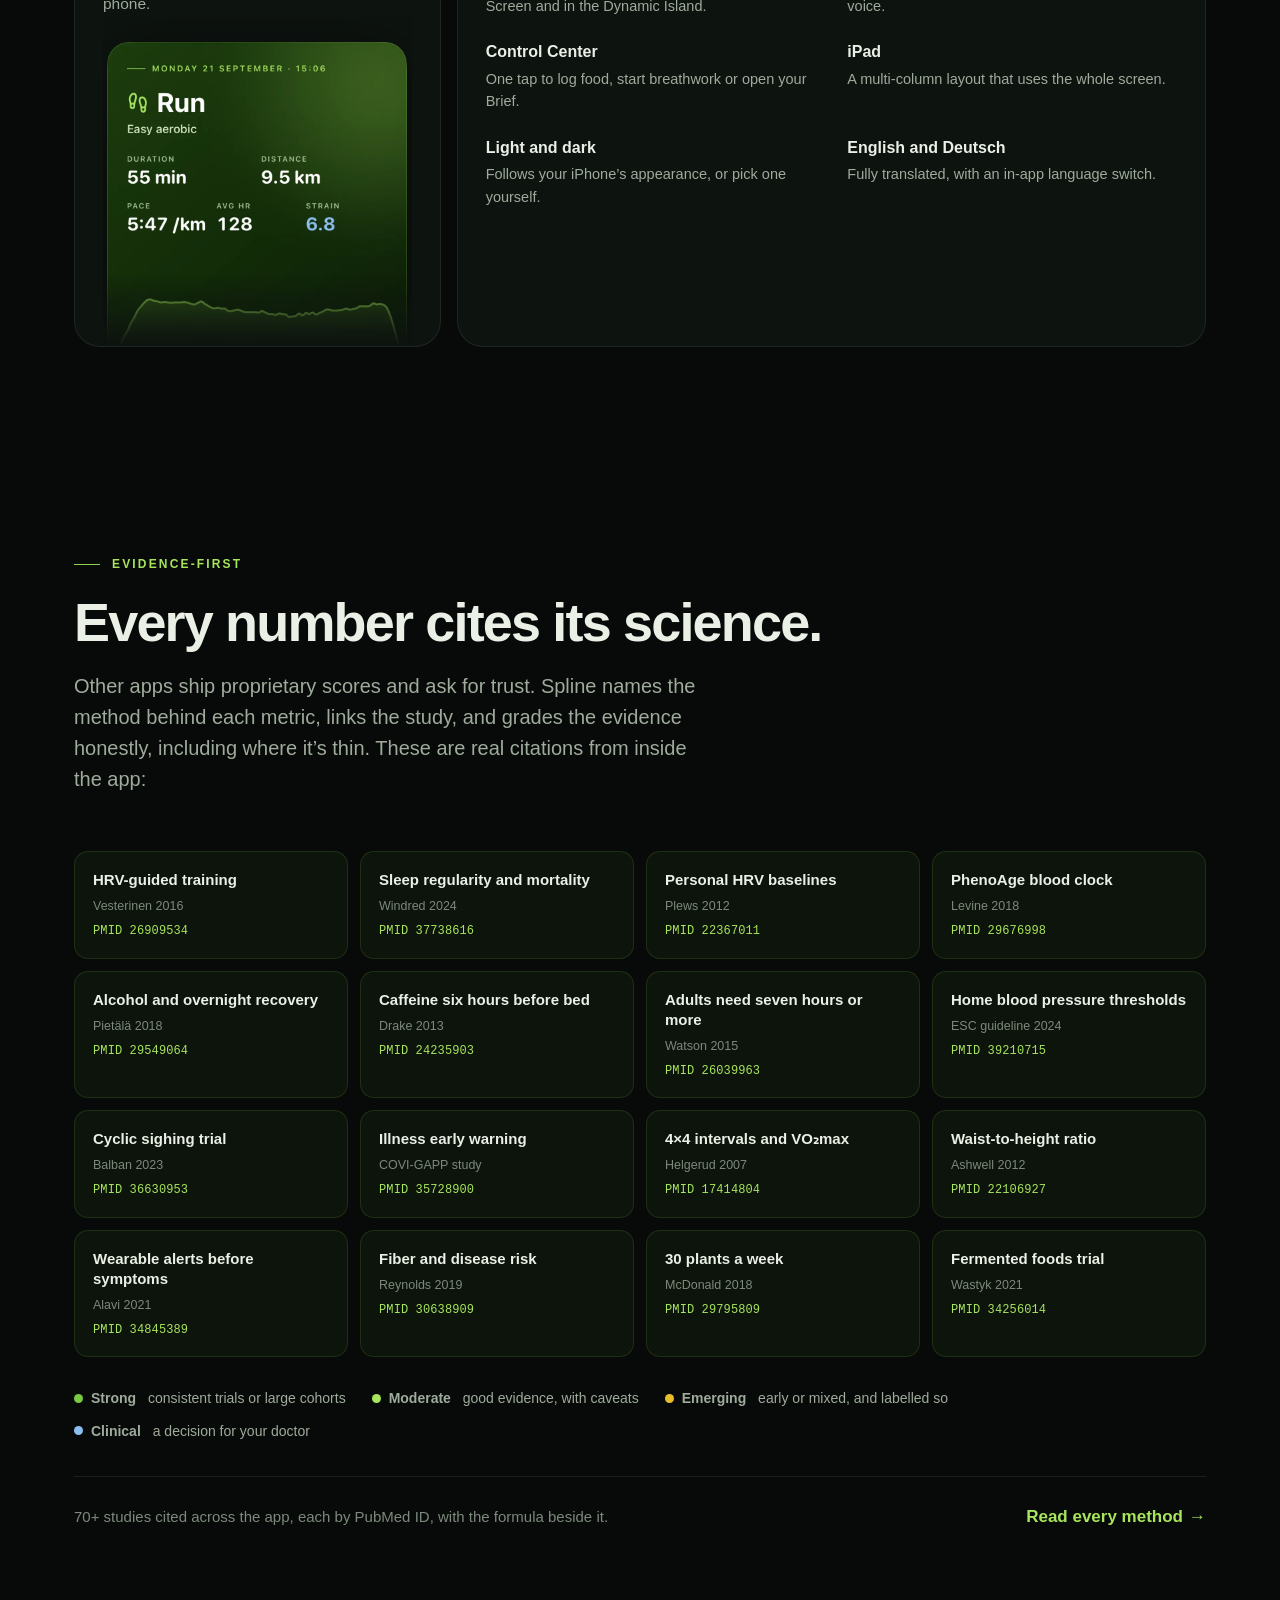
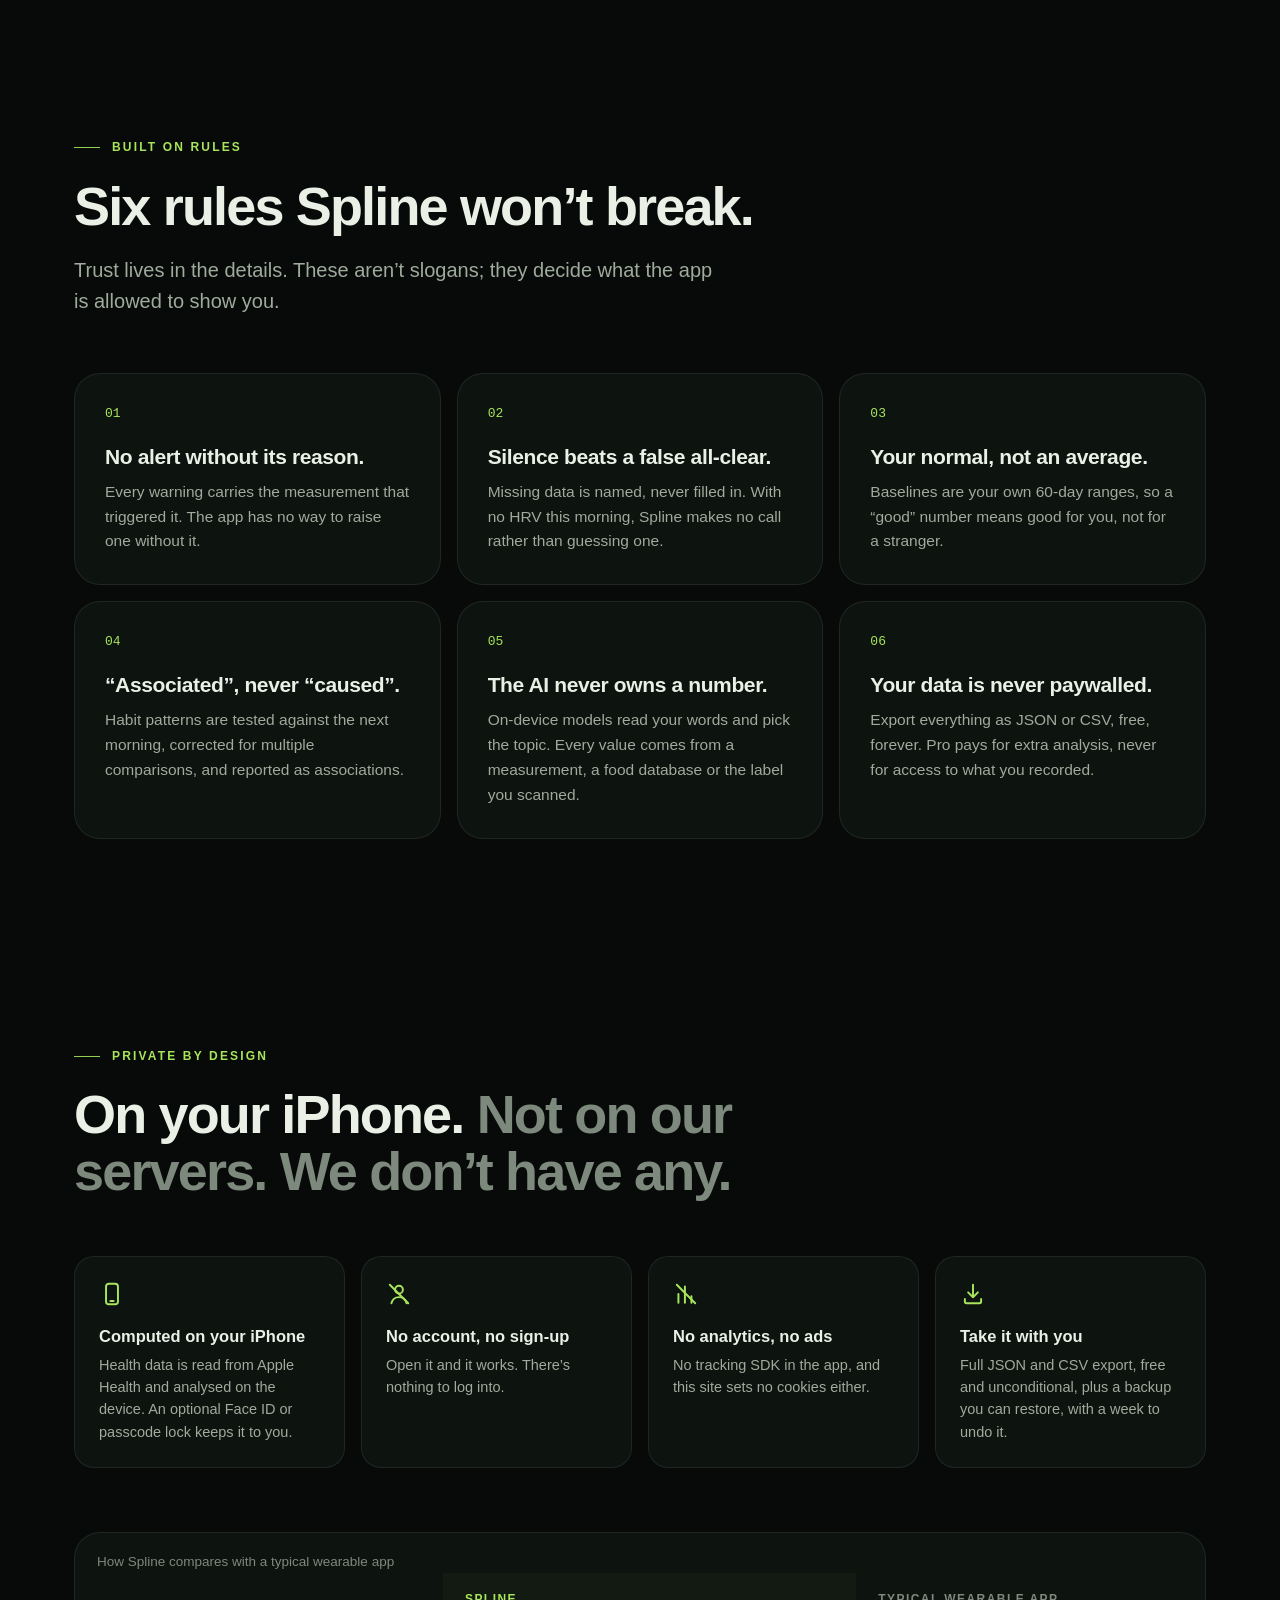
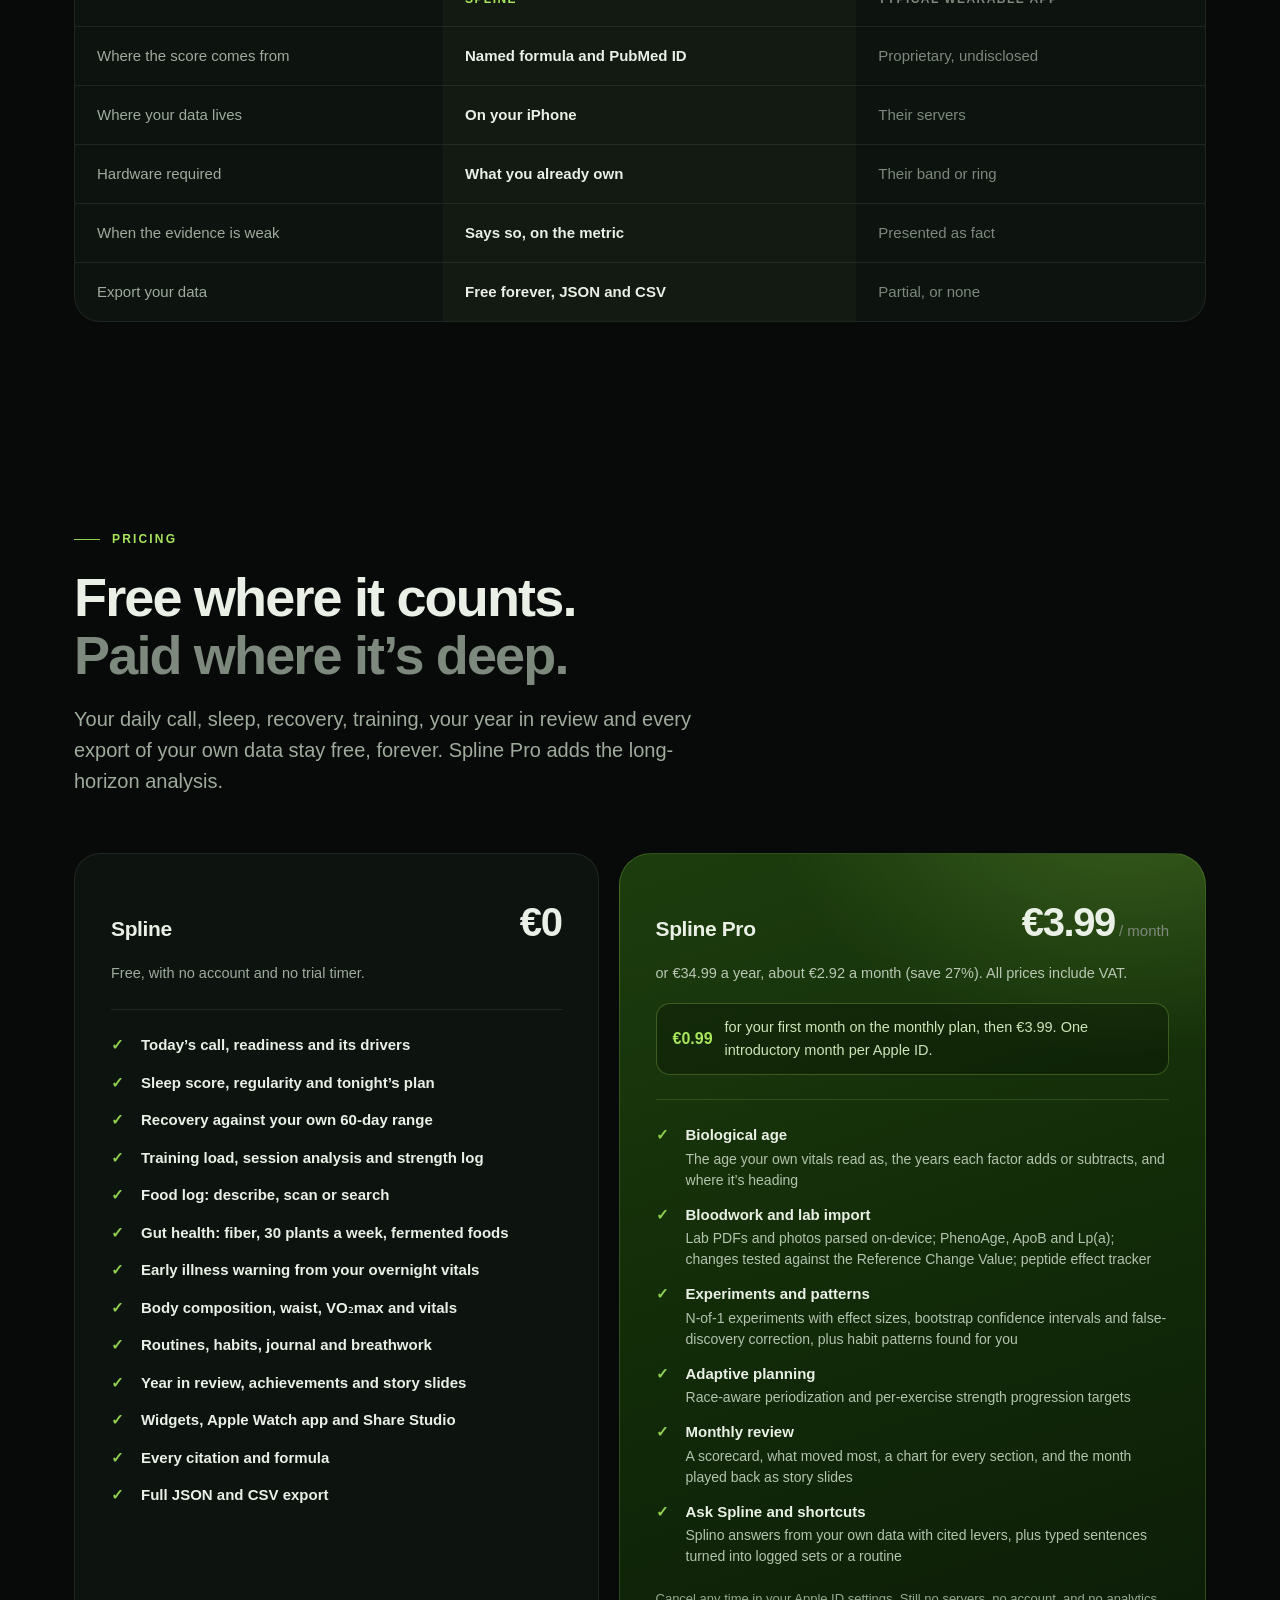
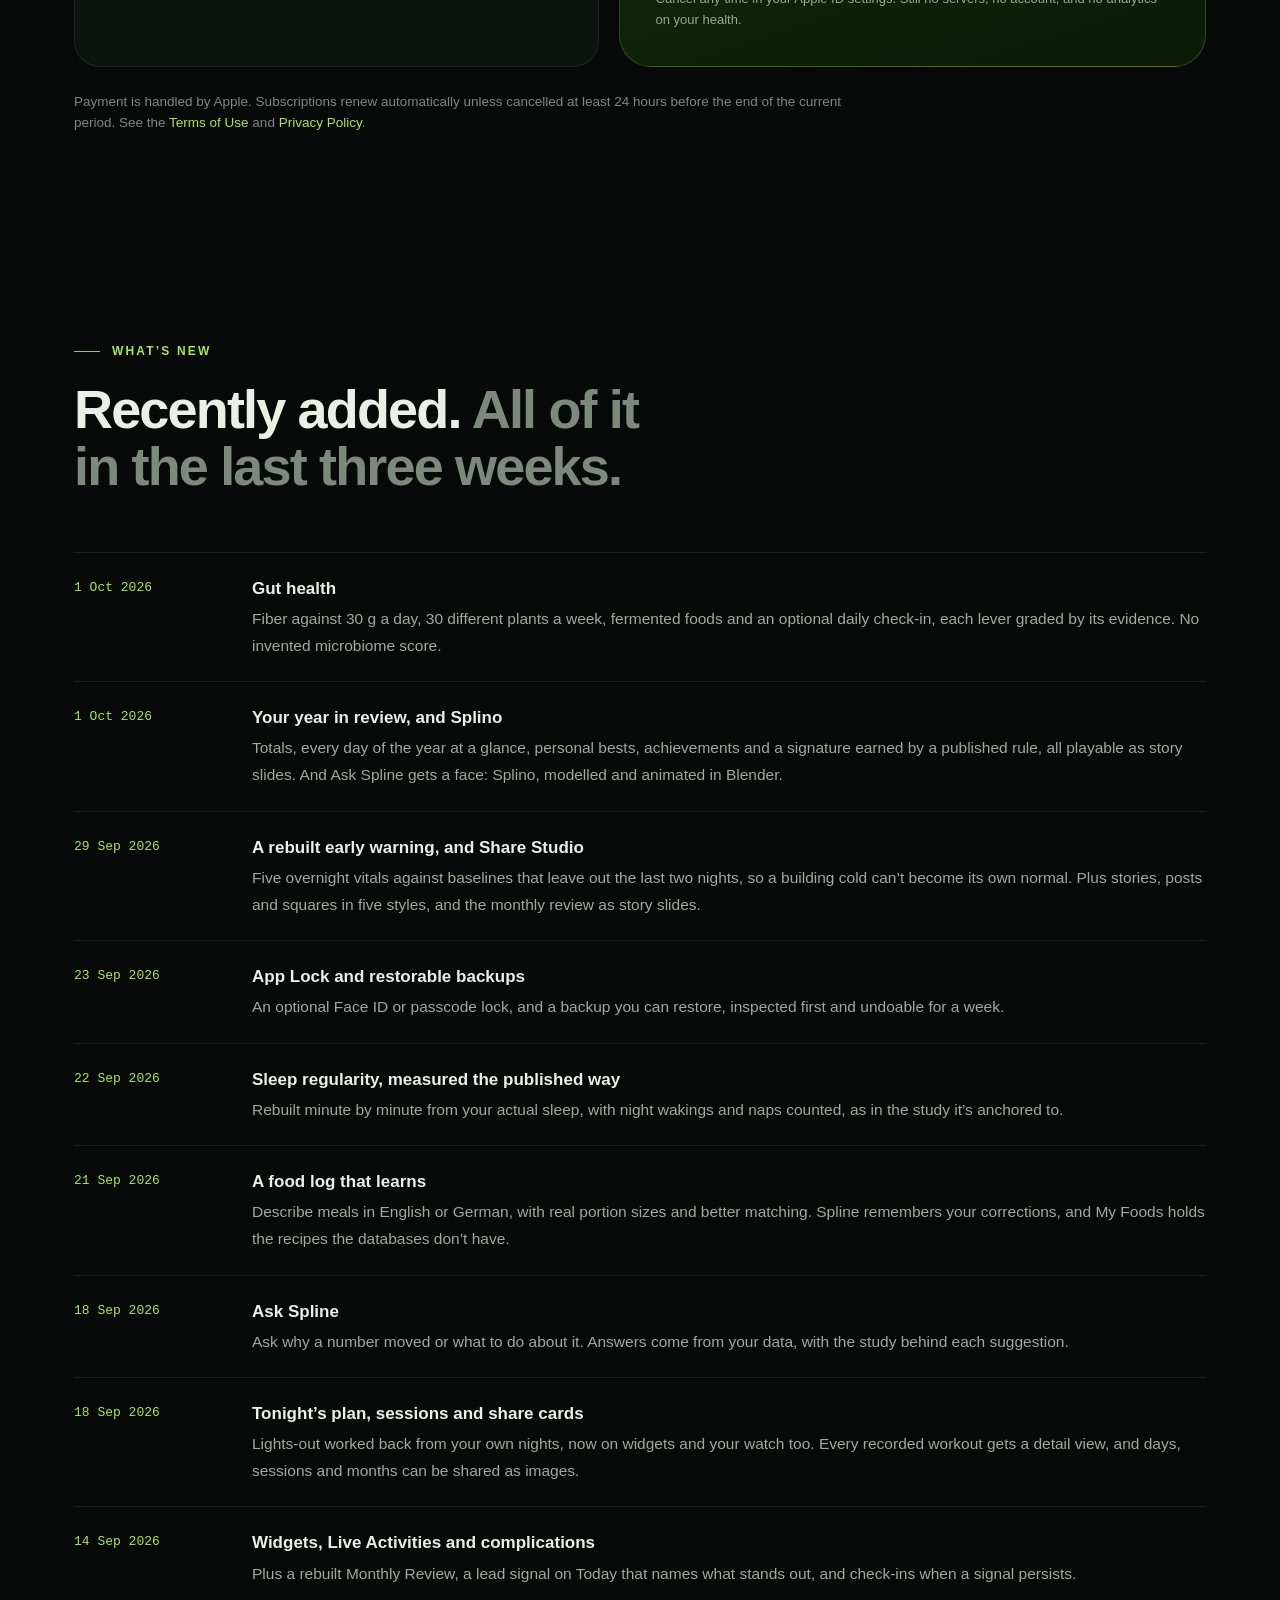
==== commit 73aee702: "Host Tilde at /tilde/ alongside Spline, in its own design Tilde, the cycle companion from the same m" ====
--- a/index.html
+++ b/index.html
@@ -21,7 +21,7 @@
 <meta name="color-scheme" content="dark">
 <link rel="icon" href="/favicon.svg" type="image/svg+xml">
 <link rel="apple-touch-icon" href="assets/apple-touch-icon.png">
-<link rel="stylesheet" href="assets/site.css?v=20261004b">
+<link rel="stylesheet" href="assets/site.css?v=20261016">
 <link rel="stylesheet" href="assets/device.css?v=20261004">
 <!-- Without JS nothing would ever add .in, so show the scroll-reveal content as-is. -->
 <noscript><style>.reveal { opacity: 1; transform: none; }</style></noscript>
@@ -1024,6 +1024,8 @@
       estimates are surrogates with wide individual uncertainty. Spline is not a medical device and
       does not diagnose, treat or prevent any disease. Always discuss your results with your physician.
     </p>
+    <p class="sibling">Also from the makers of Spline: <a href="/tilde/">Tilde</a>, an honest cycle
+      companion for iPhone.</p>
     <p class="copyright">&copy; 2026 Spline &middot; This site sets no cookies and loads nothing from third parties.</p>
   </div>
 </footer>
--- a/assets/site.css
+++ b/assets/site.css
@@ -552,6 +552,8 @@
 footer .nav-links { margin: 0; flex-wrap: wrap; gap: 14px 24px; }
 .disclaimer { margin-top: 28px; font-size: 13px; color: var(--text-faint); max-width: 800px; line-height: 1.65; }
 .copyright { margin-top: 14px; color: var(--text-faint); font-size: 13px; }
+.sibling { margin-top: 14px; color: var(--text-dim); font-size: 13.5px; }
+.sibling a { color: var(--accent-text); text-decoration: underline; text-underline-offset: 3px; }
 
 /* ---------- Reveal on scroll ---------- */
 .reveal { opacity: 0; transform: translateY(16px); transition: opacity 0.8s var(--ease), transform 0.8s var(--ease); }
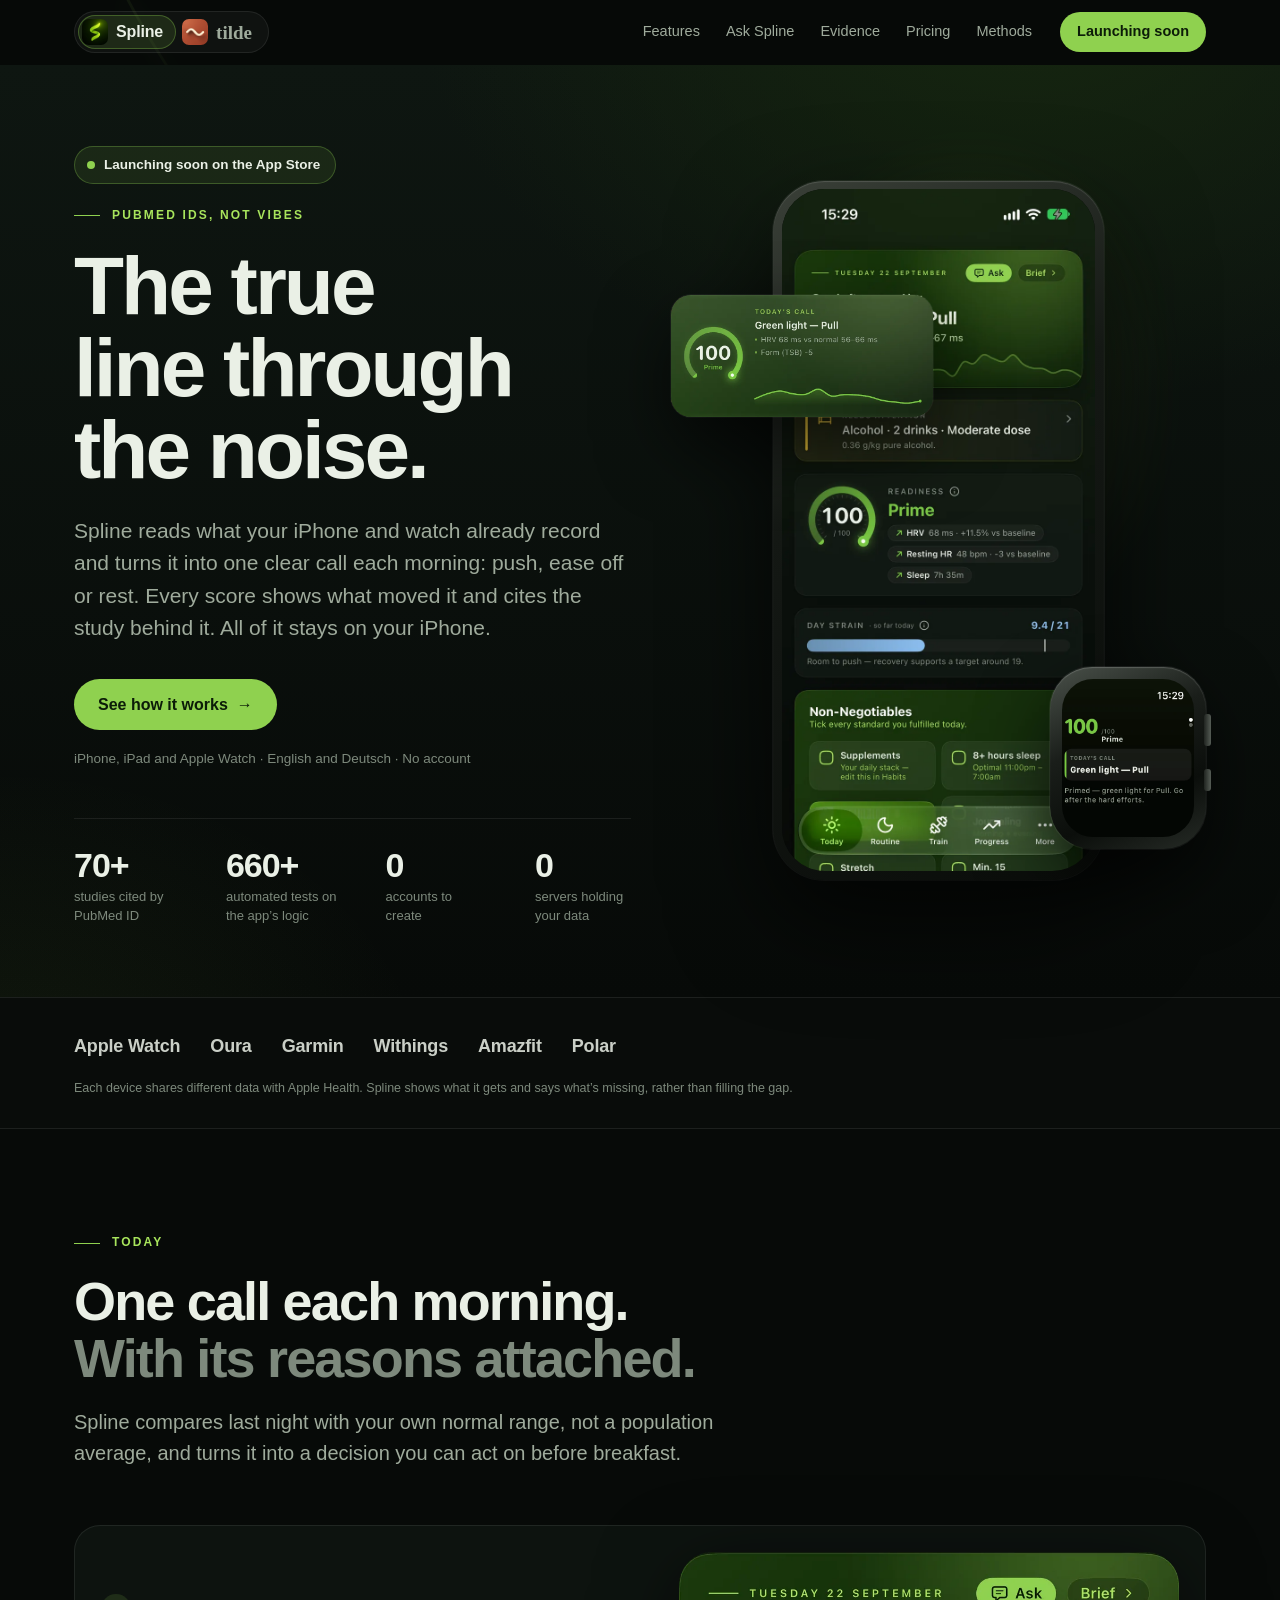
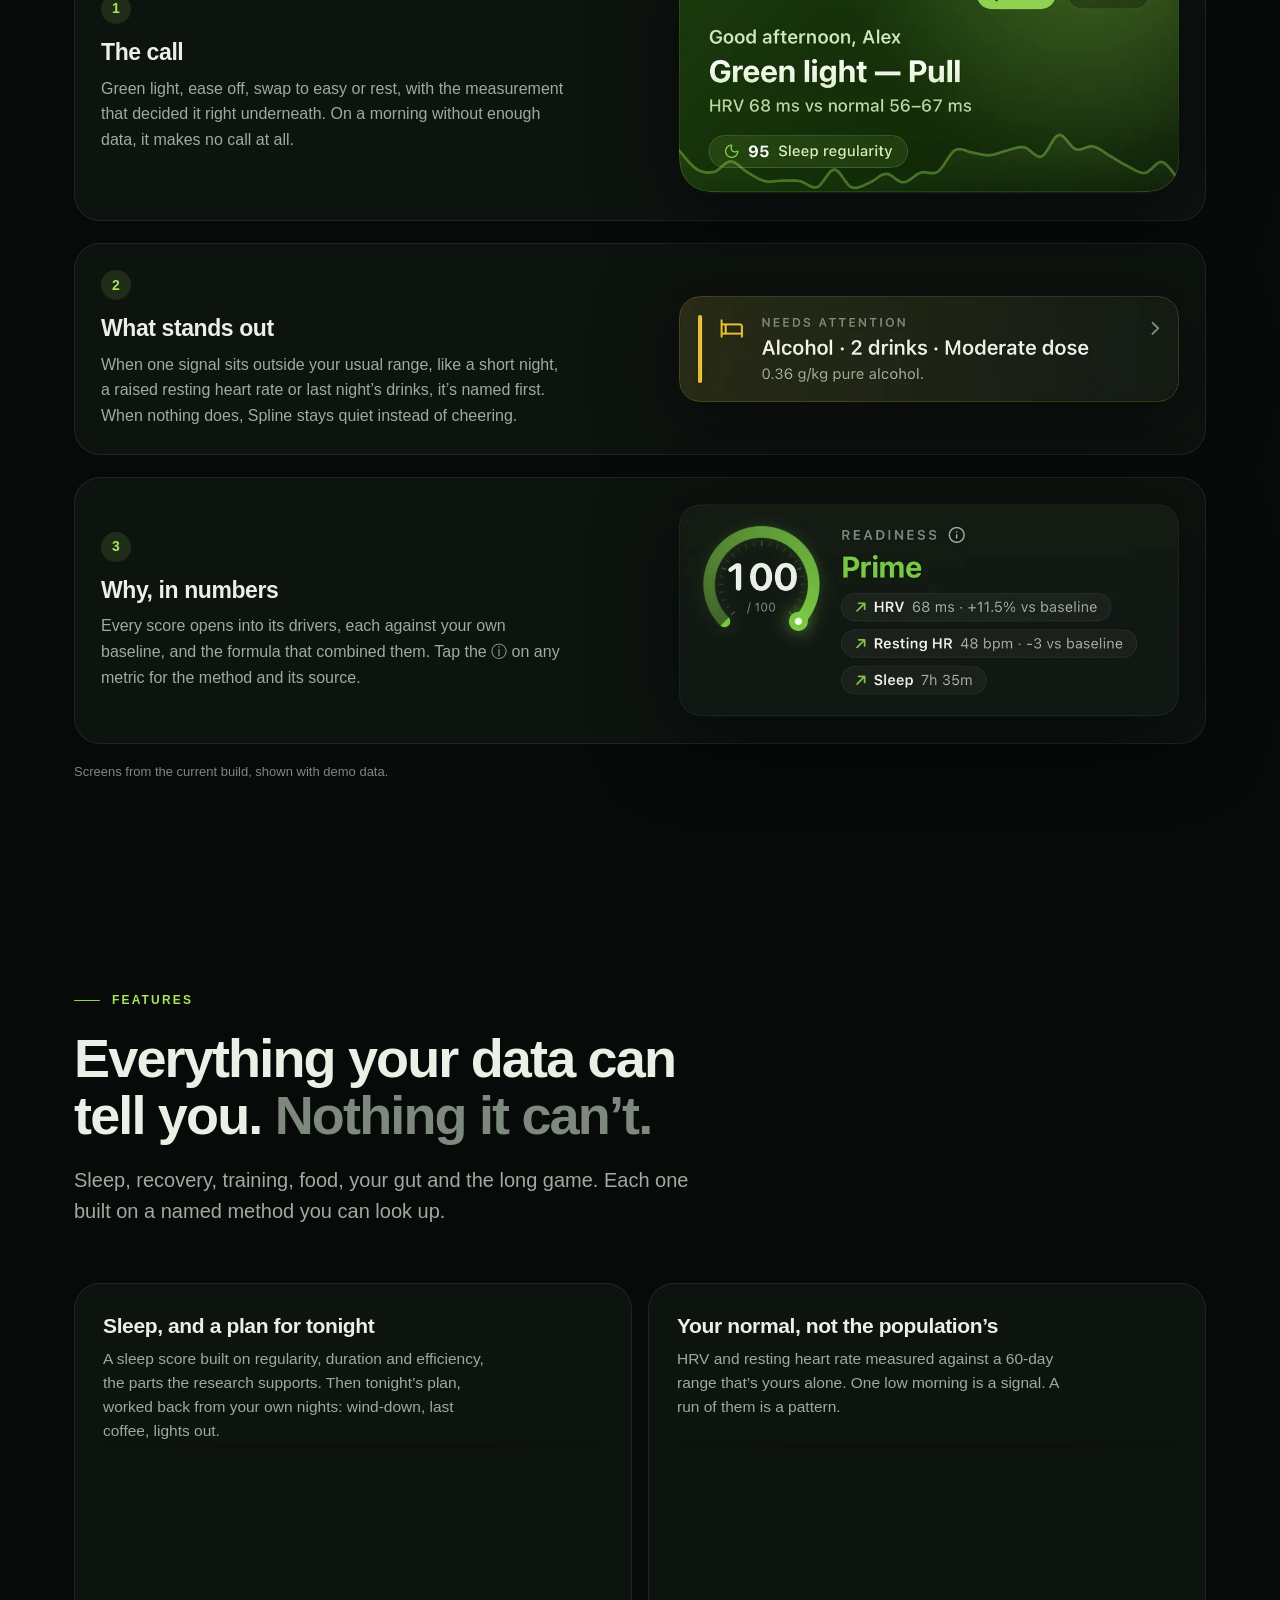
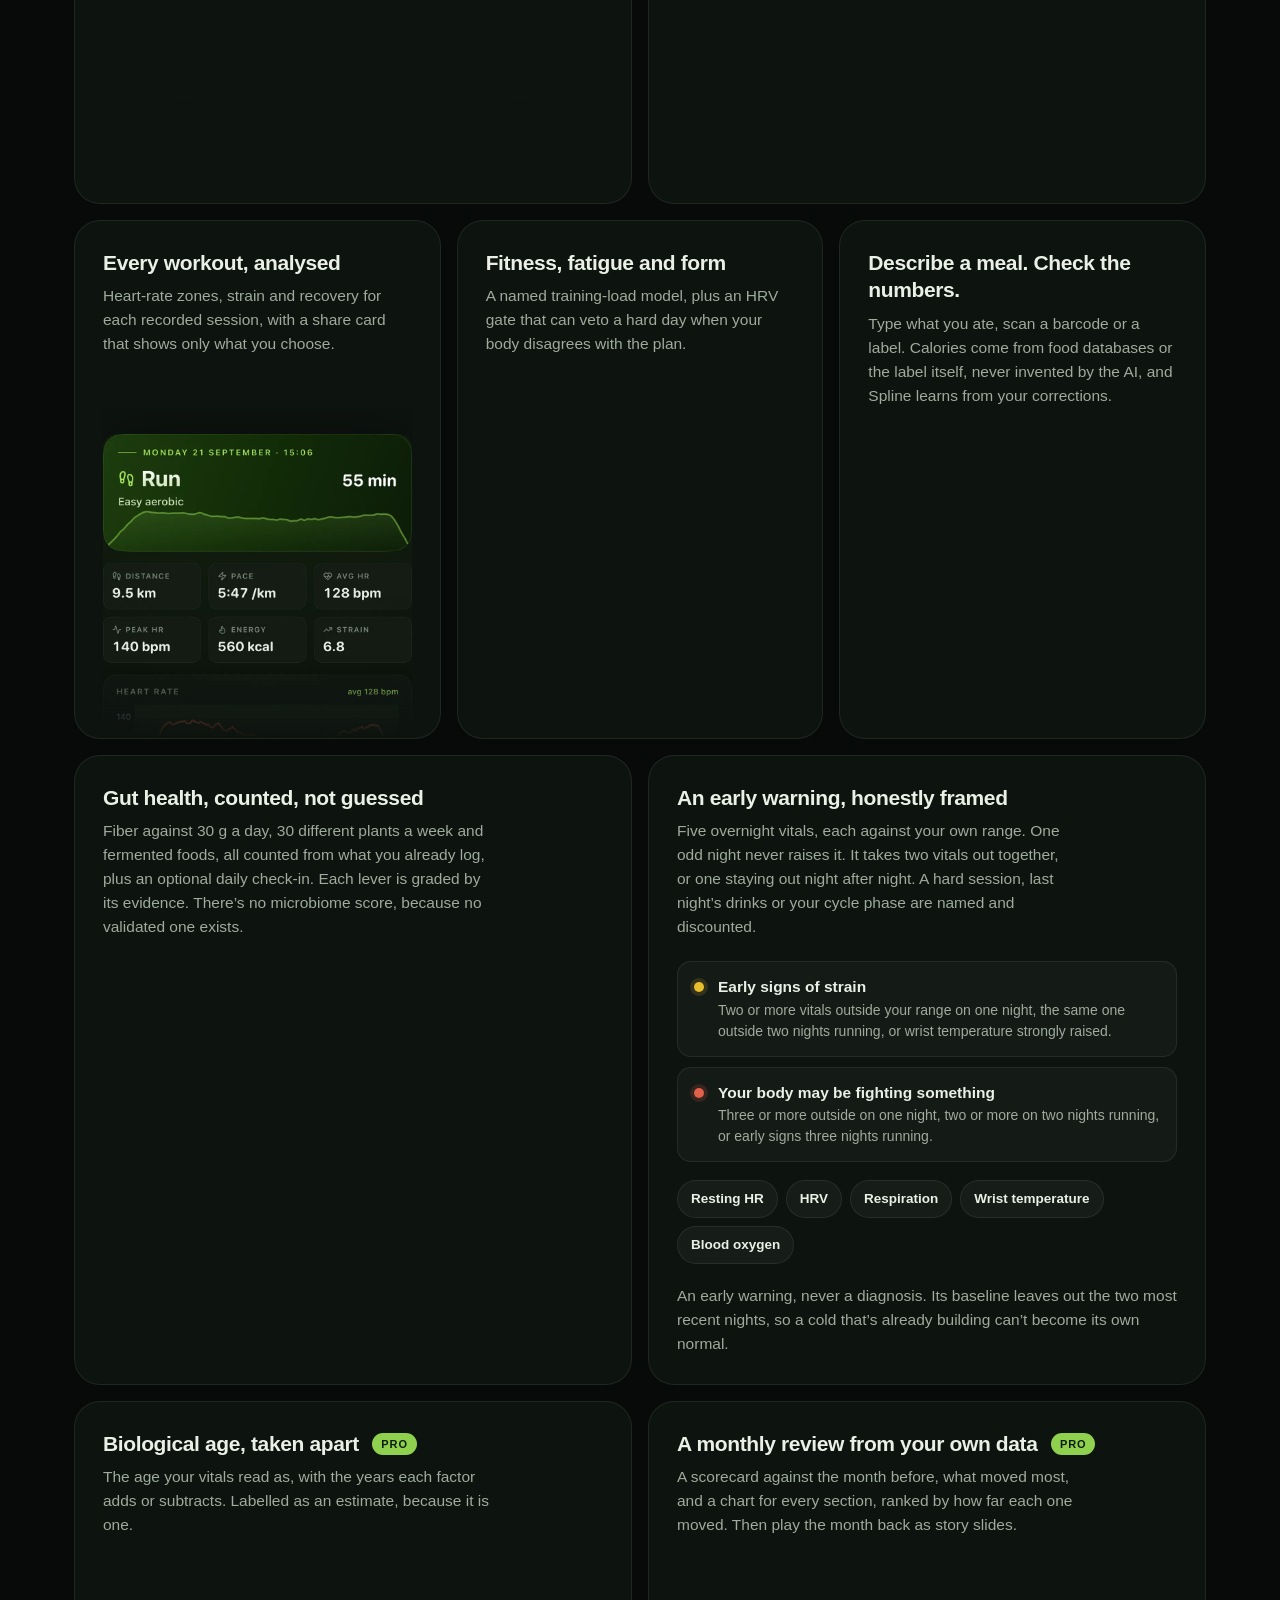
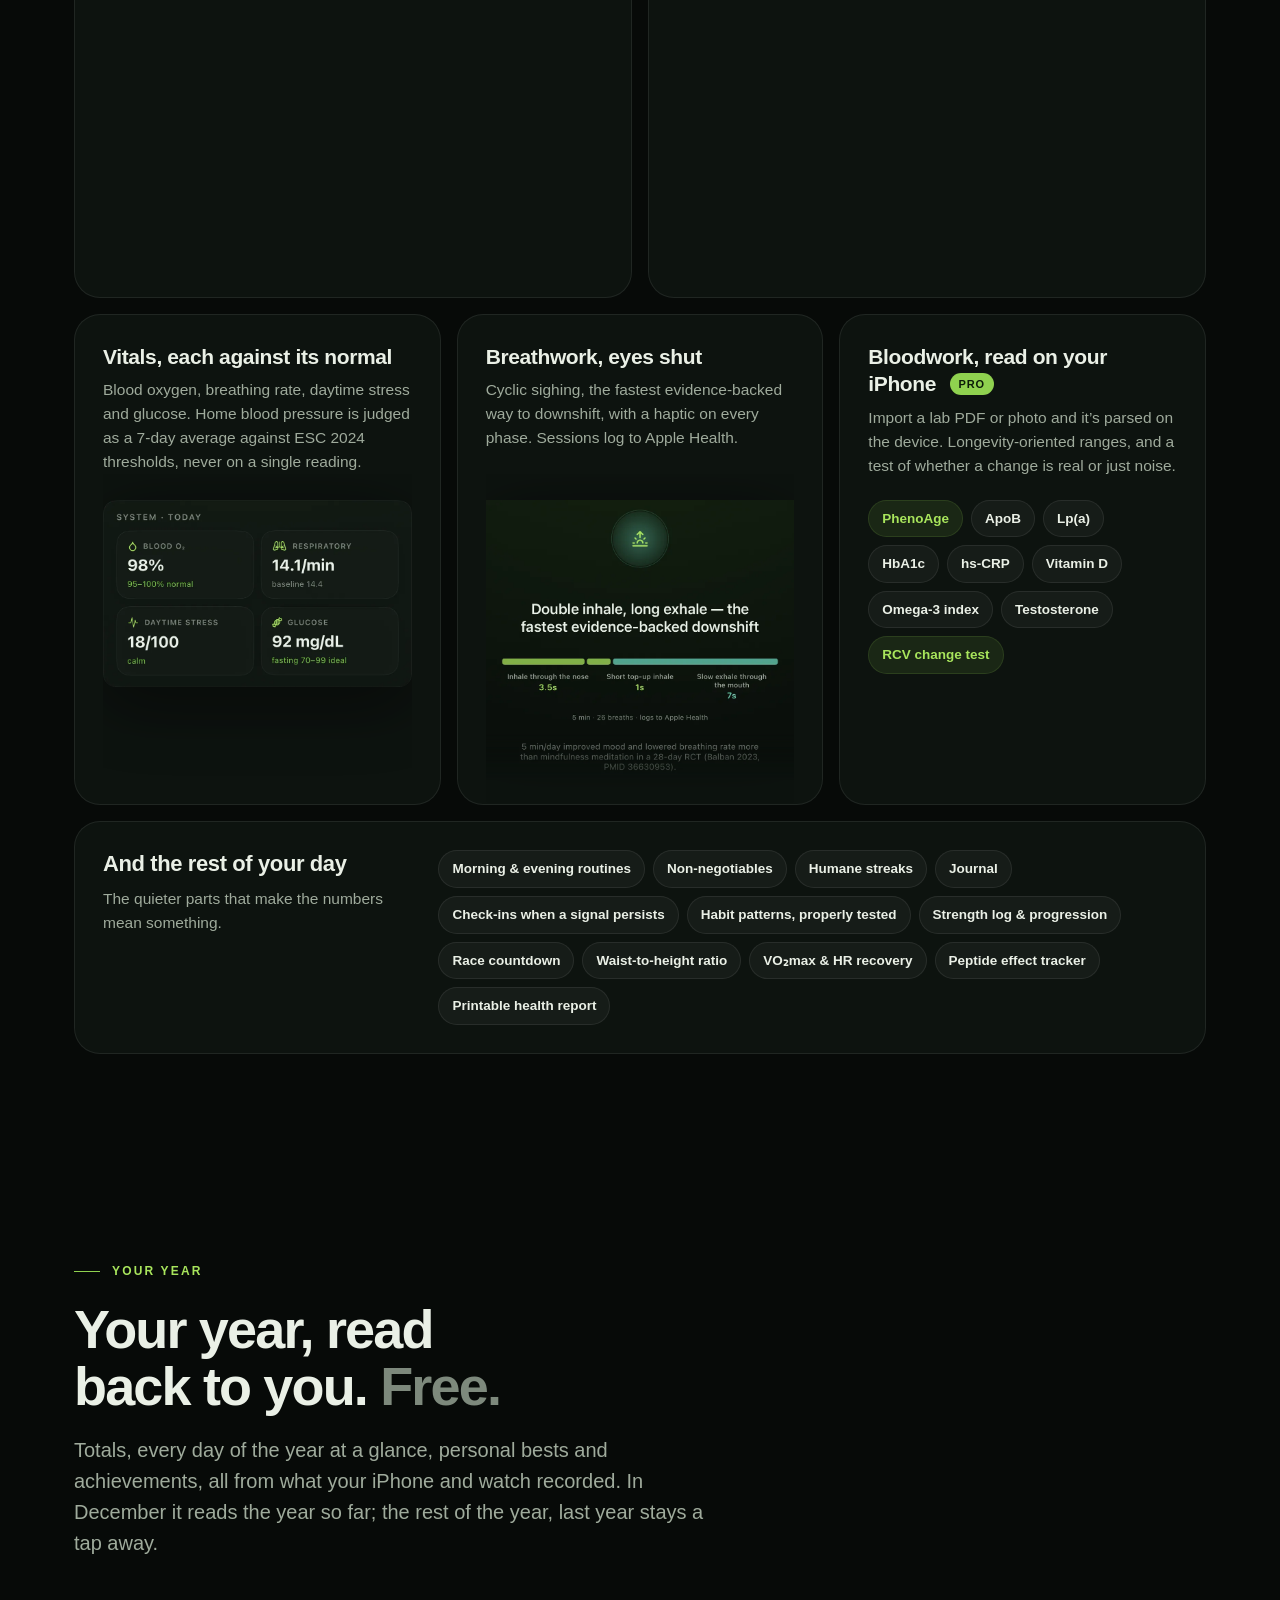
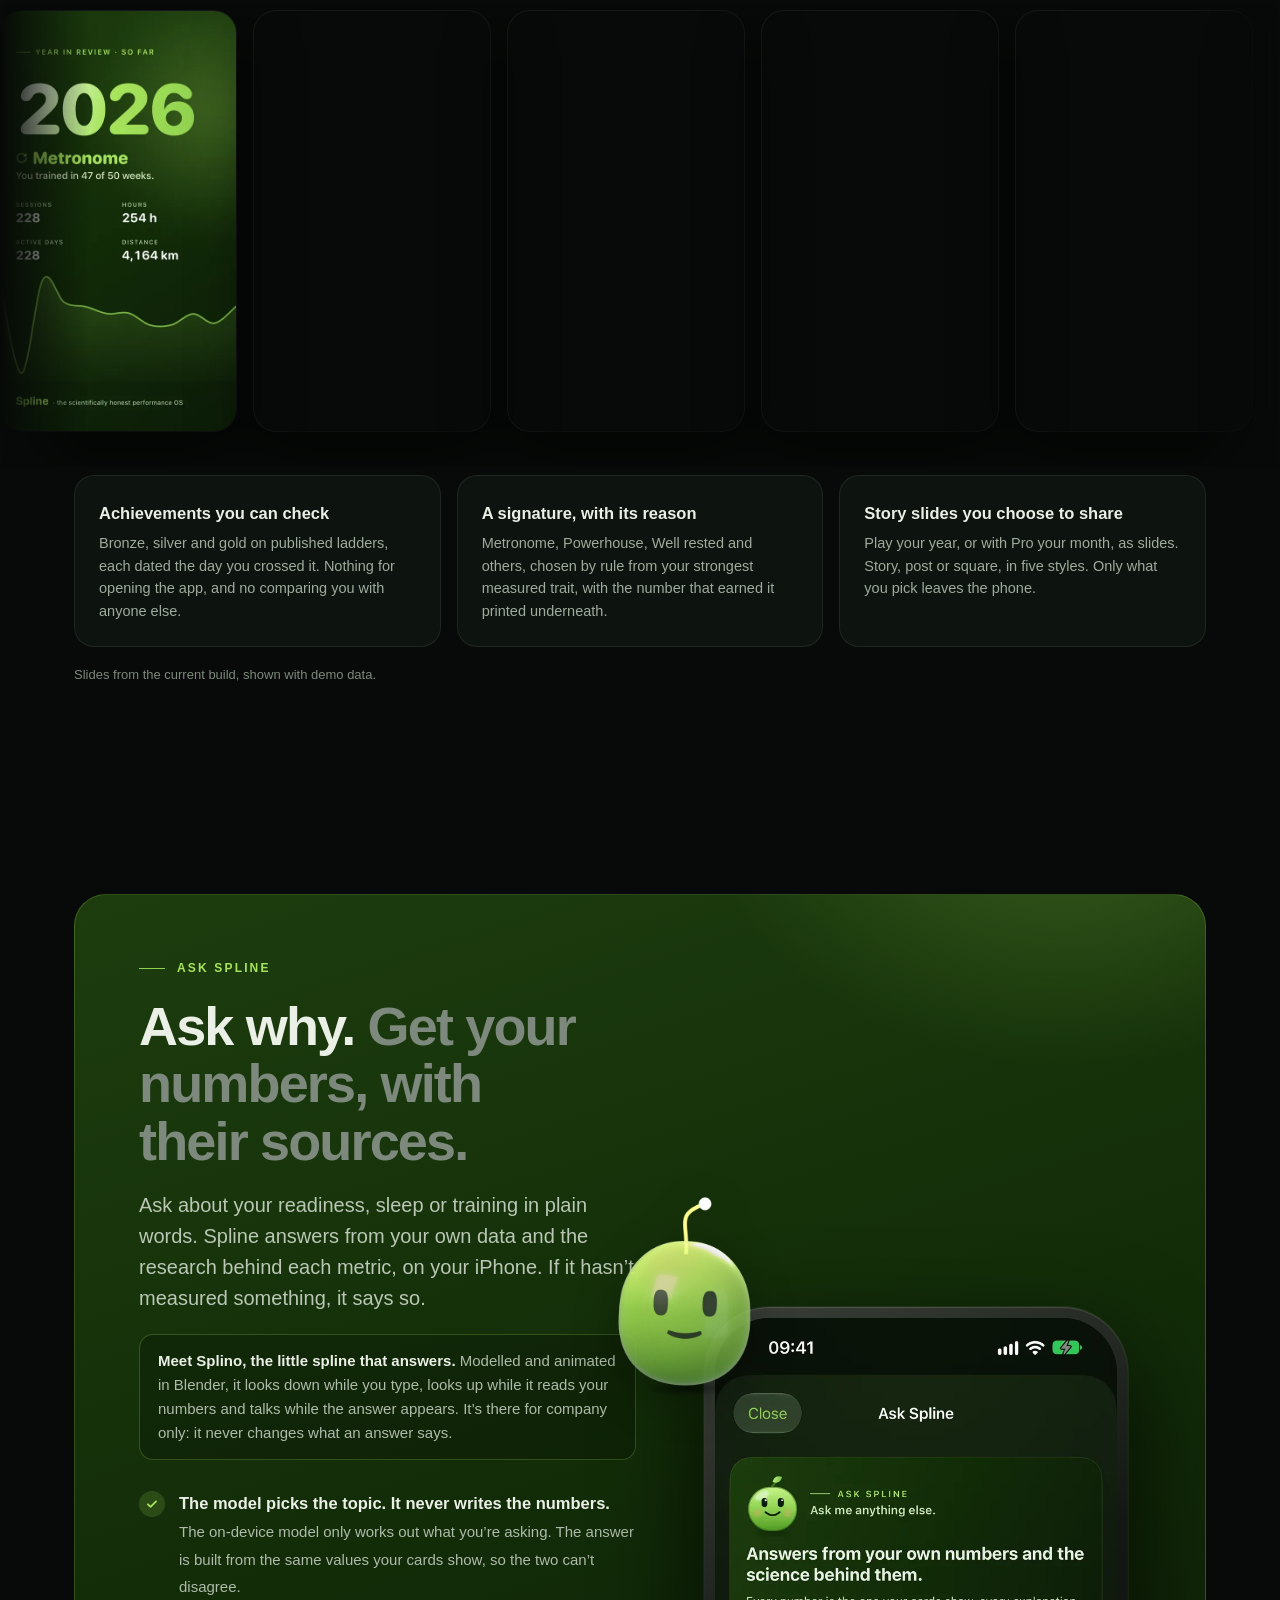
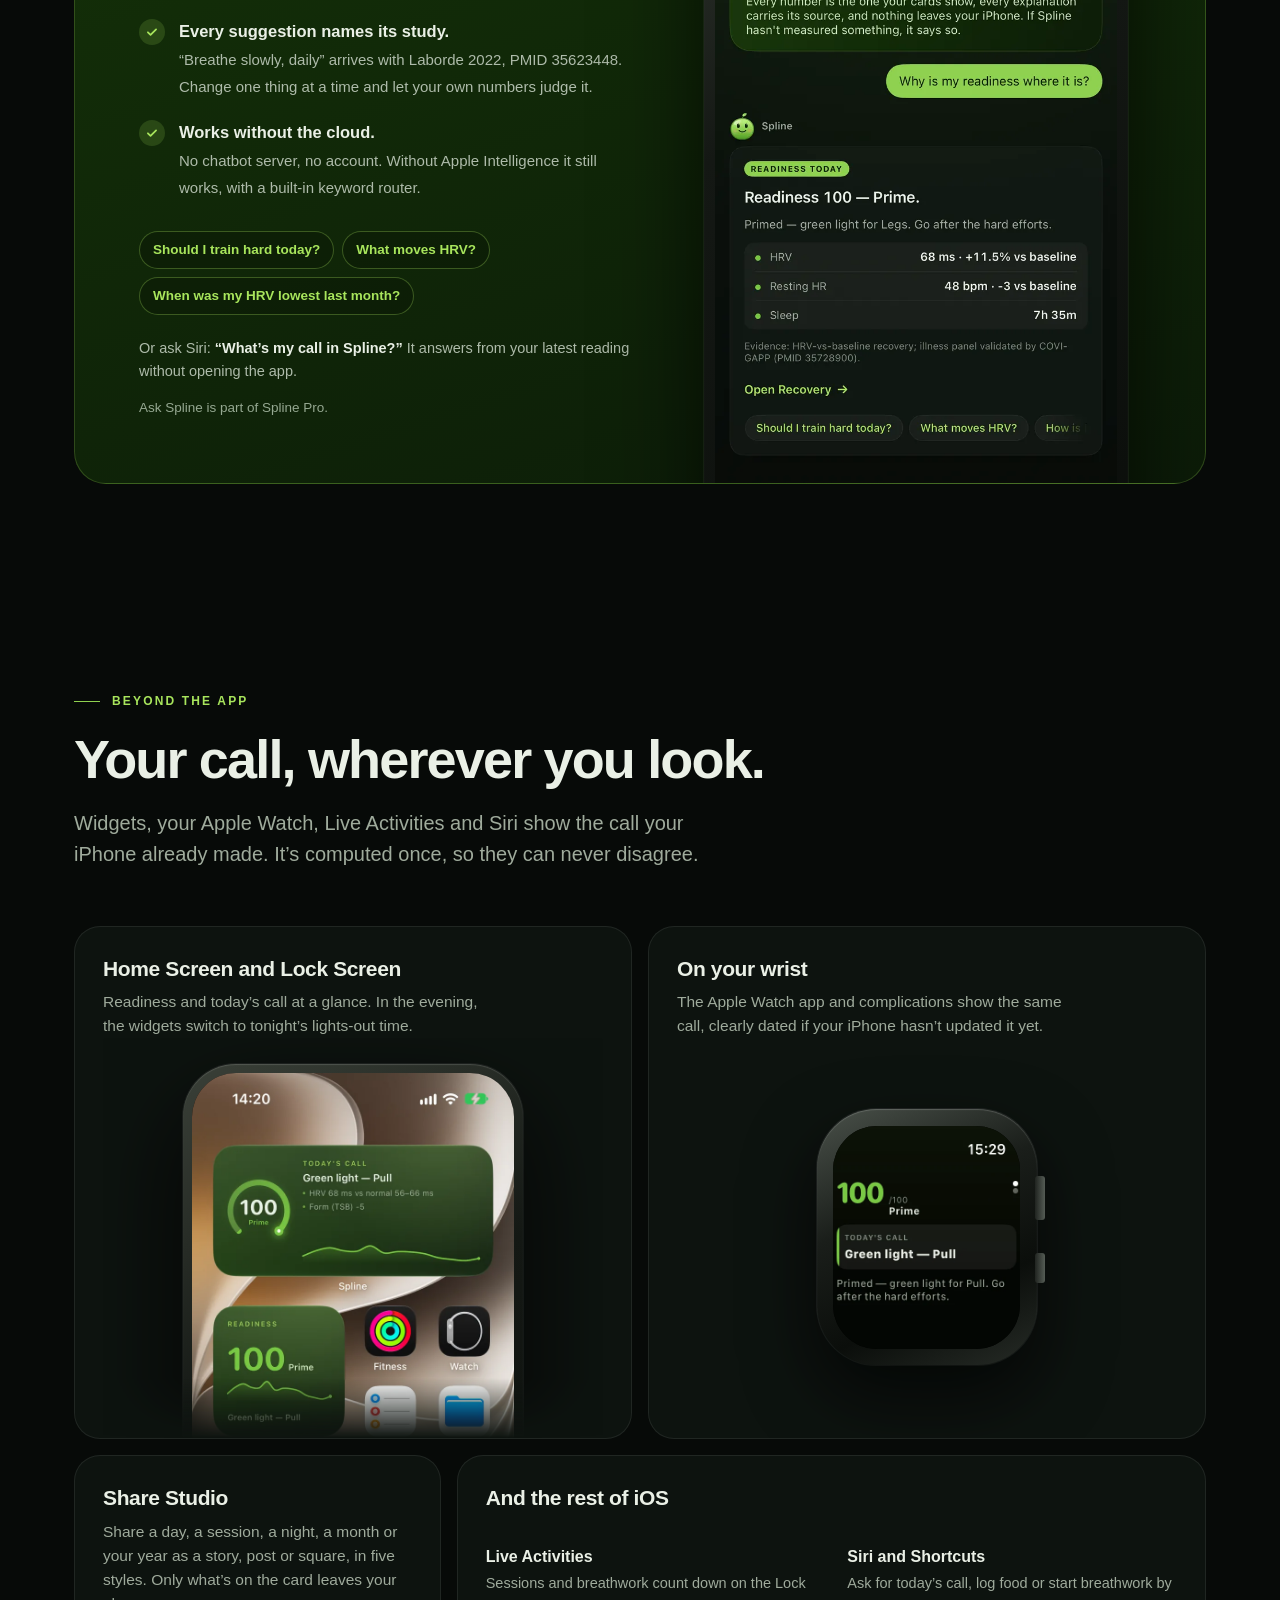
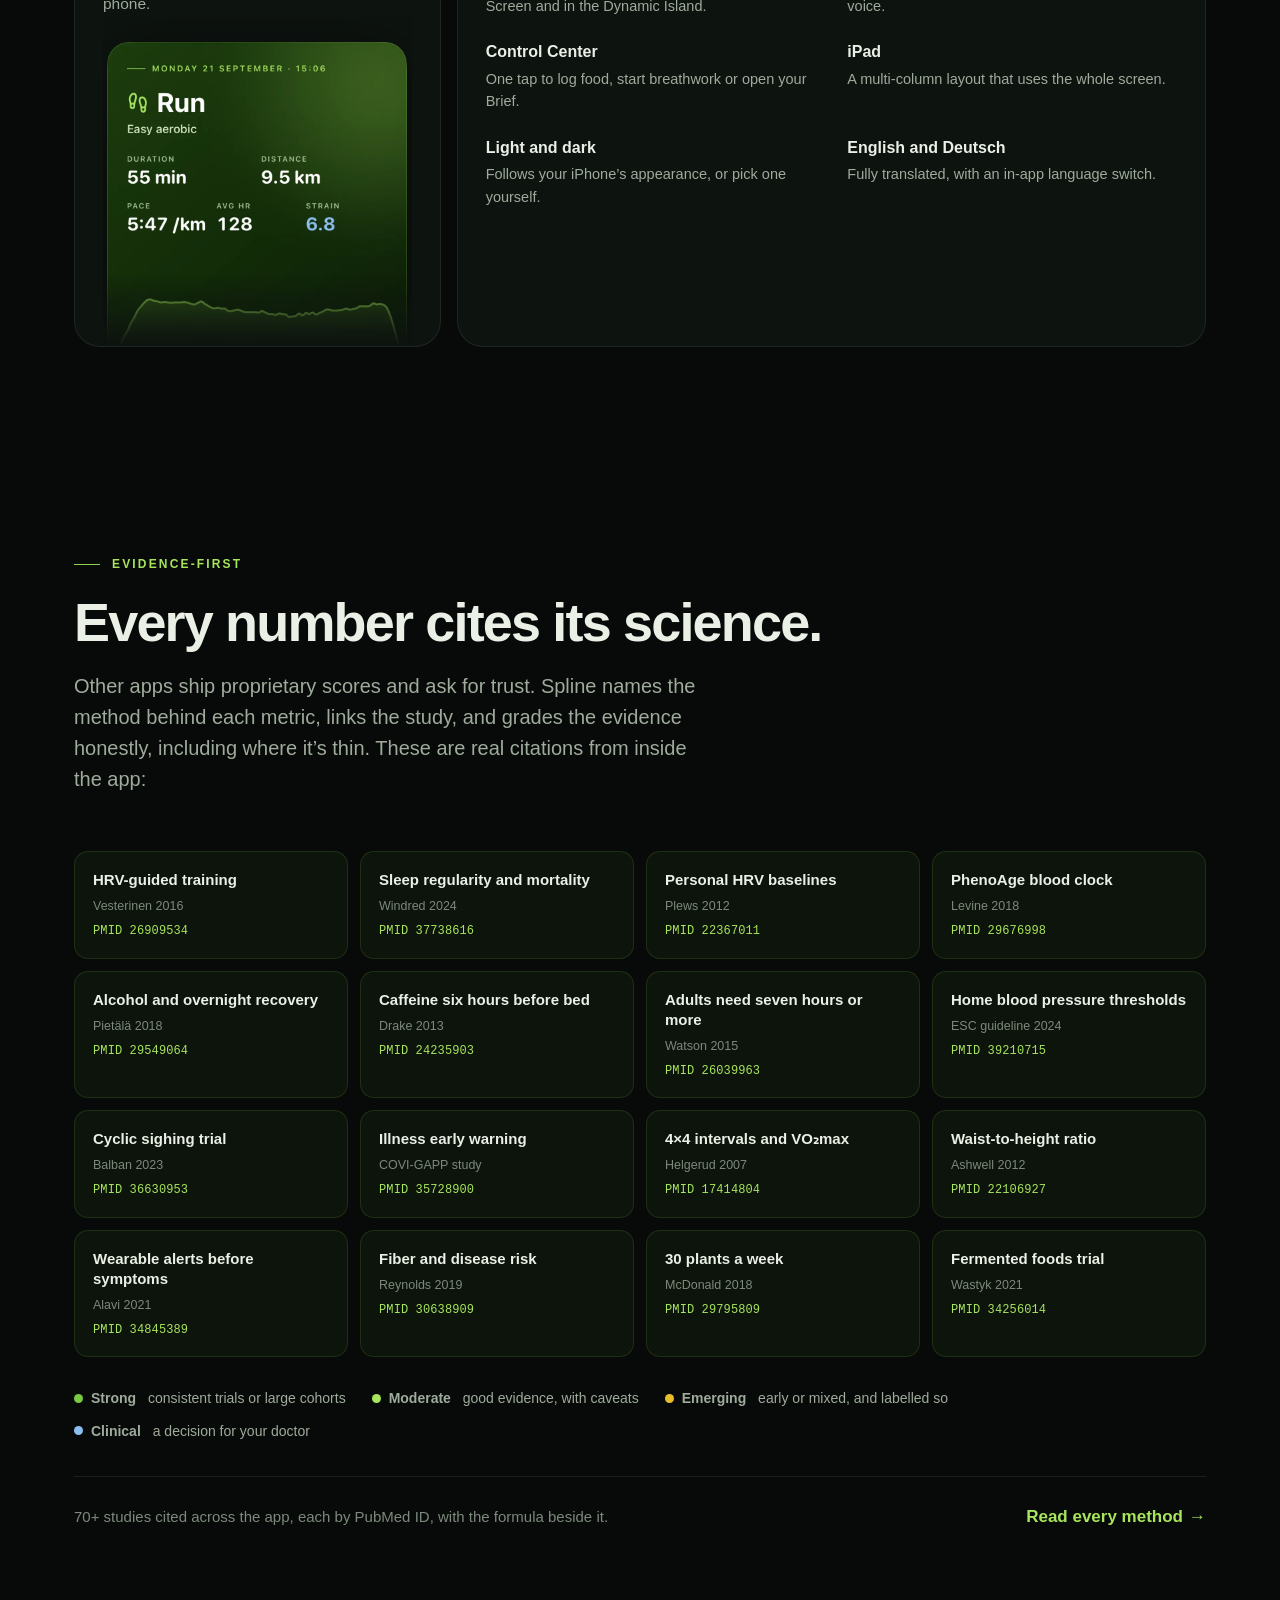
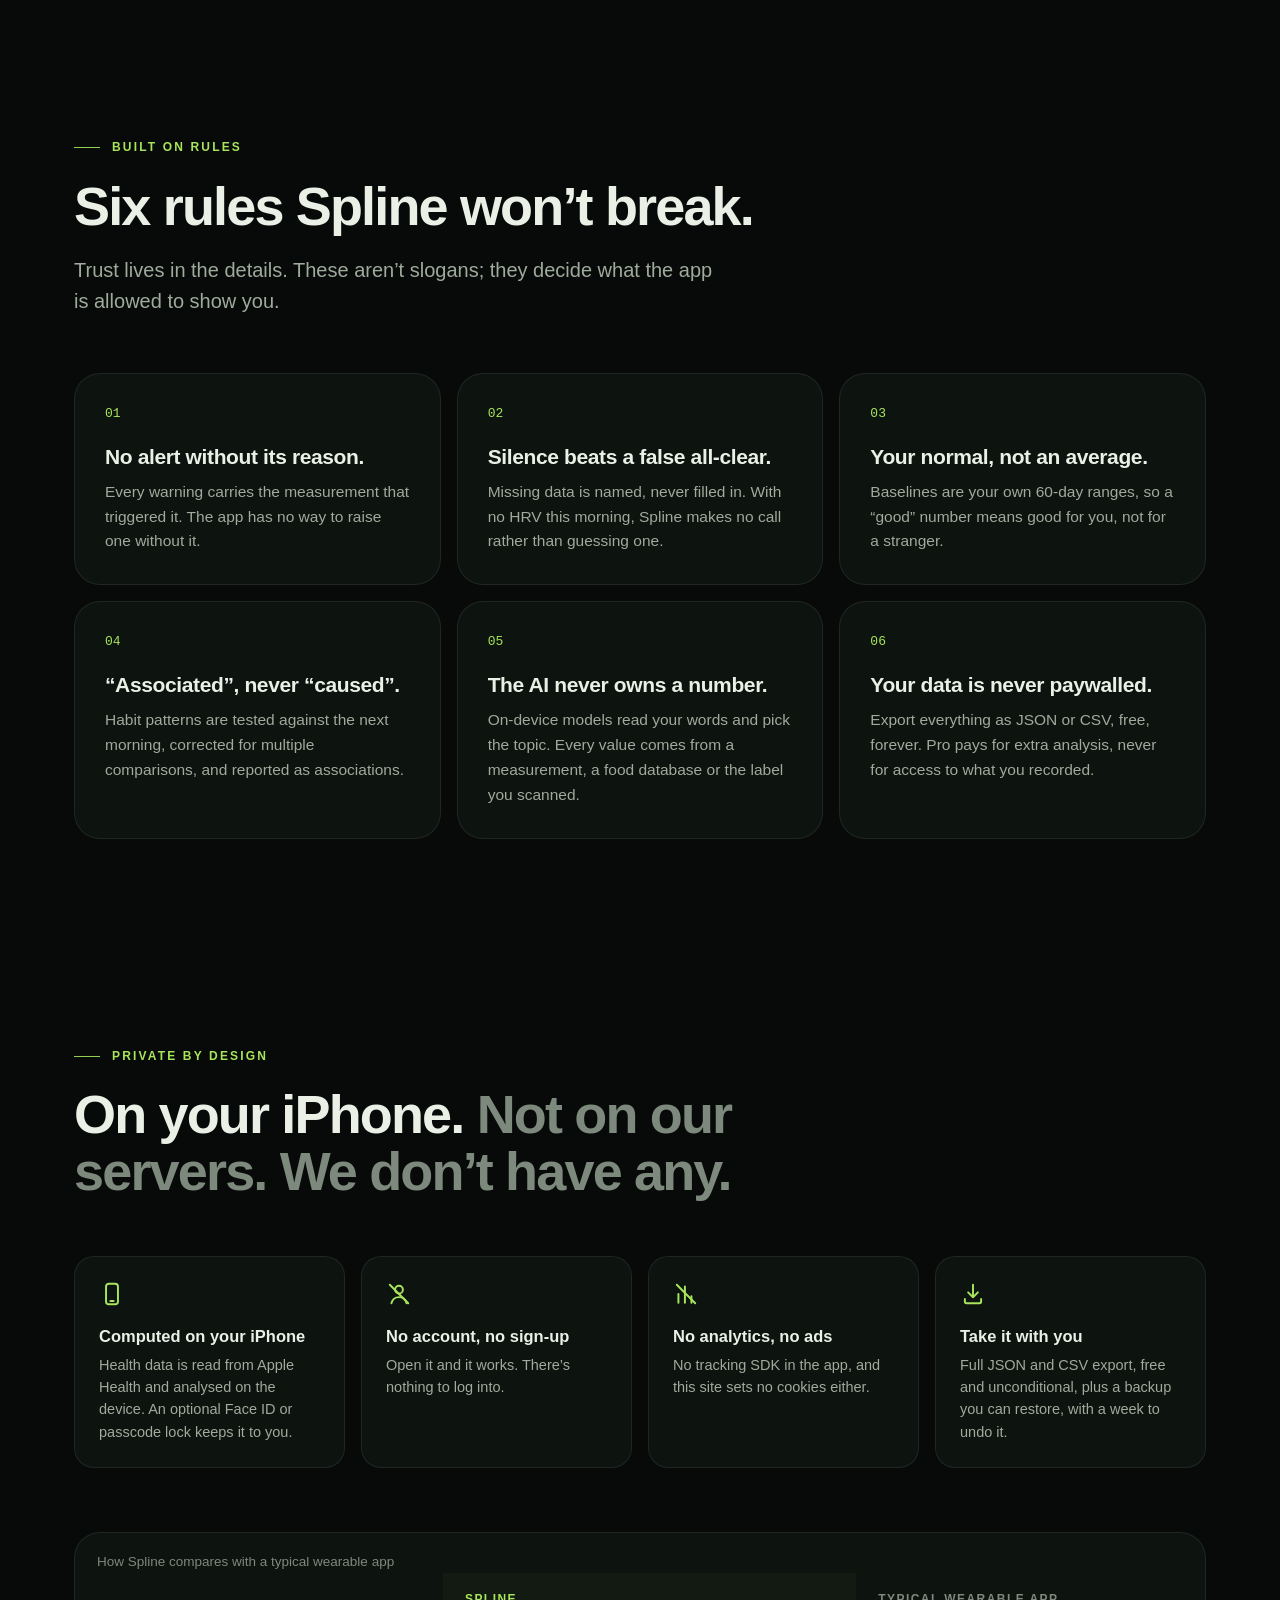
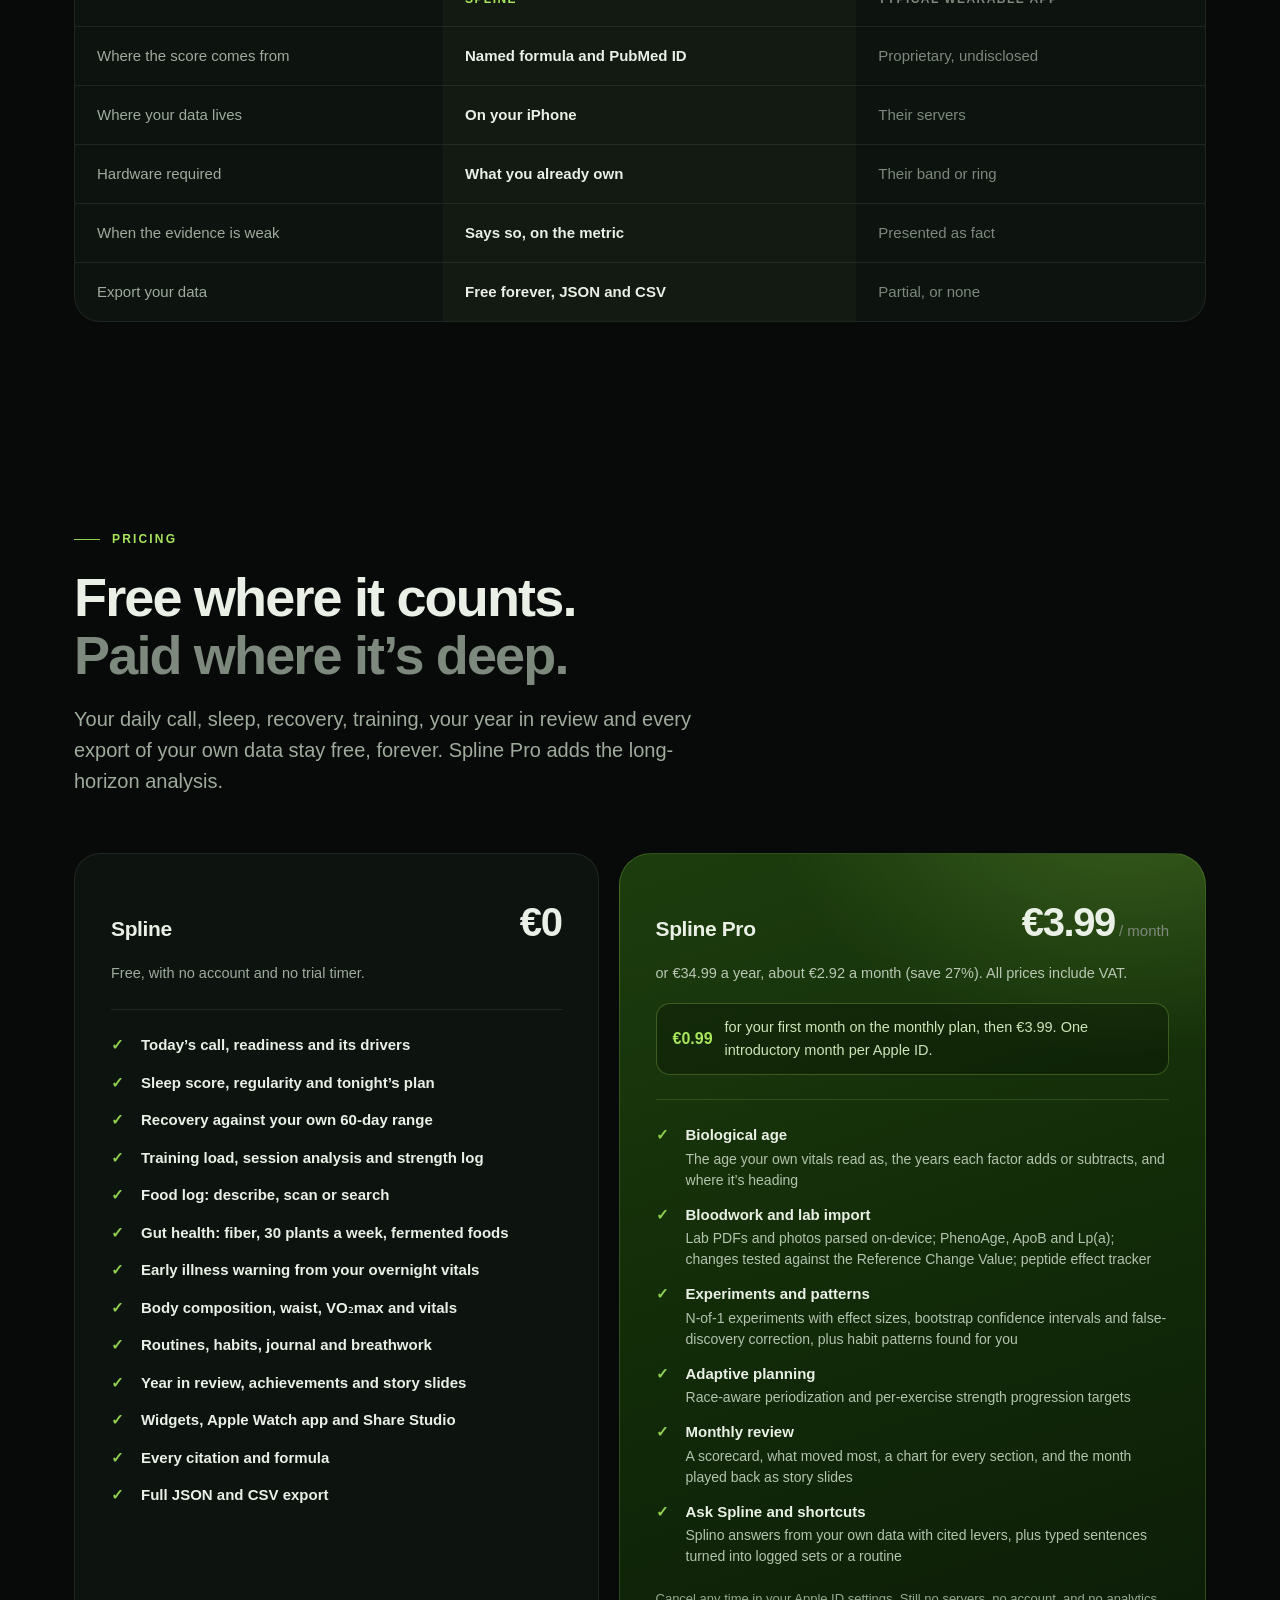
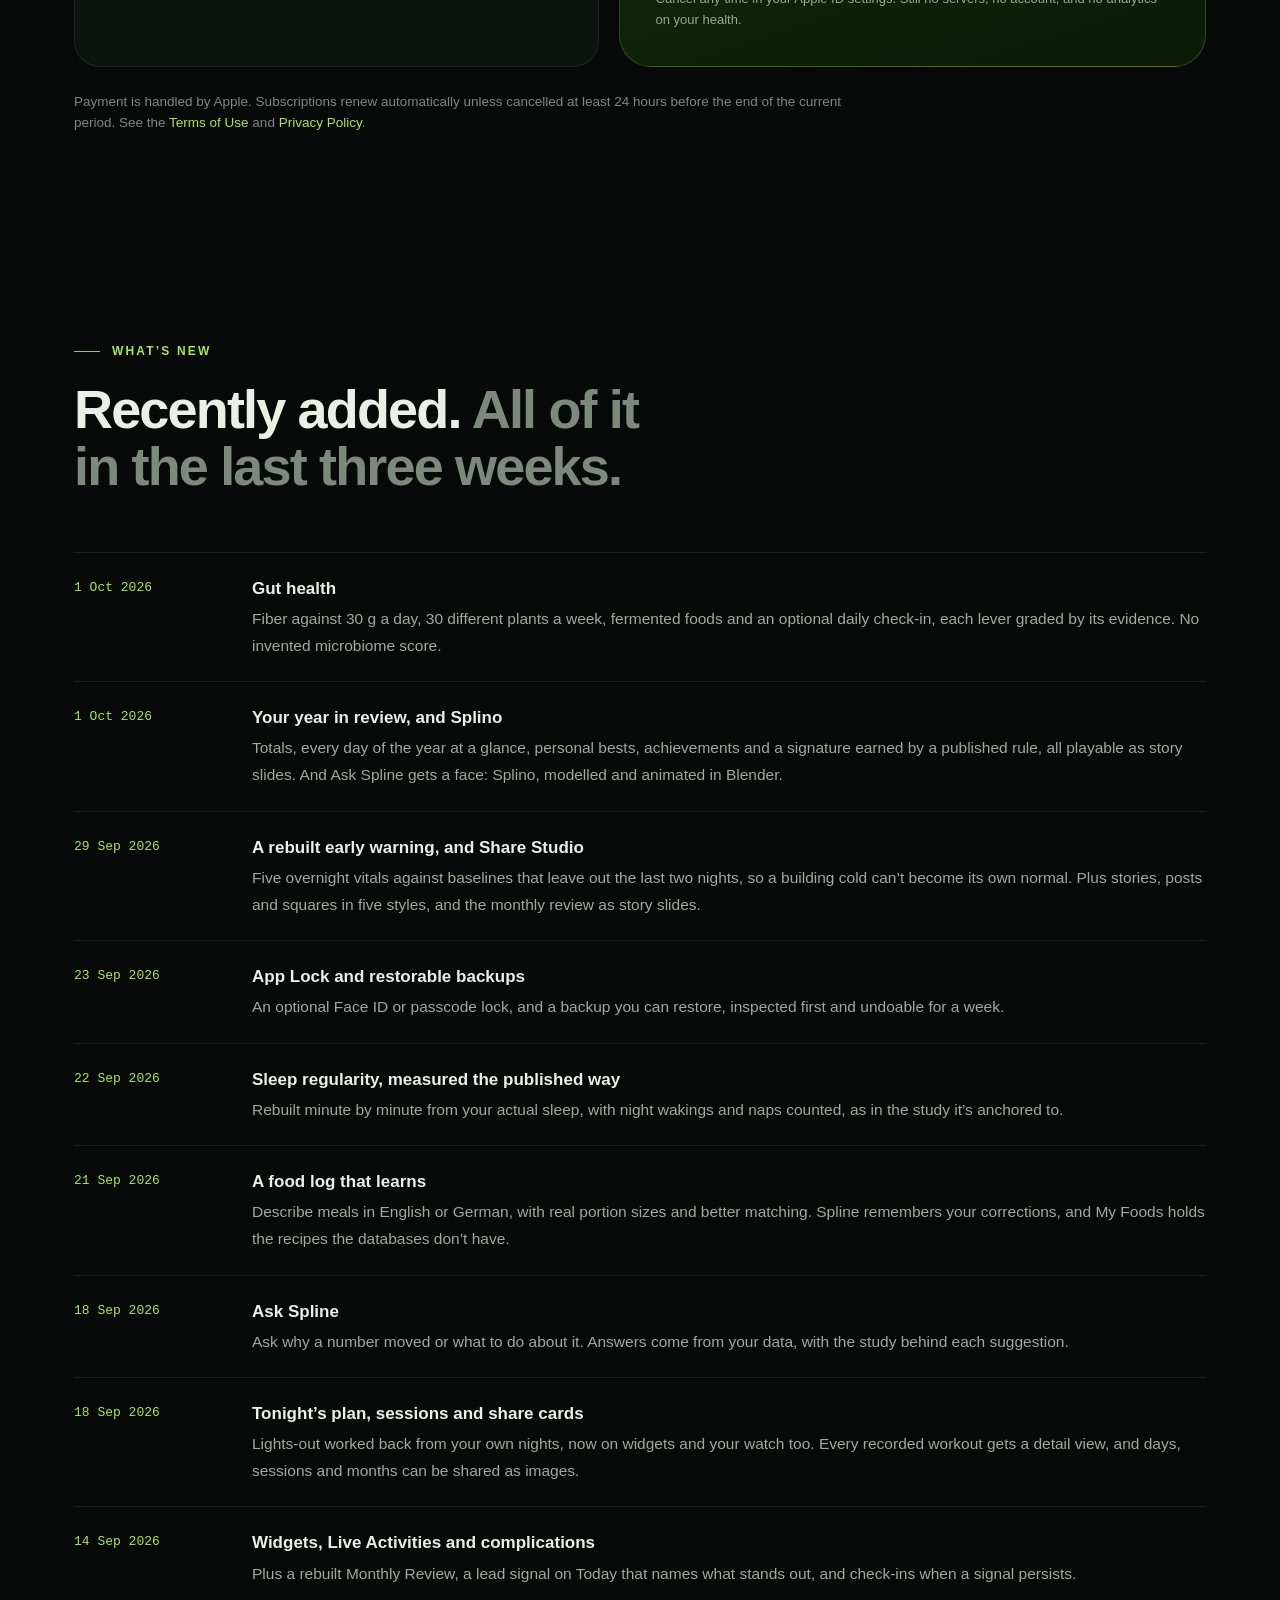
==== commit 325bdef5: "Add a Spline/Tilde switch to every page, with a tide between the two Tilde was only reachable from a" ====
--- a/index.html
+++ b/index.html
@@ -21,7 +21,7 @@
 <meta name="color-scheme" content="dark">
 <link rel="icon" href="/favicon.svg" type="image/svg+xml">
 <link rel="apple-touch-icon" href="assets/apple-touch-icon.png">
-<link rel="stylesheet" href="assets/site.css?v=20261016">
+<link rel="stylesheet" href="assets/site.css?v=20261016b">
 <link rel="stylesheet" href="assets/device.css?v=20261004">
 <!-- Without JS nothing would ever add .in, so show the scroll-reveal content as-is. -->
 <noscript><style>.reveal { opacity: 1; transform: none; }</style></noscript>
@@ -206,10 +206,10 @@
 <div class="page">
 <nav id="nav">
   <div class="wrap nav-inner">
-    <a class="logo" href="/#top" aria-label="Spline home"><svg viewBox="0 0 64 64" aria-hidden="true">
-        <path d="M10 48 C 22 46, 26 34, 34 26 S 48 16, 54 16" fill="none"
-              stroke="#8FD14F" stroke-width="7" stroke-linecap="round"/>
-      </svg> Spline</a>
+    <div class="app-switch" role="group" aria-label="Choose an app">
+      <a href="/#top" data-app="spline" aria-current="true"><img src="/assets/icon-256.webp" alt="" width="26" height="26"><span>Spline</span></a>
+      <a href="/tilde/#top" data-app="tilde" title="Tilde: cycle tracking"><img src="/tilde/assets/icon-256.webp" alt="" width="26" height="26"><span>tilde</span></a>
+    </div>
     <div class="nav-links">
       <a href="#features">Features</a>
       <a href="#ask">Ask Spline</a>
@@ -1031,5 +1031,6 @@
 </footer>
 </div>
 <script src="assets/site.js?v=20261004" defer></script>
+<script src="/shared/app-switch.js?v=20261016" defer></script>
 </body>
 </html>
--- a/assets/site.css
+++ b/assets/site.css
@@ -103,6 +103,43 @@
 .nav-links { display: flex; gap: 26px; margin-left: auto; }
 .nav-links a { color: var(--text-dim); font-size: 14.5px; font-weight: 500; transition: color 0.2s; }
 .nav-links a:hover, .nav-links a[aria-current="page"] { color: var(--text); }
+
+/* ---------- The app switch: Spline and Tilde share this domain ----------
+   Each label is set in its own app's type. /shared/app-switch.js adds the sliding thumb
+   and the tide; without it the current app's pill is simply highlighted. */
+.app-switch {
+  position: relative; display: inline-flex; align-items: center; gap: 2px; flex: none;
+  padding: 3px; border-radius: 999px;
+  background: rgba(255, 255, 255, 0.04); border: 1px solid var(--border-soft);
+}
+.app-switch a {
+  position: relative; z-index: 1; display: flex; align-items: center; gap: 8px;
+  padding: 4px 13px 4px 4px; border-radius: 999px; color: var(--text-dim); transition: color 0.3s ease;
+}
+.app-switch img { width: 26px; height: 26px; border-radius: 7px; flex: none; transition: transform 0.35s var(--ease); }
+.app-switch a > span { font-weight: 700; font-size: 16px; letter-spacing: -0.01em; line-height: 1; }
+.app-switch a[data-app="tilde"] > span {
+  font-family: ui-serif, "New York", "Iowan Old Style", Charter, Georgia, serif;
+  font-size: 19px; font-weight: 600; letter-spacing: 0;
+}
+.app-switch a[aria-current] { color: var(--text); background: rgba(143, 209, 79, 0.12); }
+.app-switch.has-thumb a[aria-current] { background: none; }
+.app-switch-thumb {
+  position: absolute; top: 3px; bottom: 3px; left: 0; border-radius: 999px;
+  background: rgba(143, 209, 79, 0.12); box-shadow: inset 0 0 0 1px rgba(143, 209, 79, 0.32);
+  transition: transform 0.45s var(--ease), width 0.45s var(--ease);
+}
+.app-switch a:not([aria-current]):hover, .app-switch a.is-target { color: var(--text); }
+.app-switch.is-switching a[aria-current] { color: var(--text-dim); }
+.app-switch a:not([aria-current]):hover img { transform: rotate(-8deg) scale(1.08); }
+/* One wiggle of the other app's icon after load, so it reads as something to press. */
+.app-switch a:not([aria-current]) img { animation: switch-nudge 1s var(--ease) 1.6s; }
+@keyframes switch-nudge {
+  20% { transform: rotate(-12deg) scale(1.14); }
+  40% { transform: rotate(9deg) scale(1.14); }
+  60% { transform: rotate(-5deg) scale(1.06); }
+  80% { transform: rotate(2deg); }
+}
 
 /* ---------- Buttons ---------- */
 .btn {
@@ -606,6 +643,7 @@
 }
 @media (max-width: 600px) {
   .wrap { padding: 0 20px; }
+  .nav-inner { gap: 12px; }
   .pmids { grid-template-columns: repeat(2, minmax(0, 1fr)); }
   .privacy { grid-template-columns: 1fr; }
   .card, .rule, .price-card, .price-card.is-pro, .faq article { padding: 24px; }
@@ -622,6 +660,18 @@
   th, td { padding: 13px 12px; font-size: 13.5px; }
   th { font-size: 11px; letter-spacing: 0.08em; }
   .privacy { grid-template-columns: 1fr; }
+}
+
+@media (max-width: 420px) {
+  .app-switch a { gap: 6px; padding: 3px 10px 3px 3px; }
+  .app-switch img { width: 24px; height: 24px; }
+  .app-switch a > span { font-size: 15px; }
+  .app-switch a[data-app="tilde"] > span { font-size: 17px; }
+  .nav-inner > .btn { padding: 8px 13px; font-size: 13.5px; }
+}
+@media (max-width: 370px) {
+  .app-switch a:not([aria-current]) { padding-right: 4px; }
+  .app-switch a:not([aria-current]) > span { display: none; }
 }
 
 /* ---------- Accessibility ---------- */
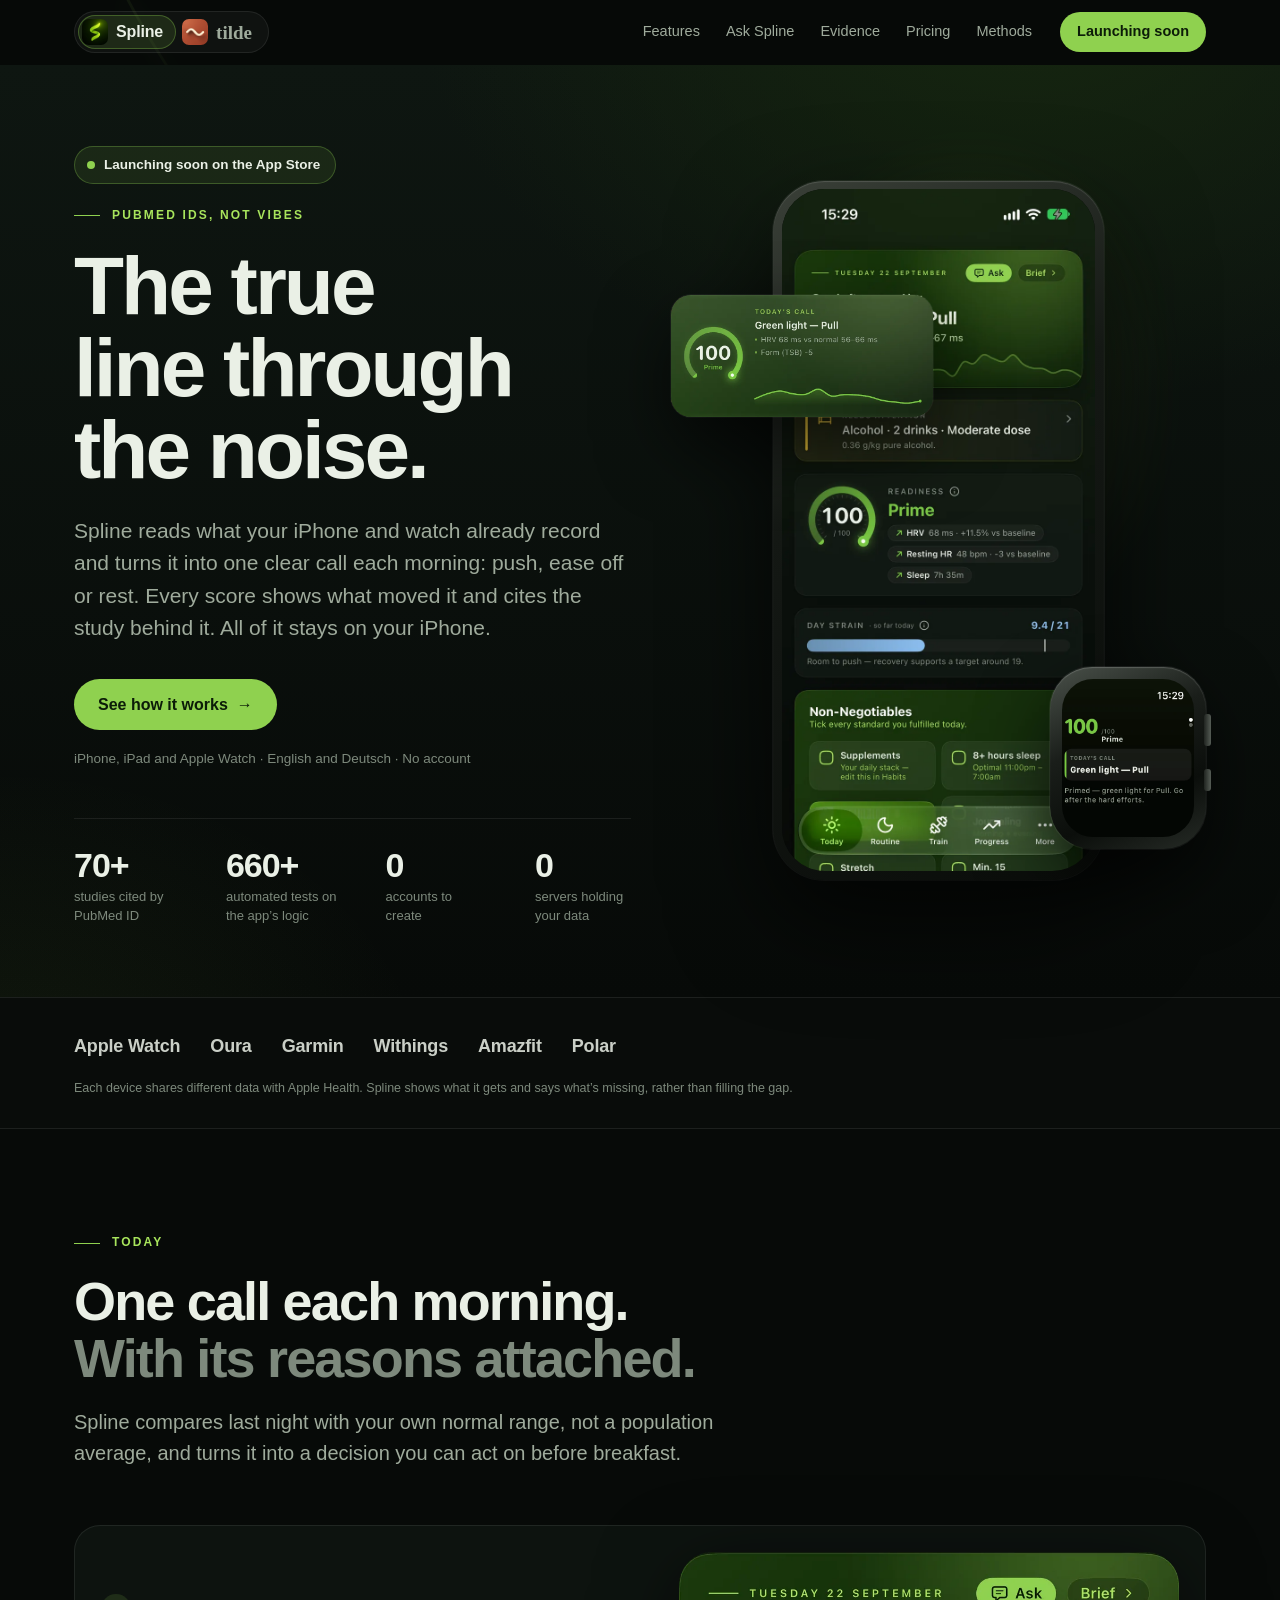
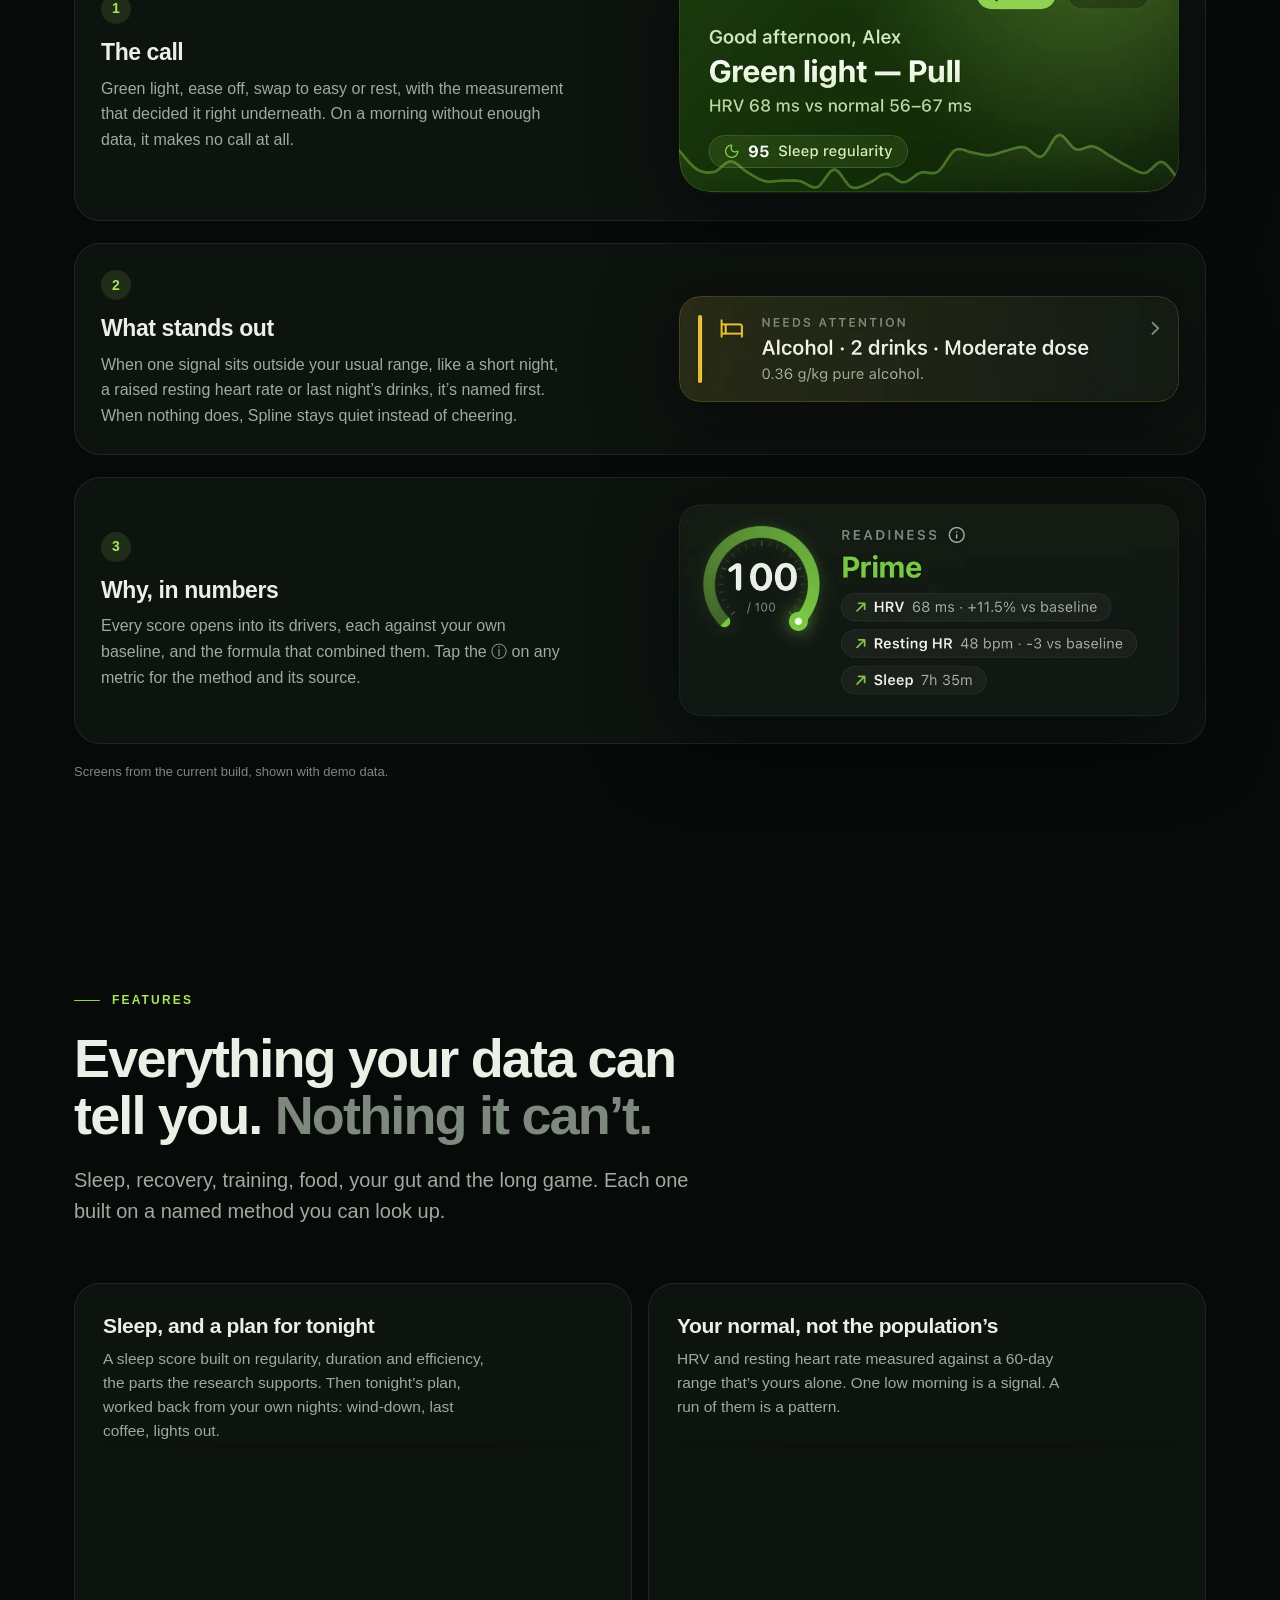
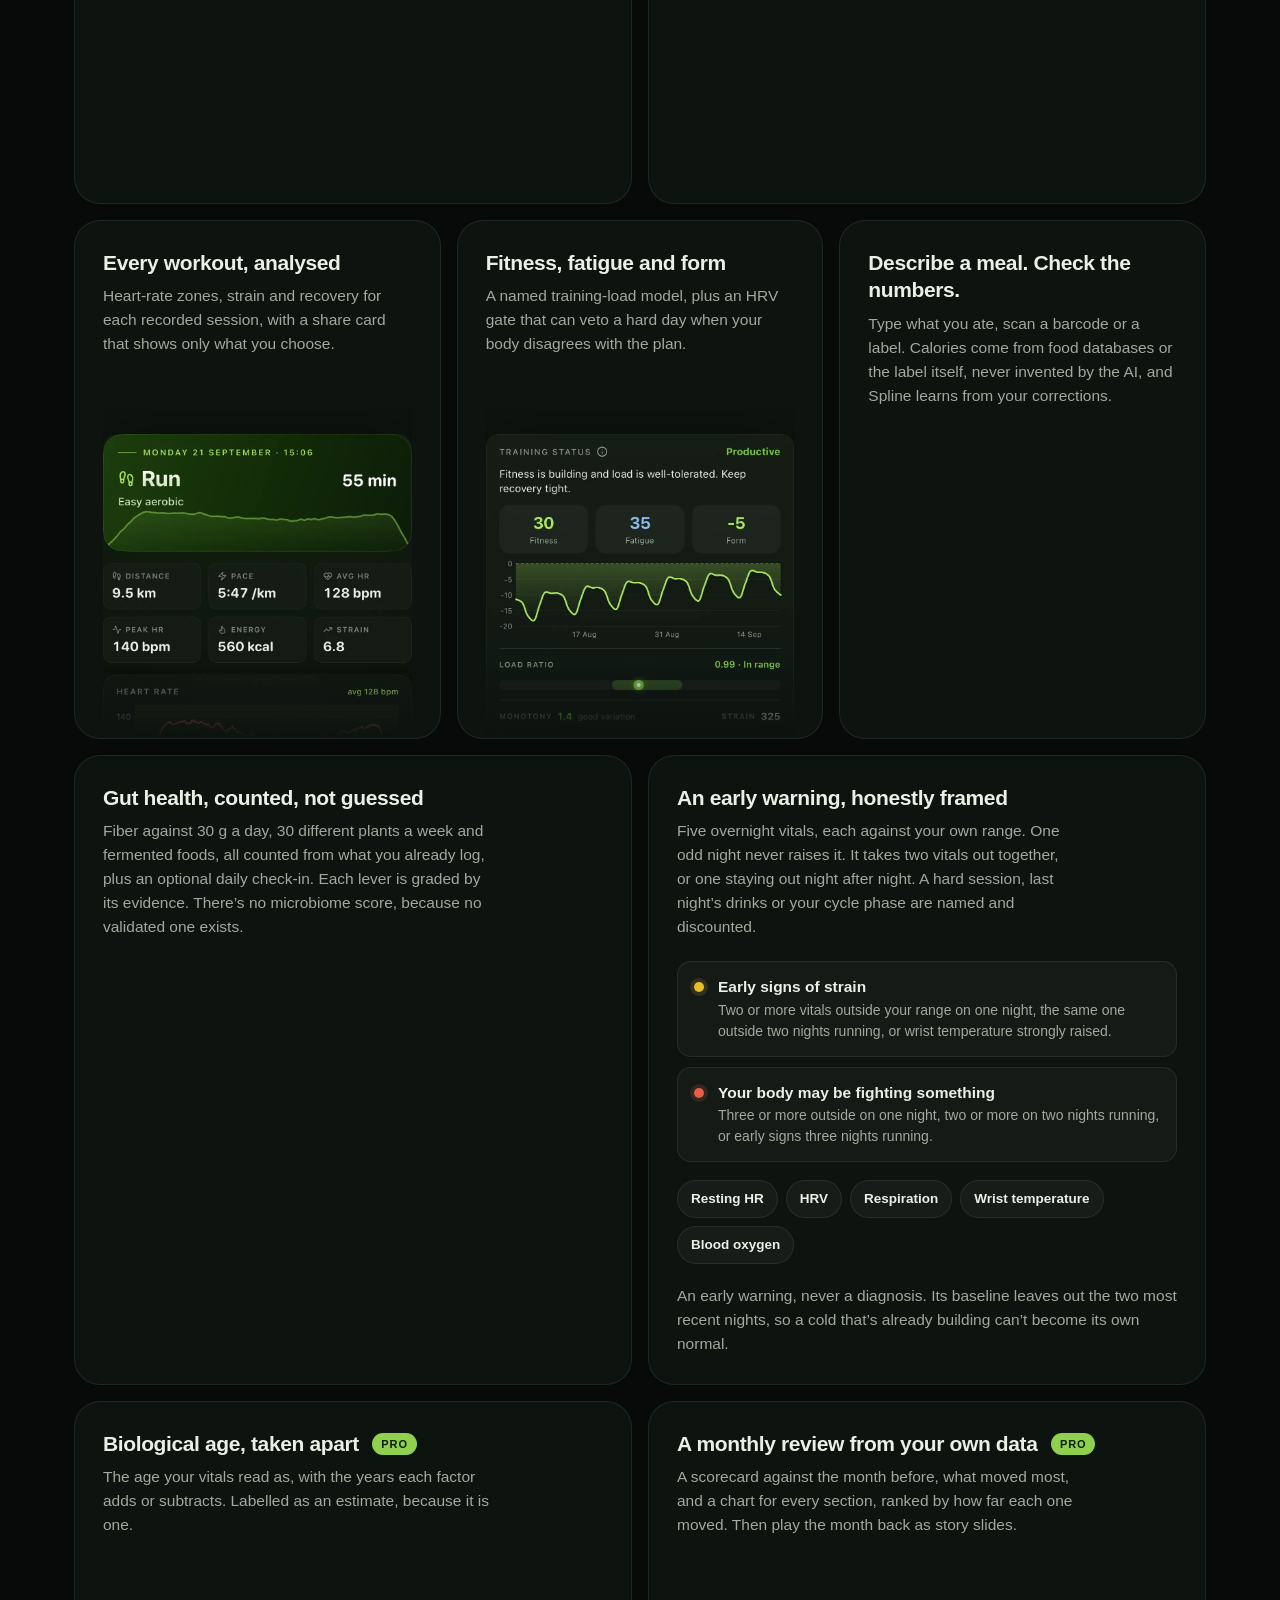
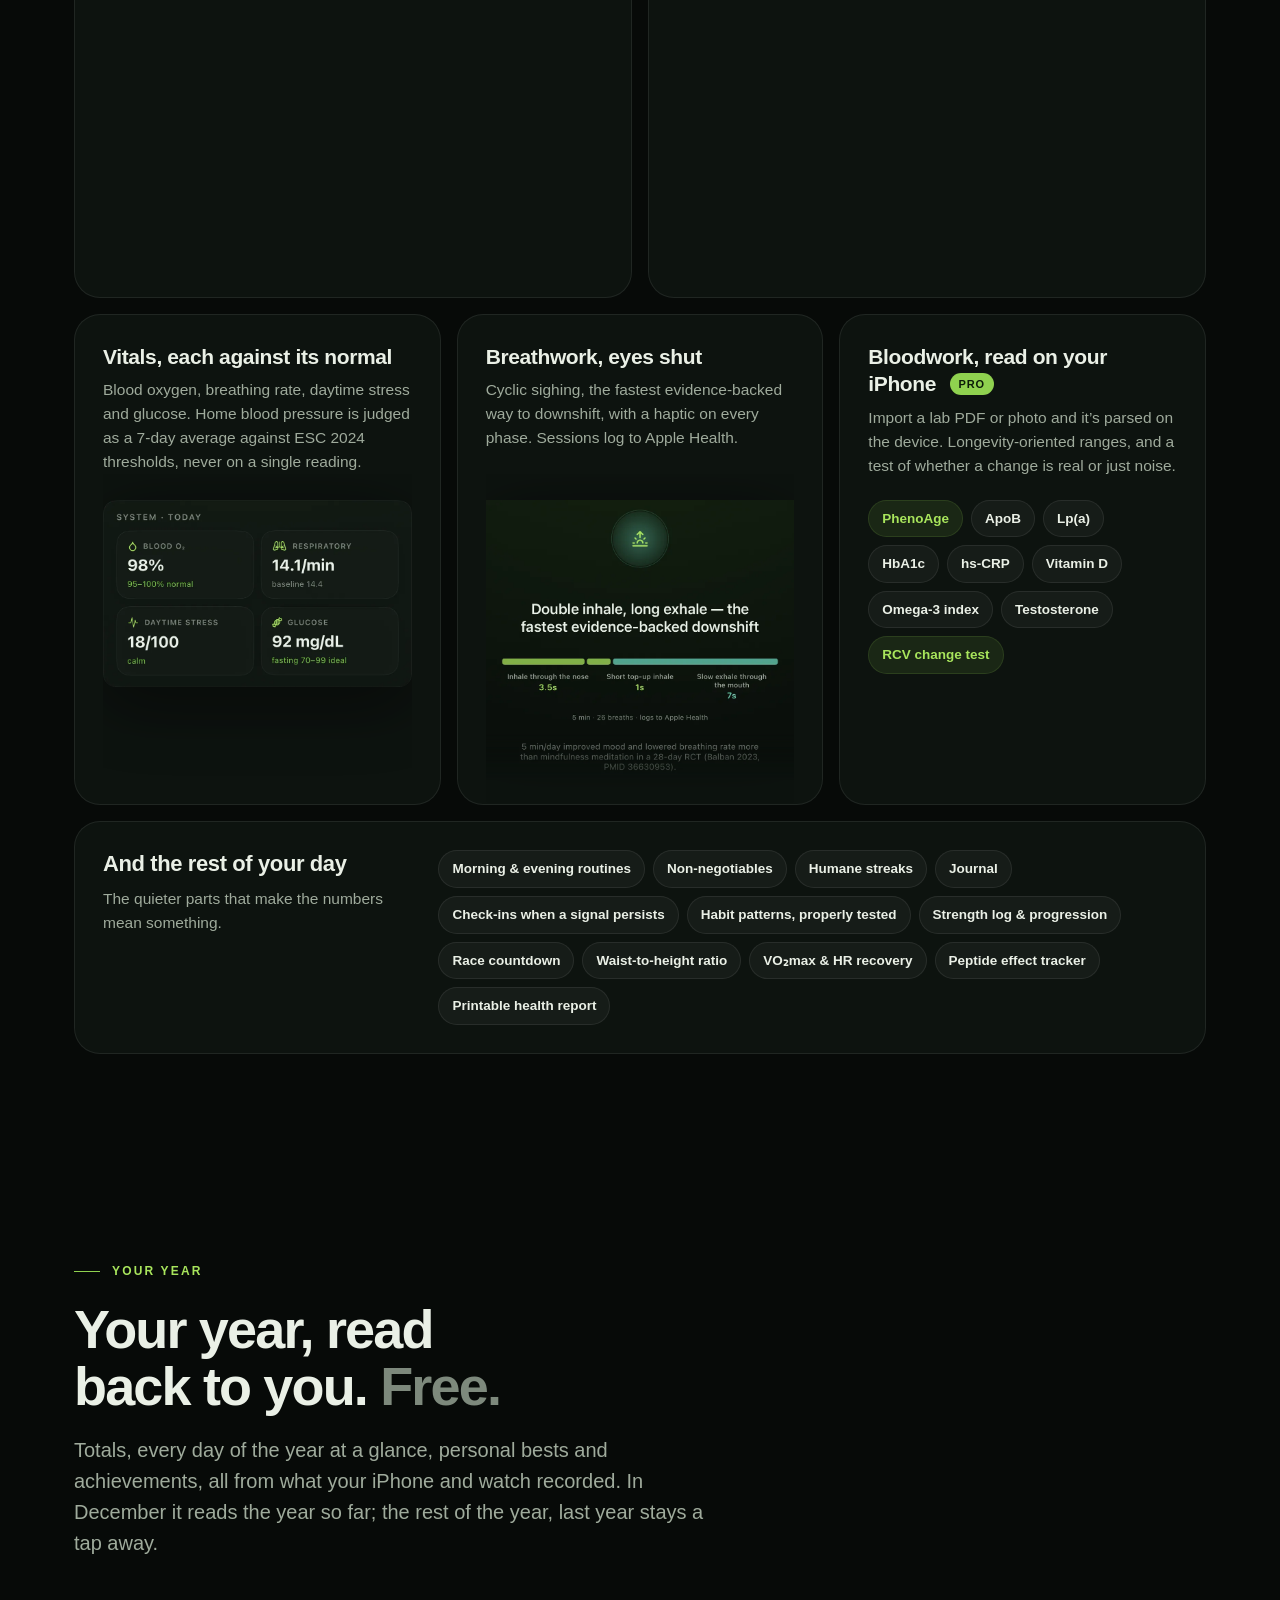
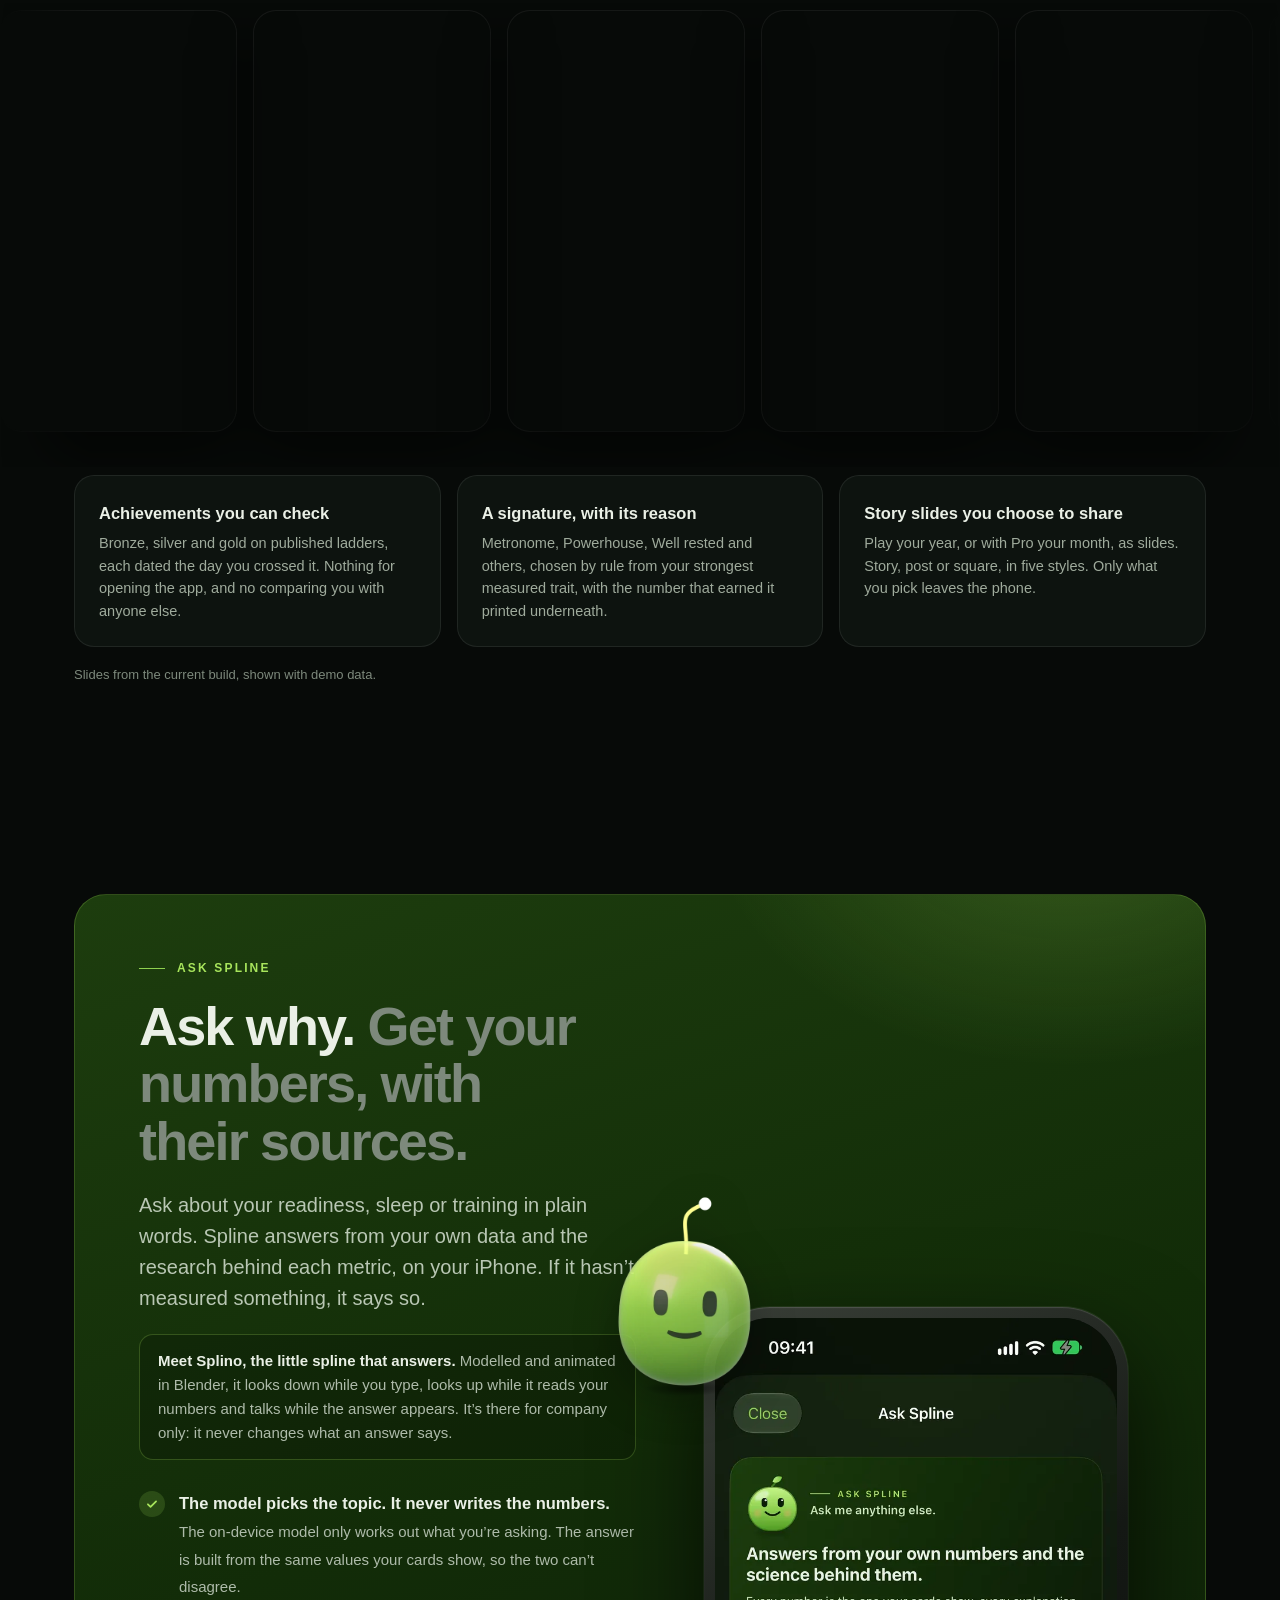
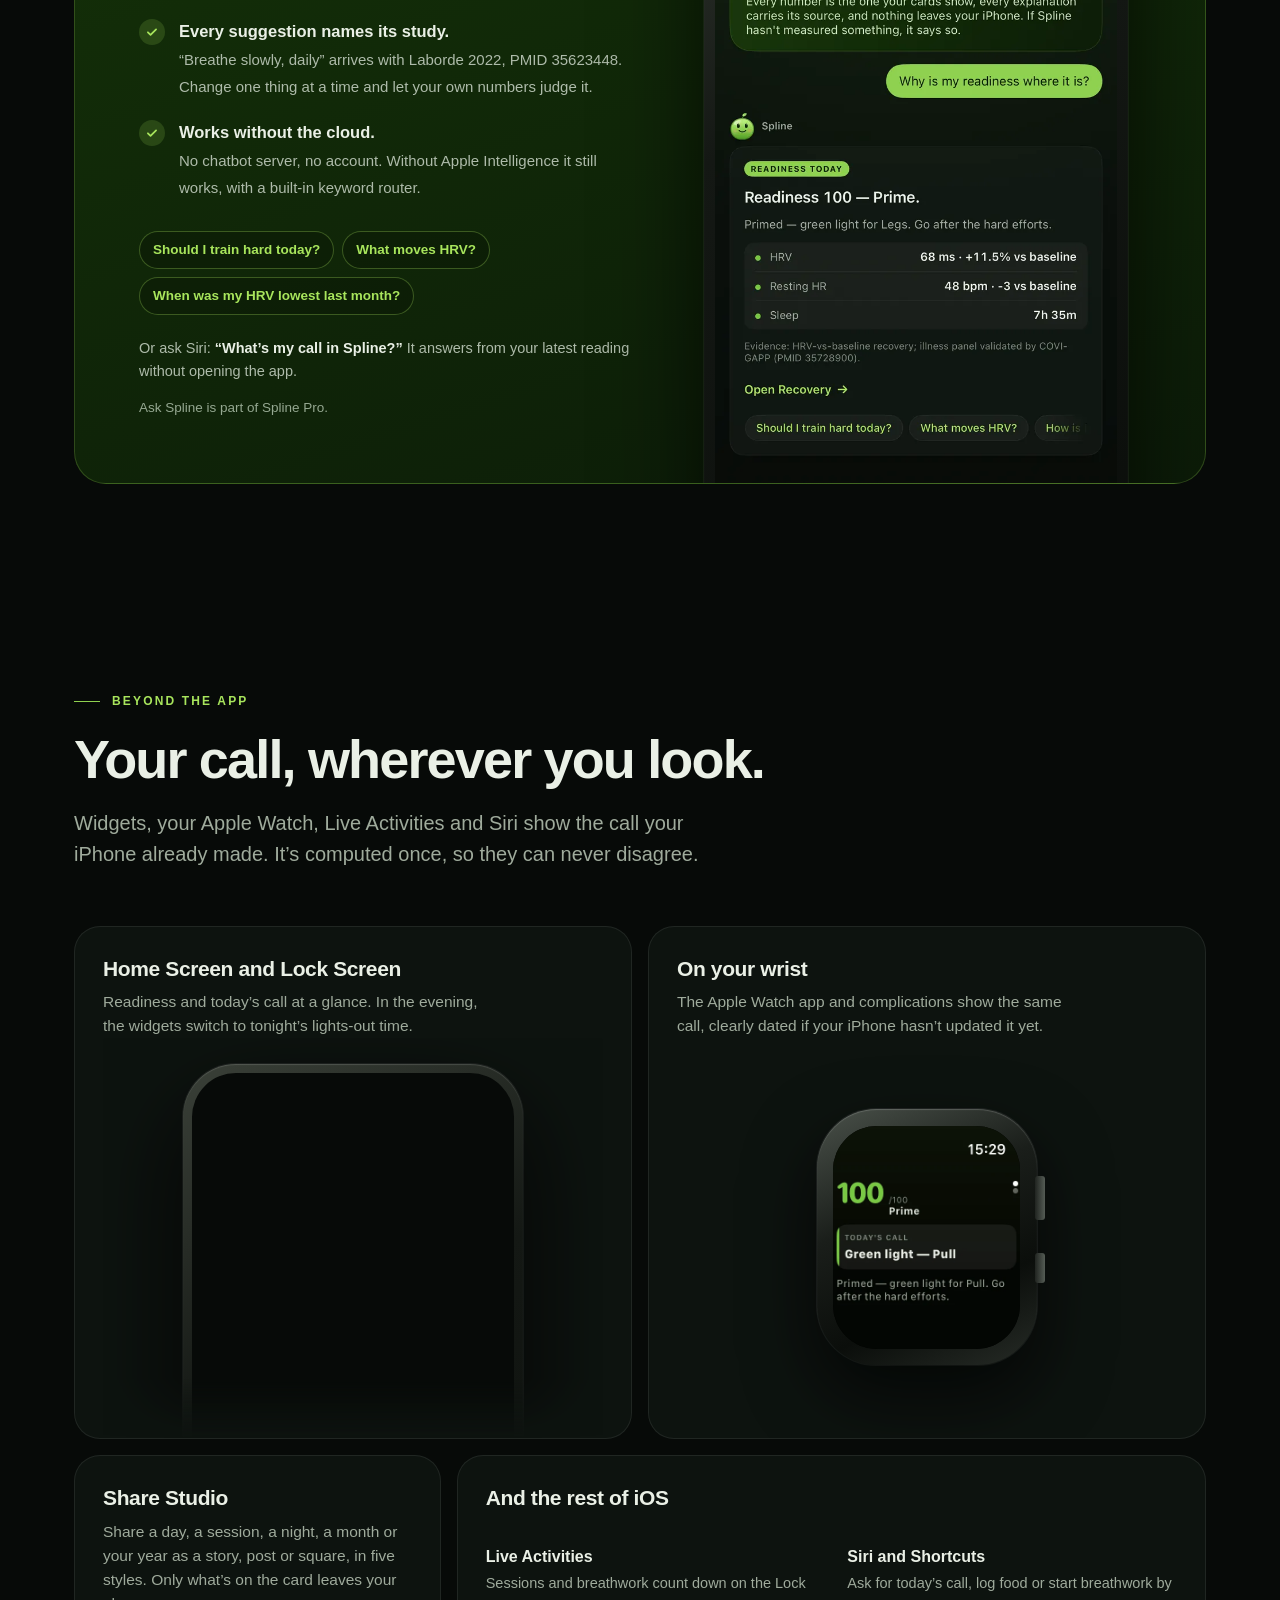
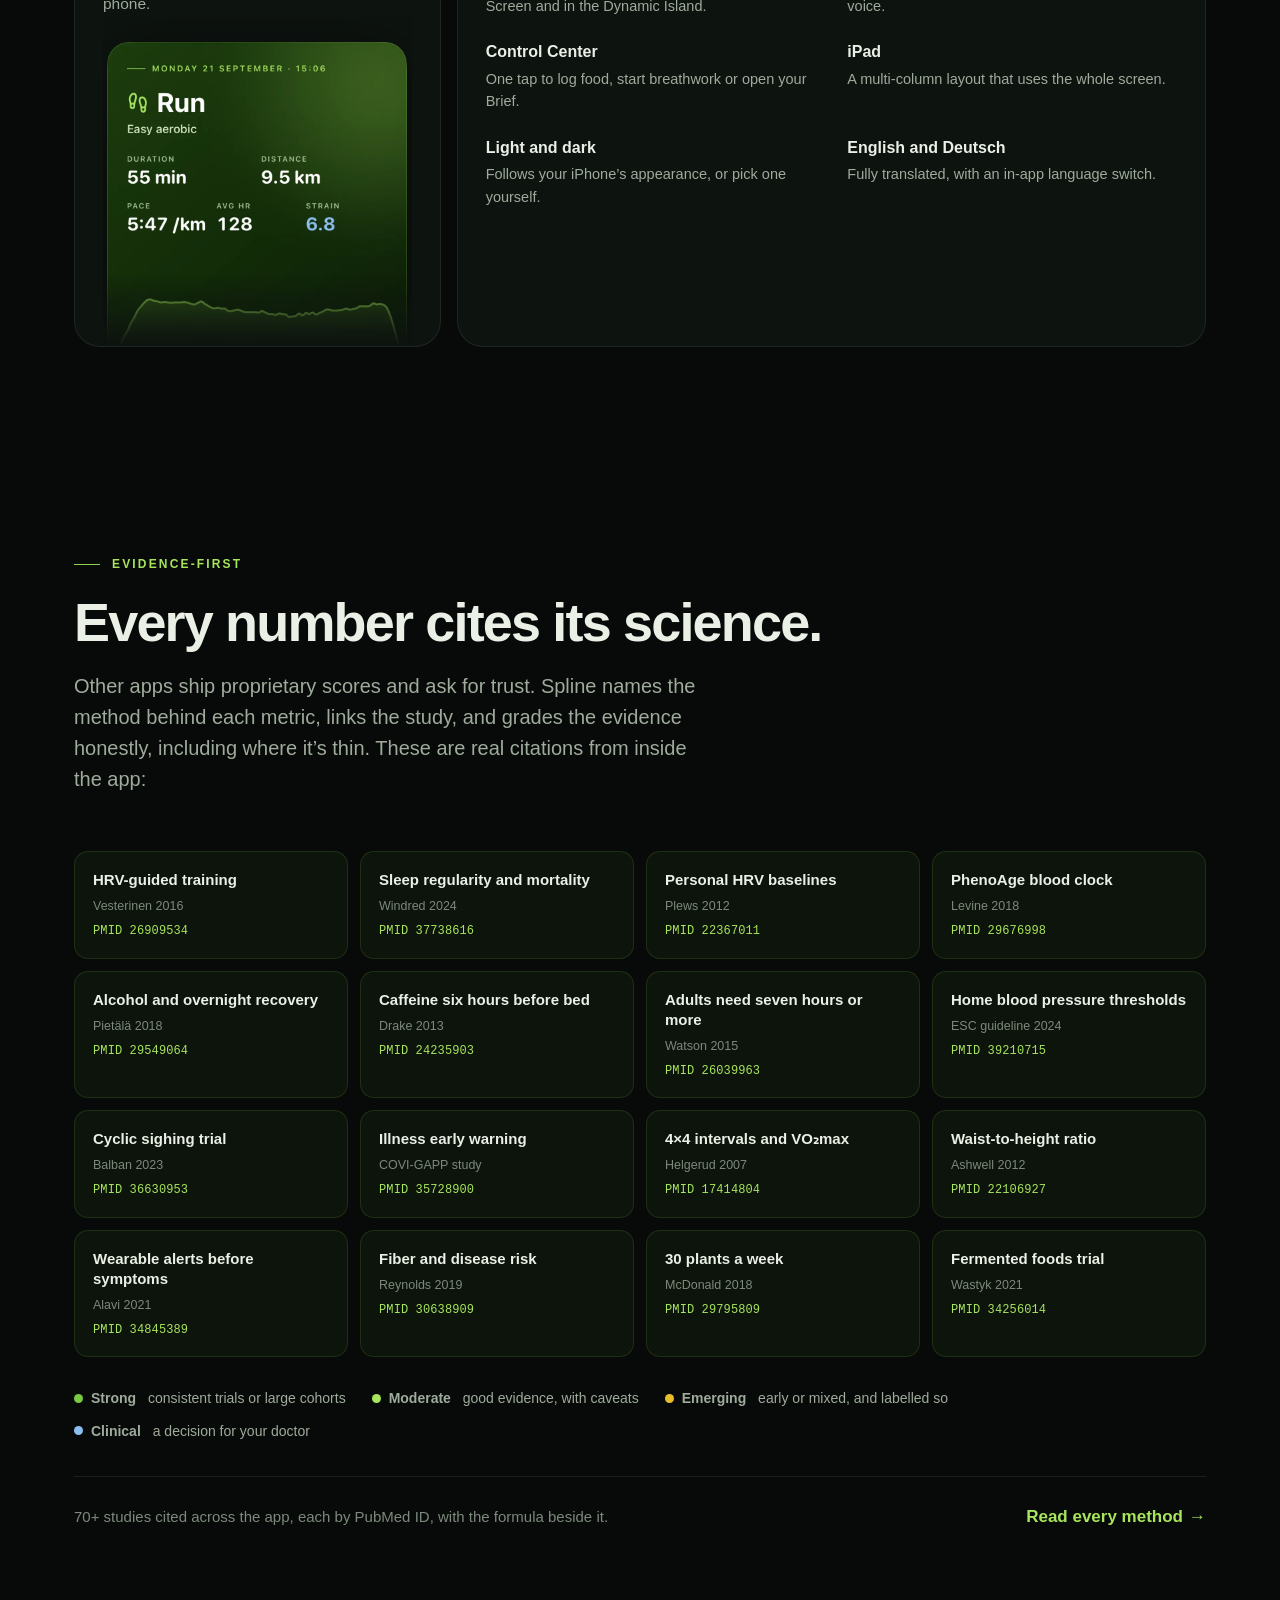
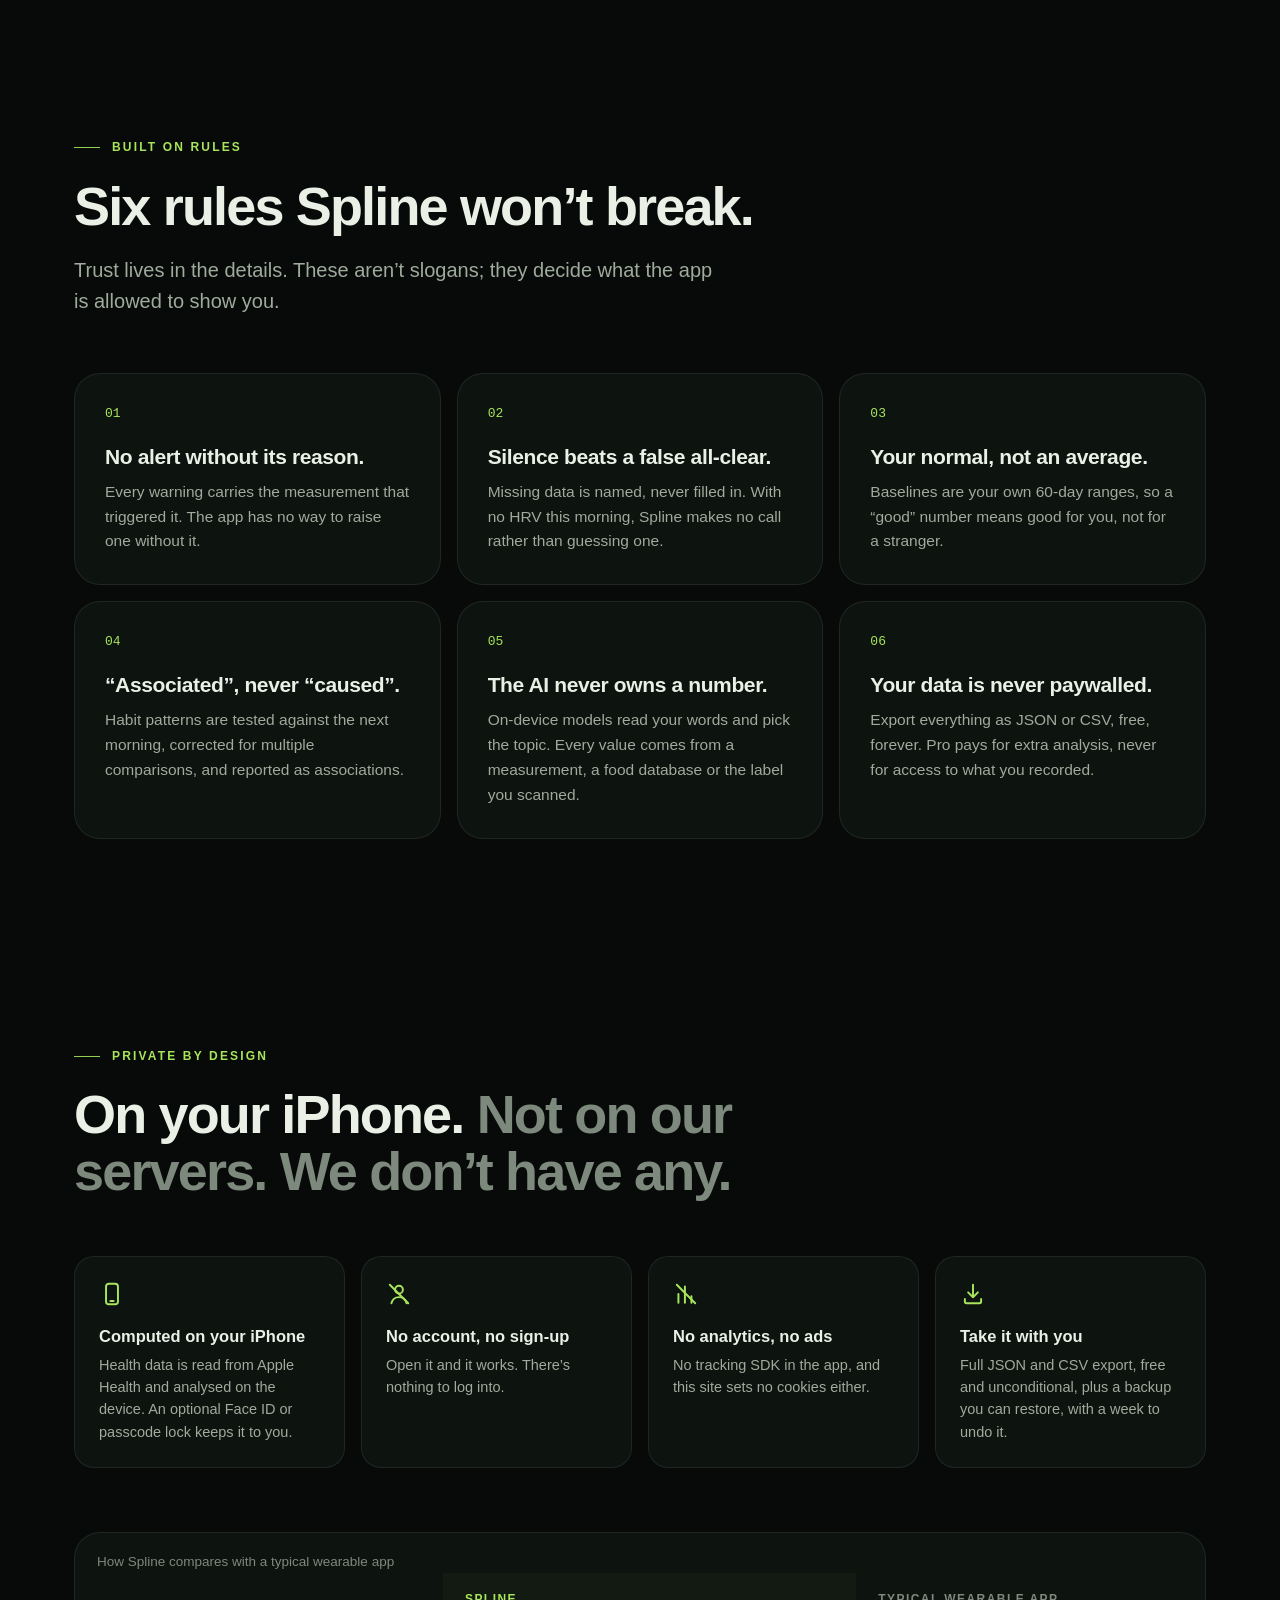
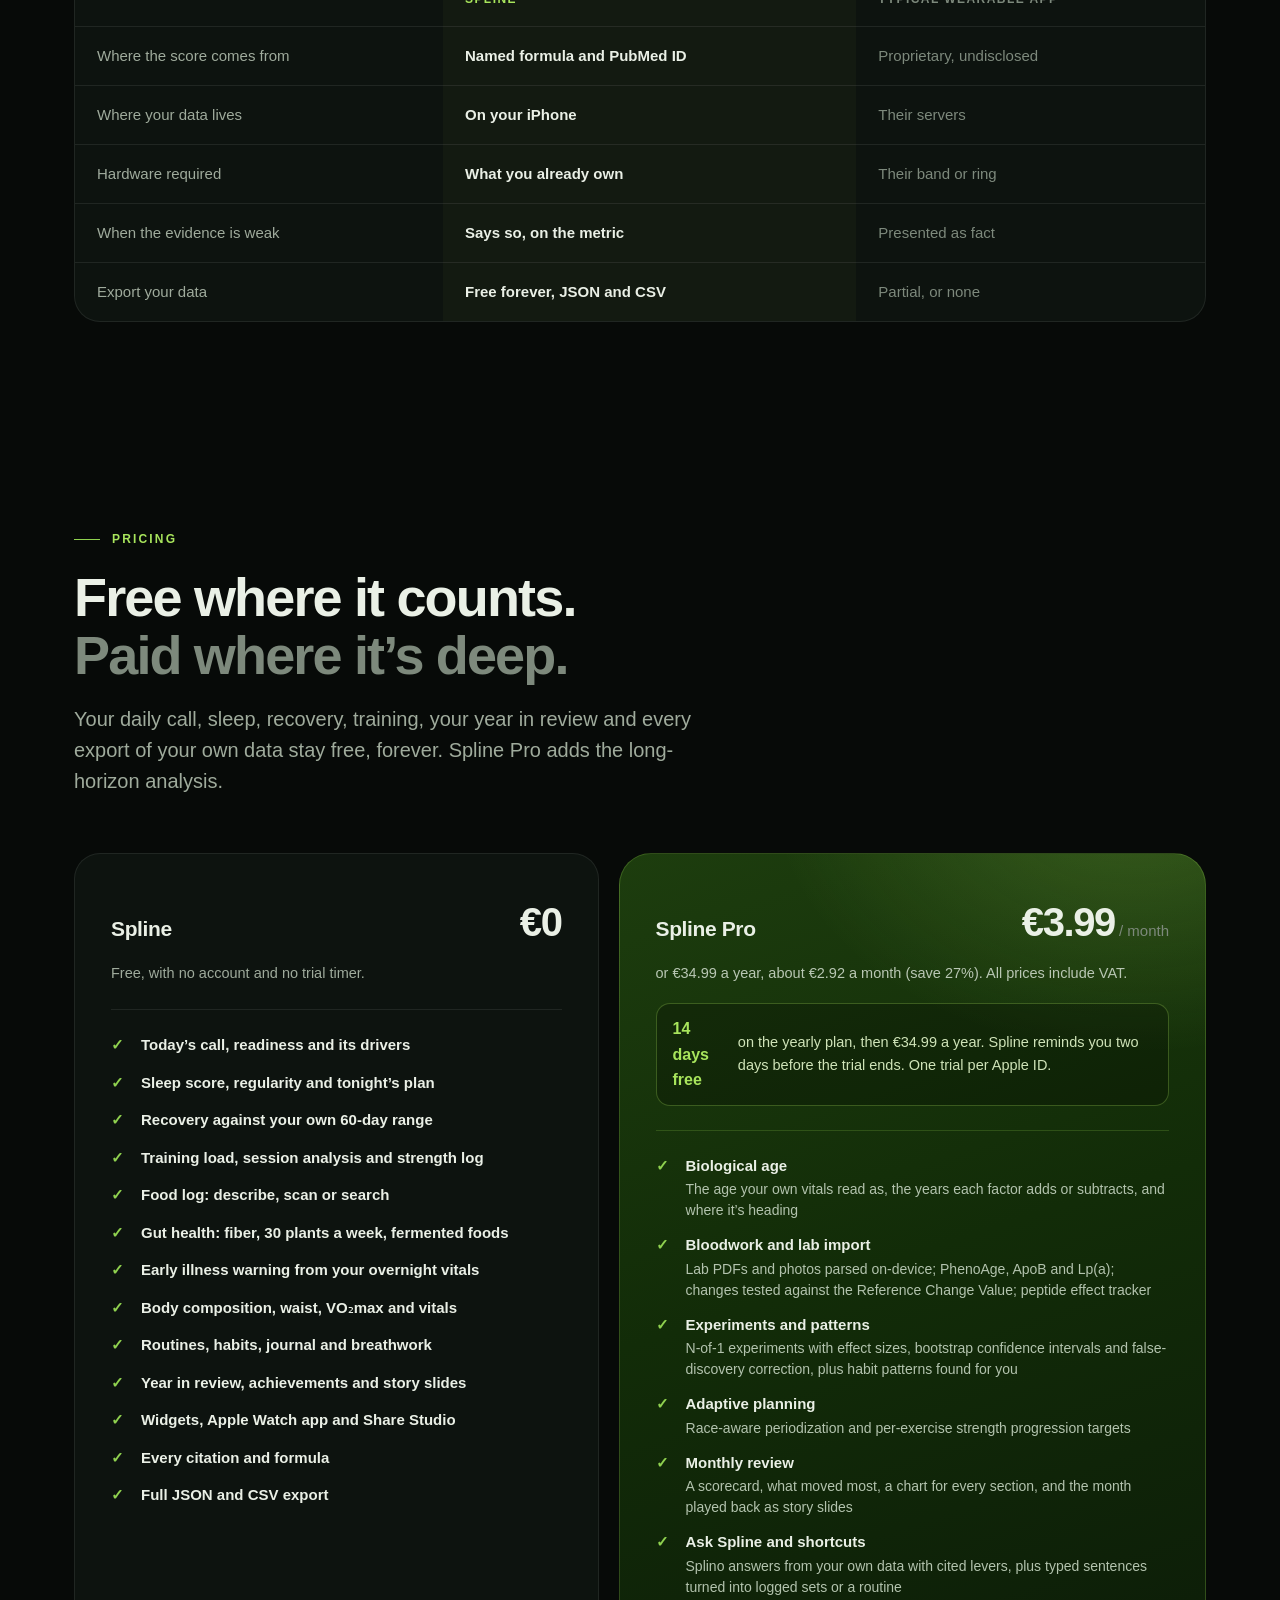
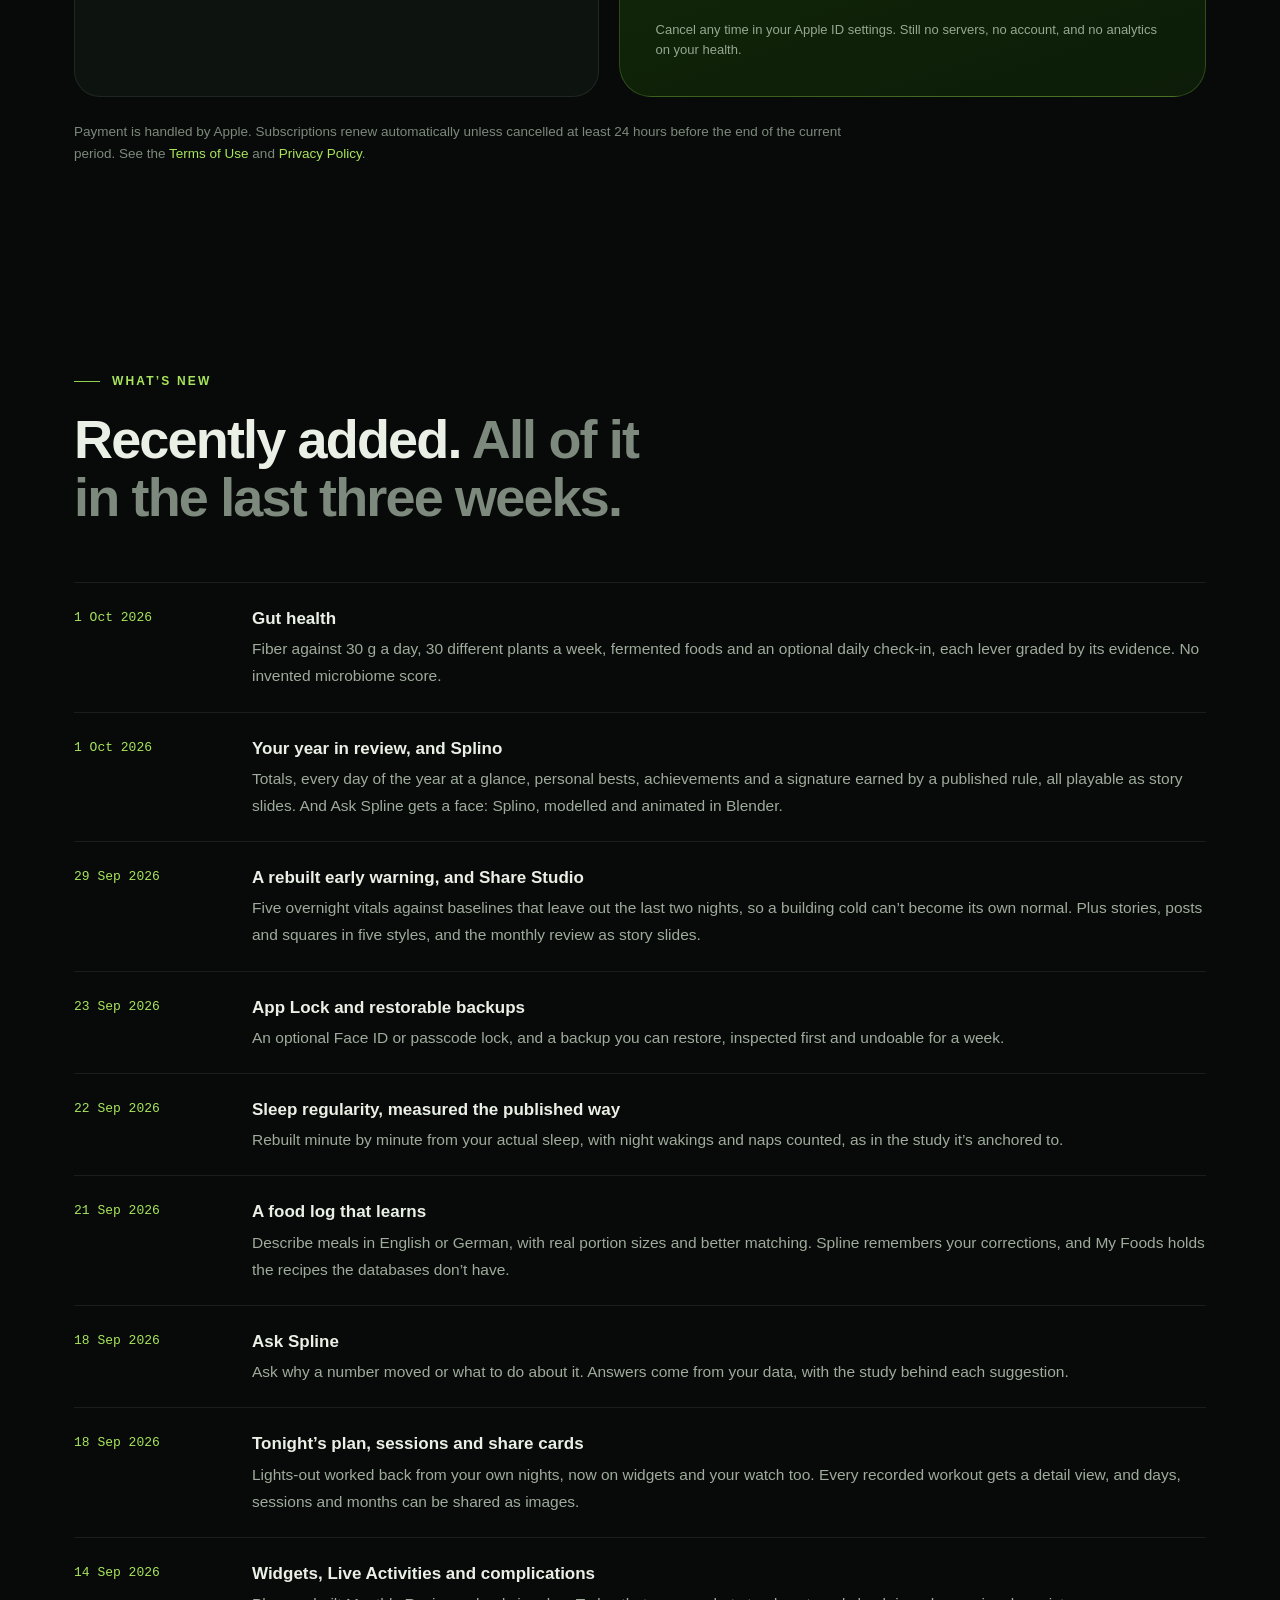
==== commit 93735866: "Pricing and terms: 14-day free trial on the yearly plan The €0.99 first month on the monthly plan is" ====
--- a/index.html
+++ b/index.html
@@ -144,7 +144,7 @@
         {
           "@type": "Question",
           "name": "Is Spline free?",
-          "acceptedAnswer": { "@type": "Answer", "text": "Yes. Today’s call, sleep, recovery, training, the food log, gut health, the early illness warning, your year in review and full JSON and CSV export are free, with no account and no trial timer. Spline Pro costs €3.99 a month or €34.99 a year, with a first month at €0.99 on the monthly plan, and adds biological age, bloodwork import, experiments, adaptive planning, the monthly review and Ask Spline." }
+          "acceptedAnswer": { "@type": "Answer", "text": "Yes. Today’s call, sleep, recovery, training, the food log, gut health, the early illness warning, your year in review and full JSON and CSV export are free, with no account and no trial timer. Spline Pro costs €3.99 a month or €34.99 a year, with a 14-day free trial on the yearly plan, and adds biological age, bloodwork import, experiments, adaptive planning, the monthly review and Ask Spline." }
         },
         {
           "@type": "Question",
@@ -842,7 +842,7 @@
       <div class="brand-surface price-card is-pro reveal">
         <div class="price-head"><h3>Spline Pro</h3><div class="price"><b>&euro;3.99</b><span>/ month</span></div></div>
         <p class="price-note" style="color:#b9c7b4">or &euro;34.99 a year, about &euro;2.92 a month (save 27%). All prices include VAT.</p>
-        <div class="intro"><b>&euro;0.99</b><span>for your first month on the monthly plan, then &euro;3.99. One introductory month per Apple ID.</span></div>
+        <div class="intro"><b>14 days free</b><span>on the yearly plan, then &euro;34.99 a year. Spline reminds you two days before the trial ends. One trial per Apple ID.</span></div>
         <hr>
         <ul>
           <li><b>Biological age</b><span>The age your own vitals read as, the years each factor adds or subtracts, and where it&rsquo;s heading</span></li>
@@ -914,7 +914,7 @@
         <p>Yes. Today&rsquo;s call, sleep, recovery, training, the food log, gut health, the early
            illness warning, your year in review and full JSON and CSV export are free, with no
            account and no trial timer. <a href="#pricing">Spline&nbsp;Pro</a> costs &euro;3.99 a
-           month or &euro;34.99 a year, with a first month at &euro;0.99 on the monthly plan, and
+           month or &euro;34.99 a year, with a 14-day free trial on the yearly plan, and
            adds biological age, bloodwork import, experiments, adaptive planning, the monthly
            review and Ask Spline.</p>
       </article>
